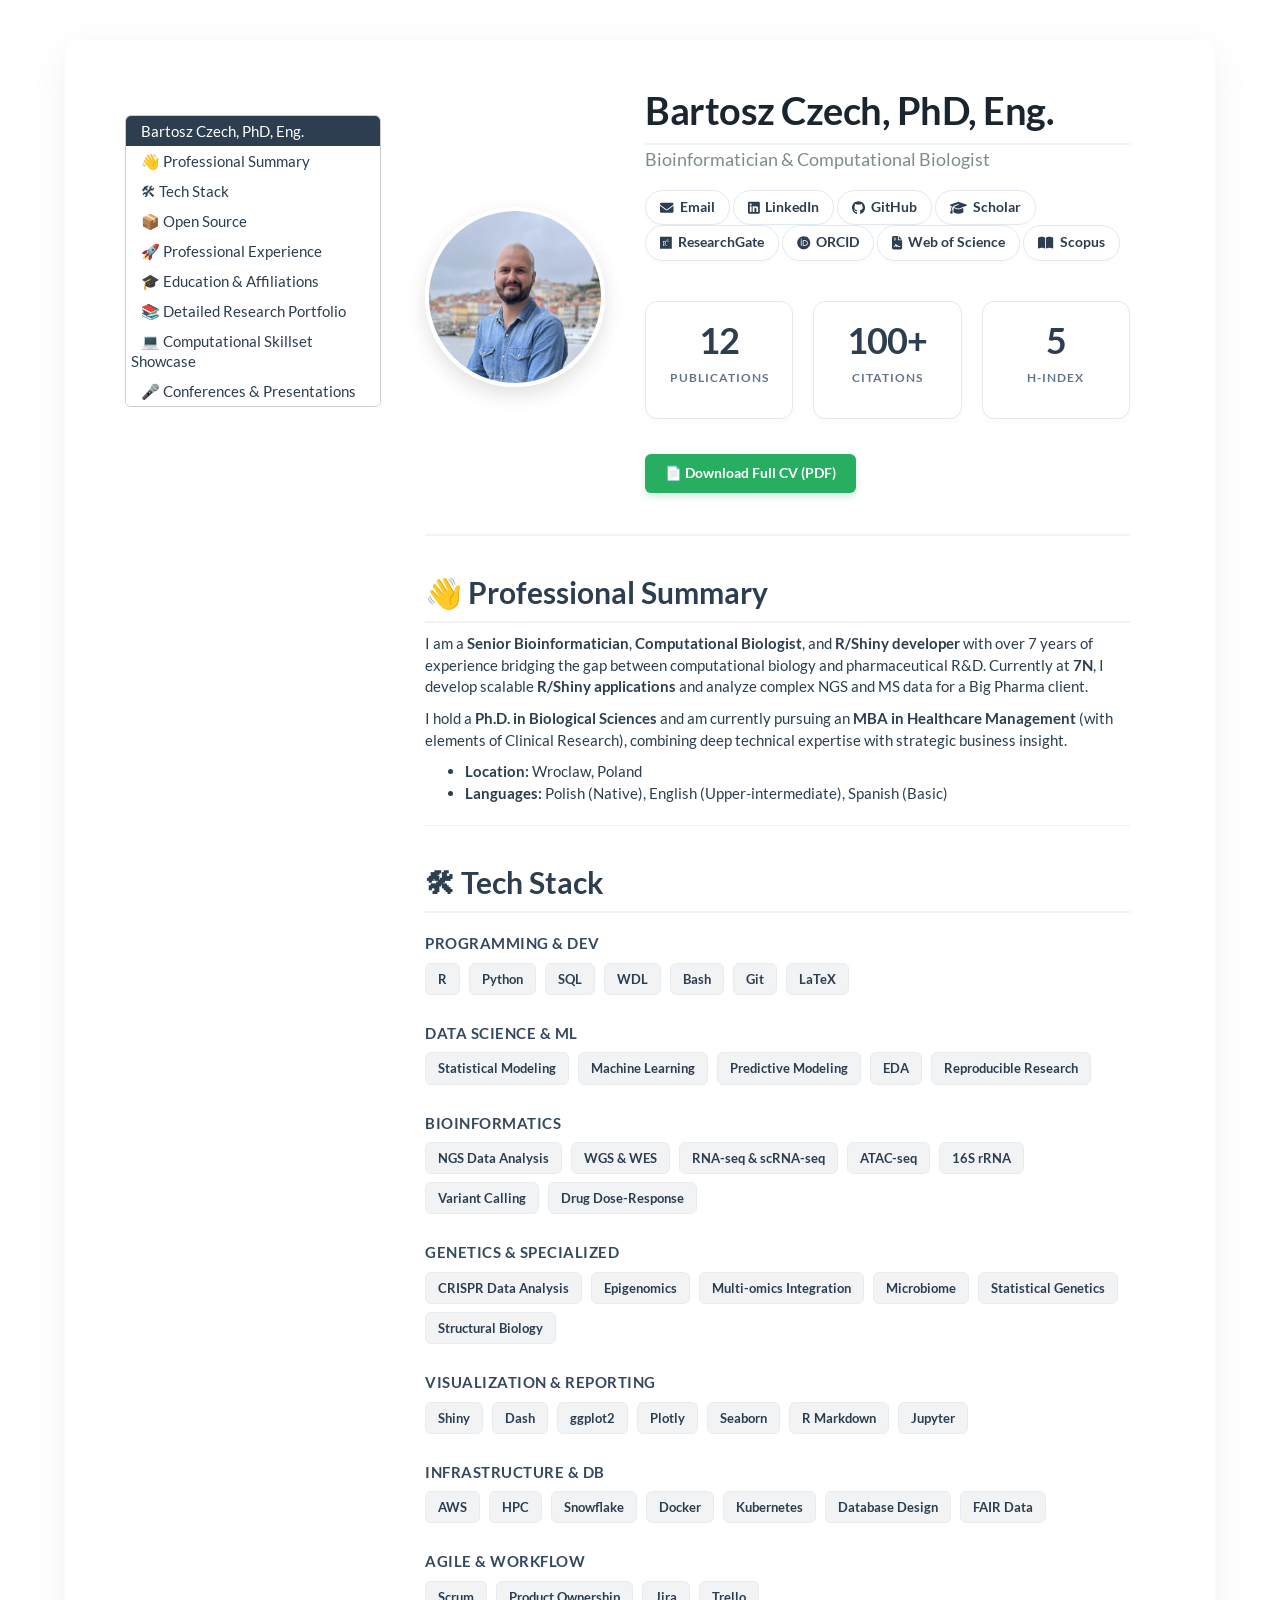
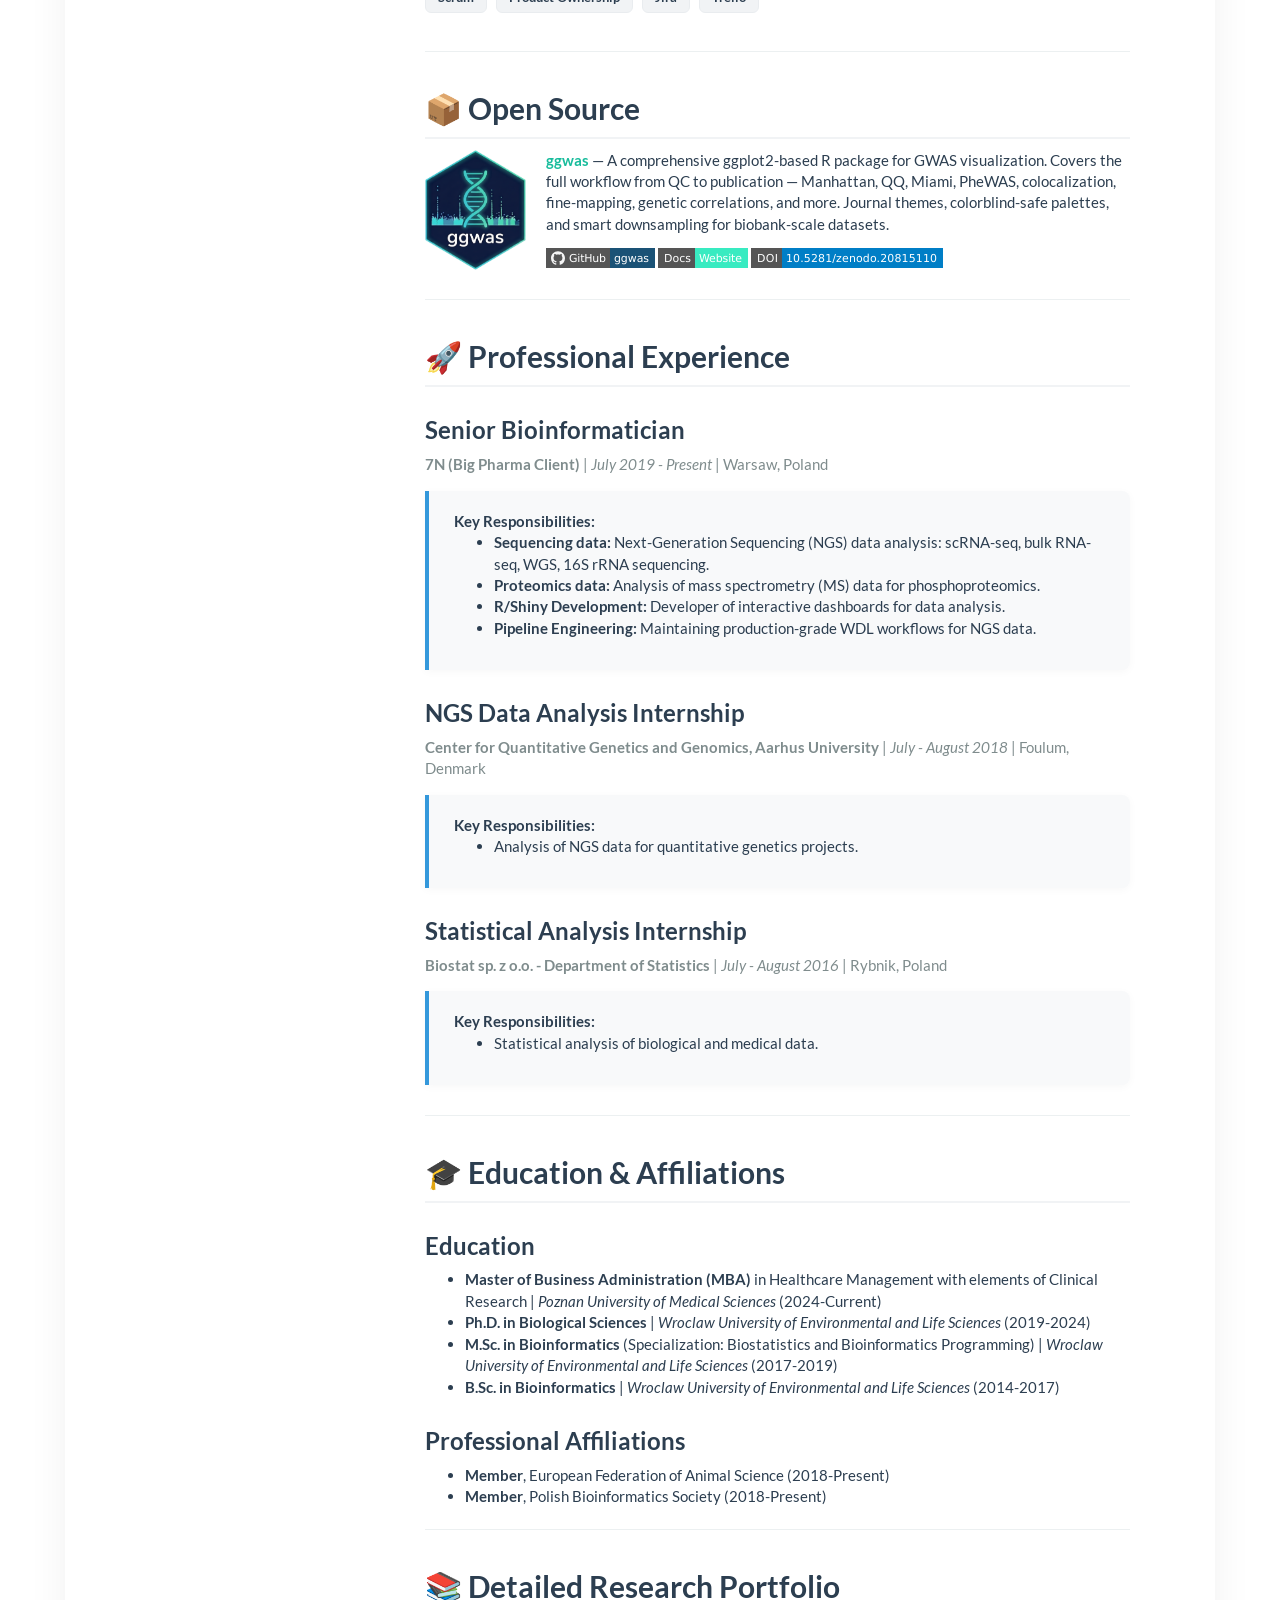
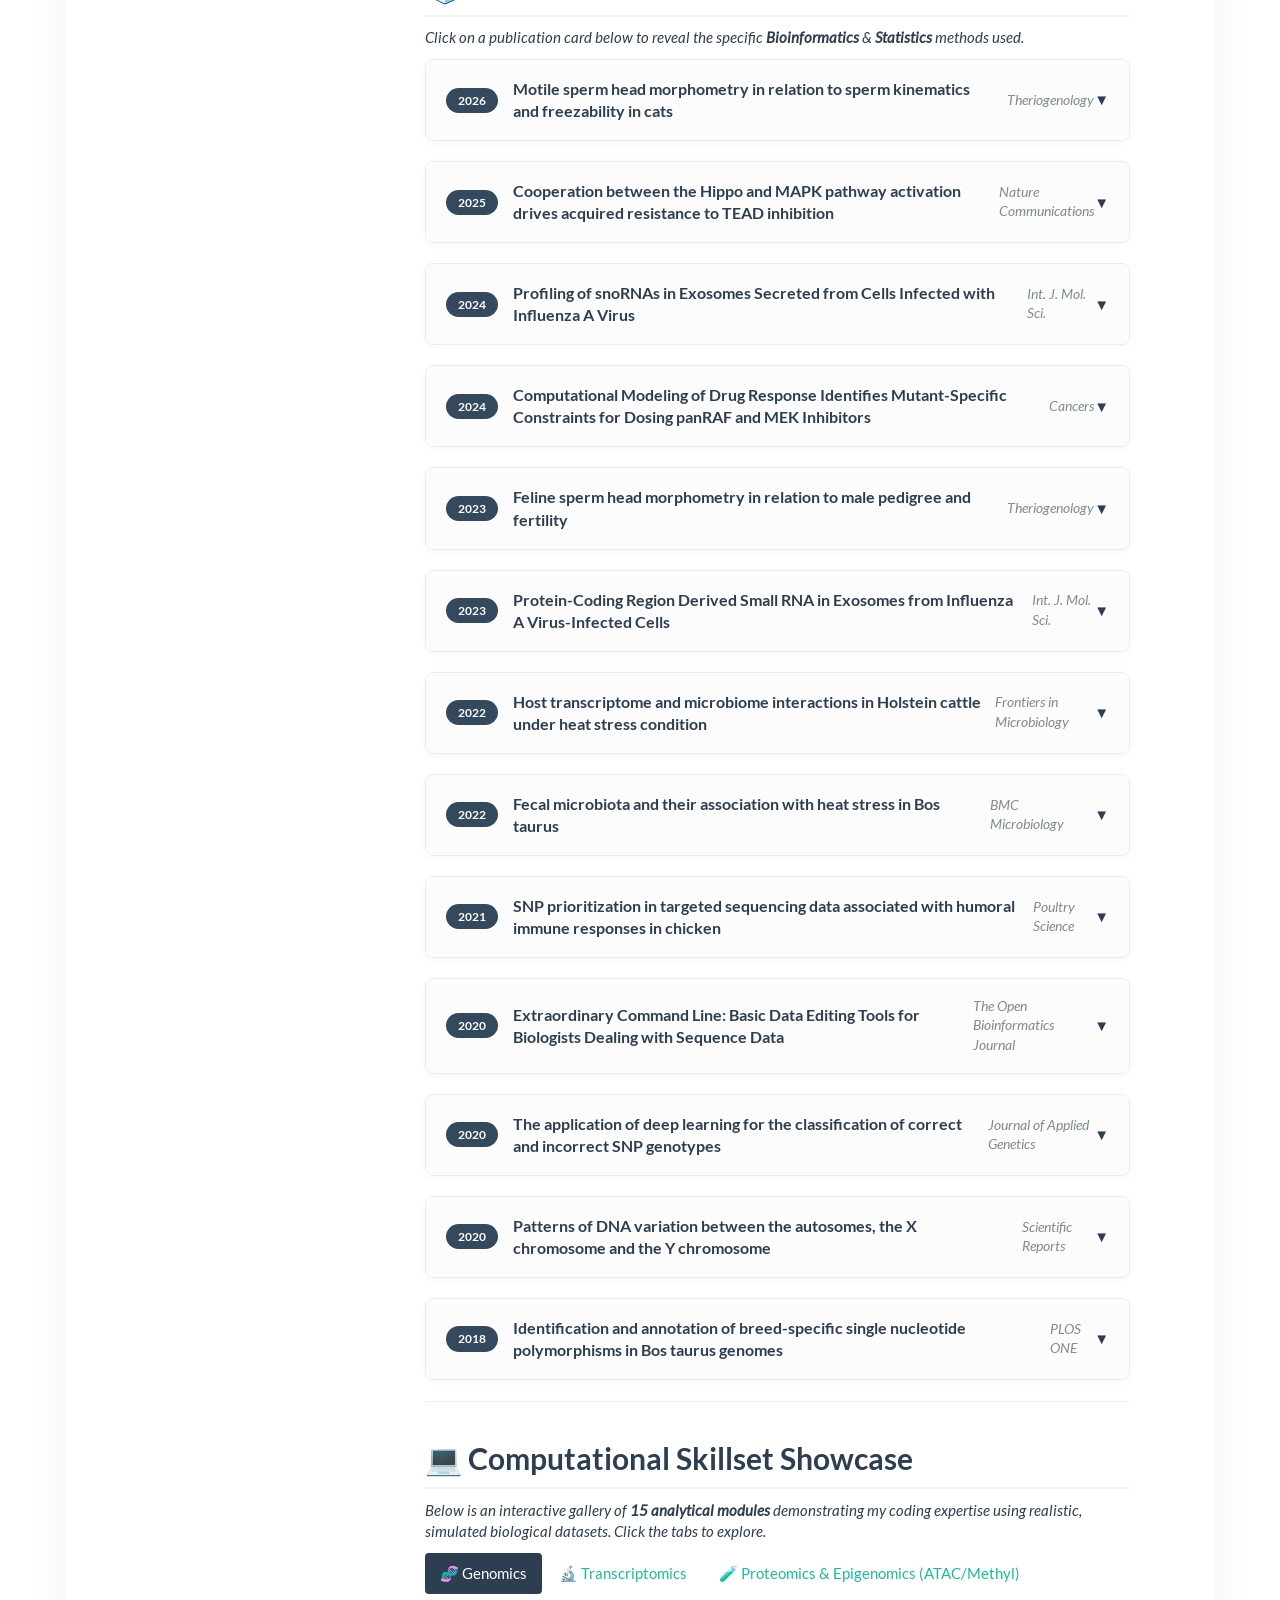
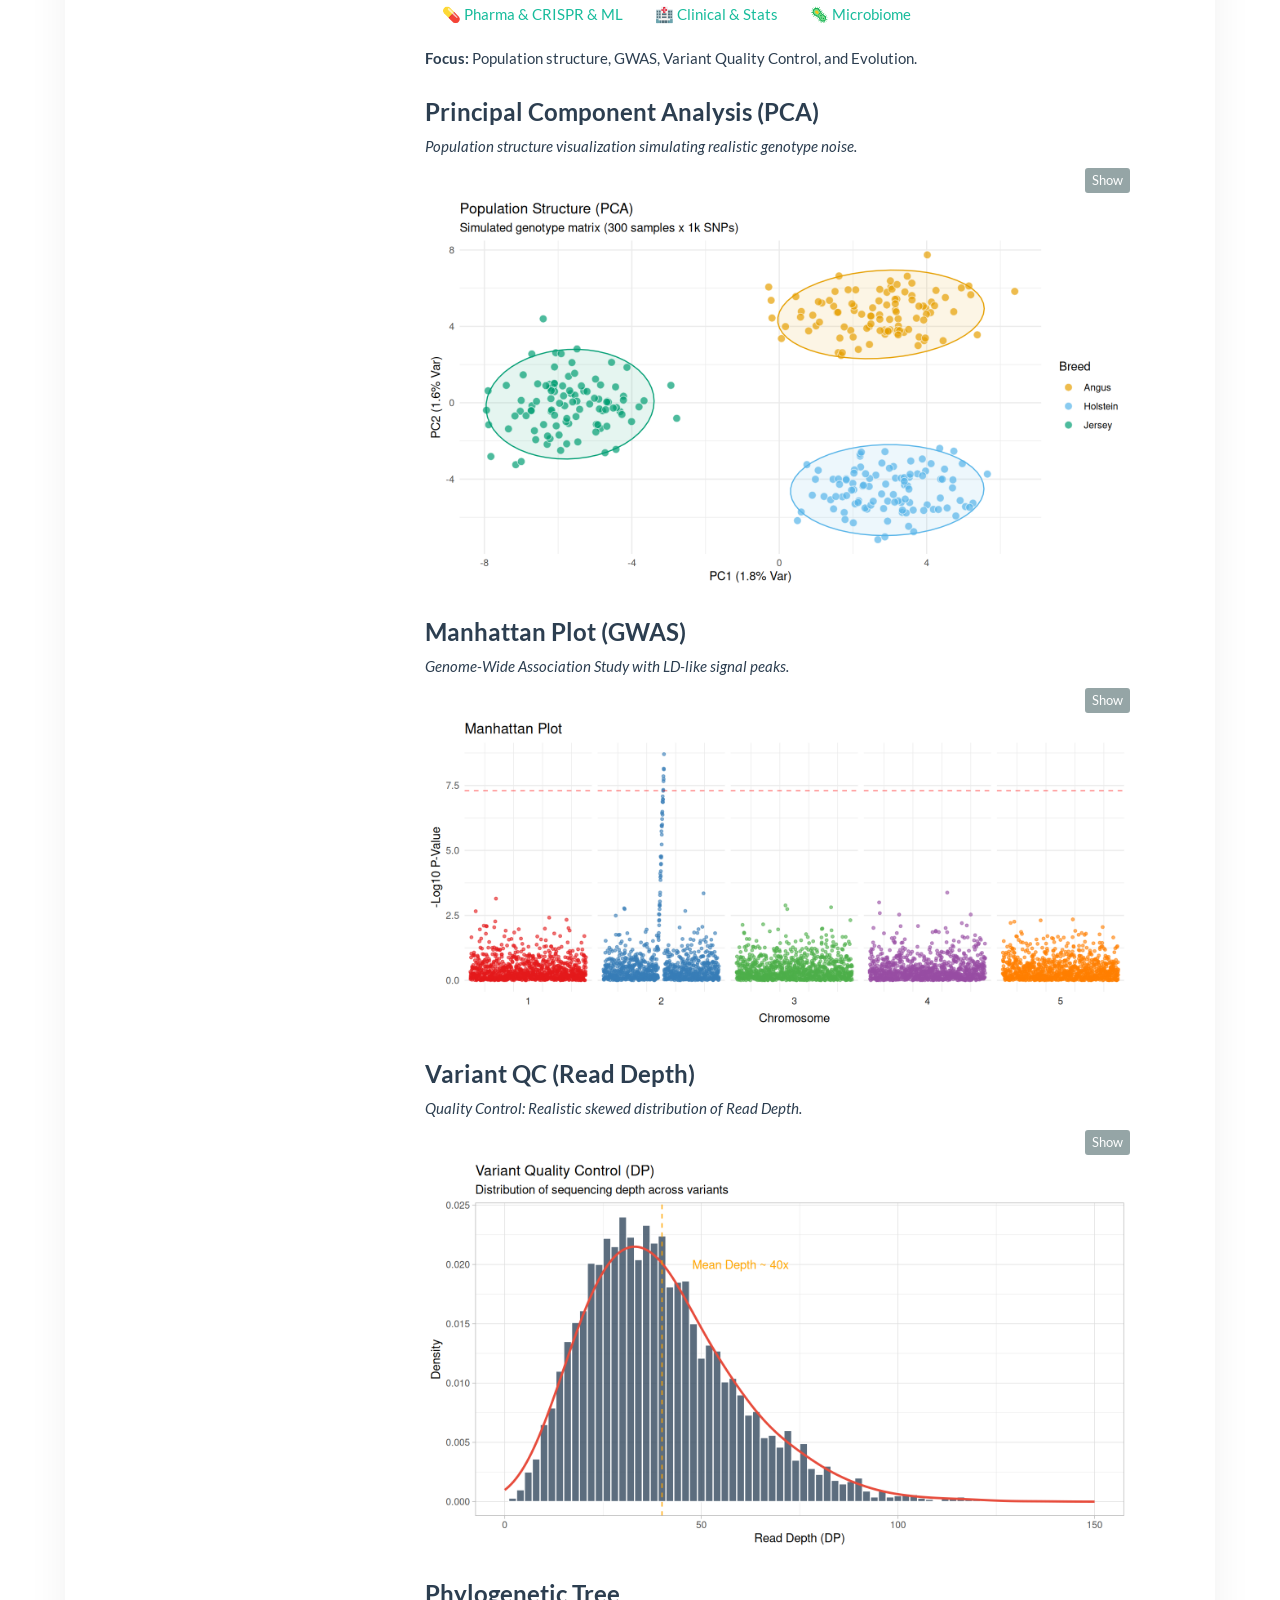
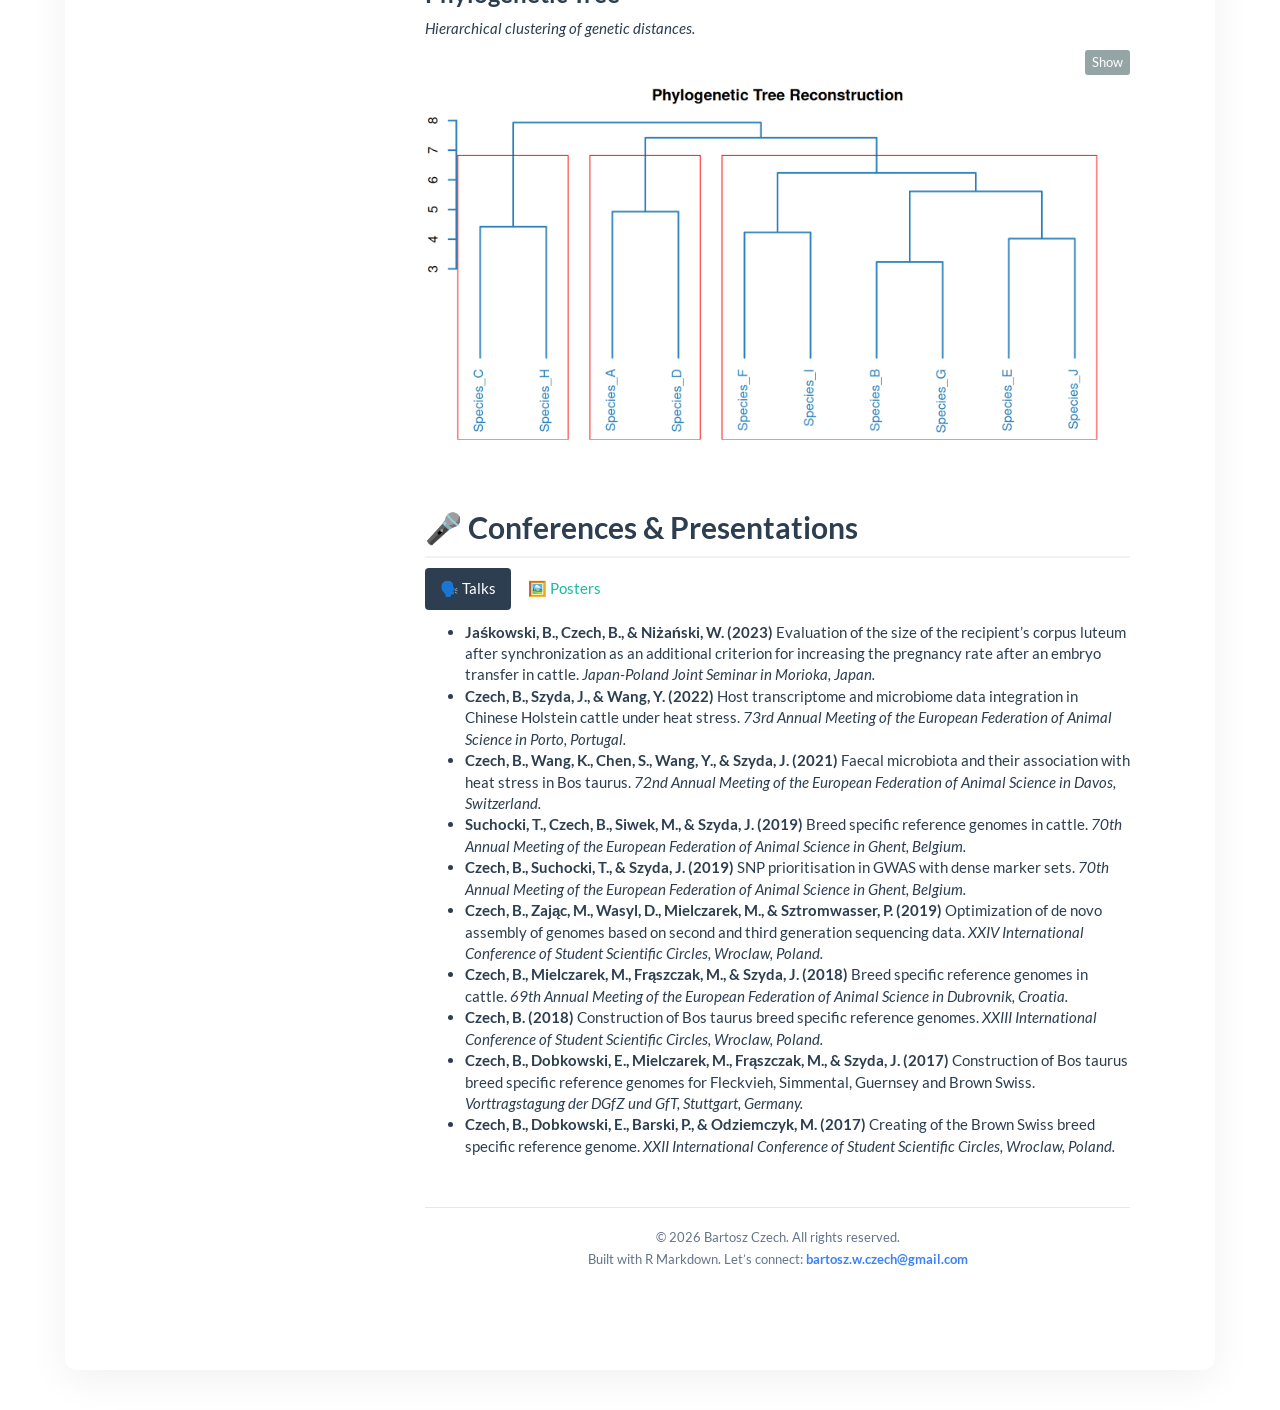
==== index.html @ 52dca624 "auto: render index.html" ====
<!DOCTYPE html>

<html>

<head>

<meta charset="utf-8" />
<meta name="generator" content="pandoc" />
<meta http-equiv="X-UA-Compatible" content="IE=EDGE" />


<meta name="author" content="Bartosz Czech" />

<meta name="date" content="2026-11-03" />

<title>Bartosz Czech - Interactive Portfolio</title>

<script>// Pandoc 2.9 adds attributes on both header and div. We remove the former (to
// be compatible with the behavior of Pandoc < 2.8).
document.addEventListener('DOMContentLoaded', function(e) {
  var hs = document.querySelectorAll("div.section[class*='level'] > :first-child");
  var i, h, a;
  for (i = 0; i < hs.length; i++) {
    h = hs[i];
    if (!/^h[1-6]$/i.test(h.tagName)) continue;  // it should be a header h1-h6
    a = h.attributes;
    while (a.length > 0) h.removeAttribute(a[0].name);
  }
});
</script>
<script>/*! jQuery v3.6.0 | (c) OpenJS Foundation and other contributors | jquery.org/license */
!function(e,t){"use strict";"object"==typeof module&&"object"==typeof module.exports?module.exports=e.document?t(e,!0):function(e){if(!e.document)throw new Error("jQuery requires a window with a document");return t(e)}:t(e)}("undefined"!=typeof window?window:this,function(C,e){"use strict";var t=[],r=Object.getPrototypeOf,s=t.slice,g=t.flat?function(e){return t.flat.call(e)}:function(e){return t.concat.apply([],e)},u=t.push,i=t.indexOf,n={},o=n.toString,v=n.hasOwnProperty,a=v.toString,l=a.call(Object),y={},m=function(e){return"function"==typeof e&&"number"!=typeof e.nodeType&&"function"!=typeof e.item},x=function(e){return null!=e&&e===e.window},E=C.document,c={type:!0,src:!0,nonce:!0,noModule:!0};function b(e,t,n){var r,i,o=(n=n||E).createElement("script");if(o.text=e,t)for(r in c)(i=t[r]||t.getAttribute&&t.getAttribute(r))&&o.setAttribute(r,i);n.head.appendChild(o).parentNode.removeChild(o)}function w(e){return null==e?e+"":"object"==typeof e||"function"==typeof e?n[o.call(e)]||"object":typeof e}var f="3.6.0",S=function(e,t){return new S.fn.init(e,t)};function p(e){var t=!!e&&"length"in e&&e.length,n=w(e);return!m(e)&&!x(e)&&("array"===n||0===t||"number"==typeof t&&0<t&&t-1 in e)}S.fn=S.prototype={jquery:f,constructor:S,length:0,toArray:function(){return s.call(this)},get:function(e){return null==e?s.call(this):e<0?this[e+this.length]:this[e]},pushStack:function(e){var t=S.merge(this.constructor(),e);return t.prevObject=this,t},each:function(e){return S.each(this,e)},map:function(n){return this.pushStack(S.map(this,function(e,t){return n.call(e,t,e)}))},slice:function(){return this.pushStack(s.apply(this,arguments))},first:function(){return this.eq(0)},last:function(){return this.eq(-1)},even:function(){return this.pushStack(S.grep(this,function(e,t){return(t+1)%2}))},odd:function(){return this.pushStack(S.grep(this,function(e,t){return t%2}))},eq:function(e){var t=this.length,n=+e+(e<0?t:0);return this.pushStack(0<=n&&n<t?[this[n]]:[])},end:function(){return this.prevObject||this.constructor()},push:u,sort:t.sort,splice:t.splice},S.extend=S.fn.extend=function(){var e,t,n,r,i,o,a=arguments[0]||{},s=1,u=arguments.length,l=!1;for("boolean"==typeof a&&(l=a,a=arguments[s]||{},s++),"object"==typeof a||m(a)||(a={}),s===u&&(a=this,s--);s<u;s++)if(null!=(e=arguments[s]))for(t in e)r=e[t],"__proto__"!==t&&a!==r&&(l&&r&&(S.isPlainObject(r)||(i=Array.isArray(r)))?(n=a[t],o=i&&!Array.isArray(n)?[]:i||S.isPlainObject(n)?n:{},i=!1,a[t]=S.extend(l,o,r)):void 0!==r&&(a[t]=r));return a},S.extend({expando:"jQuery"+(f+Math.random()).replace(/\D/g,""),isReady:!0,error:function(e){throw new Error(e)},noop:function(){},isPlainObject:function(e){var t,n;return!(!e||"[object Object]"!==o.call(e))&&(!(t=r(e))||"function"==typeof(n=v.call(t,"constructor")&&t.constructor)&&a.call(n)===l)},isEmptyObject:function(e){var t;for(t in e)return!1;return!0},globalEval:function(e,t,n){b(e,{nonce:t&&t.nonce},n)},each:function(e,t){var n,r=0;if(p(e)){for(n=e.length;r<n;r++)if(!1===t.call(e[r],r,e[r]))break}else for(r in e)if(!1===t.call(e[r],r,e[r]))break;return e},makeArray:function(e,t){var n=t||[];return null!=e&&(p(Object(e))?S.merge(n,"string"==typeof e?[e]:e):u.call(n,e)),n},inArray:function(e,t,n){return null==t?-1:i.call(t,e,n)},merge:function(e,t){for(var n=+t.length,r=0,i=e.length;r<n;r++)e[i++]=t[r];return e.length=i,e},grep:function(e,t,n){for(var r=[],i=0,o=e.length,a=!n;i<o;i++)!t(e[i],i)!==a&&r.push(e[i]);return r},map:function(e,t,n){var r,i,o=0,a=[];if(p(e))for(r=e.length;o<r;o++)null!=(i=t(e[o],o,n))&&a.push(i);else for(o in e)null!=(i=t(e[o],o,n))&&a.push(i);return g(a)},guid:1,support:y}),"function"==typeof Symbol&&(S.fn[Symbol.iterator]=t[Symbol.iterator]),S.each("Boolean Number String Function Array Date RegExp Object Error Symbol".split(" "),function(e,t){n["[object "+t+"]"]=t.toLowerCase()});var d=function(n){var e,d,b,o,i,h,f,g,w,u,l,T,C,a,E,v,s,c,y,S="sizzle"+1*new Date,p=n.document,k=0,r=0,m=ue(),x=ue(),A=ue(),N=ue(),j=function(e,t){return e===t&&(l=!0),0},D={}.hasOwnProperty,t=[],q=t.pop,L=t.push,H=t.push,O=t.slice,P=function(e,t){for(var n=0,r=e.length;n<r;n++)if(e[n]===t)return n;return-1},R="checked|selected|async|autofocus|autoplay|controls|defer|disabled|hidden|ismap|loop|multiple|open|readonly|required|scoped",M="[\\x20\\t\\r\\n\\f]",I="(?:\\\\[\\da-fA-F]{1,6}"+M+"?|\\\\[^\\r\\n\\f]|[\\w-]|[^\0-\\x7f])+",W="\\["+M+"*("+I+")(?:"+M+"*([*^$|!~]?=)"+M+"*(?:'((?:\\\\.|[^\\\\'])*)'|\"((?:\\\\.|[^\\\\\"])*)\"|("+I+"))|)"+M+"*\\]",F=":("+I+")(?:\\((('((?:\\\\.|[^\\\\'])*)'|\"((?:\\\\.|[^\\\\\"])*)\")|((?:\\\\.|[^\\\\()[\\]]|"+W+")*)|.*)\\)|)",B=new RegExp(M+"+","g"),$=new RegExp("^"+M+"+|((?:^|[^\\\\])(?:\\\\.)*)"+M+"+$","g"),_=new RegExp("^"+M+"*,"+M+"*"),z=new RegExp("^"+M+"*([>+~]|"+M+")"+M+"*"),U=new RegExp(M+"|>"),X=new RegExp(F),V=new RegExp("^"+I+"$"),G={ID:new RegExp("^#("+I+")"),CLASS:new RegExp("^\\.("+I+")"),TAG:new RegExp("^("+I+"|[*])"),ATTR:new RegExp("^"+W),PSEUDO:new RegExp("^"+F),CHILD:new RegExp("^:(only|first|last|nth|nth-last)-(child|of-type)(?:\\("+M+"*(even|odd|(([+-]|)(\\d*)n|)"+M+"*(?:([+-]|)"+M+"*(\\d+)|))"+M+"*\\)|)","i"),bool:new RegExp("^(?:"+R+")$","i"),needsContext:new RegExp("^"+M+"*[>+~]|:(even|odd|eq|gt|lt|nth|first|last)(?:\\("+M+"*((?:-\\d)?\\d*)"+M+"*\\)|)(?=[^-]|$)","i")},Y=/HTML$/i,Q=/^(?:input|select|textarea|button)$/i,J=/^h\d$/i,K=/^[^{]+\{\s*\[native \w/,Z=/^(?:#([\w-]+)|(\w+)|\.([\w-]+))$/,ee=/[+~]/,te=new RegExp("\\\\[\\da-fA-F]{1,6}"+M+"?|\\\\([^\\r\\n\\f])","g"),ne=function(e,t){var n="0x"+e.slice(1)-65536;return t||(n<0?String.fromCharCode(n+65536):String.fromCharCode(n>>10|55296,1023&n|56320))},re=/([\0-\x1f\x7f]|^-?\d)|^-$|[^\0-\x1f\x7f-\uFFFF\w-]/g,ie=function(e,t){return t?"\0"===e?"\ufffd":e.slice(0,-1)+"\\"+e.charCodeAt(e.length-1).toString(16)+" ":"\\"+e},oe=function(){T()},ae=be(function(e){return!0===e.disabled&&"fieldset"===e.nodeName.toLowerCase()},{dir:"parentNode",next:"legend"});try{H.apply(t=O.call(p.childNodes),p.childNodes),t[p.childNodes.length].nodeType}catch(e){H={apply:t.length?function(e,t){L.apply(e,O.call(t))}:function(e,t){var n=e.length,r=0;while(e[n++]=t[r++]);e.length=n-1}}}function se(t,e,n,r){var i,o,a,s,u,l,c,f=e&&e.ownerDocument,p=e?e.nodeType:9;if(n=n||[],"string"!=typeof t||!t||1!==p&&9!==p&&11!==p)return n;if(!r&&(T(e),e=e||C,E)){if(11!==p&&(u=Z.exec(t)))if(i=u[1]){if(9===p){if(!(a=e.getElementById(i)))return n;if(a.id===i)return n.push(a),n}else if(f&&(a=f.getElementById(i))&&y(e,a)&&a.id===i)return n.push(a),n}else{if(u[2])return H.apply(n,e.getElementsByTagName(t)),n;if((i=u[3])&&d.getElementsByClassName&&e.getElementsByClassName)return H.apply(n,e.getElementsByClassName(i)),n}if(d.qsa&&!N[t+" "]&&(!v||!v.test(t))&&(1!==p||"object"!==e.nodeName.toLowerCase())){if(c=t,f=e,1===p&&(U.test(t)||z.test(t))){(f=ee.test(t)&&ye(e.parentNode)||e)===e&&d.scope||((s=e.getAttribute("id"))?s=s.replace(re,ie):e.setAttribute("id",s=S)),o=(l=h(t)).length;while(o--)l[o]=(s?"#"+s:":scope")+" "+xe(l[o]);c=l.join(",")}try{return H.apply(n,f.querySelectorAll(c)),n}catch(e){N(t,!0)}finally{s===S&&e.removeAttribute("id")}}}return g(t.replace($,"$1"),e,n,r)}function ue(){var r=[];return function e(t,n){return r.push(t+" ")>b.cacheLength&&delete e[r.shift()],e[t+" "]=n}}function le(e){return e[S]=!0,e}function ce(e){var t=C.createElement("fieldset");try{return!!e(t)}catch(e){return!1}finally{t.parentNode&&t.parentNode.removeChild(t),t=null}}function fe(e,t){var n=e.split("|"),r=n.length;while(r--)b.attrHandle[n[r]]=t}function pe(e,t){var n=t&&e,r=n&&1===e.nodeType&&1===t.nodeType&&e.sourceIndex-t.sourceIndex;if(r)return r;if(n)while(n=n.nextSibling)if(n===t)return-1;return e?1:-1}function de(t){return function(e){return"input"===e.nodeName.toLowerCase()&&e.type===t}}function he(n){return function(e){var t=e.nodeName.toLowerCase();return("input"===t||"button"===t)&&e.type===n}}function ge(t){return function(e){return"form"in e?e.parentNode&&!1===e.disabled?"label"in e?"label"in e.parentNode?e.parentNode.disabled===t:e.disabled===t:e.isDisabled===t||e.isDisabled!==!t&&ae(e)===t:e.disabled===t:"label"in e&&e.disabled===t}}function ve(a){return le(function(o){return o=+o,le(function(e,t){var n,r=a([],e.length,o),i=r.length;while(i--)e[n=r[i]]&&(e[n]=!(t[n]=e[n]))})})}function ye(e){return e&&"undefined"!=typeof e.getElementsByTagName&&e}for(e in d=se.support={},i=se.isXML=function(e){var t=e&&e.namespaceURI,n=e&&(e.ownerDocument||e).documentElement;return!Y.test(t||n&&n.nodeName||"HTML")},T=se.setDocument=function(e){var t,n,r=e?e.ownerDocument||e:p;return r!=C&&9===r.nodeType&&r.documentElement&&(a=(C=r).documentElement,E=!i(C),p!=C&&(n=C.defaultView)&&n.top!==n&&(n.addEventListener?n.addEventListener("unload",oe,!1):n.attachEvent&&n.attachEvent("onunload",oe)),d.scope=ce(function(e){return a.appendChild(e).appendChild(C.createElement("div")),"undefined"!=typeof e.querySelectorAll&&!e.querySelectorAll(":scope fieldset div").length}),d.attributes=ce(function(e){return e.className="i",!e.getAttribute("className")}),d.getElementsByTagName=ce(function(e){return e.appendChild(C.createComment("")),!e.getElementsByTagName("*").length}),d.getElementsByClassName=K.test(C.getElementsByClassName),d.getById=ce(function(e){return a.appendChild(e).id=S,!C.getElementsByName||!C.getElementsByName(S).length}),d.getById?(b.filter.ID=function(e){var t=e.replace(te,ne);return function(e){return e.getAttribute("id")===t}},b.find.ID=function(e,t){if("undefined"!=typeof t.getElementById&&E){var n=t.getElementById(e);return n?[n]:[]}}):(b.filter.ID=function(e){var n=e.replace(te,ne);return function(e){var t="undefined"!=typeof e.getAttributeNode&&e.getAttributeNode("id");return t&&t.value===n}},b.find.ID=function(e,t){if("undefined"!=typeof t.getElementById&&E){var n,r,i,o=t.getElementById(e);if(o){if((n=o.getAttributeNode("id"))&&n.value===e)return[o];i=t.getElementsByName(e),r=0;while(o=i[r++])if((n=o.getAttributeNode("id"))&&n.value===e)return[o]}return[]}}),b.find.TAG=d.getElementsByTagName?function(e,t){return"undefined"!=typeof t.getElementsByTagName?t.getElementsByTagName(e):d.qsa?t.querySelectorAll(e):void 0}:function(e,t){var n,r=[],i=0,o=t.getElementsByTagName(e);if("*"===e){while(n=o[i++])1===n.nodeType&&r.push(n);return r}return o},b.find.CLASS=d.getElementsByClassName&&function(e,t){if("undefined"!=typeof t.getElementsByClassName&&E)return t.getElementsByClassName(e)},s=[],v=[],(d.qsa=K.test(C.querySelectorAll))&&(ce(function(e){var t;a.appendChild(e).innerHTML="<a id='"+S+"'></a><select id='"+S+"-\r\\' msallowcapture=''><option selected=''></option></select>",e.querySelectorAll("[msallowcapture^='']").length&&v.push("[*^$]="+M+"*(?:''|\"\")"),e.querySelectorAll("[selected]").length||v.push("\\["+M+"*(?:value|"+R+")"),e.querySelectorAll("[id~="+S+"-]").length||v.push("~="),(t=C.createElement("input")).setAttribute("name",""),e.appendChild(t),e.querySelectorAll("[name='']").length||v.push("\\["+M+"*name"+M+"*="+M+"*(?:''|\"\")"),e.querySelectorAll(":checked").length||v.push(":checked"),e.querySelectorAll("a#"+S+"+*").length||v.push(".#.+[+~]"),e.querySelectorAll("\\\f"),v.push("[\\r\\n\\f]")}),ce(function(e){e.innerHTML="<a href='' disabled='disabled'></a><select disabled='disabled'><option/></select>";var t=C.createElement("input");t.setAttribute("type","hidden"),e.appendChild(t).setAttribute("name","D"),e.querySelectorAll("[name=d]").length&&v.push("name"+M+"*[*^$|!~]?="),2!==e.querySelectorAll(":enabled").length&&v.push(":enabled",":disabled"),a.appendChild(e).disabled=!0,2!==e.querySelectorAll(":disabled").length&&v.push(":enabled",":disabled"),e.querySelectorAll("*,:x"),v.push(",.*:")})),(d.matchesSelector=K.test(c=a.matches||a.webkitMatchesSelector||a.mozMatchesSelector||a.oMatchesSelector||a.msMatchesSelector))&&ce(function(e){d.disconnectedMatch=c.call(e,"*"),c.call(e,"[s!='']:x"),s.push("!=",F)}),v=v.length&&new RegExp(v.join("|")),s=s.length&&new RegExp(s.join("|")),t=K.test(a.compareDocumentPosition),y=t||K.test(a.contains)?function(e,t){var n=9===e.nodeType?e.documentElement:e,r=t&&t.parentNode;return e===r||!(!r||1!==r.nodeType||!(n.contains?n.contains(r):e.compareDocumentPosition&&16&e.compareDocumentPosition(r)))}:function(e,t){if(t)while(t=t.parentNode)if(t===e)return!0;return!1},j=t?function(e,t){if(e===t)return l=!0,0;var n=!e.compareDocumentPosition-!t.compareDocumentPosition;return n||(1&(n=(e.ownerDocument||e)==(t.ownerDocument||t)?e.compareDocumentPosition(t):1)||!d.sortDetached&&t.compareDocumentPosition(e)===n?e==C||e.ownerDocument==p&&y(p,e)?-1:t==C||t.ownerDocument==p&&y(p,t)?1:u?P(u,e)-P(u,t):0:4&n?-1:1)}:function(e,t){if(e===t)return l=!0,0;var n,r=0,i=e.parentNode,o=t.parentNode,a=[e],s=[t];if(!i||!o)return e==C?-1:t==C?1:i?-1:o?1:u?P(u,e)-P(u,t):0;if(i===o)return pe(e,t);n=e;while(n=n.parentNode)a.unshift(n);n=t;while(n=n.parentNode)s.unshift(n);while(a[r]===s[r])r++;return r?pe(a[r],s[r]):a[r]==p?-1:s[r]==p?1:0}),C},se.matches=function(e,t){return se(e,null,null,t)},se.matchesSelector=function(e,t){if(T(e),d.matchesSelector&&E&&!N[t+" "]&&(!s||!s.test(t))&&(!v||!v.test(t)))try{var n=c.call(e,t);if(n||d.disconnectedMatch||e.document&&11!==e.document.nodeType)return n}catch(e){N(t,!0)}return 0<se(t,C,null,[e]).length},se.contains=function(e,t){return(e.ownerDocument||e)!=C&&T(e),y(e,t)},se.attr=function(e,t){(e.ownerDocument||e)!=C&&T(e);var n=b.attrHandle[t.toLowerCase()],r=n&&D.call(b.attrHandle,t.toLowerCase())?n(e,t,!E):void 0;return void 0!==r?r:d.attributes||!E?e.getAttribute(t):(r=e.getAttributeNode(t))&&r.specified?r.value:null},se.escape=function(e){return(e+"").replace(re,ie)},se.error=function(e){throw new Error("Syntax error, unrecognized expression: "+e)},se.uniqueSort=function(e){var t,n=[],r=0,i=0;if(l=!d.detectDuplicates,u=!d.sortStable&&e.slice(0),e.sort(j),l){while(t=e[i++])t===e[i]&&(r=n.push(i));while(r--)e.splice(n[r],1)}return u=null,e},o=se.getText=function(e){var t,n="",r=0,i=e.nodeType;if(i){if(1===i||9===i||11===i){if("string"==typeof e.textContent)return e.textContent;for(e=e.firstChild;e;e=e.nextSibling)n+=o(e)}else if(3===i||4===i)return e.nodeValue}else while(t=e[r++])n+=o(t);return n},(b=se.selectors={cacheLength:50,createPseudo:le,match:G,attrHandle:{},find:{},relative:{">":{dir:"parentNode",first:!0}," ":{dir:"parentNode"},"+":{dir:"previousSibling",first:!0},"~":{dir:"previousSibling"}},preFilter:{ATTR:function(e){return e[1]=e[1].replace(te,ne),e[3]=(e[3]||e[4]||e[5]||"").replace(te,ne),"~="===e[2]&&(e[3]=" "+e[3]+" "),e.slice(0,4)},CHILD:function(e){return e[1]=e[1].toLowerCase(),"nth"===e[1].slice(0,3)?(e[3]||se.error(e[0]),e[4]=+(e[4]?e[5]+(e[6]||1):2*("even"===e[3]||"odd"===e[3])),e[5]=+(e[7]+e[8]||"odd"===e[3])):e[3]&&se.error(e[0]),e},PSEUDO:function(e){var t,n=!e[6]&&e[2];return G.CHILD.test(e[0])?null:(e[3]?e[2]=e[4]||e[5]||"":n&&X.test(n)&&(t=h(n,!0))&&(t=n.indexOf(")",n.length-t)-n.length)&&(e[0]=e[0].slice(0,t),e[2]=n.slice(0,t)),e.slice(0,3))}},filter:{TAG:function(e){var t=e.replace(te,ne).toLowerCase();return"*"===e?function(){return!0}:function(e){return e.nodeName&&e.nodeName.toLowerCase()===t}},CLASS:function(e){var t=m[e+" "];return t||(t=new RegExp("(^|"+M+")"+e+"("+M+"|$)"))&&m(e,function(e){return t.test("string"==typeof e.className&&e.className||"undefined"!=typeof e.getAttribute&&e.getAttribute("class")||"")})},ATTR:function(n,r,i){return function(e){var t=se.attr(e,n);return null==t?"!="===r:!r||(t+="","="===r?t===i:"!="===r?t!==i:"^="===r?i&&0===t.indexOf(i):"*="===r?i&&-1<t.indexOf(i):"$="===r?i&&t.slice(-i.length)===i:"~="===r?-1<(" "+t.replace(B," ")+" ").indexOf(i):"|="===r&&(t===i||t.slice(0,i.length+1)===i+"-"))}},CHILD:function(h,e,t,g,v){var y="nth"!==h.slice(0,3),m="last"!==h.slice(-4),x="of-type"===e;return 1===g&&0===v?function(e){return!!e.parentNode}:function(e,t,n){var r,i,o,a,s,u,l=y!==m?"nextSibling":"previousSibling",c=e.parentNode,f=x&&e.nodeName.toLowerCase(),p=!n&&!x,d=!1;if(c){if(y){while(l){a=e;while(a=a[l])if(x?a.nodeName.toLowerCase()===f:1===a.nodeType)return!1;u=l="only"===h&&!u&&"nextSibling"}return!0}if(u=[m?c.firstChild:c.lastChild],m&&p){d=(s=(r=(i=(o=(a=c)[S]||(a[S]={}))[a.uniqueID]||(o[a.uniqueID]={}))[h]||[])[0]===k&&r[1])&&r[2],a=s&&c.childNodes[s];while(a=++s&&a&&a[l]||(d=s=0)||u.pop())if(1===a.nodeType&&++d&&a===e){i[h]=[k,s,d];break}}else if(p&&(d=s=(r=(i=(o=(a=e)[S]||(a[S]={}))[a.uniqueID]||(o[a.uniqueID]={}))[h]||[])[0]===k&&r[1]),!1===d)while(a=++s&&a&&a[l]||(d=s=0)||u.pop())if((x?a.nodeName.toLowerCase()===f:1===a.nodeType)&&++d&&(p&&((i=(o=a[S]||(a[S]={}))[a.uniqueID]||(o[a.uniqueID]={}))[h]=[k,d]),a===e))break;return(d-=v)===g||d%g==0&&0<=d/g}}},PSEUDO:function(e,o){var t,a=b.pseudos[e]||b.setFilters[e.toLowerCase()]||se.error("unsupported pseudo: "+e);return a[S]?a(o):1<a.length?(t=[e,e,"",o],b.setFilters.hasOwnProperty(e.toLowerCase())?le(function(e,t){var n,r=a(e,o),i=r.length;while(i--)e[n=P(e,r[i])]=!(t[n]=r[i])}):function(e){return a(e,0,t)}):a}},pseudos:{not:le(function(e){var r=[],i=[],s=f(e.replace($,"$1"));return s[S]?le(function(e,t,n,r){var i,o=s(e,null,r,[]),a=e.length;while(a--)(i=o[a])&&(e[a]=!(t[a]=i))}):function(e,t,n){return r[0]=e,s(r,null,n,i),r[0]=null,!i.pop()}}),has:le(function(t){return function(e){return 0<se(t,e).length}}),contains:le(function(t){return t=t.replace(te,ne),function(e){return-1<(e.textContent||o(e)).indexOf(t)}}),lang:le(function(n){return V.test(n||"")||se.error("unsupported lang: "+n),n=n.replace(te,ne).toLowerCase(),function(e){var t;do{if(t=E?e.lang:e.getAttribute("xml:lang")||e.getAttribute("lang"))return(t=t.toLowerCase())===n||0===t.indexOf(n+"-")}while((e=e.parentNode)&&1===e.nodeType);return!1}}),target:function(e){var t=n.location&&n.location.hash;return t&&t.slice(1)===e.id},root:function(e){return e===a},focus:function(e){return e===C.activeElement&&(!C.hasFocus||C.hasFocus())&&!!(e.type||e.href||~e.tabIndex)},enabled:ge(!1),disabled:ge(!0),checked:function(e){var t=e.nodeName.toLowerCase();return"input"===t&&!!e.checked||"option"===t&&!!e.selected},selected:function(e){return e.parentNode&&e.parentNode.selectedIndex,!0===e.selected},empty:function(e){for(e=e.firstChild;e;e=e.nextSibling)if(e.nodeType<6)return!1;return!0},parent:function(e){return!b.pseudos.empty(e)},header:function(e){return J.test(e.nodeName)},input:function(e){return Q.test(e.nodeName)},button:function(e){var t=e.nodeName.toLowerCase();return"input"===t&&"button"===e.type||"button"===t},text:function(e){var t;return"input"===e.nodeName.toLowerCase()&&"text"===e.type&&(null==(t=e.getAttribute("type"))||"text"===t.toLowerCase())},first:ve(function(){return[0]}),last:ve(function(e,t){return[t-1]}),eq:ve(function(e,t,n){return[n<0?n+t:n]}),even:ve(function(e,t){for(var n=0;n<t;n+=2)e.push(n);return e}),odd:ve(function(e,t){for(var n=1;n<t;n+=2)e.push(n);return e}),lt:ve(function(e,t,n){for(var r=n<0?n+t:t<n?t:n;0<=--r;)e.push(r);return e}),gt:ve(function(e,t,n){for(var r=n<0?n+t:n;++r<t;)e.push(r);return e})}}).pseudos.nth=b.pseudos.eq,{radio:!0,checkbox:!0,file:!0,password:!0,image:!0})b.pseudos[e]=de(e);for(e in{submit:!0,reset:!0})b.pseudos[e]=he(e);function me(){}function xe(e){for(var t=0,n=e.length,r="";t<n;t++)r+=e[t].value;return r}function be(s,e,t){var u=e.dir,l=e.next,c=l||u,f=t&&"parentNode"===c,p=r++;return e.first?function(e,t,n){while(e=e[u])if(1===e.nodeType||f)return s(e,t,n);return!1}:function(e,t,n){var r,i,o,a=[k,p];if(n){while(e=e[u])if((1===e.nodeType||f)&&s(e,t,n))return!0}else while(e=e[u])if(1===e.nodeType||f)if(i=(o=e[S]||(e[S]={}))[e.uniqueID]||(o[e.uniqueID]={}),l&&l===e.nodeName.toLowerCase())e=e[u]||e;else{if((r=i[c])&&r[0]===k&&r[1]===p)return a[2]=r[2];if((i[c]=a)[2]=s(e,t,n))return!0}return!1}}function we(i){return 1<i.length?function(e,t,n){var r=i.length;while(r--)if(!i[r](e,t,n))return!1;return!0}:i[0]}function Te(e,t,n,r,i){for(var o,a=[],s=0,u=e.length,l=null!=t;s<u;s++)(o=e[s])&&(n&&!n(o,r,i)||(a.push(o),l&&t.push(s)));return a}function Ce(d,h,g,v,y,e){return v&&!v[S]&&(v=Ce(v)),y&&!y[S]&&(y=Ce(y,e)),le(function(e,t,n,r){var i,o,a,s=[],u=[],l=t.length,c=e||function(e,t,n){for(var r=0,i=t.length;r<i;r++)se(e,t[r],n);return n}(h||"*",n.nodeType?[n]:n,[]),f=!d||!e&&h?c:Te(c,s,d,n,r),p=g?y||(e?d:l||v)?[]:t:f;if(g&&g(f,p,n,r),v){i=Te(p,u),v(i,[],n,r),o=i.length;while(o--)(a=i[o])&&(p[u[o]]=!(f[u[o]]=a))}if(e){if(y||d){if(y){i=[],o=p.length;while(o--)(a=p[o])&&i.push(f[o]=a);y(null,p=[],i,r)}o=p.length;while(o--)(a=p[o])&&-1<(i=y?P(e,a):s[o])&&(e[i]=!(t[i]=a))}}else p=Te(p===t?p.splice(l,p.length):p),y?y(null,t,p,r):H.apply(t,p)})}function Ee(e){for(var i,t,n,r=e.length,o=b.relative[e[0].type],a=o||b.relative[" "],s=o?1:0,u=be(function(e){return e===i},a,!0),l=be(function(e){return-1<P(i,e)},a,!0),c=[function(e,t,n){var r=!o&&(n||t!==w)||((i=t).nodeType?u(e,t,n):l(e,t,n));return i=null,r}];s<r;s++)if(t=b.relative[e[s].type])c=[be(we(c),t)];else{if((t=b.filter[e[s].type].apply(null,e[s].matches))[S]){for(n=++s;n<r;n++)if(b.relative[e[n].type])break;return Ce(1<s&&we(c),1<s&&xe(e.slice(0,s-1).concat({value:" "===e[s-2].type?"*":""})).replace($,"$1"),t,s<n&&Ee(e.slice(s,n)),n<r&&Ee(e=e.slice(n)),n<r&&xe(e))}c.push(t)}return we(c)}return me.prototype=b.filters=b.pseudos,b.setFilters=new me,h=se.tokenize=function(e,t){var n,r,i,o,a,s,u,l=x[e+" "];if(l)return t?0:l.slice(0);a=e,s=[],u=b.preFilter;while(a){for(o in n&&!(r=_.exec(a))||(r&&(a=a.slice(r[0].length)||a),s.push(i=[])),n=!1,(r=z.exec(a))&&(n=r.shift(),i.push({value:n,type:r[0].replace($," ")}),a=a.slice(n.length)),b.filter)!(r=G[o].exec(a))||u[o]&&!(r=u[o](r))||(n=r.shift(),i.push({value:n,type:o,matches:r}),a=a.slice(n.length));if(!n)break}return t?a.length:a?se.error(e):x(e,s).slice(0)},f=se.compile=function(e,t){var n,v,y,m,x,r,i=[],o=[],a=A[e+" "];if(!a){t||(t=h(e)),n=t.length;while(n--)(a=Ee(t[n]))[S]?i.push(a):o.push(a);(a=A(e,(v=o,m=0<(y=i).length,x=0<v.length,r=function(e,t,n,r,i){var o,a,s,u=0,l="0",c=e&&[],f=[],p=w,d=e||x&&b.find.TAG("*",i),h=k+=null==p?1:Math.random()||.1,g=d.length;for(i&&(w=t==C||t||i);l!==g&&null!=(o=d[l]);l++){if(x&&o){a=0,t||o.ownerDocument==C||(T(o),n=!E);while(s=v[a++])if(s(o,t||C,n)){r.push(o);break}i&&(k=h)}m&&((o=!s&&o)&&u--,e&&c.push(o))}if(u+=l,m&&l!==u){a=0;while(s=y[a++])s(c,f,t,n);if(e){if(0<u)while(l--)c[l]||f[l]||(f[l]=q.call(r));f=Te(f)}H.apply(r,f),i&&!e&&0<f.length&&1<u+y.length&&se.uniqueSort(r)}return i&&(k=h,w=p),c},m?le(r):r))).selector=e}return a},g=se.select=function(e,t,n,r){var i,o,a,s,u,l="function"==typeof e&&e,c=!r&&h(e=l.selector||e);if(n=n||[],1===c.length){if(2<(o=c[0]=c[0].slice(0)).length&&"ID"===(a=o[0]).type&&9===t.nodeType&&E&&b.relative[o[1].type]){if(!(t=(b.find.ID(a.matches[0].replace(te,ne),t)||[])[0]))return n;l&&(t=t.parentNode),e=e.slice(o.shift().value.length)}i=G.needsContext.test(e)?0:o.length;while(i--){if(a=o[i],b.relative[s=a.type])break;if((u=b.find[s])&&(r=u(a.matches[0].replace(te,ne),ee.test(o[0].type)&&ye(t.parentNode)||t))){if(o.splice(i,1),!(e=r.length&&xe(o)))return H.apply(n,r),n;break}}}return(l||f(e,c))(r,t,!E,n,!t||ee.test(e)&&ye(t.parentNode)||t),n},d.sortStable=S.split("").sort(j).join("")===S,d.detectDuplicates=!!l,T(),d.sortDetached=ce(function(e){return 1&e.compareDocumentPosition(C.createElement("fieldset"))}),ce(function(e){return e.innerHTML="<a href='#'></a>","#"===e.firstChild.getAttribute("href")})||fe("type|href|height|width",function(e,t,n){if(!n)return e.getAttribute(t,"type"===t.toLowerCase()?1:2)}),d.attributes&&ce(function(e){return e.innerHTML="<input/>",e.firstChild.setAttribute("value",""),""===e.firstChild.getAttribute("value")})||fe("value",function(e,t,n){if(!n&&"input"===e.nodeName.toLowerCase())return e.defaultValue}),ce(function(e){return null==e.getAttribute("disabled")})||fe(R,function(e,t,n){var r;if(!n)return!0===e[t]?t.toLowerCase():(r=e.getAttributeNode(t))&&r.specified?r.value:null}),se}(C);S.find=d,S.expr=d.selectors,S.expr[":"]=S.expr.pseudos,S.uniqueSort=S.unique=d.uniqueSort,S.text=d.getText,S.isXMLDoc=d.isXML,S.contains=d.contains,S.escapeSelector=d.escape;var h=function(e,t,n){var r=[],i=void 0!==n;while((e=e[t])&&9!==e.nodeType)if(1===e.nodeType){if(i&&S(e).is(n))break;r.push(e)}return r},T=function(e,t){for(var n=[];e;e=e.nextSibling)1===e.nodeType&&e!==t&&n.push(e);return n},k=S.expr.match.needsContext;function A(e,t){return e.nodeName&&e.nodeName.toLowerCase()===t.toLowerCase()}var N=/^<([a-z][^\/\0>:\x20\t\r\n\f]*)[\x20\t\r\n\f]*\/?>(?:<\/\1>|)$/i;function j(e,n,r){return m(n)?S.grep(e,function(e,t){return!!n.call(e,t,e)!==r}):n.nodeType?S.grep(e,function(e){return e===n!==r}):"string"!=typeof n?S.grep(e,function(e){return-1<i.call(n,e)!==r}):S.filter(n,e,r)}S.filter=function(e,t,n){var r=t[0];return n&&(e=":not("+e+")"),1===t.length&&1===r.nodeType?S.find.matchesSelector(r,e)?[r]:[]:S.find.matches(e,S.grep(t,function(e){return 1===e.nodeType}))},S.fn.extend({find:function(e){var t,n,r=this.length,i=this;if("string"!=typeof e)return this.pushStack(S(e).filter(function(){for(t=0;t<r;t++)if(S.contains(i[t],this))return!0}));for(n=this.pushStack([]),t=0;t<r;t++)S.find(e,i[t],n);return 1<r?S.uniqueSort(n):n},filter:function(e){return this.pushStack(j(this,e||[],!1))},not:function(e){return this.pushStack(j(this,e||[],!0))},is:function(e){return!!j(this,"string"==typeof e&&k.test(e)?S(e):e||[],!1).length}});var D,q=/^(?:\s*(<[\w\W]+>)[^>]*|#([\w-]+))$/;(S.fn.init=function(e,t,n){var r,i;if(!e)return this;if(n=n||D,"string"==typeof e){if(!(r="<"===e[0]&&">"===e[e.length-1]&&3<=e.length?[null,e,null]:q.exec(e))||!r[1]&&t)return!t||t.jquery?(t||n).find(e):this.constructor(t).find(e);if(r[1]){if(t=t instanceof S?t[0]:t,S.merge(this,S.parseHTML(r[1],t&&t.nodeType?t.ownerDocument||t:E,!0)),N.test(r[1])&&S.isPlainObject(t))for(r in t)m(this[r])?this[r](t[r]):this.attr(r,t[r]);return this}return(i=E.getElementById(r[2]))&&(this[0]=i,this.length=1),this}return e.nodeType?(this[0]=e,this.length=1,this):m(e)?void 0!==n.ready?n.ready(e):e(S):S.makeArray(e,this)}).prototype=S.fn,D=S(E);var L=/^(?:parents|prev(?:Until|All))/,H={children:!0,contents:!0,next:!0,prev:!0};function O(e,t){while((e=e[t])&&1!==e.nodeType);return e}S.fn.extend({has:function(e){var t=S(e,this),n=t.length;return this.filter(function(){for(var e=0;e<n;e++)if(S.contains(this,t[e]))return!0})},closest:function(e,t){var n,r=0,i=this.length,o=[],a="string"!=typeof e&&S(e);if(!k.test(e))for(;r<i;r++)for(n=this[r];n&&n!==t;n=n.parentNode)if(n.nodeType<11&&(a?-1<a.index(n):1===n.nodeType&&S.find.matchesSelector(n,e))){o.push(n);break}return this.pushStack(1<o.length?S.uniqueSort(o):o)},index:function(e){return e?"string"==typeof e?i.call(S(e),this[0]):i.call(this,e.jquery?e[0]:e):this[0]&&this[0].parentNode?this.first().prevAll().length:-1},add:function(e,t){return this.pushStack(S.uniqueSort(S.merge(this.get(),S(e,t))))},addBack:function(e){return this.add(null==e?this.prevObject:this.prevObject.filter(e))}}),S.each({parent:function(e){var t=e.parentNode;return t&&11!==t.nodeType?t:null},parents:function(e){return h(e,"parentNode")},parentsUntil:function(e,t,n){return h(e,"parentNode",n)},next:function(e){return O(e,"nextSibling")},prev:function(e){return O(e,"previousSibling")},nextAll:function(e){return h(e,"nextSibling")},prevAll:function(e){return h(e,"previousSibling")},nextUntil:function(e,t,n){return h(e,"nextSibling",n)},prevUntil:function(e,t,n){return h(e,"previousSibling",n)},siblings:function(e){return T((e.parentNode||{}).firstChild,e)},children:function(e){return T(e.firstChild)},contents:function(e){return null!=e.contentDocument&&r(e.contentDocument)?e.contentDocument:(A(e,"template")&&(e=e.content||e),S.merge([],e.childNodes))}},function(r,i){S.fn[r]=function(e,t){var n=S.map(this,i,e);return"Until"!==r.slice(-5)&&(t=e),t&&"string"==typeof t&&(n=S.filter(t,n)),1<this.length&&(H[r]||S.uniqueSort(n),L.test(r)&&n.reverse()),this.pushStack(n)}});var P=/[^\x20\t\r\n\f]+/g;function R(e){return e}function M(e){throw e}function I(e,t,n,r){var i;try{e&&m(i=e.promise)?i.call(e).done(t).fail(n):e&&m(i=e.then)?i.call(e,t,n):t.apply(void 0,[e].slice(r))}catch(e){n.apply(void 0,[e])}}S.Callbacks=function(r){var e,n;r="string"==typeof r?(e=r,n={},S.each(e.match(P)||[],function(e,t){n[t]=!0}),n):S.extend({},r);var i,t,o,a,s=[],u=[],l=-1,c=function(){for(a=a||r.once,o=i=!0;u.length;l=-1){t=u.shift();while(++l<s.length)!1===s[l].apply(t[0],t[1])&&r.stopOnFalse&&(l=s.length,t=!1)}r.memory||(t=!1),i=!1,a&&(s=t?[]:"")},f={add:function(){return s&&(t&&!i&&(l=s.length-1,u.push(t)),function n(e){S.each(e,function(e,t){m(t)?r.unique&&f.has(t)||s.push(t):t&&t.length&&"string"!==w(t)&&n(t)})}(arguments),t&&!i&&c()),this},remove:function(){return S.each(arguments,function(e,t){var n;while(-1<(n=S.inArray(t,s,n)))s.splice(n,1),n<=l&&l--}),this},has:function(e){return e?-1<S.inArray(e,s):0<s.length},empty:function(){return s&&(s=[]),this},disable:function(){return a=u=[],s=t="",this},disabled:function(){return!s},lock:function(){return a=u=[],t||i||(s=t=""),this},locked:function(){return!!a},fireWith:function(e,t){return a||(t=[e,(t=t||[]).slice?t.slice():t],u.push(t),i||c()),this},fire:function(){return f.fireWith(this,arguments),this},fired:function(){return!!o}};return f},S.extend({Deferred:function(e){var o=[["notify","progress",S.Callbacks("memory"),S.Callbacks("memory"),2],["resolve","done",S.Callbacks("once memory"),S.Callbacks("once memory"),0,"resolved"],["reject","fail",S.Callbacks("once memory"),S.Callbacks("once memory"),1,"rejected"]],i="pending",a={state:function(){return i},always:function(){return s.done(arguments).fail(arguments),this},"catch":function(e){return a.then(null,e)},pipe:function(){var i=arguments;return S.Deferred(function(r){S.each(o,function(e,t){var n=m(i[t[4]])&&i[t[4]];s[t[1]](function(){var e=n&&n.apply(this,arguments);e&&m(e.promise)?e.promise().progress(r.notify).done(r.resolve).fail(r.reject):r[t[0]+"With"](this,n?[e]:arguments)})}),i=null}).promise()},then:function(t,n,r){var u=0;function l(i,o,a,s){return function(){var n=this,r=arguments,e=function(){var e,t;if(!(i<u)){if((e=a.apply(n,r))===o.promise())throw new TypeError("Thenable self-resolution");t=e&&("object"==typeof e||"function"==typeof e)&&e.then,m(t)?s?t.call(e,l(u,o,R,s),l(u,o,M,s)):(u++,t.call(e,l(u,o,R,s),l(u,o,M,s),l(u,o,R,o.notifyWith))):(a!==R&&(n=void 0,r=[e]),(s||o.resolveWith)(n,r))}},t=s?e:function(){try{e()}catch(e){S.Deferred.exceptionHook&&S.Deferred.exceptionHook(e,t.stackTrace),u<=i+1&&(a!==M&&(n=void 0,r=[e]),o.rejectWith(n,r))}};i?t():(S.Deferred.getStackHook&&(t.stackTrace=S.Deferred.getStackHook()),C.setTimeout(t))}}return S.Deferred(function(e){o[0][3].add(l(0,e,m(r)?r:R,e.notifyWith)),o[1][3].add(l(0,e,m(t)?t:R)),o[2][3].add(l(0,e,m(n)?n:M))}).promise()},promise:function(e){return null!=e?S.extend(e,a):a}},s={};return S.each(o,function(e,t){var n=t[2],r=t[5];a[t[1]]=n.add,r&&n.add(function(){i=r},o[3-e][2].disable,o[3-e][3].disable,o[0][2].lock,o[0][3].lock),n.add(t[3].fire),s[t[0]]=function(){return s[t[0]+"With"](this===s?void 0:this,arguments),this},s[t[0]+"With"]=n.fireWith}),a.promise(s),e&&e.call(s,s),s},when:function(e){var n=arguments.length,t=n,r=Array(t),i=s.call(arguments),o=S.Deferred(),a=function(t){return function(e){r[t]=this,i[t]=1<arguments.length?s.call(arguments):e,--n||o.resolveWith(r,i)}};if(n<=1&&(I(e,o.done(a(t)).resolve,o.reject,!n),"pending"===o.state()||m(i[t]&&i[t].then)))return o.then();while(t--)I(i[t],a(t),o.reject);return o.promise()}});var W=/^(Eval|Internal|Range|Reference|Syntax|Type|URI)Error$/;S.Deferred.exceptionHook=function(e,t){C.console&&C.console.warn&&e&&W.test(e.name)&&C.console.warn("jQuery.Deferred exception: "+e.message,e.stack,t)},S.readyException=function(e){C.setTimeout(function(){throw e})};var F=S.Deferred();function B(){E.removeEventListener("DOMContentLoaded",B),C.removeEventListener("load",B),S.ready()}S.fn.ready=function(e){return F.then(e)["catch"](function(e){S.readyException(e)}),this},S.extend({isReady:!1,readyWait:1,ready:function(e){(!0===e?--S.readyWait:S.isReady)||(S.isReady=!0)!==e&&0<--S.readyWait||F.resolveWith(E,[S])}}),S.ready.then=F.then,"complete"===E.readyState||"loading"!==E.readyState&&!E.documentElement.doScroll?C.setTimeout(S.ready):(E.addEventListener("DOMContentLoaded",B),C.addEventListener("load",B));var $=function(e,t,n,r,i,o,a){var s=0,u=e.length,l=null==n;if("object"===w(n))for(s in i=!0,n)$(e,t,s,n[s],!0,o,a);else if(void 0!==r&&(i=!0,m(r)||(a=!0),l&&(a?(t.call(e,r),t=null):(l=t,t=function(e,t,n){return l.call(S(e),n)})),t))for(;s<u;s++)t(e[s],n,a?r:r.call(e[s],s,t(e[s],n)));return i?e:l?t.call(e):u?t(e[0],n):o},_=/^-ms-/,z=/-([a-z])/g;function U(e,t){return t.toUpperCase()}function X(e){return e.replace(_,"ms-").replace(z,U)}var V=function(e){return 1===e.nodeType||9===e.nodeType||!+e.nodeType};function G(){this.expando=S.expando+G.uid++}G.uid=1,G.prototype={cache:function(e){var t=e[this.expando];return t||(t={},V(e)&&(e.nodeType?e[this.expando]=t:Object.defineProperty(e,this.expando,{value:t,configurable:!0}))),t},set:function(e,t,n){var r,i=this.cache(e);if("string"==typeof t)i[X(t)]=n;else for(r in t)i[X(r)]=t[r];return i},get:function(e,t){return void 0===t?this.cache(e):e[this.expando]&&e[this.expando][X(t)]},access:function(e,t,n){return void 0===t||t&&"string"==typeof t&&void 0===n?this.get(e,t):(this.set(e,t,n),void 0!==n?n:t)},remove:function(e,t){var n,r=e[this.expando];if(void 0!==r){if(void 0!==t){n=(t=Array.isArray(t)?t.map(X):(t=X(t))in r?[t]:t.match(P)||[]).length;while(n--)delete r[t[n]]}(void 0===t||S.isEmptyObject(r))&&(e.nodeType?e[this.expando]=void 0:delete e[this.expando])}},hasData:function(e){var t=e[this.expando];return void 0!==t&&!S.isEmptyObject(t)}};var Y=new G,Q=new G,J=/^(?:\{[\w\W]*\}|\[[\w\W]*\])$/,K=/[A-Z]/g;function Z(e,t,n){var r,i;if(void 0===n&&1===e.nodeType)if(r="data-"+t.replace(K,"-$&").toLowerCase(),"string"==typeof(n=e.getAttribute(r))){try{n="true"===(i=n)||"false"!==i&&("null"===i?null:i===+i+""?+i:J.test(i)?JSON.parse(i):i)}catch(e){}Q.set(e,t,n)}else n=void 0;return n}S.extend({hasData:function(e){return Q.hasData(e)||Y.hasData(e)},data:function(e,t,n){return Q.access(e,t,n)},removeData:function(e,t){Q.remove(e,t)},_data:function(e,t,n){return Y.access(e,t,n)},_removeData:function(e,t){Y.remove(e,t)}}),S.fn.extend({data:function(n,e){var t,r,i,o=this[0],a=o&&o.attributes;if(void 0===n){if(this.length&&(i=Q.get(o),1===o.nodeType&&!Y.get(o,"hasDataAttrs"))){t=a.length;while(t--)a[t]&&0===(r=a[t].name).indexOf("data-")&&(r=X(r.slice(5)),Z(o,r,i[r]));Y.set(o,"hasDataAttrs",!0)}return i}return"object"==typeof n?this.each(function(){Q.set(this,n)}):$(this,function(e){var t;if(o&&void 0===e)return void 0!==(t=Q.get(o,n))?t:void 0!==(t=Z(o,n))?t:void 0;this.each(function(){Q.set(this,n,e)})},null,e,1<arguments.length,null,!0)},removeData:function(e){return this.each(function(){Q.remove(this,e)})}}),S.extend({queue:function(e,t,n){var r;if(e)return t=(t||"fx")+"queue",r=Y.get(e,t),n&&(!r||Array.isArray(n)?r=Y.access(e,t,S.makeArray(n)):r.push(n)),r||[]},dequeue:function(e,t){t=t||"fx";var n=S.queue(e,t),r=n.length,i=n.shift(),o=S._queueHooks(e,t);"inprogress"===i&&(i=n.shift(),r--),i&&("fx"===t&&n.unshift("inprogress"),delete o.stop,i.call(e,function(){S.dequeue(e,t)},o)),!r&&o&&o.empty.fire()},_queueHooks:function(e,t){var n=t+"queueHooks";return Y.get(e,n)||Y.access(e,n,{empty:S.Callbacks("once memory").add(function(){Y.remove(e,[t+"queue",n])})})}}),S.fn.extend({queue:function(t,n){var e=2;return"string"!=typeof t&&(n=t,t="fx",e--),arguments.length<e?S.queue(this[0],t):void 0===n?this:this.each(function(){var e=S.queue(this,t,n);S._queueHooks(this,t),"fx"===t&&"inprogress"!==e[0]&&S.dequeue(this,t)})},dequeue:function(e){return this.each(function(){S.dequeue(this,e)})},clearQueue:function(e){return this.queue(e||"fx",[])},promise:function(e,t){var n,r=1,i=S.Deferred(),o=this,a=this.length,s=function(){--r||i.resolveWith(o,[o])};"string"!=typeof e&&(t=e,e=void 0),e=e||"fx";while(a--)(n=Y.get(o[a],e+"queueHooks"))&&n.empty&&(r++,n.empty.add(s));return s(),i.promise(t)}});var ee=/[+-]?(?:\d*\.|)\d+(?:[eE][+-]?\d+|)/.source,te=new RegExp("^(?:([+-])=|)("+ee+")([a-z%]*)$","i"),ne=["Top","Right","Bottom","Left"],re=E.documentElement,ie=function(e){return S.contains(e.ownerDocument,e)},oe={composed:!0};re.getRootNode&&(ie=function(e){return S.contains(e.ownerDocument,e)||e.getRootNode(oe)===e.ownerDocument});var ae=function(e,t){return"none"===(e=t||e).style.display||""===e.style.display&&ie(e)&&"none"===S.css(e,"display")};function se(e,t,n,r){var i,o,a=20,s=r?function(){return r.cur()}:function(){return S.css(e,t,"")},u=s(),l=n&&n[3]||(S.cssNumber[t]?"":"px"),c=e.nodeType&&(S.cssNumber[t]||"px"!==l&&+u)&&te.exec(S.css(e,t));if(c&&c[3]!==l){u/=2,l=l||c[3],c=+u||1;while(a--)S.style(e,t,c+l),(1-o)*(1-(o=s()/u||.5))<=0&&(a=0),c/=o;c*=2,S.style(e,t,c+l),n=n||[]}return n&&(c=+c||+u||0,i=n[1]?c+(n[1]+1)*n[2]:+n[2],r&&(r.unit=l,r.start=c,r.end=i)),i}var ue={};function le(e,t){for(var n,r,i,o,a,s,u,l=[],c=0,f=e.length;c<f;c++)(r=e[c]).style&&(n=r.style.display,t?("none"===n&&(l[c]=Y.get(r,"display")||null,l[c]||(r.style.display="")),""===r.style.display&&ae(r)&&(l[c]=(u=a=o=void 0,a=(i=r).ownerDocument,s=i.nodeName,(u=ue[s])||(o=a.body.appendChild(a.createElement(s)),u=S.css(o,"display"),o.parentNode.removeChild(o),"none"===u&&(u="block"),ue[s]=u)))):"none"!==n&&(l[c]="none",Y.set(r,"display",n)));for(c=0;c<f;c++)null!=l[c]&&(e[c].style.display=l[c]);return e}S.fn.extend({show:function(){return le(this,!0)},hide:function(){return le(this)},toggle:function(e){return"boolean"==typeof e?e?this.show():this.hide():this.each(function(){ae(this)?S(this).show():S(this).hide()})}});var ce,fe,pe=/^(?:checkbox|radio)$/i,de=/<([a-z][^\/\0>\x20\t\r\n\f]*)/i,he=/^$|^module$|\/(?:java|ecma)script/i;ce=E.createDocumentFragment().appendChild(E.createElement("div")),(fe=E.createElement("input")).setAttribute("type","radio"),fe.setAttribute("checked","checked"),fe.setAttribute("name","t"),ce.appendChild(fe),y.checkClone=ce.cloneNode(!0).cloneNode(!0).lastChild.checked,ce.innerHTML="<textarea>x</textarea>",y.noCloneChecked=!!ce.cloneNode(!0).lastChild.defaultValue,ce.innerHTML="<option></option>",y.option=!!ce.lastChild;var ge={thead:[1,"<table>","</table>"],col:[2,"<table><colgroup>","</colgroup></table>"],tr:[2,"<table><tbody>","</tbody></table>"],td:[3,"<table><tbody><tr>","</tr></tbody></table>"],_default:[0,"",""]};function ve(e,t){var n;return n="undefined"!=typeof e.getElementsByTagName?e.getElementsByTagName(t||"*"):"undefined"!=typeof e.querySelectorAll?e.querySelectorAll(t||"*"):[],void 0===t||t&&A(e,t)?S.merge([e],n):n}function ye(e,t){for(var n=0,r=e.length;n<r;n++)Y.set(e[n],"globalEval",!t||Y.get(t[n],"globalEval"))}ge.tbody=ge.tfoot=ge.colgroup=ge.caption=ge.thead,ge.th=ge.td,y.option||(ge.optgroup=ge.option=[1,"<select multiple='multiple'>","</select>"]);var me=/<|&#?\w+;/;function xe(e,t,n,r,i){for(var o,a,s,u,l,c,f=t.createDocumentFragment(),p=[],d=0,h=e.length;d<h;d++)if((o=e[d])||0===o)if("object"===w(o))S.merge(p,o.nodeType?[o]:o);else if(me.test(o)){a=a||f.appendChild(t.createElement("div")),s=(de.exec(o)||["",""])[1].toLowerCase(),u=ge[s]||ge._default,a.innerHTML=u[1]+S.htmlPrefilter(o)+u[2],c=u[0];while(c--)a=a.lastChild;S.merge(p,a.childNodes),(a=f.firstChild).textContent=""}else p.push(t.createTextNode(o));f.textContent="",d=0;while(o=p[d++])if(r&&-1<S.inArray(o,r))i&&i.push(o);else if(l=ie(o),a=ve(f.appendChild(o),"script"),l&&ye(a),n){c=0;while(o=a[c++])he.test(o.type||"")&&n.push(o)}return f}var be=/^([^.]*)(?:\.(.+)|)/;function we(){return!0}function Te(){return!1}function Ce(e,t){return e===function(){try{return E.activeElement}catch(e){}}()==("focus"===t)}function Ee(e,t,n,r,i,o){var a,s;if("object"==typeof t){for(s in"string"!=typeof n&&(r=r||n,n=void 0),t)Ee(e,s,n,r,t[s],o);return e}if(null==r&&null==i?(i=n,r=n=void 0):null==i&&("string"==typeof n?(i=r,r=void 0):(i=r,r=n,n=void 0)),!1===i)i=Te;else if(!i)return e;return 1===o&&(a=i,(i=function(e){return S().off(e),a.apply(this,arguments)}).guid=a.guid||(a.guid=S.guid++)),e.each(function(){S.event.add(this,t,i,r,n)})}function Se(e,i,o){o?(Y.set(e,i,!1),S.event.add(e,i,{namespace:!1,handler:function(e){var t,n,r=Y.get(this,i);if(1&e.isTrigger&&this[i]){if(r.length)(S.event.special[i]||{}).delegateType&&e.stopPropagation();else if(r=s.call(arguments),Y.set(this,i,r),t=o(this,i),this[i](),r!==(n=Y.get(this,i))||t?Y.set(this,i,!1):n={},r!==n)return e.stopImmediatePropagation(),e.preventDefault(),n&&n.value}else r.length&&(Y.set(this,i,{value:S.event.trigger(S.extend(r[0],S.Event.prototype),r.slice(1),this)}),e.stopImmediatePropagation())}})):void 0===Y.get(e,i)&&S.event.add(e,i,we)}S.event={global:{},add:function(t,e,n,r,i){var o,a,s,u,l,c,f,p,d,h,g,v=Y.get(t);if(V(t)){n.handler&&(n=(o=n).handler,i=o.selector),i&&S.find.matchesSelector(re,i),n.guid||(n.guid=S.guid++),(u=v.events)||(u=v.events=Object.create(null)),(a=v.handle)||(a=v.handle=function(e){return"undefined"!=typeof S&&S.event.triggered!==e.type?S.event.dispatch.apply(t,arguments):void 0}),l=(e=(e||"").match(P)||[""]).length;while(l--)d=g=(s=be.exec(e[l])||[])[1],h=(s[2]||"").split(".").sort(),d&&(f=S.event.special[d]||{},d=(i?f.delegateType:f.bindType)||d,f=S.event.special[d]||{},c=S.extend({type:d,origType:g,data:r,handler:n,guid:n.guid,selector:i,needsContext:i&&S.expr.match.needsContext.test(i),namespace:h.join(".")},o),(p=u[d])||((p=u[d]=[]).delegateCount=0,f.setup&&!1!==f.setup.call(t,r,h,a)||t.addEventListener&&t.addEventListener(d,a)),f.add&&(f.add.call(t,c),c.handler.guid||(c.handler.guid=n.guid)),i?p.splice(p.delegateCount++,0,c):p.push(c),S.event.global[d]=!0)}},remove:function(e,t,n,r,i){var o,a,s,u,l,c,f,p,d,h,g,v=Y.hasData(e)&&Y.get(e);if(v&&(u=v.events)){l=(t=(t||"").match(P)||[""]).length;while(l--)if(d=g=(s=be.exec(t[l])||[])[1],h=(s[2]||"").split(".").sort(),d){f=S.event.special[d]||{},p=u[d=(r?f.delegateType:f.bindType)||d]||[],s=s[2]&&new RegExp("(^|\\.)"+h.join("\\.(?:.*\\.|)")+"(\\.|$)"),a=o=p.length;while(o--)c=p[o],!i&&g!==c.origType||n&&n.guid!==c.guid||s&&!s.test(c.namespace)||r&&r!==c.selector&&("**"!==r||!c.selector)||(p.splice(o,1),c.selector&&p.delegateCount--,f.remove&&f.remove.call(e,c));a&&!p.length&&(f.teardown&&!1!==f.teardown.call(e,h,v.handle)||S.removeEvent(e,d,v.handle),delete u[d])}else for(d in u)S.event.remove(e,d+t[l],n,r,!0);S.isEmptyObject(u)&&Y.remove(e,"handle events")}},dispatch:function(e){var t,n,r,i,o,a,s=new Array(arguments.length),u=S.event.fix(e),l=(Y.get(this,"events")||Object.create(null))[u.type]||[],c=S.event.special[u.type]||{};for(s[0]=u,t=1;t<arguments.length;t++)s[t]=arguments[t];if(u.delegateTarget=this,!c.preDispatch||!1!==c.preDispatch.call(this,u)){a=S.event.handlers.call(this,u,l),t=0;while((i=a[t++])&&!u.isPropagationStopped()){u.currentTarget=i.elem,n=0;while((o=i.handlers[n++])&&!u.isImmediatePropagationStopped())u.rnamespace&&!1!==o.namespace&&!u.rnamespace.test(o.namespace)||(u.handleObj=o,u.data=o.data,void 0!==(r=((S.event.special[o.origType]||{}).handle||o.handler).apply(i.elem,s))&&!1===(u.result=r)&&(u.preventDefault(),u.stopPropagation()))}return c.postDispatch&&c.postDispatch.call(this,u),u.result}},handlers:function(e,t){var n,r,i,o,a,s=[],u=t.delegateCount,l=e.target;if(u&&l.nodeType&&!("click"===e.type&&1<=e.button))for(;l!==this;l=l.parentNode||this)if(1===l.nodeType&&("click"!==e.type||!0!==l.disabled)){for(o=[],a={},n=0;n<u;n++)void 0===a[i=(r=t[n]).selector+" "]&&(a[i]=r.needsContext?-1<S(i,this).index(l):S.find(i,this,null,[l]).length),a[i]&&o.push(r);o.length&&s.push({elem:l,handlers:o})}return l=this,u<t.length&&s.push({elem:l,handlers:t.slice(u)}),s},addProp:function(t,e){Object.defineProperty(S.Event.prototype,t,{enumerable:!0,configurable:!0,get:m(e)?function(){if(this.originalEvent)return e(this.originalEvent)}:function(){if(this.originalEvent)return this.originalEvent[t]},set:function(e){Object.defineProperty(this,t,{enumerable:!0,configurable:!0,writable:!0,value:e})}})},fix:function(e){return e[S.expando]?e:new S.Event(e)},special:{load:{noBubble:!0},click:{setup:function(e){var t=this||e;return pe.test(t.type)&&t.click&&A(t,"input")&&Se(t,"click",we),!1},trigger:function(e){var t=this||e;return pe.test(t.type)&&t.click&&A(t,"input")&&Se(t,"click"),!0},_default:function(e){var t=e.target;return pe.test(t.type)&&t.click&&A(t,"input")&&Y.get(t,"click")||A(t,"a")}},beforeunload:{postDispatch:function(e){void 0!==e.result&&e.originalEvent&&(e.originalEvent.returnValue=e.result)}}}},S.removeEvent=function(e,t,n){e.removeEventListener&&e.removeEventListener(t,n)},S.Event=function(e,t){if(!(this instanceof S.Event))return new S.Event(e,t);e&&e.type?(this.originalEvent=e,this.type=e.type,this.isDefaultPrevented=e.defaultPrevented||void 0===e.defaultPrevented&&!1===e.returnValue?we:Te,this.target=e.target&&3===e.target.nodeType?e.target.parentNode:e.target,this.currentTarget=e.currentTarget,this.relatedTarget=e.relatedTarget):this.type=e,t&&S.extend(this,t),this.timeStamp=e&&e.timeStamp||Date.now(),this[S.expando]=!0},S.Event.prototype={constructor:S.Event,isDefaultPrevented:Te,isPropagationStopped:Te,isImmediatePropagationStopped:Te,isSimulated:!1,preventDefault:function(){var e=this.originalEvent;this.isDefaultPrevented=we,e&&!this.isSimulated&&e.preventDefault()},stopPropagation:function(){var e=this.originalEvent;this.isPropagationStopped=we,e&&!this.isSimulated&&e.stopPropagation()},stopImmediatePropagation:function(){var e=this.originalEvent;this.isImmediatePropagationStopped=we,e&&!this.isSimulated&&e.stopImmediatePropagation(),this.stopPropagation()}},S.each({altKey:!0,bubbles:!0,cancelable:!0,changedTouches:!0,ctrlKey:!0,detail:!0,eventPhase:!0,metaKey:!0,pageX:!0,pageY:!0,shiftKey:!0,view:!0,"char":!0,code:!0,charCode:!0,key:!0,keyCode:!0,button:!0,buttons:!0,clientX:!0,clientY:!0,offsetX:!0,offsetY:!0,pointerId:!0,pointerType:!0,screenX:!0,screenY:!0,targetTouches:!0,toElement:!0,touches:!0,which:!0},S.event.addProp),S.each({focus:"focusin",blur:"focusout"},function(e,t){S.event.special[e]={setup:function(){return Se(this,e,Ce),!1},trigger:function(){return Se(this,e),!0},_default:function(){return!0},delegateType:t}}),S.each({mouseenter:"mouseover",mouseleave:"mouseout",pointerenter:"pointerover",pointerleave:"pointerout"},function(e,i){S.event.special[e]={delegateType:i,bindType:i,handle:function(e){var t,n=e.relatedTarget,r=e.handleObj;return n&&(n===this||S.contains(this,n))||(e.type=r.origType,t=r.handler.apply(this,arguments),e.type=i),t}}}),S.fn.extend({on:function(e,t,n,r){return Ee(this,e,t,n,r)},one:function(e,t,n,r){return Ee(this,e,t,n,r,1)},off:function(e,t,n){var r,i;if(e&&e.preventDefault&&e.handleObj)return r=e.handleObj,S(e.delegateTarget).off(r.namespace?r.origType+"."+r.namespace:r.origType,r.selector,r.handler),this;if("object"==typeof e){for(i in e)this.off(i,t,e[i]);return this}return!1!==t&&"function"!=typeof t||(n=t,t=void 0),!1===n&&(n=Te),this.each(function(){S.event.remove(this,e,n,t)})}});var ke=/<script|<style|<link/i,Ae=/checked\s*(?:[^=]|=\s*.checked.)/i,Ne=/^\s*<!(?:\[CDATA\[|--)|(?:\]\]|--)>\s*$/g;function je(e,t){return A(e,"table")&&A(11!==t.nodeType?t:t.firstChild,"tr")&&S(e).children("tbody")[0]||e}function De(e){return e.type=(null!==e.getAttribute("type"))+"/"+e.type,e}function qe(e){return"true/"===(e.type||"").slice(0,5)?e.type=e.type.slice(5):e.removeAttribute("type"),e}function Le(e,t){var n,r,i,o,a,s;if(1===t.nodeType){if(Y.hasData(e)&&(s=Y.get(e).events))for(i in Y.remove(t,"handle events"),s)for(n=0,r=s[i].length;n<r;n++)S.event.add(t,i,s[i][n]);Q.hasData(e)&&(o=Q.access(e),a=S.extend({},o),Q.set(t,a))}}function He(n,r,i,o){r=g(r);var e,t,a,s,u,l,c=0,f=n.length,p=f-1,d=r[0],h=m(d);if(h||1<f&&"string"==typeof d&&!y.checkClone&&Ae.test(d))return n.each(function(e){var t=n.eq(e);h&&(r[0]=d.call(this,e,t.html())),He(t,r,i,o)});if(f&&(t=(e=xe(r,n[0].ownerDocument,!1,n,o)).firstChild,1===e.childNodes.length&&(e=t),t||o)){for(s=(a=S.map(ve(e,"script"),De)).length;c<f;c++)u=e,c!==p&&(u=S.clone(u,!0,!0),s&&S.merge(a,ve(u,"script"))),i.call(n[c],u,c);if(s)for(l=a[a.length-1].ownerDocument,S.map(a,qe),c=0;c<s;c++)u=a[c],he.test(u.type||"")&&!Y.access(u,"globalEval")&&S.contains(l,u)&&(u.src&&"module"!==(u.type||"").toLowerCase()?S._evalUrl&&!u.noModule&&S._evalUrl(u.src,{nonce:u.nonce||u.getAttribute("nonce")},l):b(u.textContent.replace(Ne,""),u,l))}return n}function Oe(e,t,n){for(var r,i=t?S.filter(t,e):e,o=0;null!=(r=i[o]);o++)n||1!==r.nodeType||S.cleanData(ve(r)),r.parentNode&&(n&&ie(r)&&ye(ve(r,"script")),r.parentNode.removeChild(r));return e}S.extend({htmlPrefilter:function(e){return e},clone:function(e,t,n){var r,i,o,a,s,u,l,c=e.cloneNode(!0),f=ie(e);if(!(y.noCloneChecked||1!==e.nodeType&&11!==e.nodeType||S.isXMLDoc(e)))for(a=ve(c),r=0,i=(o=ve(e)).length;r<i;r++)s=o[r],u=a[r],void 0,"input"===(l=u.nodeName.toLowerCase())&&pe.test(s.type)?u.checked=s.checked:"input"!==l&&"textarea"!==l||(u.defaultValue=s.defaultValue);if(t)if(n)for(o=o||ve(e),a=a||ve(c),r=0,i=o.length;r<i;r++)Le(o[r],a[r]);else Le(e,c);return 0<(a=ve(c,"script")).length&&ye(a,!f&&ve(e,"script")),c},cleanData:function(e){for(var t,n,r,i=S.event.special,o=0;void 0!==(n=e[o]);o++)if(V(n)){if(t=n[Y.expando]){if(t.events)for(r in t.events)i[r]?S.event.remove(n,r):S.removeEvent(n,r,t.handle);n[Y.expando]=void 0}n[Q.expando]&&(n[Q.expando]=void 0)}}}),S.fn.extend({detach:function(e){return Oe(this,e,!0)},remove:function(e){return Oe(this,e)},text:function(e){return $(this,function(e){return void 0===e?S.text(this):this.empty().each(function(){1!==this.nodeType&&11!==this.nodeType&&9!==this.nodeType||(this.textContent=e)})},null,e,arguments.length)},append:function(){return He(this,arguments,function(e){1!==this.nodeType&&11!==this.nodeType&&9!==this.nodeType||je(this,e).appendChild(e)})},prepend:function(){return He(this,arguments,function(e){if(1===this.nodeType||11===this.nodeType||9===this.nodeType){var t=je(this,e);t.insertBefore(e,t.firstChild)}})},before:function(){return He(this,arguments,function(e){this.parentNode&&this.parentNode.insertBefore(e,this)})},after:function(){return He(this,arguments,function(e){this.parentNode&&this.parentNode.insertBefore(e,this.nextSibling)})},empty:function(){for(var e,t=0;null!=(e=this[t]);t++)1===e.nodeType&&(S.cleanData(ve(e,!1)),e.textContent="");return this},clone:function(e,t){return e=null!=e&&e,t=null==t?e:t,this.map(function(){return S.clone(this,e,t)})},html:function(e){return $(this,function(e){var t=this[0]||{},n=0,r=this.length;if(void 0===e&&1===t.nodeType)return t.innerHTML;if("string"==typeof e&&!ke.test(e)&&!ge[(de.exec(e)||["",""])[1].toLowerCase()]){e=S.htmlPrefilter(e);try{for(;n<r;n++)1===(t=this[n]||{}).nodeType&&(S.cleanData(ve(t,!1)),t.innerHTML=e);t=0}catch(e){}}t&&this.empty().append(e)},null,e,arguments.length)},replaceWith:function(){var n=[];return He(this,arguments,function(e){var t=this.parentNode;S.inArray(this,n)<0&&(S.cleanData(ve(this)),t&&t.replaceChild(e,this))},n)}}),S.each({appendTo:"append",prependTo:"prepend",insertBefore:"before",insertAfter:"after",replaceAll:"replaceWith"},function(e,a){S.fn[e]=function(e){for(var t,n=[],r=S(e),i=r.length-1,o=0;o<=i;o++)t=o===i?this:this.clone(!0),S(r[o])[a](t),u.apply(n,t.get());return this.pushStack(n)}});var Pe=new RegExp("^("+ee+")(?!px)[a-z%]+$","i"),Re=function(e){var t=e.ownerDocument.defaultView;return t&&t.opener||(t=C),t.getComputedStyle(e)},Me=function(e,t,n){var r,i,o={};for(i in t)o[i]=e.style[i],e.style[i]=t[i];for(i in r=n.call(e),t)e.style[i]=o[i];return r},Ie=new RegExp(ne.join("|"),"i");function We(e,t,n){var r,i,o,a,s=e.style;return(n=n||Re(e))&&(""!==(a=n.getPropertyValue(t)||n[t])||ie(e)||(a=S.style(e,t)),!y.pixelBoxStyles()&&Pe.test(a)&&Ie.test(t)&&(r=s.width,i=s.minWidth,o=s.maxWidth,s.minWidth=s.maxWidth=s.width=a,a=n.width,s.width=r,s.minWidth=i,s.maxWidth=o)),void 0!==a?a+"":a}function Fe(e,t){return{get:function(){if(!e())return(this.get=t).apply(this,arguments);delete this.get}}}!function(){function e(){if(l){u.style.cssText="position:absolute;left:-11111px;width:60px;margin-top:1px;padding:0;border:0",l.style.cssText="position:relative;display:block;box-sizing:border-box;overflow:scroll;margin:auto;border:1px;padding:1px;width:60%;top:1%",re.appendChild(u).appendChild(l);var e=C.getComputedStyle(l);n="1%"!==e.top,s=12===t(e.marginLeft),l.style.right="60%",o=36===t(e.right),r=36===t(e.width),l.style.position="absolute",i=12===t(l.offsetWidth/3),re.removeChild(u),l=null}}function t(e){return Math.round(parseFloat(e))}var n,r,i,o,a,s,u=E.createElement("div"),l=E.createElement("div");l.style&&(l.style.backgroundClip="content-box",l.cloneNode(!0).style.backgroundClip="",y.clearCloneStyle="content-box"===l.style.backgroundClip,S.extend(y,{boxSizingReliable:function(){return e(),r},pixelBoxStyles:function(){return e(),o},pixelPosition:function(){return e(),n},reliableMarginLeft:function(){return e(),s},scrollboxSize:function(){return e(),i},reliableTrDimensions:function(){var e,t,n,r;return null==a&&(e=E.createElement("table"),t=E.createElement("tr"),n=E.createElement("div"),e.style.cssText="position:absolute;left:-11111px;border-collapse:separate",t.style.cssText="border:1px solid",t.style.height="1px",n.style.height="9px",n.style.display="block",re.appendChild(e).appendChild(t).appendChild(n),r=C.getComputedStyle(t),a=parseInt(r.height,10)+parseInt(r.borderTopWidth,10)+parseInt(r.borderBottomWidth,10)===t.offsetHeight,re.removeChild(e)),a}}))}();var Be=["Webkit","Moz","ms"],$e=E.createElement("div").style,_e={};function ze(e){var t=S.cssProps[e]||_e[e];return t||(e in $e?e:_e[e]=function(e){var t=e[0].toUpperCase()+e.slice(1),n=Be.length;while(n--)if((e=Be[n]+t)in $e)return e}(e)||e)}var Ue=/^(none|table(?!-c[ea]).+)/,Xe=/^--/,Ve={position:"absolute",visibility:"hidden",display:"block"},Ge={letterSpacing:"0",fontWeight:"400"};function Ye(e,t,n){var r=te.exec(t);return r?Math.max(0,r[2]-(n||0))+(r[3]||"px"):t}function Qe(e,t,n,r,i,o){var a="width"===t?1:0,s=0,u=0;if(n===(r?"border":"content"))return 0;for(;a<4;a+=2)"margin"===n&&(u+=S.css(e,n+ne[a],!0,i)),r?("content"===n&&(u-=S.css(e,"padding"+ne[a],!0,i)),"margin"!==n&&(u-=S.css(e,"border"+ne[a]+"Width",!0,i))):(u+=S.css(e,"padding"+ne[a],!0,i),"padding"!==n?u+=S.css(e,"border"+ne[a]+"Width",!0,i):s+=S.css(e,"border"+ne[a]+"Width",!0,i));return!r&&0<=o&&(u+=Math.max(0,Math.ceil(e["offset"+t[0].toUpperCase()+t.slice(1)]-o-u-s-.5))||0),u}function Je(e,t,n){var r=Re(e),i=(!y.boxSizingReliable()||n)&&"border-box"===S.css(e,"boxSizing",!1,r),o=i,a=We(e,t,r),s="offset"+t[0].toUpperCase()+t.slice(1);if(Pe.test(a)){if(!n)return a;a="auto"}return(!y.boxSizingReliable()&&i||!y.reliableTrDimensions()&&A(e,"tr")||"auto"===a||!parseFloat(a)&&"inline"===S.css(e,"display",!1,r))&&e.getClientRects().length&&(i="border-box"===S.css(e,"boxSizing",!1,r),(o=s in e)&&(a=e[s])),(a=parseFloat(a)||0)+Qe(e,t,n||(i?"border":"content"),o,r,a)+"px"}function Ke(e,t,n,r,i){return new Ke.prototype.init(e,t,n,r,i)}S.extend({cssHooks:{opacity:{get:function(e,t){if(t){var n=We(e,"opacity");return""===n?"1":n}}}},cssNumber:{animationIterationCount:!0,columnCount:!0,fillOpacity:!0,flexGrow:!0,flexShrink:!0,fontWeight:!0,gridArea:!0,gridColumn:!0,gridColumnEnd:!0,gridColumnStart:!0,gridRow:!0,gridRowEnd:!0,gridRowStart:!0,lineHeight:!0,opacity:!0,order:!0,orphans:!0,widows:!0,zIndex:!0,zoom:!0},cssProps:{},style:function(e,t,n,r){if(e&&3!==e.nodeType&&8!==e.nodeType&&e.style){var i,o,a,s=X(t),u=Xe.test(t),l=e.style;if(u||(t=ze(s)),a=S.cssHooks[t]||S.cssHooks[s],void 0===n)return a&&"get"in a&&void 0!==(i=a.get(e,!1,r))?i:l[t];"string"===(o=typeof n)&&(i=te.exec(n))&&i[1]&&(n=se(e,t,i),o="number"),null!=n&&n==n&&("number"!==o||u||(n+=i&&i[3]||(S.cssNumber[s]?"":"px")),y.clearCloneStyle||""!==n||0!==t.indexOf("background")||(l[t]="inherit"),a&&"set"in a&&void 0===(n=a.set(e,n,r))||(u?l.setProperty(t,n):l[t]=n))}},css:function(e,t,n,r){var i,o,a,s=X(t);return Xe.test(t)||(t=ze(s)),(a=S.cssHooks[t]||S.cssHooks[s])&&"get"in a&&(i=a.get(e,!0,n)),void 0===i&&(i=We(e,t,r)),"normal"===i&&t in Ge&&(i=Ge[t]),""===n||n?(o=parseFloat(i),!0===n||isFinite(o)?o||0:i):i}}),S.each(["height","width"],function(e,u){S.cssHooks[u]={get:function(e,t,n){if(t)return!Ue.test(S.css(e,"display"))||e.getClientRects().length&&e.getBoundingClientRect().width?Je(e,u,n):Me(e,Ve,function(){return Je(e,u,n)})},set:function(e,t,n){var r,i=Re(e),o=!y.scrollboxSize()&&"absolute"===i.position,a=(o||n)&&"border-box"===S.css(e,"boxSizing",!1,i),s=n?Qe(e,u,n,a,i):0;return a&&o&&(s-=Math.ceil(e["offset"+u[0].toUpperCase()+u.slice(1)]-parseFloat(i[u])-Qe(e,u,"border",!1,i)-.5)),s&&(r=te.exec(t))&&"px"!==(r[3]||"px")&&(e.style[u]=t,t=S.css(e,u)),Ye(0,t,s)}}}),S.cssHooks.marginLeft=Fe(y.reliableMarginLeft,function(e,t){if(t)return(parseFloat(We(e,"marginLeft"))||e.getBoundingClientRect().left-Me(e,{marginLeft:0},function(){return e.getBoundingClientRect().left}))+"px"}),S.each({margin:"",padding:"",border:"Width"},function(i,o){S.cssHooks[i+o]={expand:function(e){for(var t=0,n={},r="string"==typeof e?e.split(" "):[e];t<4;t++)n[i+ne[t]+o]=r[t]||r[t-2]||r[0];return n}},"margin"!==i&&(S.cssHooks[i+o].set=Ye)}),S.fn.extend({css:function(e,t){return $(this,function(e,t,n){var r,i,o={},a=0;if(Array.isArray(t)){for(r=Re(e),i=t.length;a<i;a++)o[t[a]]=S.css(e,t[a],!1,r);return o}return void 0!==n?S.style(e,t,n):S.css(e,t)},e,t,1<arguments.length)}}),((S.Tween=Ke).prototype={constructor:Ke,init:function(e,t,n,r,i,o){this.elem=e,this.prop=n,this.easing=i||S.easing._default,this.options=t,this.start=this.now=this.cur(),this.end=r,this.unit=o||(S.cssNumber[n]?"":"px")},cur:function(){var e=Ke.propHooks[this.prop];return e&&e.get?e.get(this):Ke.propHooks._default.get(this)},run:function(e){var t,n=Ke.propHooks[this.prop];return this.options.duration?this.pos=t=S.easing[this.easing](e,this.options.duration*e,0,1,this.options.duration):this.pos=t=e,this.now=(this.end-this.start)*t+this.start,this.options.step&&this.options.step.call(this.elem,this.now,this),n&&n.set?n.set(this):Ke.propHooks._default.set(this),this}}).init.prototype=Ke.prototype,(Ke.propHooks={_default:{get:function(e){var t;return 1!==e.elem.nodeType||null!=e.elem[e.prop]&&null==e.elem.style[e.prop]?e.elem[e.prop]:(t=S.css(e.elem,e.prop,""))&&"auto"!==t?t:0},set:function(e){S.fx.step[e.prop]?S.fx.step[e.prop](e):1!==e.elem.nodeType||!S.cssHooks[e.prop]&&null==e.elem.style[ze(e.prop)]?e.elem[e.prop]=e.now:S.style(e.elem,e.prop,e.now+e.unit)}}}).scrollTop=Ke.propHooks.scrollLeft={set:function(e){e.elem.nodeType&&e.elem.parentNode&&(e.elem[e.prop]=e.now)}},S.easing={linear:function(e){return e},swing:function(e){return.5-Math.cos(e*Math.PI)/2},_default:"swing"},S.fx=Ke.prototype.init,S.fx.step={};var Ze,et,tt,nt,rt=/^(?:toggle|show|hide)$/,it=/queueHooks$/;function ot(){et&&(!1===E.hidden&&C.requestAnimationFrame?C.requestAnimationFrame(ot):C.setTimeout(ot,S.fx.interval),S.fx.tick())}function at(){return C.setTimeout(function(){Ze=void 0}),Ze=Date.now()}function st(e,t){var n,r=0,i={height:e};for(t=t?1:0;r<4;r+=2-t)i["margin"+(n=ne[r])]=i["padding"+n]=e;return t&&(i.opacity=i.width=e),i}function ut(e,t,n){for(var r,i=(lt.tweeners[t]||[]).concat(lt.tweeners["*"]),o=0,a=i.length;o<a;o++)if(r=i[o].call(n,t,e))return r}function lt(o,e,t){var n,a,r=0,i=lt.prefilters.length,s=S.Deferred().always(function(){delete u.elem}),u=function(){if(a)return!1;for(var e=Ze||at(),t=Math.max(0,l.startTime+l.duration-e),n=1-(t/l.duration||0),r=0,i=l.tweens.length;r<i;r++)l.tweens[r].run(n);return s.notifyWith(o,[l,n,t]),n<1&&i?t:(i||s.notifyWith(o,[l,1,0]),s.resolveWith(o,[l]),!1)},l=s.promise({elem:o,props:S.extend({},e),opts:S.extend(!0,{specialEasing:{},easing:S.easing._default},t),originalProperties:e,originalOptions:t,startTime:Ze||at(),duration:t.duration,tweens:[],createTween:function(e,t){var n=S.Tween(o,l.opts,e,t,l.opts.specialEasing[e]||l.opts.easing);return l.tweens.push(n),n},stop:function(e){var t=0,n=e?l.tweens.length:0;if(a)return this;for(a=!0;t<n;t++)l.tweens[t].run(1);return e?(s.notifyWith(o,[l,1,0]),s.resolveWith(o,[l,e])):s.rejectWith(o,[l,e]),this}}),c=l.props;for(!function(e,t){var n,r,i,o,a;for(n in e)if(i=t[r=X(n)],o=e[n],Array.isArray(o)&&(i=o[1],o=e[n]=o[0]),n!==r&&(e[r]=o,delete e[n]),(a=S.cssHooks[r])&&"expand"in a)for(n in o=a.expand(o),delete e[r],o)n in e||(e[n]=o[n],t[n]=i);else t[r]=i}(c,l.opts.specialEasing);r<i;r++)if(n=lt.prefilters[r].call(l,o,c,l.opts))return m(n.stop)&&(S._queueHooks(l.elem,l.opts.queue).stop=n.stop.bind(n)),n;return S.map(c,ut,l),m(l.opts.start)&&l.opts.start.call(o,l),l.progress(l.opts.progress).done(l.opts.done,l.opts.complete).fail(l.opts.fail).always(l.opts.always),S.fx.timer(S.extend(u,{elem:o,anim:l,queue:l.opts.queue})),l}S.Animation=S.extend(lt,{tweeners:{"*":[function(e,t){var n=this.createTween(e,t);return se(n.elem,e,te.exec(t),n),n}]},tweener:function(e,t){m(e)?(t=e,e=["*"]):e=e.match(P);for(var n,r=0,i=e.length;r<i;r++)n=e[r],lt.tweeners[n]=lt.tweeners[n]||[],lt.tweeners[n].unshift(t)},prefilters:[function(e,t,n){var r,i,o,a,s,u,l,c,f="width"in t||"height"in t,p=this,d={},h=e.style,g=e.nodeType&&ae(e),v=Y.get(e,"fxshow");for(r in n.queue||(null==(a=S._queueHooks(e,"fx")).unqueued&&(a.unqueued=0,s=a.empty.fire,a.empty.fire=function(){a.unqueued||s()}),a.unqueued++,p.always(function(){p.always(function(){a.unqueued--,S.queue(e,"fx").length||a.empty.fire()})})),t)if(i=t[r],rt.test(i)){if(delete t[r],o=o||"toggle"===i,i===(g?"hide":"show")){if("show"!==i||!v||void 0===v[r])continue;g=!0}d[r]=v&&v[r]||S.style(e,r)}if((u=!S.isEmptyObject(t))||!S.isEmptyObject(d))for(r in f&&1===e.nodeType&&(n.overflow=[h.overflow,h.overflowX,h.overflowY],null==(l=v&&v.display)&&(l=Y.get(e,"display")),"none"===(c=S.css(e,"display"))&&(l?c=l:(le([e],!0),l=e.style.display||l,c=S.css(e,"display"),le([e]))),("inline"===c||"inline-block"===c&&null!=l)&&"none"===S.css(e,"float")&&(u||(p.done(function(){h.display=l}),null==l&&(c=h.display,l="none"===c?"":c)),h.display="inline-block")),n.overflow&&(h.overflow="hidden",p.always(function(){h.overflow=n.overflow[0],h.overflowX=n.overflow[1],h.overflowY=n.overflow[2]})),u=!1,d)u||(v?"hidden"in v&&(g=v.hidden):v=Y.access(e,"fxshow",{display:l}),o&&(v.hidden=!g),g&&le([e],!0),p.done(function(){for(r in g||le([e]),Y.remove(e,"fxshow"),d)S.style(e,r,d[r])})),u=ut(g?v[r]:0,r,p),r in v||(v[r]=u.start,g&&(u.end=u.start,u.start=0))}],prefilter:function(e,t){t?lt.prefilters.unshift(e):lt.prefilters.push(e)}}),S.speed=function(e,t,n){var r=e&&"object"==typeof e?S.extend({},e):{complete:n||!n&&t||m(e)&&e,duration:e,easing:n&&t||t&&!m(t)&&t};return S.fx.off?r.duration=0:"number"!=typeof r.duration&&(r.duration in S.fx.speeds?r.duration=S.fx.speeds[r.duration]:r.duration=S.fx.speeds._default),null!=r.queue&&!0!==r.queue||(r.queue="fx"),r.old=r.complete,r.complete=function(){m(r.old)&&r.old.call(this),r.queue&&S.dequeue(this,r.queue)},r},S.fn.extend({fadeTo:function(e,t,n,r){return this.filter(ae).css("opacity",0).show().end().animate({opacity:t},e,n,r)},animate:function(t,e,n,r){var i=S.isEmptyObject(t),o=S.speed(e,n,r),a=function(){var e=lt(this,S.extend({},t),o);(i||Y.get(this,"finish"))&&e.stop(!0)};return a.finish=a,i||!1===o.queue?this.each(a):this.queue(o.queue,a)},stop:function(i,e,o){var a=function(e){var t=e.stop;delete e.stop,t(o)};return"string"!=typeof i&&(o=e,e=i,i=void 0),e&&this.queue(i||"fx",[]),this.each(function(){var e=!0,t=null!=i&&i+"queueHooks",n=S.timers,r=Y.get(this);if(t)r[t]&&r[t].stop&&a(r[t]);else for(t in r)r[t]&&r[t].stop&&it.test(t)&&a(r[t]);for(t=n.length;t--;)n[t].elem!==this||null!=i&&n[t].queue!==i||(n[t].anim.stop(o),e=!1,n.splice(t,1));!e&&o||S.dequeue(this,i)})},finish:function(a){return!1!==a&&(a=a||"fx"),this.each(function(){var e,t=Y.get(this),n=t[a+"queue"],r=t[a+"queueHooks"],i=S.timers,o=n?n.length:0;for(t.finish=!0,S.queue(this,a,[]),r&&r.stop&&r.stop.call(this,!0),e=i.length;e--;)i[e].elem===this&&i[e].queue===a&&(i[e].anim.stop(!0),i.splice(e,1));for(e=0;e<o;e++)n[e]&&n[e].finish&&n[e].finish.call(this);delete t.finish})}}),S.each(["toggle","show","hide"],function(e,r){var i=S.fn[r];S.fn[r]=function(e,t,n){return null==e||"boolean"==typeof e?i.apply(this,arguments):this.animate(st(r,!0),e,t,n)}}),S.each({slideDown:st("show"),slideUp:st("hide"),slideToggle:st("toggle"),fadeIn:{opacity:"show"},fadeOut:{opacity:"hide"},fadeToggle:{opacity:"toggle"}},function(e,r){S.fn[e]=function(e,t,n){return this.animate(r,e,t,n)}}),S.timers=[],S.fx.tick=function(){var e,t=0,n=S.timers;for(Ze=Date.now();t<n.length;t++)(e=n[t])()||n[t]!==e||n.splice(t--,1);n.length||S.fx.stop(),Ze=void 0},S.fx.timer=function(e){S.timers.push(e),S.fx.start()},S.fx.interval=13,S.fx.start=function(){et||(et=!0,ot())},S.fx.stop=function(){et=null},S.fx.speeds={slow:600,fast:200,_default:400},S.fn.delay=function(r,e){return r=S.fx&&S.fx.speeds[r]||r,e=e||"fx",this.queue(e,function(e,t){var n=C.setTimeout(e,r);t.stop=function(){C.clearTimeout(n)}})},tt=E.createElement("input"),nt=E.createElement("select").appendChild(E.createElement("option")),tt.type="checkbox",y.checkOn=""!==tt.value,y.optSelected=nt.selected,(tt=E.createElement("input")).value="t",tt.type="radio",y.radioValue="t"===tt.value;var ct,ft=S.expr.attrHandle;S.fn.extend({attr:function(e,t){return $(this,S.attr,e,t,1<arguments.length)},removeAttr:function(e){return this.each(function(){S.removeAttr(this,e)})}}),S.extend({attr:function(e,t,n){var r,i,o=e.nodeType;if(3!==o&&8!==o&&2!==o)return"undefined"==typeof e.getAttribute?S.prop(e,t,n):(1===o&&S.isXMLDoc(e)||(i=S.attrHooks[t.toLowerCase()]||(S.expr.match.bool.test(t)?ct:void 0)),void 0!==n?null===n?void S.removeAttr(e,t):i&&"set"in i&&void 0!==(r=i.set(e,n,t))?r:(e.setAttribute(t,n+""),n):i&&"get"in i&&null!==(r=i.get(e,t))?r:null==(r=S.find.attr(e,t))?void 0:r)},attrHooks:{type:{set:function(e,t){if(!y.radioValue&&"radio"===t&&A(e,"input")){var n=e.value;return e.setAttribute("type",t),n&&(e.value=n),t}}}},removeAttr:function(e,t){var n,r=0,i=t&&t.match(P);if(i&&1===e.nodeType)while(n=i[r++])e.removeAttribute(n)}}),ct={set:function(e,t,n){return!1===t?S.removeAttr(e,n):e.setAttribute(n,n),n}},S.each(S.expr.match.bool.source.match(/\w+/g),function(e,t){var a=ft[t]||S.find.attr;ft[t]=function(e,t,n){var r,i,o=t.toLowerCase();return n||(i=ft[o],ft[o]=r,r=null!=a(e,t,n)?o:null,ft[o]=i),r}});var pt=/^(?:input|select|textarea|button)$/i,dt=/^(?:a|area)$/i;function ht(e){return(e.match(P)||[]).join(" ")}function gt(e){return e.getAttribute&&e.getAttribute("class")||""}function vt(e){return Array.isArray(e)?e:"string"==typeof e&&e.match(P)||[]}S.fn.extend({prop:function(e,t){return $(this,S.prop,e,t,1<arguments.length)},removeProp:function(e){return this.each(function(){delete this[S.propFix[e]||e]})}}),S.extend({prop:function(e,t,n){var r,i,o=e.nodeType;if(3!==o&&8!==o&&2!==o)return 1===o&&S.isXMLDoc(e)||(t=S.propFix[t]||t,i=S.propHooks[t]),void 0!==n?i&&"set"in i&&void 0!==(r=i.set(e,n,t))?r:e[t]=n:i&&"get"in i&&null!==(r=i.get(e,t))?r:e[t]},propHooks:{tabIndex:{get:function(e){var t=S.find.attr(e,"tabindex");return t?parseInt(t,10):pt.test(e.nodeName)||dt.test(e.nodeName)&&e.href?0:-1}}},propFix:{"for":"htmlFor","class":"className"}}),y.optSelected||(S.propHooks.selected={get:function(e){var t=e.parentNode;return t&&t.parentNode&&t.parentNode.selectedIndex,null},set:function(e){var t=e.parentNode;t&&(t.selectedIndex,t.parentNode&&t.parentNode.selectedIndex)}}),S.each(["tabIndex","readOnly","maxLength","cellSpacing","cellPadding","rowSpan","colSpan","useMap","frameBorder","contentEditable"],function(){S.propFix[this.toLowerCase()]=this}),S.fn.extend({addClass:function(t){var e,n,r,i,o,a,s,u=0;if(m(t))return this.each(function(e){S(this).addClass(t.call(this,e,gt(this)))});if((e=vt(t)).length)while(n=this[u++])if(i=gt(n),r=1===n.nodeType&&" "+ht(i)+" "){a=0;while(o=e[a++])r.indexOf(" "+o+" ")<0&&(r+=o+" ");i!==(s=ht(r))&&n.setAttribute("class",s)}return this},removeClass:function(t){var e,n,r,i,o,a,s,u=0;if(m(t))return this.each(function(e){S(this).removeClass(t.call(this,e,gt(this)))});if(!arguments.length)return this.attr("class","");if((e=vt(t)).length)while(n=this[u++])if(i=gt(n),r=1===n.nodeType&&" "+ht(i)+" "){a=0;while(o=e[a++])while(-1<r.indexOf(" "+o+" "))r=r.replace(" "+o+" "," ");i!==(s=ht(r))&&n.setAttribute("class",s)}return this},toggleClass:function(i,t){var o=typeof i,a="string"===o||Array.isArray(i);return"boolean"==typeof t&&a?t?this.addClass(i):this.removeClass(i):m(i)?this.each(function(e){S(this).toggleClass(i.call(this,e,gt(this),t),t)}):this.each(function(){var e,t,n,r;if(a){t=0,n=S(this),r=vt(i);while(e=r[t++])n.hasClass(e)?n.removeClass(e):n.addClass(e)}else void 0!==i&&"boolean"!==o||((e=gt(this))&&Y.set(this,"__className__",e),this.setAttribute&&this.setAttribute("class",e||!1===i?"":Y.get(this,"__className__")||""))})},hasClass:function(e){var t,n,r=0;t=" "+e+" ";while(n=this[r++])if(1===n.nodeType&&-1<(" "+ht(gt(n))+" ").indexOf(t))return!0;return!1}});var yt=/\r/g;S.fn.extend({val:function(n){var r,e,i,t=this[0];return arguments.length?(i=m(n),this.each(function(e){var t;1===this.nodeType&&(null==(t=i?n.call(this,e,S(this).val()):n)?t="":"number"==typeof t?t+="":Array.isArray(t)&&(t=S.map(t,function(e){return null==e?"":e+""})),(r=S.valHooks[this.type]||S.valHooks[this.nodeName.toLowerCase()])&&"set"in r&&void 0!==r.set(this,t,"value")||(this.value=t))})):t?(r=S.valHooks[t.type]||S.valHooks[t.nodeName.toLowerCase()])&&"get"in r&&void 0!==(e=r.get(t,"value"))?e:"string"==typeof(e=t.value)?e.replace(yt,""):null==e?"":e:void 0}}),S.extend({valHooks:{option:{get:function(e){var t=S.find.attr(e,"value");return null!=t?t:ht(S.text(e))}},select:{get:function(e){var t,n,r,i=e.options,o=e.selectedIndex,a="select-one"===e.type,s=a?null:[],u=a?o+1:i.length;for(r=o<0?u:a?o:0;r<u;r++)if(((n=i[r]).selected||r===o)&&!n.disabled&&(!n.parentNode.disabled||!A(n.parentNode,"optgroup"))){if(t=S(n).val(),a)return t;s.push(t)}return s},set:function(e,t){var n,r,i=e.options,o=S.makeArray(t),a=i.length;while(a--)((r=i[a]).selected=-1<S.inArray(S.valHooks.option.get(r),o))&&(n=!0);return n||(e.selectedIndex=-1),o}}}}),S.each(["radio","checkbox"],function(){S.valHooks[this]={set:function(e,t){if(Array.isArray(t))return e.checked=-1<S.inArray(S(e).val(),t)}},y.checkOn||(S.valHooks[this].get=function(e){return null===e.getAttribute("value")?"on":e.value})}),y.focusin="onfocusin"in C;var mt=/^(?:focusinfocus|focusoutblur)$/,xt=function(e){e.stopPropagation()};S.extend(S.event,{trigger:function(e,t,n,r){var i,o,a,s,u,l,c,f,p=[n||E],d=v.call(e,"type")?e.type:e,h=v.call(e,"namespace")?e.namespace.split("."):[];if(o=f=a=n=n||E,3!==n.nodeType&&8!==n.nodeType&&!mt.test(d+S.event.triggered)&&(-1<d.indexOf(".")&&(d=(h=d.split(".")).shift(),h.sort()),u=d.indexOf(":")<0&&"on"+d,(e=e[S.expando]?e:new S.Event(d,"object"==typeof e&&e)).isTrigger=r?2:3,e.namespace=h.join("."),e.rnamespace=e.namespace?new RegExp("(^|\\.)"+h.join("\\.(?:.*\\.|)")+"(\\.|$)"):null,e.result=void 0,e.target||(e.target=n),t=null==t?[e]:S.makeArray(t,[e]),c=S.event.special[d]||{},r||!c.trigger||!1!==c.trigger.apply(n,t))){if(!r&&!c.noBubble&&!x(n)){for(s=c.delegateType||d,mt.test(s+d)||(o=o.parentNode);o;o=o.parentNode)p.push(o),a=o;a===(n.ownerDocument||E)&&p.push(a.defaultView||a.parentWindow||C)}i=0;while((o=p[i++])&&!e.isPropagationStopped())f=o,e.type=1<i?s:c.bindType||d,(l=(Y.get(o,"events")||Object.create(null))[e.type]&&Y.get(o,"handle"))&&l.apply(o,t),(l=u&&o[u])&&l.apply&&V(o)&&(e.result=l.apply(o,t),!1===e.result&&e.preventDefault());return e.type=d,r||e.isDefaultPrevented()||c._default&&!1!==c._default.apply(p.pop(),t)||!V(n)||u&&m(n[d])&&!x(n)&&((a=n[u])&&(n[u]=null),S.event.triggered=d,e.isPropagationStopped()&&f.addEventListener(d,xt),n[d](),e.isPropagationStopped()&&f.removeEventListener(d,xt),S.event.triggered=void 0,a&&(n[u]=a)),e.result}},simulate:function(e,t,n){var r=S.extend(new S.Event,n,{type:e,isSimulated:!0});S.event.trigger(r,null,t)}}),S.fn.extend({trigger:function(e,t){return this.each(function(){S.event.trigger(e,t,this)})},triggerHandler:function(e,t){var n=this[0];if(n)return S.event.trigger(e,t,n,!0)}}),y.focusin||S.each({focus:"focusin",blur:"focusout"},function(n,r){var i=function(e){S.event.simulate(r,e.target,S.event.fix(e))};S.event.special[r]={setup:function(){var e=this.ownerDocument||this.document||this,t=Y.access(e,r);t||e.addEventListener(n,i,!0),Y.access(e,r,(t||0)+1)},teardown:function(){var e=this.ownerDocument||this.document||this,t=Y.access(e,r)-1;t?Y.access(e,r,t):(e.removeEventListener(n,i,!0),Y.remove(e,r))}}});var bt=C.location,wt={guid:Date.now()},Tt=/\?/;S.parseXML=function(e){var t,n;if(!e||"string"!=typeof e)return null;try{t=(new C.DOMParser).parseFromString(e,"text/xml")}catch(e){}return n=t&&t.getElementsByTagName("parsererror")[0],t&&!n||S.error("Invalid XML: "+(n?S.map(n.childNodes,function(e){return e.textContent}).join("\n"):e)),t};var Ct=/\[\]$/,Et=/\r?\n/g,St=/^(?:submit|button|image|reset|file)$/i,kt=/^(?:input|select|textarea|keygen)/i;function At(n,e,r,i){var t;if(Array.isArray(e))S.each(e,function(e,t){r||Ct.test(n)?i(n,t):At(n+"["+("object"==typeof t&&null!=t?e:"")+"]",t,r,i)});else if(r||"object"!==w(e))i(n,e);else for(t in e)At(n+"["+t+"]",e[t],r,i)}S.param=function(e,t){var n,r=[],i=function(e,t){var n=m(t)?t():t;r[r.length]=encodeURIComponent(e)+"="+encodeURIComponent(null==n?"":n)};if(null==e)return"";if(Array.isArray(e)||e.jquery&&!S.isPlainObject(e))S.each(e,function(){i(this.name,this.value)});else for(n in e)At(n,e[n],t,i);return r.join("&")},S.fn.extend({serialize:function(){return S.param(this.serializeArray())},serializeArray:function(){return this.map(function(){var e=S.prop(this,"elements");return e?S.makeArray(e):this}).filter(function(){var e=this.type;return this.name&&!S(this).is(":disabled")&&kt.test(this.nodeName)&&!St.test(e)&&(this.checked||!pe.test(e))}).map(function(e,t){var n=S(this).val();return null==n?null:Array.isArray(n)?S.map(n,function(e){return{name:t.name,value:e.replace(Et,"\r\n")}}):{name:t.name,value:n.replace(Et,"\r\n")}}).get()}});var Nt=/%20/g,jt=/#.*$/,Dt=/([?&])_=[^&]*/,qt=/^(.*?):[ \t]*([^\r\n]*)$/gm,Lt=/^(?:GET|HEAD)$/,Ht=/^\/\//,Ot={},Pt={},Rt="*/".concat("*"),Mt=E.createElement("a");function It(o){return function(e,t){"string"!=typeof e&&(t=e,e="*");var n,r=0,i=e.toLowerCase().match(P)||[];if(m(t))while(n=i[r++])"+"===n[0]?(n=n.slice(1)||"*",(o[n]=o[n]||[]).unshift(t)):(o[n]=o[n]||[]).push(t)}}function Wt(t,i,o,a){var s={},u=t===Pt;function l(e){var r;return s[e]=!0,S.each(t[e]||[],function(e,t){var n=t(i,o,a);return"string"!=typeof n||u||s[n]?u?!(r=n):void 0:(i.dataTypes.unshift(n),l(n),!1)}),r}return l(i.dataTypes[0])||!s["*"]&&l("*")}function Ft(e,t){var n,r,i=S.ajaxSettings.flatOptions||{};for(n in t)void 0!==t[n]&&((i[n]?e:r||(r={}))[n]=t[n]);return r&&S.extend(!0,e,r),e}Mt.href=bt.href,S.extend({active:0,lastModified:{},etag:{},ajaxSettings:{url:bt.href,type:"GET",isLocal:/^(?:about|app|app-storage|.+-extension|file|res|widget):$/.test(bt.protocol),global:!0,processData:!0,async:!0,contentType:"application/x-www-form-urlencoded; charset=UTF-8",accepts:{"*":Rt,text:"text/plain",html:"text/html",xml:"application/xml, text/xml",json:"application/json, text/javascript"},contents:{xml:/\bxml\b/,html:/\bhtml/,json:/\bjson\b/},responseFields:{xml:"responseXML",text:"responseText",json:"responseJSON"},converters:{"* text":String,"text html":!0,"text json":JSON.parse,"text xml":S.parseXML},flatOptions:{url:!0,context:!0}},ajaxSetup:function(e,t){return t?Ft(Ft(e,S.ajaxSettings),t):Ft(S.ajaxSettings,e)},ajaxPrefilter:It(Ot),ajaxTransport:It(Pt),ajax:function(e,t){"object"==typeof e&&(t=e,e=void 0),t=t||{};var c,f,p,n,d,r,h,g,i,o,v=S.ajaxSetup({},t),y=v.context||v,m=v.context&&(y.nodeType||y.jquery)?S(y):S.event,x=S.Deferred(),b=S.Callbacks("once memory"),w=v.statusCode||{},a={},s={},u="canceled",T={readyState:0,getResponseHeader:function(e){var t;if(h){if(!n){n={};while(t=qt.exec(p))n[t[1].toLowerCase()+" "]=(n[t[1].toLowerCase()+" "]||[]).concat(t[2])}t=n[e.toLowerCase()+" "]}return null==t?null:t.join(", ")},getAllResponseHeaders:function(){return h?p:null},setRequestHeader:function(e,t){return null==h&&(e=s[e.toLowerCase()]=s[e.toLowerCase()]||e,a[e]=t),this},overrideMimeType:function(e){return null==h&&(v.mimeType=e),this},statusCode:function(e){var t;if(e)if(h)T.always(e[T.status]);else for(t in e)w[t]=[w[t],e[t]];return this},abort:function(e){var t=e||u;return c&&c.abort(t),l(0,t),this}};if(x.promise(T),v.url=((e||v.url||bt.href)+"").replace(Ht,bt.protocol+"//"),v.type=t.method||t.type||v.method||v.type,v.dataTypes=(v.dataType||"*").toLowerCase().match(P)||[""],null==v.crossDomain){r=E.createElement("a");try{r.href=v.url,r.href=r.href,v.crossDomain=Mt.protocol+"//"+Mt.host!=r.protocol+"//"+r.host}catch(e){v.crossDomain=!0}}if(v.data&&v.processData&&"string"!=typeof v.data&&(v.data=S.param(v.data,v.traditional)),Wt(Ot,v,t,T),h)return T;for(i in(g=S.event&&v.global)&&0==S.active++&&S.event.trigger("ajaxStart"),v.type=v.type.toUpperCase(),v.hasContent=!Lt.test(v.type),f=v.url.replace(jt,""),v.hasContent?v.data&&v.processData&&0===(v.contentType||"").indexOf("application/x-www-form-urlencoded")&&(v.data=v.data.replace(Nt,"+")):(o=v.url.slice(f.length),v.data&&(v.processData||"string"==typeof v.data)&&(f+=(Tt.test(f)?"&":"?")+v.data,delete v.data),!1===v.cache&&(f=f.replace(Dt,"$1"),o=(Tt.test(f)?"&":"?")+"_="+wt.guid+++o),v.url=f+o),v.ifModified&&(S.lastModified[f]&&T.setRequestHeader("If-Modified-Since",S.lastModified[f]),S.etag[f]&&T.setRequestHeader("If-None-Match",S.etag[f])),(v.data&&v.hasContent&&!1!==v.contentType||t.contentType)&&T.setRequestHeader("Content-Type",v.contentType),T.setRequestHeader("Accept",v.dataTypes[0]&&v.accepts[v.dataTypes[0]]?v.accepts[v.dataTypes[0]]+("*"!==v.dataTypes[0]?", "+Rt+"; q=0.01":""):v.accepts["*"]),v.headers)T.setRequestHeader(i,v.headers[i]);if(v.beforeSend&&(!1===v.beforeSend.call(y,T,v)||h))return T.abort();if(u="abort",b.add(v.complete),T.done(v.success),T.fail(v.error),c=Wt(Pt,v,t,T)){if(T.readyState=1,g&&m.trigger("ajaxSend",[T,v]),h)return T;v.async&&0<v.timeout&&(d=C.setTimeout(function(){T.abort("timeout")},v.timeout));try{h=!1,c.send(a,l)}catch(e){if(h)throw e;l(-1,e)}}else l(-1,"No Transport");function l(e,t,n,r){var i,o,a,s,u,l=t;h||(h=!0,d&&C.clearTimeout(d),c=void 0,p=r||"",T.readyState=0<e?4:0,i=200<=e&&e<300||304===e,n&&(s=function(e,t,n){var r,i,o,a,s=e.contents,u=e.dataTypes;while("*"===u[0])u.shift(),void 0===r&&(r=e.mimeType||t.getResponseHeader("Content-Type"));if(r)for(i in s)if(s[i]&&s[i].test(r)){u.unshift(i);break}if(u[0]in n)o=u[0];else{for(i in n){if(!u[0]||e.converters[i+" "+u[0]]){o=i;break}a||(a=i)}o=o||a}if(o)return o!==u[0]&&u.unshift(o),n[o]}(v,T,n)),!i&&-1<S.inArray("script",v.dataTypes)&&S.inArray("json",v.dataTypes)<0&&(v.converters["text script"]=function(){}),s=function(e,t,n,r){var i,o,a,s,u,l={},c=e.dataTypes.slice();if(c[1])for(a in e.converters)l[a.toLowerCase()]=e.converters[a];o=c.shift();while(o)if(e.responseFields[o]&&(n[e.responseFields[o]]=t),!u&&r&&e.dataFilter&&(t=e.dataFilter(t,e.dataType)),u=o,o=c.shift())if("*"===o)o=u;else if("*"!==u&&u!==o){if(!(a=l[u+" "+o]||l["* "+o]))for(i in l)if((s=i.split(" "))[1]===o&&(a=l[u+" "+s[0]]||l["* "+s[0]])){!0===a?a=l[i]:!0!==l[i]&&(o=s[0],c.unshift(s[1]));break}if(!0!==a)if(a&&e["throws"])t=a(t);else try{t=a(t)}catch(e){return{state:"parsererror",error:a?e:"No conversion from "+u+" to "+o}}}return{state:"success",data:t}}(v,s,T,i),i?(v.ifModified&&((u=T.getResponseHeader("Last-Modified"))&&(S.lastModified[f]=u),(u=T.getResponseHeader("etag"))&&(S.etag[f]=u)),204===e||"HEAD"===v.type?l="nocontent":304===e?l="notmodified":(l=s.state,o=s.data,i=!(a=s.error))):(a=l,!e&&l||(l="error",e<0&&(e=0))),T.status=e,T.statusText=(t||l)+"",i?x.resolveWith(y,[o,l,T]):x.rejectWith(y,[T,l,a]),T.statusCode(w),w=void 0,g&&m.trigger(i?"ajaxSuccess":"ajaxError",[T,v,i?o:a]),b.fireWith(y,[T,l]),g&&(m.trigger("ajaxComplete",[T,v]),--S.active||S.event.trigger("ajaxStop")))}return T},getJSON:function(e,t,n){return S.get(e,t,n,"json")},getScript:function(e,t){return S.get(e,void 0,t,"script")}}),S.each(["get","post"],function(e,i){S[i]=function(e,t,n,r){return m(t)&&(r=r||n,n=t,t=void 0),S.ajax(S.extend({url:e,type:i,dataType:r,data:t,success:n},S.isPlainObject(e)&&e))}}),S.ajaxPrefilter(function(e){var t;for(t in e.headers)"content-type"===t.toLowerCase()&&(e.contentType=e.headers[t]||"")}),S._evalUrl=function(e,t,n){return S.ajax({url:e,type:"GET",dataType:"script",cache:!0,async:!1,global:!1,converters:{"text script":function(){}},dataFilter:function(e){S.globalEval(e,t,n)}})},S.fn.extend({wrapAll:function(e){var t;return this[0]&&(m(e)&&(e=e.call(this[0])),t=S(e,this[0].ownerDocument).eq(0).clone(!0),this[0].parentNode&&t.insertBefore(this[0]),t.map(function(){var e=this;while(e.firstElementChild)e=e.firstElementChild;return e}).append(this)),this},wrapInner:function(n){return m(n)?this.each(function(e){S(this).wrapInner(n.call(this,e))}):this.each(function(){var e=S(this),t=e.contents();t.length?t.wrapAll(n):e.append(n)})},wrap:function(t){var n=m(t);return this.each(function(e){S(this).wrapAll(n?t.call(this,e):t)})},unwrap:function(e){return this.parent(e).not("body").each(function(){S(this).replaceWith(this.childNodes)}),this}}),S.expr.pseudos.hidden=function(e){return!S.expr.pseudos.visible(e)},S.expr.pseudos.visible=function(e){return!!(e.offsetWidth||e.offsetHeight||e.getClientRects().length)},S.ajaxSettings.xhr=function(){try{return new C.XMLHttpRequest}catch(e){}};var Bt={0:200,1223:204},$t=S.ajaxSettings.xhr();y.cors=!!$t&&"withCredentials"in $t,y.ajax=$t=!!$t,S.ajaxTransport(function(i){var o,a;if(y.cors||$t&&!i.crossDomain)return{send:function(e,t){var n,r=i.xhr();if(r.open(i.type,i.url,i.async,i.username,i.password),i.xhrFields)for(n in i.xhrFields)r[n]=i.xhrFields[n];for(n in i.mimeType&&r.overrideMimeType&&r.overrideMimeType(i.mimeType),i.crossDomain||e["X-Requested-With"]||(e["X-Requested-With"]="XMLHttpRequest"),e)r.setRequestHeader(n,e[n]);o=function(e){return function(){o&&(o=a=r.onload=r.onerror=r.onabort=r.ontimeout=r.onreadystatechange=null,"abort"===e?r.abort():"error"===e?"number"!=typeof r.status?t(0,"error"):t(r.status,r.statusText):t(Bt[r.status]||r.status,r.statusText,"text"!==(r.responseType||"text")||"string"!=typeof r.responseText?{binary:r.response}:{text:r.responseText},r.getAllResponseHeaders()))}},r.onload=o(),a=r.onerror=r.ontimeout=o("error"),void 0!==r.onabort?r.onabort=a:r.onreadystatechange=function(){4===r.readyState&&C.setTimeout(function(){o&&a()})},o=o("abort");try{r.send(i.hasContent&&i.data||null)}catch(e){if(o)throw e}},abort:function(){o&&o()}}}),S.ajaxPrefilter(function(e){e.crossDomain&&(e.contents.script=!1)}),S.ajaxSetup({accepts:{script:"text/javascript, application/javascript, application/ecmascript, application/x-ecmascript"},contents:{script:/\b(?:java|ecma)script\b/},converters:{"text script":function(e){return S.globalEval(e),e}}}),S.ajaxPrefilter("script",function(e){void 0===e.cache&&(e.cache=!1),e.crossDomain&&(e.type="GET")}),S.ajaxTransport("script",function(n){var r,i;if(n.crossDomain||n.scriptAttrs)return{send:function(e,t){r=S("<script>").attr(n.scriptAttrs||{}).prop({charset:n.scriptCharset,src:n.url}).on("load error",i=function(e){r.remove(),i=null,e&&t("error"===e.type?404:200,e.type)}),E.head.appendChild(r[0])},abort:function(){i&&i()}}});var _t,zt=[],Ut=/(=)\?(?=&|$)|\?\?/;S.ajaxSetup({jsonp:"callback",jsonpCallback:function(){var e=zt.pop()||S.expando+"_"+wt.guid++;return this[e]=!0,e}}),S.ajaxPrefilter("json jsonp",function(e,t,n){var r,i,o,a=!1!==e.jsonp&&(Ut.test(e.url)?"url":"string"==typeof e.data&&0===(e.contentType||"").indexOf("application/x-www-form-urlencoded")&&Ut.test(e.data)&&"data");if(a||"jsonp"===e.dataTypes[0])return r=e.jsonpCallback=m(e.jsonpCallback)?e.jsonpCallback():e.jsonpCallback,a?e[a]=e[a].replace(Ut,"$1"+r):!1!==e.jsonp&&(e.url+=(Tt.test(e.url)?"&":"?")+e.jsonp+"="+r),e.converters["script json"]=function(){return o||S.error(r+" was not called"),o[0]},e.dataTypes[0]="json",i=C[r],C[r]=function(){o=arguments},n.always(function(){void 0===i?S(C).removeProp(r):C[r]=i,e[r]&&(e.jsonpCallback=t.jsonpCallback,zt.push(r)),o&&m(i)&&i(o[0]),o=i=void 0}),"script"}),y.createHTMLDocument=((_t=E.implementation.createHTMLDocument("").body).innerHTML="<form></form><form></form>",2===_t.childNodes.length),S.parseHTML=function(e,t,n){return"string"!=typeof e?[]:("boolean"==typeof t&&(n=t,t=!1),t||(y.createHTMLDocument?((r=(t=E.implementation.createHTMLDocument("")).createElement("base")).href=E.location.href,t.head.appendChild(r)):t=E),o=!n&&[],(i=N.exec(e))?[t.createElement(i[1])]:(i=xe([e],t,o),o&&o.length&&S(o).remove(),S.merge([],i.childNodes)));var r,i,o},S.fn.load=function(e,t,n){var r,i,o,a=this,s=e.indexOf(" ");return-1<s&&(r=ht(e.slice(s)),e=e.slice(0,s)),m(t)?(n=t,t=void 0):t&&"object"==typeof t&&(i="POST"),0<a.length&&S.ajax({url:e,type:i||"GET",dataType:"html",data:t}).done(function(e){o=arguments,a.html(r?S("<div>").append(S.parseHTML(e)).find(r):e)}).always(n&&function(e,t){a.each(function(){n.apply(this,o||[e.responseText,t,e])})}),this},S.expr.pseudos.animated=function(t){return S.grep(S.timers,function(e){return t===e.elem}).length},S.offset={setOffset:function(e,t,n){var r,i,o,a,s,u,l=S.css(e,"position"),c=S(e),f={};"static"===l&&(e.style.position="relative"),s=c.offset(),o=S.css(e,"top"),u=S.css(e,"left"),("absolute"===l||"fixed"===l)&&-1<(o+u).indexOf("auto")?(a=(r=c.position()).top,i=r.left):(a=parseFloat(o)||0,i=parseFloat(u)||0),m(t)&&(t=t.call(e,n,S.extend({},s))),null!=t.top&&(f.top=t.top-s.top+a),null!=t.left&&(f.left=t.left-s.left+i),"using"in t?t.using.call(e,f):c.css(f)}},S.fn.extend({offset:function(t){if(arguments.length)return void 0===t?this:this.each(function(e){S.offset.setOffset(this,t,e)});var e,n,r=this[0];return r?r.getClientRects().length?(e=r.getBoundingClientRect(),n=r.ownerDocument.defaultView,{top:e.top+n.pageYOffset,left:e.left+n.pageXOffset}):{top:0,left:0}:void 0},position:function(){if(this[0]){var e,t,n,r=this[0],i={top:0,left:0};if("fixed"===S.css(r,"position"))t=r.getBoundingClientRect();else{t=this.offset(),n=r.ownerDocument,e=r.offsetParent||n.documentElement;while(e&&(e===n.body||e===n.documentElement)&&"static"===S.css(e,"position"))e=e.parentNode;e&&e!==r&&1===e.nodeType&&((i=S(e).offset()).top+=S.css(e,"borderTopWidth",!0),i.left+=S.css(e,"borderLeftWidth",!0))}return{top:t.top-i.top-S.css(r,"marginTop",!0),left:t.left-i.left-S.css(r,"marginLeft",!0)}}},offsetParent:function(){return this.map(function(){var e=this.offsetParent;while(e&&"static"===S.css(e,"position"))e=e.offsetParent;return e||re})}}),S.each({scrollLeft:"pageXOffset",scrollTop:"pageYOffset"},function(t,i){var o="pageYOffset"===i;S.fn[t]=function(e){return $(this,function(e,t,n){var r;if(x(e)?r=e:9===e.nodeType&&(r=e.defaultView),void 0===n)return r?r[i]:e[t];r?r.scrollTo(o?r.pageXOffset:n,o?n:r.pageYOffset):e[t]=n},t,e,arguments.length)}}),S.each(["top","left"],function(e,n){S.cssHooks[n]=Fe(y.pixelPosition,function(e,t){if(t)return t=We(e,n),Pe.test(t)?S(e).position()[n]+"px":t})}),S.each({Height:"height",Width:"width"},function(a,s){S.each({padding:"inner"+a,content:s,"":"outer"+a},function(r,o){S.fn[o]=function(e,t){var n=arguments.length&&(r||"boolean"!=typeof e),i=r||(!0===e||!0===t?"margin":"border");return $(this,function(e,t,n){var r;return x(e)?0===o.indexOf("outer")?e["inner"+a]:e.document.documentElement["client"+a]:9===e.nodeType?(r=e.documentElement,Math.max(e.body["scroll"+a],r["scroll"+a],e.body["offset"+a],r["offset"+a],r["client"+a])):void 0===n?S.css(e,t,i):S.style(e,t,n,i)},s,n?e:void 0,n)}})}),S.each(["ajaxStart","ajaxStop","ajaxComplete","ajaxError","ajaxSuccess","ajaxSend"],function(e,t){S.fn[t]=function(e){return this.on(t,e)}}),S.fn.extend({bind:function(e,t,n){return this.on(e,null,t,n)},unbind:function(e,t){return this.off(e,null,t)},delegate:function(e,t,n,r){return this.on(t,e,n,r)},undelegate:function(e,t,n){return 1===arguments.length?this.off(e,"**"):this.off(t,e||"**",n)},hover:function(e,t){return this.mouseenter(e).mouseleave(t||e)}}),S.each("blur focus focusin focusout resize scroll click dblclick mousedown mouseup mousemove mouseover mouseout mouseenter mouseleave change select submit keydown keypress keyup contextmenu".split(" "),function(e,n){S.fn[n]=function(e,t){return 0<arguments.length?this.on(n,null,e,t):this.trigger(n)}});var Xt=/^[\s\uFEFF\xA0]+|[\s\uFEFF\xA0]+$/g;S.proxy=function(e,t){var n,r,i;if("string"==typeof t&&(n=e[t],t=e,e=n),m(e))return r=s.call(arguments,2),(i=function(){return e.apply(t||this,r.concat(s.call(arguments)))}).guid=e.guid=e.guid||S.guid++,i},S.holdReady=function(e){e?S.readyWait++:S.ready(!0)},S.isArray=Array.isArray,S.parseJSON=JSON.parse,S.nodeName=A,S.isFunction=m,S.isWindow=x,S.camelCase=X,S.type=w,S.now=Date.now,S.isNumeric=function(e){var t=S.type(e);return("number"===t||"string"===t)&&!isNaN(e-parseFloat(e))},S.trim=function(e){return null==e?"":(e+"").replace(Xt,"")},"function"==typeof define&&define.amd&&define("jquery",[],function(){return S});var Vt=C.jQuery,Gt=C.$;return S.noConflict=function(e){return C.$===S&&(C.$=Gt),e&&C.jQuery===S&&(C.jQuery=Vt),S},"undefined"==typeof e&&(C.jQuery=C.$=S),S});
</script>
<meta name="viewport" content="width=device-width, initial-scale=1" />
<style type="text/css">@font-face {
font-family: 'Lato';
font-style: normal;
font-weight: 400;
src: url([data-uri]) format('truetype');
}
@font-face {
font-family: 'Lato';
font-style: normal;
font-weight: 700;
src: url([data-uri]) format('truetype');
}
@font-face {
font-family: 'Lato';
font-style: italic;
font-weight: 400;
src: url([data-uri]) format('truetype');
}
html{font-family:sans-serif;-ms-text-size-adjust:100%;-webkit-text-size-adjust:100%}body{margin:0}article,aside,details,figcaption,figure,footer,header,hgroup,main,menu,nav,section,summary{display:block}audio,canvas,progress,video{display:inline-block;vertical-align:baseline}audio:not([controls]){display:none;height:0}[hidden],template{display:none}a{background-color:transparent}a:active,a:hover{outline:0}abbr[title]{border-bottom:1px dotted}b,strong{font-weight:bold}dfn{font-style:italic}h1{font-size:2em;margin:0.67em 0}mark{background:#ff0;color:#000}small{font-size:80%}sub,sup{font-size:75%;line-height:0;position:relative;vertical-align:baseline}sup{top:-0.5em}sub{bottom:-0.25em}img{border:0}svg:not(:root){overflow:hidden}figure{margin:1em 40px}hr{-webkit-box-sizing:content-box;-moz-box-sizing:content-box;box-sizing:content-box;height:0}pre{overflow:auto}code,kbd,pre,samp{font-family:monospace, monospace;font-size:1em}button,input,optgroup,select,textarea{color:inherit;font:inherit;margin:0}button{overflow:visible}button,select{text-transform:none}button,html input[type="button"],input[type="reset"],input[type="submit"]{-webkit-appearance:button;cursor:pointer}button[disabled],html input[disabled]{cursor:default}button::-moz-focus-inner,input::-moz-focus-inner{border:0;padding:0}input{line-height:normal}input[type="checkbox"],input[type="radio"]{-webkit-box-sizing:border-box;-moz-box-sizing:border-box;box-sizing:border-box;padding:0}input[type="number"]::-webkit-inner-spin-button,input[type="number"]::-webkit-outer-spin-button{height:auto}input[type="search"]{-webkit-appearance:textfield;-webkit-box-sizing:content-box;-moz-box-sizing:content-box;box-sizing:content-box}input[type="search"]::-webkit-search-cancel-button,input[type="search"]::-webkit-search-decoration{-webkit-appearance:none}fieldset{border:1px solid #c0c0c0;margin:0 2px;padding:0.35em 0.625em 0.75em}legend{border:0;padding:0}textarea{overflow:auto}optgroup{font-weight:bold}table{border-collapse:collapse;border-spacing:0}td,th{padding:0}@media print{*,*:before,*:after{background:transparent !important;color:#000 !important;-webkit-box-shadow:none !important;box-shadow:none !important;text-shadow:none !important}a,a:visited{text-decoration:underline}a[href]:after{content:" (" attr(href) ")"}abbr[title]:after{content:" (" attr(title) ")"}a[href^="#"]:after,a[href^="javascript:"]:after{content:""}pre,blockquote{border:1px solid #999;page-break-inside:avoid}thead{display:table-header-group}tr,img{page-break-inside:avoid}img{max-width:100% !important}p,h2,h3{orphans:3;widows:3}h2,h3{page-break-after:avoid}.navbar{display:none}.btn>.caret,.dropup>.btn>.caret{border-top-color:#000 !important}.label{border:1px solid #000}.table{border-collapse:collapse !important}.table td,.table th{background-color:#fff !important}.table-bordered th,.table-bordered td{border:1px solid #ddd !important}}@font-face{font-family:'Glyphicons Halflings';src:url([data-uri]);src:url([data-uri]) format('embedded-opentype'),url([data-uri]) format('woff'),url([data-uri]) format('truetype'),url([data-uri]) format('svg')}.glyphicon{position:relative;top:1px;display:inline-block;font-family:'Glyphicons Halflings';font-style:normal;font-weight:normal;line-height:1;-webkit-font-smoothing:antialiased;-moz-osx-font-smoothing:grayscale}.glyphicon-asterisk:before{content:"\002a"}.glyphicon-plus:before{content:"\002b"}.glyphicon-euro:before,.glyphicon-eur:before{content:"\20ac"}.glyphicon-minus:before{content:"\2212"}.glyphicon-cloud:before{content:"\2601"}.glyphicon-envelope:before{content:"\2709"}.glyphicon-pencil:before{content:"\270f"}.glyphicon-glass:before{content:"\e001"}.glyphicon-music:before{content:"\e002"}.glyphicon-search:before{content:"\e003"}.glyphicon-heart:before{content:"\e005"}.glyphicon-star:before{content:"\e006"}.glyphicon-star-empty:before{content:"\e007"}.glyphicon-user:before{content:"\e008"}.glyphicon-film:before{content:"\e009"}.glyphicon-th-large:before{content:"\e010"}.glyphicon-th:before{content:"\e011"}.glyphicon-th-list:before{content:"\e012"}.glyphicon-ok:before{content:"\e013"}.glyphicon-remove:before{content:"\e014"}.glyphicon-zoom-in:before{content:"\e015"}.glyphicon-zoom-out:before{content:"\e016"}.glyphicon-off:before{content:"\e017"}.glyphicon-signal:before{content:"\e018"}.glyphicon-cog:before{content:"\e019"}.glyphicon-trash:before{content:"\e020"}.glyphicon-home:before{content:"\e021"}.glyphicon-file:before{content:"\e022"}.glyphicon-time:before{content:"\e023"}.glyphicon-road:before{content:"\e024"}.glyphicon-download-alt:before{content:"\e025"}.glyphicon-download:before{content:"\e026"}.glyphicon-upload:before{content:"\e027"}.glyphicon-inbox:before{content:"\e028"}.glyphicon-play-circle:before{content:"\e029"}.glyphicon-repeat:before{content:"\e030"}.glyphicon-refresh:before{content:"\e031"}.glyphicon-list-alt:before{content:"\e032"}.glyphicon-lock:before{content:"\e033"}.glyphicon-flag:before{content:"\e034"}.glyphicon-headphones:before{content:"\e035"}.glyphicon-volume-off:before{content:"\e036"}.glyphicon-volume-down:before{content:"\e037"}.glyphicon-volume-up:before{content:"\e038"}.glyphicon-qrcode:before{content:"\e039"}.glyphicon-barcode:before{content:"\e040"}.glyphicon-tag:before{content:"\e041"}.glyphicon-tags:before{content:"\e042"}.glyphicon-book:before{content:"\e043"}.glyphicon-bookmark:before{content:"\e044"}.glyphicon-print:before{content:"\e045"}.glyphicon-camera:before{content:"\e046"}.glyphicon-font:before{content:"\e047"}.glyphicon-bold:before{content:"\e048"}.glyphicon-italic:before{content:"\e049"}.glyphicon-text-height:before{content:"\e050"}.glyphicon-text-width:before{content:"\e051"}.glyphicon-align-left:before{content:"\e052"}.glyphicon-align-center:before{content:"\e053"}.glyphicon-align-right:before{content:"\e054"}.glyphicon-align-justify:before{content:"\e055"}.glyphicon-list:before{content:"\e056"}.glyphicon-indent-left:before{content:"\e057"}.glyphicon-indent-right:before{content:"\e058"}.glyphicon-facetime-video:before{content:"\e059"}.glyphicon-picture:before{content:"\e060"}.glyphicon-map-marker:before{content:"\e062"}.glyphicon-adjust:before{content:"\e063"}.glyphicon-tint:before{content:"\e064"}.glyphicon-edit:before{content:"\e065"}.glyphicon-share:before{content:"\e066"}.glyphicon-check:before{content:"\e067"}.glyphicon-move:before{content:"\e068"}.glyphicon-step-backward:before{content:"\e069"}.glyphicon-fast-backward:before{content:"\e070"}.glyphicon-backward:before{content:"\e071"}.glyphicon-play:before{content:"\e072"}.glyphicon-pause:before{content:"\e073"}.glyphicon-stop:before{content:"\e074"}.glyphicon-forward:before{content:"\e075"}.glyphicon-fast-forward:before{content:"\e076"}.glyphicon-step-forward:before{content:"\e077"}.glyphicon-eject:before{content:"\e078"}.glyphicon-chevron-left:before{content:"\e079"}.glyphicon-chevron-right:before{content:"\e080"}.glyphicon-plus-sign:before{content:"\e081"}.glyphicon-minus-sign:before{content:"\e082"}.glyphicon-remove-sign:before{content:"\e083"}.glyphicon-ok-sign:before{content:"\e084"}.glyphicon-question-sign:before{content:"\e085"}.glyphicon-info-sign:before{content:"\e086"}.glyphicon-screenshot:before{content:"\e087"}.glyphicon-remove-circle:before{content:"\e088"}.glyphicon-ok-circle:before{content:"\e089"}.glyphicon-ban-circle:before{content:"\e090"}.glyphicon-arrow-left:before{content:"\e091"}.glyphicon-arrow-right:before{content:"\e092"}.glyphicon-arrow-up:before{content:"\e093"}.glyphicon-arrow-down:before{content:"\e094"}.glyphicon-share-alt:before{content:"\e095"}.glyphicon-resize-full:before{content:"\e096"}.glyphicon-resize-small:before{content:"\e097"}.glyphicon-exclamation-sign:before{content:"\e101"}.glyphicon-gift:before{content:"\e102"}.glyphicon-leaf:before{content:"\e103"}.glyphicon-fire:before{content:"\e104"}.glyphicon-eye-open:before{content:"\e105"}.glyphicon-eye-close:before{content:"\e106"}.glyphicon-warning-sign:before{content:"\e107"}.glyphicon-plane:before{content:"\e108"}.glyphicon-calendar:before{content:"\e109"}.glyphicon-random:before{content:"\e110"}.glyphicon-comment:before{content:"\e111"}.glyphicon-magnet:before{content:"\e112"}.glyphicon-chevron-up:before{content:"\e113"}.glyphicon-chevron-down:before{content:"\e114"}.glyphicon-retweet:before{content:"\e115"}.glyphicon-shopping-cart:before{content:"\e116"}.glyphicon-folder-close:before{content:"\e117"}.glyphicon-folder-open:before{content:"\e118"}.glyphicon-resize-vertical:before{content:"\e119"}.glyphicon-resize-horizontal:before{content:"\e120"}.glyphicon-hdd:before{content:"\e121"}.glyphicon-bullhorn:before{content:"\e122"}.glyphicon-bell:before{content:"\e123"}.glyphicon-certificate:before{content:"\e124"}.glyphicon-thumbs-up:before{content:"\e125"}.glyphicon-thumbs-down:before{content:"\e126"}.glyphicon-hand-right:before{content:"\e127"}.glyphicon-hand-left:before{content:"\e128"}.glyphicon-hand-up:before{content:"\e129"}.glyphicon-hand-down:before{content:"\e130"}.glyphicon-circle-arrow-right:before{content:"\e131"}.glyphicon-circle-arrow-left:before{content:"\e132"}.glyphicon-circle-arrow-up:before{content:"\e133"}.glyphicon-circle-arrow-down:before{content:"\e134"}.glyphicon-globe:before{content:"\e135"}.glyphicon-wrench:before{content:"\e136"}.glyphicon-tasks:before{content:"\e137"}.glyphicon-filter:before{content:"\e138"}.glyphicon-briefcase:before{content:"\e139"}.glyphicon-fullscreen:before{content:"\e140"}.glyphicon-dashboard:before{content:"\e141"}.glyphicon-paperclip:before{content:"\e142"}.glyphicon-heart-empty:before{content:"\e143"}.glyphicon-link:before{content:"\e144"}.glyphicon-phone:before{content:"\e145"}.glyphicon-pushpin:before{content:"\e146"}.glyphicon-usd:before{content:"\e148"}.glyphicon-gbp:before{content:"\e149"}.glyphicon-sort:before{content:"\e150"}.glyphicon-sort-by-alphabet:before{content:"\e151"}.glyphicon-sort-by-alphabet-alt:before{content:"\e152"}.glyphicon-sort-by-order:before{content:"\e153"}.glyphicon-sort-by-order-alt:before{content:"\e154"}.glyphicon-sort-by-attributes:before{content:"\e155"}.glyphicon-sort-by-attributes-alt:before{content:"\e156"}.glyphicon-unchecked:before{content:"\e157"}.glyphicon-expand:before{content:"\e158"}.glyphicon-collapse-down:before{content:"\e159"}.glyphicon-collapse-up:before{content:"\e160"}.glyphicon-log-in:before{content:"\e161"}.glyphicon-flash:before{content:"\e162"}.glyphicon-log-out:before{content:"\e163"}.glyphicon-new-window:before{content:"\e164"}.glyphicon-record:before{content:"\e165"}.glyphicon-save:before{content:"\e166"}.glyphicon-open:before{content:"\e167"}.glyphicon-saved:before{content:"\e168"}.glyphicon-import:before{content:"\e169"}.glyphicon-export:before{content:"\e170"}.glyphicon-send:before{content:"\e171"}.glyphicon-floppy-disk:before{content:"\e172"}.glyphicon-floppy-saved:before{content:"\e173"}.glyphicon-floppy-remove:before{content:"\e174"}.glyphicon-floppy-save:before{content:"\e175"}.glyphicon-floppy-open:before{content:"\e176"}.glyphicon-credit-card:before{content:"\e177"}.glyphicon-transfer:before{content:"\e178"}.glyphicon-cutlery:before{content:"\e179"}.glyphicon-header:before{content:"\e180"}.glyphicon-compressed:before{content:"\e181"}.glyphicon-earphone:before{content:"\e182"}.glyphicon-phone-alt:before{content:"\e183"}.glyphicon-tower:before{content:"\e184"}.glyphicon-stats:before{content:"\e185"}.glyphicon-sd-video:before{content:"\e186"}.glyphicon-hd-video:before{content:"\e187"}.glyphicon-subtitles:before{content:"\e188"}.glyphicon-sound-stereo:before{content:"\e189"}.glyphicon-sound-dolby:before{content:"\e190"}.glyphicon-sound-5-1:before{content:"\e191"}.glyphicon-sound-6-1:before{content:"\e192"}.glyphicon-sound-7-1:before{content:"\e193"}.glyphicon-copyright-mark:before{content:"\e194"}.glyphicon-registration-mark:before{content:"\e195"}.glyphicon-cloud-download:before{content:"\e197"}.glyphicon-cloud-upload:before{content:"\e198"}.glyphicon-tree-conifer:before{content:"\e199"}.glyphicon-tree-deciduous:before{content:"\e200"}.glyphicon-cd:before{content:"\e201"}.glyphicon-save-file:before{content:"\e202"}.glyphicon-open-file:before{content:"\e203"}.glyphicon-level-up:before{content:"\e204"}.glyphicon-copy:before{content:"\e205"}.glyphicon-paste:before{content:"\e206"}.glyphicon-alert:before{content:"\e209"}.glyphicon-equalizer:before{content:"\e210"}.glyphicon-king:before{content:"\e211"}.glyphicon-queen:before{content:"\e212"}.glyphicon-pawn:before{content:"\e213"}.glyphicon-bishop:before{content:"\e214"}.glyphicon-knight:before{content:"\e215"}.glyphicon-baby-formula:before{content:"\e216"}.glyphicon-tent:before{content:"\26fa"}.glyphicon-blackboard:before{content:"\e218"}.glyphicon-bed:before{content:"\e219"}.glyphicon-apple:before{content:"\f8ff"}.glyphicon-erase:before{content:"\e221"}.glyphicon-hourglass:before{content:"\231b"}.glyphicon-lamp:before{content:"\e223"}.glyphicon-duplicate:before{content:"\e224"}.glyphicon-piggy-bank:before{content:"\e225"}.glyphicon-scissors:before{content:"\e226"}.glyphicon-bitcoin:before{content:"\e227"}.glyphicon-btc:before{content:"\e227"}.glyphicon-xbt:before{content:"\e227"}.glyphicon-yen:before{content:"\00a5"}.glyphicon-jpy:before{content:"\00a5"}.glyphicon-ruble:before{content:"\20bd"}.glyphicon-rub:before{content:"\20bd"}.glyphicon-scale:before{content:"\e230"}.glyphicon-ice-lolly:before{content:"\e231"}.glyphicon-ice-lolly-tasted:before{content:"\e232"}.glyphicon-education:before{content:"\e233"}.glyphicon-option-horizontal:before{content:"\e234"}.glyphicon-option-vertical:before{content:"\e235"}.glyphicon-menu-hamburger:before{content:"\e236"}.glyphicon-modal-window:before{content:"\e237"}.glyphicon-oil:before{content:"\e238"}.glyphicon-grain:before{content:"\e239"}.glyphicon-sunglasses:before{content:"\e240"}.glyphicon-text-size:before{content:"\e241"}.glyphicon-text-color:before{content:"\e242"}.glyphicon-text-background:before{content:"\e243"}.glyphicon-object-align-top:before{content:"\e244"}.glyphicon-object-align-bottom:before{content:"\e245"}.glyphicon-object-align-horizontal:before{content:"\e246"}.glyphicon-object-align-left:before{content:"\e247"}.glyphicon-object-align-vertical:before{content:"\e248"}.glyphicon-object-align-right:before{content:"\e249"}.glyphicon-triangle-right:before{content:"\e250"}.glyphicon-triangle-left:before{content:"\e251"}.glyphicon-triangle-bottom:before{content:"\e252"}.glyphicon-triangle-top:before{content:"\e253"}.glyphicon-console:before{content:"\e254"}.glyphicon-superscript:before{content:"\e255"}.glyphicon-subscript:before{content:"\e256"}.glyphicon-menu-left:before{content:"\e257"}.glyphicon-menu-right:before{content:"\e258"}.glyphicon-menu-down:before{content:"\e259"}.glyphicon-menu-up:before{content:"\e260"}*{-webkit-box-sizing:border-box;-moz-box-sizing:border-box;box-sizing:border-box}*:before,*:after{-webkit-box-sizing:border-box;-moz-box-sizing:border-box;box-sizing:border-box}html{font-size:10px;-webkit-tap-highlight-color:rgba(0,0,0,0)}body{font-family:"Lato","Helvetica Neue",Helvetica,Arial,sans-serif;font-size:15px;line-height:1.42857143;color:#2c3e50;background-color:#ffffff}input,button,select,textarea{font-family:inherit;font-size:inherit;line-height:inherit}a{color:#18bc9c;text-decoration:none}a:hover,a:focus{color:#18bc9c;text-decoration:underline}a:focus{outline:thin dotted;outline:5px auto -webkit-focus-ring-color;outline-offset:-2px}figure{margin:0}img{vertical-align:middle}.img-responsive,.thumbnail>img,.thumbnail a>img,.carousel-inner>.item>img,.carousel-inner>.item>a>img{display:block;max-width:100%;height:auto}.img-rounded{border-radius:6px}.img-thumbnail{padding:4px;line-height:1.42857143;background-color:#ffffff;border:1px solid #ecf0f1;border-radius:4px;-webkit-transition:all .2s ease-in-out;-o-transition:all .2s ease-in-out;transition:all .2s ease-in-out;display:inline-block;max-width:100%;height:auto}.img-circle{border-radius:50%}hr{margin-top:21px;margin-bottom:21px;border:0;border-top:1px solid #ecf0f1}.sr-only{position:absolute;width:1px;height:1px;margin:-1px;padding:0;overflow:hidden;clip:rect(0, 0, 0, 0);border:0}.sr-only-focusable:active,.sr-only-focusable:focus{position:static;width:auto;height:auto;margin:0;overflow:visible;clip:auto}[role="button"]{cursor:pointer}h1,h2,h3,h4,h5,h6,.h1,.h2,.h3,.h4,.h5,.h6{font-family:"Lato","Helvetica Neue",Helvetica,Arial,sans-serif;font-weight:400;line-height:1.1;color:inherit}h1 small,h2 small,h3 small,h4 small,h5 small,h6 small,.h1 small,.h2 small,.h3 small,.h4 small,.h5 small,.h6 small,h1 .small,h2 .small,h3 .small,h4 .small,h5 .small,h6 .small,.h1 .small,.h2 .small,.h3 .small,.h4 .small,.h5 .small,.h6 .small{font-weight:normal;line-height:1;color:#b4bcc2}h1,.h1,h2,.h2,h3,.h3{margin-top:21px;margin-bottom:10.5px}h1 small,.h1 small,h2 small,.h2 small,h3 small,.h3 small,h1 .small,.h1 .small,h2 .small,.h2 .small,h3 .small,.h3 .small{font-size:65%}h4,.h4,h5,.h5,h6,.h6{margin-top:10.5px;margin-bottom:10.5px}h4 small,.h4 small,h5 small,.h5 small,h6 small,.h6 small,h4 .small,.h4 .small,h5 .small,.h5 .small,h6 .small,.h6 .small{font-size:75%}h1,.h1{font-size:39px}h2,.h2{font-size:32px}h3,.h3{font-size:26px}h4,.h4{font-size:19px}h5,.h5{font-size:15px}h6,.h6{font-size:13px}p{margin:0 0 10.5px}.lead{margin-bottom:21px;font-size:17px;font-weight:300;line-height:1.4}@media (min-width:768px){.lead{font-size:22.5px}}small,.small{font-size:86%}mark,.mark{background-color:#f39c12;padding:.2em}.text-left{text-align:left}.text-right{text-align:right}.text-center{text-align:center}.text-justify{text-align:justify}.text-nowrap{white-space:nowrap}.text-lowercase{text-transform:lowercase}.text-uppercase{text-transform:uppercase}.text-capitalize{text-transform:capitalize}.text-muted{color:#b4bcc2}.text-primary{color:#2c3e50}a.text-primary:hover,a.text-primary:focus{color:#1a242f}.text-success{color:#ffffff}a.text-success:hover,a.text-success:focus{color:#e6e6e6}.text-info{color:#ffffff}a.text-info:hover,a.text-info:focus{color:#e6e6e6}.text-warning{color:#ffffff}a.text-warning:hover,a.text-warning:focus{color:#e6e6e6}.text-danger{color:#ffffff}a.text-danger:hover,a.text-danger:focus{color:#e6e6e6}.bg-primary{color:#fff;background-color:#2c3e50}a.bg-primary:hover,a.bg-primary:focus{background-color:#1a242f}.bg-success{background-color:#18bc9c}a.bg-success:hover,a.bg-success:focus{background-color:#128f76}.bg-info{background-color:#3498db}a.bg-info:hover,a.bg-info:focus{background-color:#217dbb}.bg-warning{background-color:#f39c12}a.bg-warning:hover,a.bg-warning:focus{background-color:#c87f0a}.bg-danger{background-color:#e74c3c}a.bg-danger:hover,a.bg-danger:focus{background-color:#d62c1a}.page-header{padding-bottom:9.5px;margin:42px 0 21px;border-bottom:1px solid transparent}ul,ol{margin-top:0;margin-bottom:10.5px}ul ul,ol ul,ul ol,ol ol{margin-bottom:0}.list-unstyled{padding-left:0;list-style:none}.list-inline{padding-left:0;list-style:none;margin-left:-5px}.list-inline>li{display:inline-block;padding-left:5px;padding-right:5px}dl{margin-top:0;margin-bottom:21px}dt,dd{line-height:1.42857143}dt{font-weight:bold}dd{margin-left:0}@media (min-width:768px){.dl-horizontal dt{float:left;width:160px;clear:left;text-align:right;overflow:hidden;text-overflow:ellipsis;white-space:nowrap}.dl-horizontal dd{margin-left:180px}}abbr[title],abbr[data-original-title]{cursor:help;border-bottom:1px dotted #b4bcc2}.initialism{font-size:90%;text-transform:uppercase}blockquote{padding:10.5px 21px;margin:0 0 21px;font-size:18.75px;border-left:5px solid #ecf0f1}blockquote p:last-child,blockquote ul:last-child,blockquote ol:last-child{margin-bottom:0}blockquote footer,blockquote small,blockquote .small{display:block;font-size:80%;line-height:1.42857143;color:#b4bcc2}blockquote footer:before,blockquote small:before,blockquote .small:before{content:'\2014 \00A0'}.blockquote-reverse,blockquote.pull-right{padding-right:15px;padding-left:0;border-right:5px solid #ecf0f1;border-left:0;text-align:right}.blockquote-reverse footer:before,blockquote.pull-right footer:before,.blockquote-reverse small:before,blockquote.pull-right small:before,.blockquote-reverse .small:before,blockquote.pull-right .small:before{content:''}.blockquote-reverse footer:after,blockquote.pull-right footer:after,.blockquote-reverse small:after,blockquote.pull-right small:after,.blockquote-reverse .small:after,blockquote.pull-right .small:after{content:'\00A0 \2014'}address{margin-bottom:21px;font-style:normal;line-height:1.42857143}code,kbd,pre,samp{font-family:monospace}code{padding:2px 4px;font-size:90%;color:#c7254e;background-color:#f9f2f4;border-radius:4px}kbd{padding:2px 4px;font-size:90%;color:#ffffff;background-color:#333333;border-radius:3px;-webkit-box-shadow:inset 0 -1px 0 rgba(0,0,0,0.25);box-shadow:inset 0 -1px 0 rgba(0,0,0,0.25)}kbd kbd{padding:0;font-size:100%;font-weight:bold;-webkit-box-shadow:none;box-shadow:none}pre{display:block;padding:10px;margin:0 0 10.5px;font-size:14px;line-height:1.42857143;word-break:break-all;word-wrap:break-word;color:#7b8a8b;background-color:#ecf0f1;border:1px solid #cccccc;border-radius:4px}pre code{padding:0;font-size:inherit;color:inherit;white-space:pre-wrap;background-color:transparent;border-radius:0}.pre-scrollable{max-height:340px;overflow-y:scroll}.container{margin-right:auto;margin-left:auto;padding-left:15px;padding-right:15px}@media (min-width:768px){.container{width:750px}}@media (min-width:992px){.container{width:970px}}@media (min-width:1200px){.container{width:1170px}}.container-fluid{margin-right:auto;margin-left:auto;padding-left:15px;padding-right:15px}.row{margin-left:-15px;margin-right:-15px}.col-xs-1,.col-sm-1,.col-md-1,.col-lg-1,.col-xs-2,.col-sm-2,.col-md-2,.col-lg-2,.col-xs-3,.col-sm-3,.col-md-3,.col-lg-3,.col-xs-4,.col-sm-4,.col-md-4,.col-lg-4,.col-xs-5,.col-sm-5,.col-md-5,.col-lg-5,.col-xs-6,.col-sm-6,.col-md-6,.col-lg-6,.col-xs-7,.col-sm-7,.col-md-7,.col-lg-7,.col-xs-8,.col-sm-8,.col-md-8,.col-lg-8,.col-xs-9,.col-sm-9,.col-md-9,.col-lg-9,.col-xs-10,.col-sm-10,.col-md-10,.col-lg-10,.col-xs-11,.col-sm-11,.col-md-11,.col-lg-11,.col-xs-12,.col-sm-12,.col-md-12,.col-lg-12{position:relative;min-height:1px;padding-left:15px;padding-right:15px}.col-xs-1,.col-xs-2,.col-xs-3,.col-xs-4,.col-xs-5,.col-xs-6,.col-xs-7,.col-xs-8,.col-xs-9,.col-xs-10,.col-xs-11,.col-xs-12{float:left}.col-xs-12{width:100%}.col-xs-11{width:91.66666667%}.col-xs-10{width:83.33333333%}.col-xs-9{width:75%}.col-xs-8{width:66.66666667%}.col-xs-7{width:58.33333333%}.col-xs-6{width:50%}.col-xs-5{width:41.66666667%}.col-xs-4{width:33.33333333%}.col-xs-3{width:25%}.col-xs-2{width:16.66666667%}.col-xs-1{width:8.33333333%}.col-xs-pull-12{right:100%}.col-xs-pull-11{right:91.66666667%}.col-xs-pull-10{right:83.33333333%}.col-xs-pull-9{right:75%}.col-xs-pull-8{right:66.66666667%}.col-xs-pull-7{right:58.33333333%}.col-xs-pull-6{right:50%}.col-xs-pull-5{right:41.66666667%}.col-xs-pull-4{right:33.33333333%}.col-xs-pull-3{right:25%}.col-xs-pull-2{right:16.66666667%}.col-xs-pull-1{right:8.33333333%}.col-xs-pull-0{right:auto}.col-xs-push-12{left:100%}.col-xs-push-11{left:91.66666667%}.col-xs-push-10{left:83.33333333%}.col-xs-push-9{left:75%}.col-xs-push-8{left:66.66666667%}.col-xs-push-7{left:58.33333333%}.col-xs-push-6{left:50%}.col-xs-push-5{left:41.66666667%}.col-xs-push-4{left:33.33333333%}.col-xs-push-3{left:25%}.col-xs-push-2{left:16.66666667%}.col-xs-push-1{left:8.33333333%}.col-xs-push-0{left:auto}.col-xs-offset-12{margin-left:100%}.col-xs-offset-11{margin-left:91.66666667%}.col-xs-offset-10{margin-left:83.33333333%}.col-xs-offset-9{margin-left:75%}.col-xs-offset-8{margin-left:66.66666667%}.col-xs-offset-7{margin-left:58.33333333%}.col-xs-offset-6{margin-left:50%}.col-xs-offset-5{margin-left:41.66666667%}.col-xs-offset-4{margin-left:33.33333333%}.col-xs-offset-3{margin-left:25%}.col-xs-offset-2{margin-left:16.66666667%}.col-xs-offset-1{margin-left:8.33333333%}.col-xs-offset-0{margin-left:0%}@media (min-width:768px){.col-sm-1,.col-sm-2,.col-sm-3,.col-sm-4,.col-sm-5,.col-sm-6,.col-sm-7,.col-sm-8,.col-sm-9,.col-sm-10,.col-sm-11,.col-sm-12{float:left}.col-sm-12{width:100%}.col-sm-11{width:91.66666667%}.col-sm-10{width:83.33333333%}.col-sm-9{width:75%}.col-sm-8{width:66.66666667%}.col-sm-7{width:58.33333333%}.col-sm-6{width:50%}.col-sm-5{width:41.66666667%}.col-sm-4{width:33.33333333%}.col-sm-3{width:25%}.col-sm-2{width:16.66666667%}.col-sm-1{width:8.33333333%}.col-sm-pull-12{right:100%}.col-sm-pull-11{right:91.66666667%}.col-sm-pull-10{right:83.33333333%}.col-sm-pull-9{right:75%}.col-sm-pull-8{right:66.66666667%}.col-sm-pull-7{right:58.33333333%}.col-sm-pull-6{right:50%}.col-sm-pull-5{right:41.66666667%}.col-sm-pull-4{right:33.33333333%}.col-sm-pull-3{right:25%}.col-sm-pull-2{right:16.66666667%}.col-sm-pull-1{right:8.33333333%}.col-sm-pull-0{right:auto}.col-sm-push-12{left:100%}.col-sm-push-11{left:91.66666667%}.col-sm-push-10{left:83.33333333%}.col-sm-push-9{left:75%}.col-sm-push-8{left:66.66666667%}.col-sm-push-7{left:58.33333333%}.col-sm-push-6{left:50%}.col-sm-push-5{left:41.66666667%}.col-sm-push-4{left:33.33333333%}.col-sm-push-3{left:25%}.col-sm-push-2{left:16.66666667%}.col-sm-push-1{left:8.33333333%}.col-sm-push-0{left:auto}.col-sm-offset-12{margin-left:100%}.col-sm-offset-11{margin-left:91.66666667%}.col-sm-offset-10{margin-left:83.33333333%}.col-sm-offset-9{margin-left:75%}.col-sm-offset-8{margin-left:66.66666667%}.col-sm-offset-7{margin-left:58.33333333%}.col-sm-offset-6{margin-left:50%}.col-sm-offset-5{margin-left:41.66666667%}.col-sm-offset-4{margin-left:33.33333333%}.col-sm-offset-3{margin-left:25%}.col-sm-offset-2{margin-left:16.66666667%}.col-sm-offset-1{margin-left:8.33333333%}.col-sm-offset-0{margin-left:0%}}@media (min-width:992px){.col-md-1,.col-md-2,.col-md-3,.col-md-4,.col-md-5,.col-md-6,.col-md-7,.col-md-8,.col-md-9,.col-md-10,.col-md-11,.col-md-12{float:left}.col-md-12{width:100%}.col-md-11{width:91.66666667%}.col-md-10{width:83.33333333%}.col-md-9{width:75%}.col-md-8{width:66.66666667%}.col-md-7{width:58.33333333%}.col-md-6{width:50%}.col-md-5{width:41.66666667%}.col-md-4{width:33.33333333%}.col-md-3{width:25%}.col-md-2{width:16.66666667%}.col-md-1{width:8.33333333%}.col-md-pull-12{right:100%}.col-md-pull-11{right:91.66666667%}.col-md-pull-10{right:83.33333333%}.col-md-pull-9{right:75%}.col-md-pull-8{right:66.66666667%}.col-md-pull-7{right:58.33333333%}.col-md-pull-6{right:50%}.col-md-pull-5{right:41.66666667%}.col-md-pull-4{right:33.33333333%}.col-md-pull-3{right:25%}.col-md-pull-2{right:16.66666667%}.col-md-pull-1{right:8.33333333%}.col-md-pull-0{right:auto}.col-md-push-12{left:100%}.col-md-push-11{left:91.66666667%}.col-md-push-10{left:83.33333333%}.col-md-push-9{left:75%}.col-md-push-8{left:66.66666667%}.col-md-push-7{left:58.33333333%}.col-md-push-6{left:50%}.col-md-push-5{left:41.66666667%}.col-md-push-4{left:33.33333333%}.col-md-push-3{left:25%}.col-md-push-2{left:16.66666667%}.col-md-push-1{left:8.33333333%}.col-md-push-0{left:auto}.col-md-offset-12{margin-left:100%}.col-md-offset-11{margin-left:91.66666667%}.col-md-offset-10{margin-left:83.33333333%}.col-md-offset-9{margin-left:75%}.col-md-offset-8{margin-left:66.66666667%}.col-md-offset-7{margin-left:58.33333333%}.col-md-offset-6{margin-left:50%}.col-md-offset-5{margin-left:41.66666667%}.col-md-offset-4{margin-left:33.33333333%}.col-md-offset-3{margin-left:25%}.col-md-offset-2{margin-left:16.66666667%}.col-md-offset-1{margin-left:8.33333333%}.col-md-offset-0{margin-left:0%}}@media (min-width:1200px){.col-lg-1,.col-lg-2,.col-lg-3,.col-lg-4,.col-lg-5,.col-lg-6,.col-lg-7,.col-lg-8,.col-lg-9,.col-lg-10,.col-lg-11,.col-lg-12{float:left}.col-lg-12{width:100%}.col-lg-11{width:91.66666667%}.col-lg-10{width:83.33333333%}.col-lg-9{width:75%}.col-lg-8{width:66.66666667%}.col-lg-7{width:58.33333333%}.col-lg-6{width:50%}.col-lg-5{width:41.66666667%}.col-lg-4{width:33.33333333%}.col-lg-3{width:25%}.col-lg-2{width:16.66666667%}.col-lg-1{width:8.33333333%}.col-lg-pull-12{right:100%}.col-lg-pull-11{right:91.66666667%}.col-lg-pull-10{right:83.33333333%}.col-lg-pull-9{right:75%}.col-lg-pull-8{right:66.66666667%}.col-lg-pull-7{right:58.33333333%}.col-lg-pull-6{right:50%}.col-lg-pull-5{right:41.66666667%}.col-lg-pull-4{right:33.33333333%}.col-lg-pull-3{right:25%}.col-lg-pull-2{right:16.66666667%}.col-lg-pull-1{right:8.33333333%}.col-lg-pull-0{right:auto}.col-lg-push-12{left:100%}.col-lg-push-11{left:91.66666667%}.col-lg-push-10{left:83.33333333%}.col-lg-push-9{left:75%}.col-lg-push-8{left:66.66666667%}.col-lg-push-7{left:58.33333333%}.col-lg-push-6{left:50%}.col-lg-push-5{left:41.66666667%}.col-lg-push-4{left:33.33333333%}.col-lg-push-3{left:25%}.col-lg-push-2{left:16.66666667%}.col-lg-push-1{left:8.33333333%}.col-lg-push-0{left:auto}.col-lg-offset-12{margin-left:100%}.col-lg-offset-11{margin-left:91.66666667%}.col-lg-offset-10{margin-left:83.33333333%}.col-lg-offset-9{margin-left:75%}.col-lg-offset-8{margin-left:66.66666667%}.col-lg-offset-7{margin-left:58.33333333%}.col-lg-offset-6{margin-left:50%}.col-lg-offset-5{margin-left:41.66666667%}.col-lg-offset-4{margin-left:33.33333333%}.col-lg-offset-3{margin-left:25%}.col-lg-offset-2{margin-left:16.66666667%}.col-lg-offset-1{margin-left:8.33333333%}.col-lg-offset-0{margin-left:0%}}table{background-color:transparent}caption{padding-top:8px;padding-bottom:8px;color:#b4bcc2;text-align:left}th{}.table{width:100%;max-width:100%;margin-bottom:21px}.table>thead>tr>th,.table>tbody>tr>th,.table>tfoot>tr>th,.table>thead>tr>td,.table>tbody>tr>td,.table>tfoot>tr>td{padding:8px;line-height:1.42857143;vertical-align:top;border-top:1px solid #ecf0f1}.table>thead>tr>th{vertical-align:bottom;border-bottom:2px solid #ecf0f1}.table>caption+thead>tr:first-child>th,.table>colgroup+thead>tr:first-child>th,.table>thead:first-child>tr:first-child>th,.table>caption+thead>tr:first-child>td,.table>colgroup+thead>tr:first-child>td,.table>thead:first-child>tr:first-child>td{border-top:0}.table>tbody+tbody{border-top:2px solid #ecf0f1}.table .table{background-color:#ffffff}.table-condensed>thead>tr>th,.table-condensed>tbody>tr>th,.table-condensed>tfoot>tr>th,.table-condensed>thead>tr>td,.table-condensed>tbody>tr>td,.table-condensed>tfoot>tr>td{padding:5px}.table-bordered{border:1px solid #ecf0f1}.table-bordered>thead>tr>th,.table-bordered>tbody>tr>th,.table-bordered>tfoot>tr>th,.table-bordered>thead>tr>td,.table-bordered>tbody>tr>td,.table-bordered>tfoot>tr>td{border:1px solid #ecf0f1}.table-bordered>thead>tr>th,.table-bordered>thead>tr>td{border-bottom-width:2px}.table-striped>tbody>tr:nth-of-type(odd){background-color:#f9f9f9}.table-hover>tbody>tr:hover{background-color:#ecf0f1}table col[class*="col-"]{position:static;float:none;display:table-column}table td[class*="col-"],table th[class*="col-"]{position:static;float:none;display:table-cell}.table>thead>tr>td.active,.table>tbody>tr>td.active,.table>tfoot>tr>td.active,.table>thead>tr>th.active,.table>tbody>tr>th.active,.table>tfoot>tr>th.active,.table>thead>tr.active>td,.table>tbody>tr.active>td,.table>tfoot>tr.active>td,.table>thead>tr.active>th,.table>tbody>tr.active>th,.table>tfoot>tr.active>th{background-color:#ecf0f1}.table-hover>tbody>tr>td.active:hover,.table-hover>tbody>tr>th.active:hover,.table-hover>tbody>tr.active:hover>td,.table-hover>tbody>tr:hover>.active,.table-hover>tbody>tr.active:hover>th{background-color:#dde4e6}.table>thead>tr>td.success,.table>tbody>tr>td.success,.table>tfoot>tr>td.success,.table>thead>tr>th.success,.table>tbody>tr>th.success,.table>tfoot>tr>th.success,.table>thead>tr.success>td,.table>tbody>tr.success>td,.table>tfoot>tr.success>td,.table>thead>tr.success>th,.table>tbody>tr.success>th,.table>tfoot>tr.success>th{background-color:#18bc9c}.table-hover>tbody>tr>td.success:hover,.table-hover>tbody>tr>th.success:hover,.table-hover>tbody>tr.success:hover>td,.table-hover>tbody>tr:hover>.success,.table-hover>tbody>tr.success:hover>th{background-color:#15a589}.table>thead>tr>td.info,.table>tbody>tr>td.info,.table>tfoot>tr>td.info,.table>thead>tr>th.info,.table>tbody>tr>th.info,.table>tfoot>tr>th.info,.table>thead>tr.info>td,.table>tbody>tr.info>td,.table>tfoot>tr.info>td,.table>thead>tr.info>th,.table>tbody>tr.info>th,.table>tfoot>tr.info>th{background-color:#3498db}.table-hover>tbody>tr>td.info:hover,.table-hover>tbody>tr>th.info:hover,.table-hover>tbody>tr.info:hover>td,.table-hover>tbody>tr:hover>.info,.table-hover>tbody>tr.info:hover>th{background-color:#258cd1}.table>thead>tr>td.warning,.table>tbody>tr>td.warning,.table>tfoot>tr>td.warning,.table>thead>tr>th.warning,.table>tbody>tr>th.warning,.table>tfoot>tr>th.warning,.table>thead>tr.warning>td,.table>tbody>tr.warning>td,.table>tfoot>tr.warning>td,.table>thead>tr.warning>th,.table>tbody>tr.warning>th,.table>tfoot>tr.warning>th{background-color:#f39c12}.table-hover>tbody>tr>td.warning:hover,.table-hover>tbody>tr>th.warning:hover,.table-hover>tbody>tr.warning:hover>td,.table-hover>tbody>tr:hover>.warning,.table-hover>tbody>tr.warning:hover>th{background-color:#e08e0b}.table>thead>tr>td.danger,.table>tbody>tr>td.danger,.table>tfoot>tr>td.danger,.table>thead>tr>th.danger,.table>tbody>tr>th.danger,.table>tfoot>tr>th.danger,.table>thead>tr.danger>td,.table>tbody>tr.danger>td,.table>tfoot>tr.danger>td,.table>thead>tr.danger>th,.table>tbody>tr.danger>th,.table>tfoot>tr.danger>th{background-color:#e74c3c}.table-hover>tbody>tr>td.danger:hover,.table-hover>tbody>tr>th.danger:hover,.table-hover>tbody>tr.danger:hover>td,.table-hover>tbody>tr:hover>.danger,.table-hover>tbody>tr.danger:hover>th{background-color:#e43725}.table-responsive{overflow-x:auto;min-height:0.01%}@media screen and (max-width:767px){.table-responsive{width:100%;margin-bottom:15.75px;overflow-y:hidden;-ms-overflow-style:-ms-autohiding-scrollbar;border:1px solid #ecf0f1}.table-responsive>.table{margin-bottom:0}.table-responsive>.table>thead>tr>th,.table-responsive>.table>tbody>tr>th,.table-responsive>.table>tfoot>tr>th,.table-responsive>.table>thead>tr>td,.table-responsive>.table>tbody>tr>td,.table-responsive>.table>tfoot>tr>td{white-space:nowrap}.table-responsive>.table-bordered{border:0}.table-responsive>.table-bordered>thead>tr>th:first-child,.table-responsive>.table-bordered>tbody>tr>th:first-child,.table-responsive>.table-bordered>tfoot>tr>th:first-child,.table-responsive>.table-bordered>thead>tr>td:first-child,.table-responsive>.table-bordered>tbody>tr>td:first-child,.table-responsive>.table-bordered>tfoot>tr>td:first-child{border-left:0}.table-responsive>.table-bordered>thead>tr>th:last-child,.table-responsive>.table-bordered>tbody>tr>th:last-child,.table-responsive>.table-bordered>tfoot>tr>th:last-child,.table-responsive>.table-bordered>thead>tr>td:last-child,.table-responsive>.table-bordered>tbody>tr>td:last-child,.table-responsive>.table-bordered>tfoot>tr>td:last-child{border-right:0}.table-responsive>.table-bordered>tbody>tr:last-child>th,.table-responsive>.table-bordered>tfoot>tr:last-child>th,.table-responsive>.table-bordered>tbody>tr:last-child>td,.table-responsive>.table-bordered>tfoot>tr:last-child>td{border-bottom:0}}fieldset{padding:0;margin:0;border:0;min-width:0}legend{display:block;width:100%;padding:0;margin-bottom:21px;font-size:22.5px;line-height:inherit;color:#2c3e50;border:0;border-bottom:1px solid transparent}label{display:inline-block;max-width:100%;margin-bottom:5px;font-weight:bold}input[type="search"]{-webkit-box-sizing:border-box;-moz-box-sizing:border-box;box-sizing:border-box}input[type="radio"],input[type="checkbox"]{margin:4px 0 0;margin-top:1px \9;line-height:normal}input[type="file"]{display:block}input[type="range"]{display:block;width:100%}select[multiple],select[size]{height:auto}input[type="file"]:focus,input[type="radio"]:focus,input[type="checkbox"]:focus{outline:thin dotted;outline:5px auto -webkit-focus-ring-color;outline-offset:-2px}output{display:block;padding-top:11px;font-size:15px;line-height:1.42857143;color:#2c3e50}.form-control{display:block;width:100%;height:45px;padding:10px 15px;font-size:15px;line-height:1.42857143;color:#2c3e50;background-color:#ffffff;background-image:none;border:1px solid #dce4ec;border-radius:4px;-webkit-box-shadow:inset 0 1px 1px rgba(0,0,0,0.075);box-shadow:inset 0 1px 1px rgba(0,0,0,0.075);-webkit-transition:border-color ease-in-out .15s,-webkit-box-shadow ease-in-out .15s;-o-transition:border-color ease-in-out .15s,box-shadow ease-in-out .15s;transition:border-color ease-in-out .15s,box-shadow ease-in-out .15s}.form-control:focus{border-color:#2c3e50;outline:0;-webkit-box-shadow:inset 0 1px 1px rgba(0,0,0,0.075),0 0 8px rgba(44,62,80,0.6);box-shadow:inset 0 1px 1px rgba(0,0,0,0.075),0 0 8px rgba(44,62,80,0.6)}.form-control::-moz-placeholder{color:#acb6c0;opacity:1}.form-control:-ms-input-placeholder{color:#acb6c0}.form-control::-webkit-input-placeholder{color:#acb6c0}.form-control::-ms-expand{border:0;background-color:transparent}.form-control[disabled],.form-control[readonly],fieldset[disabled] .form-control{background-color:#ecf0f1;opacity:1}.form-control[disabled],fieldset[disabled] .form-control{cursor:not-allowed}textarea.form-control{height:auto}input[type="search"]{-webkit-appearance:none}@media screen and (-webkit-min-device-pixel-ratio:0){input[type="date"].form-control,input[type="time"].form-control,input[type="datetime-local"].form-control,input[type="month"].form-control{line-height:45px}input[type="date"].input-sm,input[type="time"].input-sm,input[type="datetime-local"].input-sm,input[type="month"].input-sm,.input-group-sm input[type="date"],.input-group-sm input[type="time"],.input-group-sm input[type="datetime-local"],.input-group-sm input[type="month"]{line-height:35px}input[type="date"].input-lg,input[type="time"].input-lg,input[type="datetime-local"].input-lg,input[type="month"].input-lg,.input-group-lg input[type="date"],.input-group-lg input[type="time"],.input-group-lg input[type="datetime-local"],.input-group-lg input[type="month"]{line-height:66px}}.form-group{margin-bottom:15px}.radio,.checkbox{position:relative;display:block;margin-top:10px;margin-bottom:10px}.radio label,.checkbox label{min-height:21px;padding-left:20px;margin-bottom:0;font-weight:normal;cursor:pointer}.radio input[type="radio"],.radio-inline input[type="radio"],.checkbox input[type="checkbox"],.checkbox-inline input[type="checkbox"]{position:absolute;margin-left:-20px;margin-top:4px \9}.radio+.radio,.checkbox+.checkbox{margin-top:-5px}.radio-inline,.checkbox-inline{position:relative;display:inline-block;padding-left:20px;margin-bottom:0;vertical-align:middle;font-weight:normal;cursor:pointer}.radio-inline+.radio-inline,.checkbox-inline+.checkbox-inline{margin-top:0;margin-left:10px}input[type="radio"][disabled],input[type="checkbox"][disabled],input[type="radio"].disabled,input[type="checkbox"].disabled,fieldset[disabled] input[type="radio"],fieldset[disabled] input[type="checkbox"]{cursor:not-allowed}.radio-inline.disabled,.checkbox-inline.disabled,fieldset[disabled] .radio-inline,fieldset[disabled] .checkbox-inline{cursor:not-allowed}.radio.disabled label,.checkbox.disabled label,fieldset[disabled] .radio label,fieldset[disabled] .checkbox label{cursor:not-allowed}.form-control-static{padding-top:11px;padding-bottom:11px;margin-bottom:0;min-height:36px}.form-control-static.input-lg,.form-control-static.input-sm{padding-left:0;padding-right:0}.input-sm{height:35px;padding:6px 9px;font-size:13px;line-height:1.5;border-radius:3px}select.input-sm{height:35px;line-height:35px}textarea.input-sm,select[multiple].input-sm{height:auto}.form-group-sm .form-control{height:35px;padding:6px 9px;font-size:13px;line-height:1.5;border-radius:3px}.form-group-sm select.form-control{height:35px;line-height:35px}.form-group-sm textarea.form-control,.form-group-sm select[multiple].form-control{height:auto}.form-group-sm .form-control-static{height:35px;min-height:34px;padding:7px 9px;font-size:13px;line-height:1.5}.input-lg{height:66px;padding:18px 27px;font-size:19px;line-height:1.3333333;border-radius:6px}select.input-lg{height:66px;line-height:66px}textarea.input-lg,select[multiple].input-lg{height:auto}.form-group-lg .form-control{height:66px;padding:18px 27px;font-size:19px;line-height:1.3333333;border-radius:6px}.form-group-lg select.form-control{height:66px;line-height:66px}.form-group-lg textarea.form-control,.form-group-lg select[multiple].form-control{height:auto}.form-group-lg .form-control-static{height:66px;min-height:40px;padding:19px 27px;font-size:19px;line-height:1.3333333}.has-feedback{position:relative}.has-feedback .form-control{padding-right:56.25px}.form-control-feedback{position:absolute;top:0;right:0;z-index:2;display:block;width:45px;height:45px;line-height:45px;text-align:center;pointer-events:none}.input-lg+.form-control-feedback,.input-group-lg+.form-control-feedback,.form-group-lg .form-control+.form-control-feedback{width:66px;height:66px;line-height:66px}.input-sm+.form-control-feedback,.input-group-sm+.form-control-feedback,.form-group-sm .form-control+.form-control-feedback{width:35px;height:35px;line-height:35px}.has-success .help-block,.has-success .control-label,.has-success .radio,.has-success .checkbox,.has-success .radio-inline,.has-success .checkbox-inline,.has-success.radio label,.has-success.checkbox label,.has-success.radio-inline label,.has-success.checkbox-inline label{color:#ffffff}.has-success .form-control{border-color:#ffffff;-webkit-box-shadow:inset 0 1px 1px rgba(0,0,0,0.075);box-shadow:inset 0 1px 1px rgba(0,0,0,0.075)}.has-success .form-control:focus{border-color:#e6e6e6;-webkit-box-shadow:inset 0 1px 1px rgba(0,0,0,0.075),0 0 6px #fff;box-shadow:inset 0 1px 1px rgba(0,0,0,0.075),0 0 6px #fff}.has-success .input-group-addon{color:#ffffff;border-color:#ffffff;background-color:#18bc9c}.has-success .form-control-feedback{color:#ffffff}.has-warning .help-block,.has-warning .control-label,.has-warning .radio,.has-warning .checkbox,.has-warning .radio-inline,.has-warning .checkbox-inline,.has-warning.radio label,.has-warning.checkbox label,.has-warning.radio-inline label,.has-warning.checkbox-inline label{color:#ffffff}.has-warning .form-control{border-color:#ffffff;-webkit-box-shadow:inset 0 1px 1px rgba(0,0,0,0.075);box-shadow:inset 0 1px 1px rgba(0,0,0,0.075)}.has-warning .form-control:focus{border-color:#e6e6e6;-webkit-box-shadow:inset 0 1px 1px rgba(0,0,0,0.075),0 0 6px #fff;box-shadow:inset 0 1px 1px rgba(0,0,0,0.075),0 0 6px #fff}.has-warning .input-group-addon{color:#ffffff;border-color:#ffffff;background-color:#f39c12}.has-warning .form-control-feedback{color:#ffffff}.has-error .help-block,.has-error .control-label,.has-error .radio,.has-error .checkbox,.has-error .radio-inline,.has-error .checkbox-inline,.has-error.radio label,.has-error.checkbox label,.has-error.radio-inline label,.has-error.checkbox-inline label{color:#ffffff}.has-error .form-control{border-color:#ffffff;-webkit-box-shadow:inset 0 1px 1px rgba(0,0,0,0.075);box-shadow:inset 0 1px 1px rgba(0,0,0,0.075)}.has-error .form-control:focus{border-color:#e6e6e6;-webkit-box-shadow:inset 0 1px 1px rgba(0,0,0,0.075),0 0 6px #fff;box-shadow:inset 0 1px 1px rgba(0,0,0,0.075),0 0 6px #fff}.has-error .input-group-addon{color:#ffffff;border-color:#ffffff;background-color:#e74c3c}.has-error .form-control-feedback{color:#ffffff}.has-feedback label~.form-control-feedback{top:26px}.has-feedback label.sr-only~.form-control-feedback{top:0}.help-block{display:block;margin-top:5px;margin-bottom:10px;color:#597ea2}@media (min-width:768px){.form-inline .form-group{display:inline-block;margin-bottom:0;vertical-align:middle}.form-inline .form-control{display:inline-block;width:auto;vertical-align:middle}.form-inline .form-control-static{display:inline-block}.form-inline .input-group{display:inline-table;vertical-align:middle}.form-inline .input-group .input-group-addon,.form-inline .input-group .input-group-btn,.form-inline .input-group .form-control{width:auto}.form-inline .input-group>.form-control{width:100%}.form-inline .control-label{margin-bottom:0;vertical-align:middle}.form-inline .radio,.form-inline .checkbox{display:inline-block;margin-top:0;margin-bottom:0;vertical-align:middle}.form-inline .radio label,.form-inline .checkbox label{padding-left:0}.form-inline .radio input[type="radio"],.form-inline .checkbox input[type="checkbox"]{position:relative;margin-left:0}.form-inline .has-feedback .form-control-feedback{top:0}}.form-horizontal .radio,.form-horizontal .checkbox,.form-horizontal .radio-inline,.form-horizontal .checkbox-inline{margin-top:0;margin-bottom:0;padding-top:11px}.form-horizontal .radio,.form-horizontal .checkbox{min-height:32px}.form-horizontal .form-group{margin-left:-15px;margin-right:-15px}@media (min-width:768px){.form-horizontal .control-label{text-align:right;margin-bottom:0;padding-top:11px}}.form-horizontal .has-feedback .form-control-feedback{right:15px}@media (min-width:768px){.form-horizontal .form-group-lg .control-label{padding-top:19px;font-size:19px}}@media (min-width:768px){.form-horizontal .form-group-sm .control-label{padding-top:7px;font-size:13px}}.btn{display:inline-block;margin-bottom:0;font-weight:normal;text-align:center;vertical-align:middle;-ms-touch-action:manipulation;touch-action:manipulation;cursor:pointer;background-image:none;border:1px solid transparent;white-space:nowrap;padding:10px 15px;font-size:15px;line-height:1.42857143;border-radius:4px;-webkit-user-select:none;-moz-user-select:none;-ms-user-select:none;user-select:none}.btn:focus,.btn:active:focus,.btn.active:focus,.btn.focus,.btn:active.focus,.btn.active.focus{outline:thin dotted;outline:5px auto -webkit-focus-ring-color;outline-offset:-2px}.btn:hover,.btn:focus,.btn.focus{color:#ffffff;text-decoration:none}.btn:active,.btn.active{outline:0;background-image:none;-webkit-box-shadow:inset 0 3px 5px rgba(0,0,0,0.125);box-shadow:inset 0 3px 5px rgba(0,0,0,0.125)}.btn.disabled,.btn[disabled],fieldset[disabled] .btn{cursor:not-allowed;opacity:0.65;filter:alpha(opacity=65);-webkit-box-shadow:none;box-shadow:none}a.btn.disabled,fieldset[disabled] a.btn{pointer-events:none}.btn-default{color:#ffffff;background-color:#95a5a6;border-color:#95a5a6}.btn-default:focus,.btn-default.focus{color:#ffffff;background-color:#798d8f;border-color:#566566}.btn-default:hover{color:#ffffff;background-color:#798d8f;border-color:#74898a}.btn-default:active,.btn-default.active,.open>.dropdown-toggle.btn-default{color:#ffffff;background-color:#798d8f;border-color:#74898a}.btn-default:active:hover,.btn-default.active:hover,.open>.dropdown-toggle.btn-default:hover,.btn-default:active:focus,.btn-default.active:focus,.open>.dropdown-toggle.btn-default:focus,.btn-default:active.focus,.btn-default.active.focus,.open>.dropdown-toggle.btn-default.focus{color:#ffffff;background-color:#687b7c;border-color:#566566}.btn-default:active,.btn-default.active,.open>.dropdown-toggle.btn-default{background-image:none}.btn-default.disabled:hover,.btn-default[disabled]:hover,fieldset[disabled] .btn-default:hover,.btn-default.disabled:focus,.btn-default[disabled]:focus,fieldset[disabled] .btn-default:focus,.btn-default.disabled.focus,.btn-default[disabled].focus,fieldset[disabled] .btn-default.focus{background-color:#95a5a6;border-color:#95a5a6}.btn-default .badge{color:#95a5a6;background-color:#ffffff}.btn-primary{color:#ffffff;background-color:#2c3e50;border-color:#2c3e50}.btn-primary:focus,.btn-primary.focus{color:#ffffff;background-color:#1a242f;border-color:#000000}.btn-primary:hover{color:#ffffff;background-color:#1a242f;border-color:#161f29}.btn-primary:active,.btn-primary.active,.open>.dropdown-toggle.btn-primary{color:#ffffff;background-color:#1a242f;border-color:#161f29}.btn-primary:active:hover,.btn-primary.active:hover,.open>.dropdown-toggle.btn-primary:hover,.btn-primary:active:focus,.btn-primary.active:focus,.open>.dropdown-toggle.btn-primary:focus,.btn-primary:active.focus,.btn-primary.active.focus,.open>.dropdown-toggle.btn-primary.focus{color:#ffffff;background-color:#0d1318;border-color:#000000}.btn-primary:active,.btn-primary.active,.open>.dropdown-toggle.btn-primary{background-image:none}.btn-primary.disabled:hover,.btn-primary[disabled]:hover,fieldset[disabled] .btn-primary:hover,.btn-primary.disabled:focus,.btn-primary[disabled]:focus,fieldset[disabled] .btn-primary:focus,.btn-primary.disabled.focus,.btn-primary[disabled].focus,fieldset[disabled] .btn-primary.focus{background-color:#2c3e50;border-color:#2c3e50}.btn-primary .badge{color:#2c3e50;background-color:#ffffff}.btn-success{color:#ffffff;background-color:#18bc9c;border-color:#18bc9c}.btn-success:focus,.btn-success.focus{color:#ffffff;background-color:#128f76;border-color:#0a4b3e}.btn-success:hover{color:#ffffff;background-color:#128f76;border-color:#11866f}.btn-success:active,.btn-success.active,.open>.dropdown-toggle.btn-success{color:#ffffff;background-color:#128f76;border-color:#11866f}.btn-success:active:hover,.btn-success.active:hover,.open>.dropdown-toggle.btn-success:hover,.btn-success:active:focus,.btn-success.active:focus,.open>.dropdown-toggle.btn-success:focus,.btn-success:active.focus,.btn-success.active.focus,.open>.dropdown-toggle.btn-success.focus{color:#ffffff;background-color:#0e6f5c;border-color:#0a4b3e}.btn-success:active,.btn-success.active,.open>.dropdown-toggle.btn-success{background-image:none}.btn-success.disabled:hover,.btn-success[disabled]:hover,fieldset[disabled] .btn-success:hover,.btn-success.disabled:focus,.btn-success[disabled]:focus,fieldset[disabled] .btn-success:focus,.btn-success.disabled.focus,.btn-success[disabled].focus,fieldset[disabled] .btn-success.focus{background-color:#18bc9c;border-color:#18bc9c}.btn-success .badge{color:#18bc9c;background-color:#ffffff}.btn-info{color:#ffffff;background-color:#3498db;border-color:#3498db}.btn-info:focus,.btn-info.focus{color:#ffffff;background-color:#217dbb;border-color:#16527a}.btn-info:hover{color:#ffffff;background-color:#217dbb;border-color:#2077b2}.btn-info:active,.btn-info.active,.open>.dropdown-toggle.btn-info{color:#ffffff;background-color:#217dbb;border-color:#2077b2}.btn-info:active:hover,.btn-info.active:hover,.open>.dropdown-toggle.btn-info:hover,.btn-info:active:focus,.btn-info.active:focus,.open>.dropdown-toggle.btn-info:focus,.btn-info:active.focus,.btn-info.active.focus,.open>.dropdown-toggle.btn-info.focus{color:#ffffff;background-color:#1c699d;border-color:#16527a}.btn-info:active,.btn-info.active,.open>.dropdown-toggle.btn-info{background-image:none}.btn-info.disabled:hover,.btn-info[disabled]:hover,fieldset[disabled] .btn-info:hover,.btn-info.disabled:focus,.btn-info[disabled]:focus,fieldset[disabled] .btn-info:focus,.btn-info.disabled.focus,.btn-info[disabled].focus,fieldset[disabled] .btn-info.focus{background-color:#3498db;border-color:#3498db}.btn-info .badge{color:#3498db;background-color:#ffffff}.btn-warning{color:#ffffff;background-color:#f39c12;border-color:#f39c12}.btn-warning:focus,.btn-warning.focus{color:#ffffff;background-color:#c87f0a;border-color:#7f5006}.btn-warning:hover{color:#ffffff;background-color:#c87f0a;border-color:#be780a}.btn-warning:active,.btn-warning.active,.open>.dropdown-toggle.btn-warning{color:#ffffff;background-color:#c87f0a;border-color:#be780a}.btn-warning:active:hover,.btn-warning.active:hover,.open>.dropdown-toggle.btn-warning:hover,.btn-warning:active:focus,.btn-warning.active:focus,.open>.dropdown-toggle.btn-warning:focus,.btn-warning:active.focus,.btn-warning.active.focus,.open>.dropdown-toggle.btn-warning.focus{color:#ffffff;background-color:#a66908;border-color:#7f5006}.btn-warning:active,.btn-warning.active,.open>.dropdown-toggle.btn-warning{background-image:none}.btn-warning.disabled:hover,.btn-warning[disabled]:hover,fieldset[disabled] .btn-warning:hover,.btn-warning.disabled:focus,.btn-warning[disabled]:focus,fieldset[disabled] .btn-warning:focus,.btn-warning.disabled.focus,.btn-warning[disabled].focus,fieldset[disabled] .btn-warning.focus{background-color:#f39c12;border-color:#f39c12}.btn-warning .badge{color:#f39c12;background-color:#ffffff}.btn-danger{color:#ffffff;background-color:#e74c3c;border-color:#e74c3c}.btn-danger:focus,.btn-danger.focus{color:#ffffff;background-color:#d62c1a;border-color:#921e12}.btn-danger:hover{color:#ffffff;background-color:#d62c1a;border-color:#cd2a19}.btn-danger:active,.btn-danger.active,.open>.dropdown-toggle.btn-danger{color:#ffffff;background-color:#d62c1a;border-color:#cd2a19}.btn-danger:active:hover,.btn-danger.active:hover,.open>.dropdown-toggle.btn-danger:hover,.btn-danger:active:focus,.btn-danger.active:focus,.open>.dropdown-toggle.btn-danger:focus,.btn-danger:active.focus,.btn-danger.active.focus,.open>.dropdown-toggle.btn-danger.focus{color:#ffffff;background-color:#b62516;border-color:#921e12}.btn-danger:active,.btn-danger.active,.open>.dropdown-toggle.btn-danger{background-image:none}.btn-danger.disabled:hover,.btn-danger[disabled]:hover,fieldset[disabled] .btn-danger:hover,.btn-danger.disabled:focus,.btn-danger[disabled]:focus,fieldset[disabled] .btn-danger:focus,.btn-danger.disabled.focus,.btn-danger[disabled].focus,fieldset[disabled] .btn-danger.focus{background-color:#e74c3c;border-color:#e74c3c}.btn-danger .badge{color:#e74c3c;background-color:#ffffff}.btn-link{color:#18bc9c;font-weight:normal;border-radius:0}.btn-link,.btn-link:active,.btn-link.active,.btn-link[disabled],fieldset[disabled] .btn-link{background-color:transparent;-webkit-box-shadow:none;box-shadow:none}.btn-link,.btn-link:hover,.btn-link:focus,.btn-link:active{border-color:transparent}.btn-link:hover,.btn-link:focus{color:#18bc9c;text-decoration:underline;background-color:transparent}.btn-link[disabled]:hover,fieldset[disabled] .btn-link:hover,.btn-link[disabled]:focus,fieldset[disabled] .btn-link:focus{color:#b4bcc2;text-decoration:none}.btn-lg,.btn-group-lg>.btn{padding:18px 27px;font-size:19px;line-height:1.3333333;border-radius:6px}.btn-sm,.btn-group-sm>.btn{padding:6px 9px;font-size:13px;line-height:1.5;border-radius:3px}.btn-xs,.btn-group-xs>.btn{padding:1px 5px;font-size:13px;line-height:1.5;border-radius:3px}.btn-block{display:block;width:100%}.btn-block+.btn-block{margin-top:5px}input[type="submit"].btn-block,input[type="reset"].btn-block,input[type="button"].btn-block{width:100%}.fade{opacity:0;-webkit-transition:opacity 0.15s linear;-o-transition:opacity 0.15s linear;transition:opacity 0.15s linear}.fade.in{opacity:1}.collapse{display:none}.collapse.in{display:block}tr.collapse.in{display:table-row}tbody.collapse.in{display:table-row-group}.collapsing{position:relative;height:0;overflow:hidden;-webkit-transition-property:height, visibility;-o-transition-property:height, visibility;transition-property:height, visibility;-webkit-transition-duration:0.35s;-o-transition-duration:0.35s;transition-duration:0.35s;-webkit-transition-timing-function:ease;-o-transition-timing-function:ease;transition-timing-function:ease}.caret{display:inline-block;width:0;height:0;margin-left:2px;vertical-align:middle;border-top:4px dashed;border-top:4px solid \9;border-right:4px solid transparent;border-left:4px solid transparent}.dropup,.dropdown{position:relative}.dropdown-toggle:focus{outline:0}.dropdown-menu{position:absolute;top:100%;left:0;z-index:1000;display:none;float:left;min-width:160px;padding:5px 0;margin:2px 0 0;list-style:none;font-size:15px;text-align:left;background-color:#ffffff;border:1px solid #cccccc;border:1px solid rgba(0,0,0,0.15);border-radius:4px;-webkit-box-shadow:0 6px 12px rgba(0,0,0,0.175);box-shadow:0 6px 12px rgba(0,0,0,0.175);-webkit-background-clip:padding-box;background-clip:padding-box}.dropdown-menu.pull-right{right:0;left:auto}.dropdown-menu .divider{height:1px;margin:9.5px 0;overflow:hidden;background-color:#e5e5e5}.dropdown-menu>li>a{display:block;padding:3px 20px;clear:both;font-weight:normal;line-height:1.42857143;color:#7b8a8b;white-space:nowrap}.dropdown-menu>li>a:hover,.dropdown-menu>li>a:focus{text-decoration:none;color:#ffffff;background-color:#2c3e50}.dropdown-menu>.active>a,.dropdown-menu>.active>a:hover,.dropdown-menu>.active>a:focus{color:#ffffff;text-decoration:none;outline:0;background-color:#2c3e50}.dropdown-menu>.disabled>a,.dropdown-menu>.disabled>a:hover,.dropdown-menu>.disabled>a:focus{color:#b4bcc2}.dropdown-menu>.disabled>a:hover,.dropdown-menu>.disabled>a:focus{text-decoration:none;background-color:transparent;background-image:none;filter:progid:DXImageTransform.Microsoft.gradient(enabled=false);cursor:not-allowed}.open>.dropdown-menu{display:block}.open>a{outline:0}.dropdown-menu-right{left:auto;right:0}.dropdown-menu-left{left:0;right:auto}.dropdown-header{display:block;padding:3px 20px;font-size:13px;line-height:1.42857143;color:#b4bcc2;white-space:nowrap}.dropdown-backdrop{position:fixed;left:0;right:0;bottom:0;top:0;z-index:990}.pull-right>.dropdown-menu{right:0;left:auto}.dropup .caret,.navbar-fixed-bottom .dropdown .caret{border-top:0;border-bottom:4px dashed;border-bottom:4px solid \9;content:""}.dropup .dropdown-menu,.navbar-fixed-bottom .dropdown .dropdown-menu{top:auto;bottom:100%;margin-bottom:2px}@media (min-width:768px){.navbar-right .dropdown-menu{left:auto;right:0}.navbar-right .dropdown-menu-left{left:0;right:auto}}.btn-group,.btn-group-vertical{position:relative;display:inline-block;vertical-align:middle}.btn-group>.btn,.btn-group-vertical>.btn{position:relative;float:left}.btn-group>.btn:hover,.btn-group-vertical>.btn:hover,.btn-group>.btn:focus,.btn-group-vertical>.btn:focus,.btn-group>.btn:active,.btn-group-vertical>.btn:active,.btn-group>.btn.active,.btn-group-vertical>.btn.active{z-index:2}.btn-group .btn+.btn,.btn-group .btn+.btn-group,.btn-group .btn-group+.btn,.btn-group .btn-group+.btn-group{margin-left:-1px}.btn-toolbar{margin-left:-5px}.btn-toolbar .btn,.btn-toolbar .btn-group,.btn-toolbar .input-group{float:left}.btn-toolbar>.btn,.btn-toolbar>.btn-group,.btn-toolbar>.input-group{margin-left:5px}.btn-group>.btn:not(:first-child):not(:last-child):not(.dropdown-toggle){border-radius:0}.btn-group>.btn:first-child{margin-left:0}.btn-group>.btn:first-child:not(:last-child):not(.dropdown-toggle){border-bottom-right-radius:0;border-top-right-radius:0}.btn-group>.btn:last-child:not(:first-child),.btn-group>.dropdown-toggle:not(:first-child){border-bottom-left-radius:0;border-top-left-radius:0}.btn-group>.btn-group{float:left}.btn-group>.btn-group:not(:first-child):not(:last-child)>.btn{border-radius:0}.btn-group>.btn-group:first-child:not(:last-child)>.btn:last-child,.btn-group>.btn-group:first-child:not(:last-child)>.dropdown-toggle{border-bottom-right-radius:0;border-top-right-radius:0}.btn-group>.btn-group:last-child:not(:first-child)>.btn:first-child{border-bottom-left-radius:0;border-top-left-radius:0}.btn-group .dropdown-toggle:active,.btn-group.open .dropdown-toggle{outline:0}.btn-group>.btn+.dropdown-toggle{padding-left:8px;padding-right:8px}.btn-group>.btn-lg+.dropdown-toggle{padding-left:12px;padding-right:12px}.btn-group.open .dropdown-toggle{-webkit-box-shadow:inset 0 3px 5px rgba(0,0,0,0.125);box-shadow:inset 0 3px 5px rgba(0,0,0,0.125)}.btn-group.open .dropdown-toggle.btn-link{-webkit-box-shadow:none;box-shadow:none}.btn .caret{margin-left:0}.btn-lg .caret{border-width:5px 5px 0;border-bottom-width:0}.dropup .btn-lg .caret{border-width:0 5px 5px}.btn-group-vertical>.btn,.btn-group-vertical>.btn-group,.btn-group-vertical>.btn-group>.btn{display:block;float:none;width:100%;max-width:100%}.btn-group-vertical>.btn-group>.btn{float:none}.btn-group-vertical>.btn+.btn,.btn-group-vertical>.btn+.btn-group,.btn-group-vertical>.btn-group+.btn,.btn-group-vertical>.btn-group+.btn-group{margin-top:-1px;margin-left:0}.btn-group-vertical>.btn:not(:first-child):not(:last-child){border-radius:0}.btn-group-vertical>.btn:first-child:not(:last-child){border-top-right-radius:4px;border-top-left-radius:4px;border-bottom-right-radius:0;border-bottom-left-radius:0}.btn-group-vertical>.btn:last-child:not(:first-child){border-top-right-radius:0;border-top-left-radius:0;border-bottom-right-radius:4px;border-bottom-left-radius:4px}.btn-group-vertical>.btn-group:not(:first-child):not(:last-child)>.btn{border-radius:0}.btn-group-vertical>.btn-group:first-child:not(:last-child)>.btn:last-child,.btn-group-vertical>.btn-group:first-child:not(:last-child)>.dropdown-toggle{border-bottom-right-radius:0;border-bottom-left-radius:0}.btn-group-vertical>.btn-group:last-child:not(:first-child)>.btn:first-child{border-top-right-radius:0;border-top-left-radius:0}.btn-group-justified{display:table;width:100%;table-layout:fixed;border-collapse:separate}.btn-group-justified>.btn,.btn-group-justified>.btn-group{float:none;display:table-cell;width:1%}.btn-group-justified>.btn-group .btn{width:100%}.btn-group-justified>.btn-group .dropdown-menu{left:auto}[data-toggle="buttons"]>.btn input[type="radio"],[data-toggle="buttons"]>.btn-group>.btn input[type="radio"],[data-toggle="buttons"]>.btn input[type="checkbox"],[data-toggle="buttons"]>.btn-group>.btn input[type="checkbox"]{position:absolute;clip:rect(0, 0, 0, 0);pointer-events:none}.input-group{position:relative;display:table;border-collapse:separate}.input-group[class*="col-"]{float:none;padding-left:0;padding-right:0}.input-group .form-control{position:relative;z-index:2;float:left;width:100%;margin-bottom:0}.input-group .form-control:focus{z-index:3}.input-group-lg>.form-control,.input-group-lg>.input-group-addon,.input-group-lg>.input-group-btn>.btn{height:66px;padding:18px 27px;font-size:19px;line-height:1.3333333;border-radius:6px}select.input-group-lg>.form-control,select.input-group-lg>.input-group-addon,select.input-group-lg>.input-group-btn>.btn{height:66px;line-height:66px}textarea.input-group-lg>.form-control,textarea.input-group-lg>.input-group-addon,textarea.input-group-lg>.input-group-btn>.btn,select[multiple].input-group-lg>.form-control,select[multiple].input-group-lg>.input-group-addon,select[multiple].input-group-lg>.input-group-btn>.btn{height:auto}.input-group-sm>.form-control,.input-group-sm>.input-group-addon,.input-group-sm>.input-group-btn>.btn{height:35px;padding:6px 9px;font-size:13px;line-height:1.5;border-radius:3px}select.input-group-sm>.form-control,select.input-group-sm>.input-group-addon,select.input-group-sm>.input-group-btn>.btn{height:35px;line-height:35px}textarea.input-group-sm>.form-control,textarea.input-group-sm>.input-group-addon,textarea.input-group-sm>.input-group-btn>.btn,select[multiple].input-group-sm>.form-control,select[multiple].input-group-sm>.input-group-addon,select[multiple].input-group-sm>.input-group-btn>.btn{height:auto}.input-group-addon,.input-group-btn,.input-group .form-control{display:table-cell}.input-group-addon:not(:first-child):not(:last-child),.input-group-btn:not(:first-child):not(:last-child),.input-group .form-control:not(:first-child):not(:last-child){border-radius:0}.input-group-addon,.input-group-btn{width:1%;white-space:nowrap;vertical-align:middle}.input-group-addon{padding:10px 15px;font-size:15px;font-weight:normal;line-height:1;color:#2c3e50;text-align:center;background-color:#ecf0f1;border:1px solid #dce4ec;border-radius:4px}.input-group-addon.input-sm{padding:6px 9px;font-size:13px;border-radius:3px}.input-group-addon.input-lg{padding:18px 27px;font-size:19px;border-radius:6px}.input-group-addon input[type="radio"],.input-group-addon input[type="checkbox"]{margin-top:0}.input-group .form-control:first-child,.input-group-addon:first-child,.input-group-btn:first-child>.btn,.input-group-btn:first-child>.btn-group>.btn,.input-group-btn:first-child>.dropdown-toggle,.input-group-btn:last-child>.btn:not(:last-child):not(.dropdown-toggle),.input-group-btn:last-child>.btn-group:not(:last-child)>.btn{border-bottom-right-radius:0;border-top-right-radius:0}.input-group-addon:first-child{border-right:0}.input-group .form-control:last-child,.input-group-addon:last-child,.input-group-btn:last-child>.btn,.input-group-btn:last-child>.btn-group>.btn,.input-group-btn:last-child>.dropdown-toggle,.input-group-btn:first-child>.btn:not(:first-child),.input-group-btn:first-child>.btn-group:not(:first-child)>.btn{border-bottom-left-radius:0;border-top-left-radius:0}.input-group-addon:last-child{border-left:0}.input-group-btn{position:relative;font-size:0;white-space:nowrap}.input-group-btn>.btn{position:relative}.input-group-btn>.btn+.btn{margin-left:-1px}.input-group-btn>.btn:hover,.input-group-btn>.btn:focus,.input-group-btn>.btn:active{z-index:2}.input-group-btn:first-child>.btn,.input-group-btn:first-child>.btn-group{margin-right:-1px}.input-group-btn:last-child>.btn,.input-group-btn:last-child>.btn-group{z-index:2;margin-left:-1px}.nav{margin-bottom:0;padding-left:0;list-style:none}.nav>li{position:relative;display:block}.nav>li>a{position:relative;display:block;padding:10px 15px}.nav>li>a:hover,.nav>li>a:focus{text-decoration:none;background-color:#ecf0f1}.nav>li.disabled>a{color:#b4bcc2}.nav>li.disabled>a:hover,.nav>li.disabled>a:focus{color:#b4bcc2;text-decoration:none;background-color:transparent;cursor:not-allowed}.nav .open>a,.nav .open>a:hover,.nav .open>a:focus{background-color:#ecf0f1;border-color:#18bc9c}.nav .nav-divider{height:1px;margin:9.5px 0;overflow:hidden;background-color:#e5e5e5}.nav>li>a>img{max-width:none}.nav-tabs{border-bottom:1px solid #ecf0f1}.nav-tabs>li{float:left;margin-bottom:-1px}.nav-tabs>li>a{margin-right:2px;line-height:1.42857143;border:1px solid transparent;border-radius:4px 4px 0 0}.nav-tabs>li>a:hover{border-color:#ecf0f1 #ecf0f1 #ecf0f1}.nav-tabs>li.active>a,.nav-tabs>li.active>a:hover,.nav-tabs>li.active>a:focus{color:#2c3e50;background-color:#ffffff;border:1px solid #ecf0f1;border-bottom-color:transparent;cursor:default}.nav-tabs.nav-justified{width:100%;border-bottom:0}.nav-tabs.nav-justified>li{float:none}.nav-tabs.nav-justified>li>a{text-align:center;margin-bottom:5px}.nav-tabs.nav-justified>.dropdown .dropdown-menu{top:auto;left:auto}@media (min-width:768px){.nav-tabs.nav-justified>li{display:table-cell;width:1%}.nav-tabs.nav-justified>li>a{margin-bottom:0}}.nav-tabs.nav-justified>li>a{margin-right:0;border-radius:4px}.nav-tabs.nav-justified>.active>a,.nav-tabs.nav-justified>.active>a:hover,.nav-tabs.nav-justified>.active>a:focus{border:1px solid #ecf0f1}@media (min-width:768px){.nav-tabs.nav-justified>li>a{border-bottom:1px solid #ecf0f1;border-radius:4px 4px 0 0}.nav-tabs.nav-justified>.active>a,.nav-tabs.nav-justified>.active>a:hover,.nav-tabs.nav-justified>.active>a:focus{border-bottom-color:#ffffff}}.nav-pills>li{float:left}.nav-pills>li>a{border-radius:4px}.nav-pills>li+li{margin-left:2px}.nav-pills>li.active>a,.nav-pills>li.active>a:hover,.nav-pills>li.active>a:focus{color:#ffffff;background-color:#2c3e50}.nav-stacked>li{float:none}.nav-stacked>li+li{margin-top:2px;margin-left:0}.nav-justified{width:100%}.nav-justified>li{float:none}.nav-justified>li>a{text-align:center;margin-bottom:5px}.nav-justified>.dropdown .dropdown-menu{top:auto;left:auto}@media (min-width:768px){.nav-justified>li{display:table-cell;width:1%}.nav-justified>li>a{margin-bottom:0}}.nav-tabs-justified{border-bottom:0}.nav-tabs-justified>li>a{margin-right:0;border-radius:4px}.nav-tabs-justified>.active>a,.nav-tabs-justified>.active>a:hover,.nav-tabs-justified>.active>a:focus{border:1px solid #ecf0f1}@media (min-width:768px){.nav-tabs-justified>li>a{border-bottom:1px solid #ecf0f1;border-radius:4px 4px 0 0}.nav-tabs-justified>.active>a,.nav-tabs-justified>.active>a:hover,.nav-tabs-justified>.active>a:focus{border-bottom-color:#ffffff}}.tab-content>.tab-pane{display:none}.tab-content>.active{display:block}.nav-tabs .dropdown-menu{margin-top:-1px;border-top-right-radius:0;border-top-left-radius:0}.navbar{position:relative;min-height:60px;margin-bottom:21px;border:1px solid transparent}@media (min-width:768px){.navbar{border-radius:4px}}@media (min-width:768px){.navbar-header{float:left}}.navbar-collapse{overflow-x:visible;padding-right:15px;padding-left:15px;border-top:1px solid transparent;-webkit-box-shadow:inset 0 1px 0 rgba(255,255,255,0.1);box-shadow:inset 0 1px 0 rgba(255,255,255,0.1);-webkit-overflow-scrolling:touch}.navbar-collapse.in{overflow-y:auto}@media (min-width:768px){.navbar-collapse{width:auto;border-top:0;-webkit-box-shadow:none;box-shadow:none}.navbar-collapse.collapse{display:block !important;height:auto !important;padding-bottom:0;overflow:visible !important}.navbar-collapse.in{overflow-y:visible}.navbar-fixed-top .navbar-collapse,.navbar-static-top .navbar-collapse,.navbar-fixed-bottom .navbar-collapse{padding-left:0;padding-right:0}}.navbar-fixed-top .navbar-collapse,.navbar-fixed-bottom .navbar-collapse{max-height:340px}@media (max-device-width:480px) and (orientation:landscape){.navbar-fixed-top .navbar-collapse,.navbar-fixed-bottom .navbar-collapse{max-height:200px}}.container>.navbar-header,.container-fluid>.navbar-header,.container>.navbar-collapse,.container-fluid>.navbar-collapse{margin-right:-15px;margin-left:-15px}@media (min-width:768px){.container>.navbar-header,.container-fluid>.navbar-header,.container>.navbar-collapse,.container-fluid>.navbar-collapse{margin-right:0;margin-left:0}}.navbar-static-top{z-index:1000;border-width:0 0 1px}@media (min-width:768px){.navbar-static-top{border-radius:0}}.navbar-fixed-top,.navbar-fixed-bottom{position:fixed;right:0;left:0;z-index:1030}@media (min-width:768px){.navbar-fixed-top,.navbar-fixed-bottom{border-radius:0}}.navbar-fixed-top{top:0;border-width:0 0 1px}.navbar-fixed-bottom{bottom:0;margin-bottom:0;border-width:1px 0 0}.navbar-brand{float:left;padding:19.5px 15px;font-size:19px;line-height:21px;height:60px}.navbar-brand:hover,.navbar-brand:focus{text-decoration:none}.navbar-brand>img{display:block}@media (min-width:768px){.navbar>.container .navbar-brand,.navbar>.container-fluid .navbar-brand{margin-left:-15px}}.navbar-toggle{position:relative;float:right;margin-right:15px;padding:9px 10px;margin-top:13px;margin-bottom:13px;background-color:transparent;background-image:none;border:1px solid transparent;border-radius:4px}.navbar-toggle:focus{outline:0}.navbar-toggle .icon-bar{display:block;width:22px;height:2px;border-radius:1px}.navbar-toggle .icon-bar+.icon-bar{margin-top:4px}@media (min-width:768px){.navbar-toggle{display:none}}.navbar-nav{margin:9.75px -15px}.navbar-nav>li>a{padding-top:10px;padding-bottom:10px;line-height:21px}@media (max-width:767px){.navbar-nav .open .dropdown-menu{position:static;float:none;width:auto;margin-top:0;background-color:transparent;border:0;-webkit-box-shadow:none;box-shadow:none}.navbar-nav .open .dropdown-menu>li>a,.navbar-nav .open .dropdown-menu .dropdown-header{padding:5px 15px 5px 25px}.navbar-nav .open .dropdown-menu>li>a{line-height:21px}.navbar-nav .open .dropdown-menu>li>a:hover,.navbar-nav .open .dropdown-menu>li>a:focus{background-image:none}}@media (min-width:768px){.navbar-nav{float:left;margin:0}.navbar-nav>li{float:left}.navbar-nav>li>a{padding-top:19.5px;padding-bottom:19.5px}}.navbar-form{margin-left:-15px;margin-right:-15px;padding:10px 15px;border-top:1px solid transparent;border-bottom:1px solid transparent;-webkit-box-shadow:inset 0 1px 0 rgba(255,255,255,0.1),0 1px 0 rgba(255,255,255,0.1);box-shadow:inset 0 1px 0 rgba(255,255,255,0.1),0 1px 0 rgba(255,255,255,0.1);margin-top:7.5px;margin-bottom:7.5px}@media (min-width:768px){.navbar-form .form-group{display:inline-block;margin-bottom:0;vertical-align:middle}.navbar-form .form-control{display:inline-block;width:auto;vertical-align:middle}.navbar-form .form-control-static{display:inline-block}.navbar-form .input-group{display:inline-table;vertical-align:middle}.navbar-form .input-group .input-group-addon,.navbar-form .input-group .input-group-btn,.navbar-form .input-group .form-control{width:auto}.navbar-form .input-group>.form-control{width:100%}.navbar-form .control-label{margin-bottom:0;vertical-align:middle}.navbar-form .radio,.navbar-form .checkbox{display:inline-block;margin-top:0;margin-bottom:0;vertical-align:middle}.navbar-form .radio label,.navbar-form .checkbox label{padding-left:0}.navbar-form .radio input[type="radio"],.navbar-form .checkbox input[type="checkbox"]{position:relative;margin-left:0}.navbar-form .has-feedback .form-control-feedback{top:0}}@media (max-width:767px){.navbar-form .form-group{margin-bottom:5px}.navbar-form .form-group:last-child{margin-bottom:0}}@media (min-width:768px){.navbar-form{width:auto;border:0;margin-left:0;margin-right:0;padding-top:0;padding-bottom:0;-webkit-box-shadow:none;box-shadow:none}}.navbar-nav>li>.dropdown-menu{margin-top:0;border-top-right-radius:0;border-top-left-radius:0}.navbar-fixed-bottom .navbar-nav>li>.dropdown-menu{margin-bottom:0;border-top-right-radius:4px;border-top-left-radius:4px;border-bottom-right-radius:0;border-bottom-left-radius:0}.navbar-btn{margin-top:7.5px;margin-bottom:7.5px}.navbar-btn.btn-sm{margin-top:12.5px;margin-bottom:12.5px}.navbar-btn.btn-xs{margin-top:19px;margin-bottom:19px}.navbar-text{margin-top:19.5px;margin-bottom:19.5px}@media (min-width:768px){.navbar-text{float:left;margin-left:15px;margin-right:15px}}@media (min-width:768px){.navbar-left{float:left !important}.navbar-right{float:right !important;margin-right:-15px}.navbar-right~.navbar-right{margin-right:0}}.navbar-default{background-color:#2c3e50;border-color:transparent}.navbar-default .navbar-brand{color:#ffffff}.navbar-default .navbar-brand:hover,.navbar-default .navbar-brand:focus{color:#18bc9c;background-color:transparent}.navbar-default .navbar-text{color:#777777}.navbar-default .navbar-nav>li>a{color:#ffffff}.navbar-default .navbar-nav>li>a:hover,.navbar-default .navbar-nav>li>a:focus{color:#18bc9c;background-color:transparent}.navbar-default .navbar-nav>.active>a,.navbar-default .navbar-nav>.active>a:hover,.navbar-default .navbar-nav>.active>a:focus{color:#ffffff;background-color:#1a242f}.navbar-default .navbar-nav>.disabled>a,.navbar-default .navbar-nav>.disabled>a:hover,.navbar-default .navbar-nav>.disabled>a:focus{color:#cccccc;background-color:transparent}.navbar-default .navbar-toggle{border-color:#1a242f}.navbar-default .navbar-toggle:hover,.navbar-default .navbar-toggle:focus{background-color:#1a242f}.navbar-default .navbar-toggle .icon-bar{background-color:#ffffff}.navbar-default .navbar-collapse,.navbar-default .navbar-form{border-color:transparent}.navbar-default .navbar-nav>.open>a,.navbar-default .navbar-nav>.open>a:hover,.navbar-default .navbar-nav>.open>a:focus{background-color:#1a242f;color:#ffffff}@media (max-width:767px){.navbar-default .navbar-nav .open .dropdown-menu>li>a{color:#ffffff}.navbar-default .navbar-nav .open .dropdown-menu>li>a:hover,.navbar-default .navbar-nav .open .dropdown-menu>li>a:focus{color:#18bc9c;background-color:transparent}.navbar-default .navbar-nav .open .dropdown-menu>.active>a,.navbar-default .navbar-nav .open .dropdown-menu>.active>a:hover,.navbar-default .navbar-nav .open .dropdown-menu>.active>a:focus{color:#ffffff;background-color:#1a242f}.navbar-default .navbar-nav .open .dropdown-menu>.disabled>a,.navbar-default .navbar-nav .open .dropdown-menu>.disabled>a:hover,.navbar-default .navbar-nav .open .dropdown-menu>.disabled>a:focus{color:#cccccc;background-color:transparent}}.navbar-default .navbar-link{color:#ffffff}.navbar-default .navbar-link:hover{color:#18bc9c}.navbar-default .btn-link{color:#ffffff}.navbar-default .btn-link:hover,.navbar-default .btn-link:focus{color:#18bc9c}.navbar-default .btn-link[disabled]:hover,fieldset[disabled] .navbar-default .btn-link:hover,.navbar-default .btn-link[disabled]:focus,fieldset[disabled] .navbar-default .btn-link:focus{color:#cccccc}.navbar-inverse{background-color:#18bc9c;border-color:transparent}.navbar-inverse .navbar-brand{color:#ffffff}.navbar-inverse .navbar-brand:hover,.navbar-inverse .navbar-brand:focus{color:#2c3e50;background-color:transparent}.navbar-inverse .navbar-text{color:#ffffff}.navbar-inverse .navbar-nav>li>a{color:#ffffff}.navbar-inverse .navbar-nav>li>a:hover,.navbar-inverse .navbar-nav>li>a:focus{color:#2c3e50;background-color:transparent}.navbar-inverse .navbar-nav>.active>a,.navbar-inverse .navbar-nav>.active>a:hover,.navbar-inverse .navbar-nav>.active>a:focus{color:#ffffff;background-color:#15a589}.navbar-inverse .navbar-nav>.disabled>a,.navbar-inverse .navbar-nav>.disabled>a:hover,.navbar-inverse .navbar-nav>.disabled>a:focus{color:#cccccc;background-color:transparent}.navbar-inverse .navbar-toggle{border-color:#128f76}.navbar-inverse .navbar-toggle:hover,.navbar-inverse .navbar-toggle:focus{background-color:#128f76}.navbar-inverse .navbar-toggle .icon-bar{background-color:#ffffff}.navbar-inverse .navbar-collapse,.navbar-inverse .navbar-form{border-color:#149c82}.navbar-inverse .navbar-nav>.open>a,.navbar-inverse .navbar-nav>.open>a:hover,.navbar-inverse .navbar-nav>.open>a:focus{background-color:#15a589;color:#ffffff}@media (max-width:767px){.navbar-inverse .navbar-nav .open .dropdown-menu>.dropdown-header{border-color:transparent}.navbar-inverse .navbar-nav .open .dropdown-menu .divider{background-color:transparent}.navbar-inverse .navbar-nav .open .dropdown-menu>li>a{color:#ffffff}.navbar-inverse .navbar-nav .open .dropdown-menu>li>a:hover,.navbar-inverse .navbar-nav .open .dropdown-menu>li>a:focus{color:#2c3e50;background-color:transparent}.navbar-inverse .navbar-nav .open .dropdown-menu>.active>a,.navbar-inverse .navbar-nav .open .dropdown-menu>.active>a:hover,.navbar-inverse .navbar-nav .open .dropdown-menu>.active>a:focus{color:#ffffff;background-color:#15a589}.navbar-inverse .navbar-nav .open .dropdown-menu>.disabled>a,.navbar-inverse .navbar-nav .open .dropdown-menu>.disabled>a:hover,.navbar-inverse .navbar-nav .open .dropdown-menu>.disabled>a:focus{color:#cccccc;background-color:transparent}}.navbar-inverse .navbar-link{color:#ffffff}.navbar-inverse .navbar-link:hover{color:#2c3e50}.navbar-inverse .btn-link{color:#ffffff}.navbar-inverse .btn-link:hover,.navbar-inverse .btn-link:focus{color:#2c3e50}.navbar-inverse .btn-link[disabled]:hover,fieldset[disabled] .navbar-inverse .btn-link:hover,.navbar-inverse .btn-link[disabled]:focus,fieldset[disabled] .navbar-inverse .btn-link:focus{color:#cccccc}.breadcrumb{padding:8px 15px;margin-bottom:21px;list-style:none;background-color:#ecf0f1;border-radius:4px}.breadcrumb>li{display:inline-block}.breadcrumb>li+li:before{content:"/\00a0";padding:0 5px;color:#cccccc}.breadcrumb>.active{color:#95a5a6}.pagination{display:inline-block;padding-left:0;margin:21px 0;border-radius:4px}.pagination>li{display:inline}.pagination>li>a,.pagination>li>span{position:relative;float:left;padding:10px 15px;line-height:1.42857143;text-decoration:none;color:#ffffff;background-color:#18bc9c;border:1px solid transparent;margin-left:-1px}.pagination>li:first-child>a,.pagination>li:first-child>span{margin-left:0;border-bottom-left-radius:4px;border-top-left-radius:4px}.pagination>li:last-child>a,.pagination>li:last-child>span{border-bottom-right-radius:4px;border-top-right-radius:4px}.pagination>li>a:hover,.pagination>li>span:hover,.pagination>li>a:focus,.pagination>li>span:focus{z-index:2;color:#ffffff;background-color:#0f7864;border-color:transparent}.pagination>.active>a,.pagination>.active>span,.pagination>.active>a:hover,.pagination>.active>span:hover,.pagination>.active>a:focus,.pagination>.active>span:focus{z-index:3;color:#ffffff;background-color:#0f7864;border-color:transparent;cursor:default}.pagination>.disabled>span,.pagination>.disabled>span:hover,.pagination>.disabled>span:focus,.pagination>.disabled>a,.pagination>.disabled>a:hover,.pagination>.disabled>a:focus{color:#ecf0f1;background-color:#3be6c4;border-color:transparent;cursor:not-allowed}.pagination-lg>li>a,.pagination-lg>li>span{padding:18px 27px;font-size:19px;line-height:1.3333333}.pagination-lg>li:first-child>a,.pagination-lg>li:first-child>span{border-bottom-left-radius:6px;border-top-left-radius:6px}.pagination-lg>li:last-child>a,.pagination-lg>li:last-child>span{border-bottom-right-radius:6px;border-top-right-radius:6px}.pagination-sm>li>a,.pagination-sm>li>span{padding:6px 9px;font-size:13px;line-height:1.5}.pagination-sm>li:first-child>a,.pagination-sm>li:first-child>span{border-bottom-left-radius:3px;border-top-left-radius:3px}.pagination-sm>li:last-child>a,.pagination-sm>li:last-child>span{border-bottom-right-radius:3px;border-top-right-radius:3px}.pager{padding-left:0;margin:21px 0;list-style:none;text-align:center}.pager li{display:inline}.pager li>a,.pager li>span{display:inline-block;padding:5px 14px;background-color:#18bc9c;border:1px solid transparent;border-radius:15px}.pager li>a:hover,.pager li>a:focus{text-decoration:none;background-color:#0f7864}.pager .next>a,.pager .next>span{float:right}.pager .previous>a,.pager .previous>span{float:left}.pager .disabled>a,.pager .disabled>a:hover,.pager .disabled>a:focus,.pager .disabled>span{color:#ffffff;background-color:#18bc9c;cursor:not-allowed}.label{display:inline;padding:.2em .6em .3em;font-size:75%;font-weight:bold;line-height:1;color:#ffffff;text-align:center;white-space:nowrap;vertical-align:baseline;border-radius:.25em}a.label:hover,a.label:focus{color:#ffffff;text-decoration:none;cursor:pointer}.label:empty{display:none}.btn .label{position:relative;top:-1px}.label-default{background-color:#95a5a6}.label-default[href]:hover,.label-default[href]:focus{background-color:#798d8f}.label-primary{background-color:#2c3e50}.label-primary[href]:hover,.label-primary[href]:focus{background-color:#1a242f}.label-success{background-color:#18bc9c}.label-success[href]:hover,.label-success[href]:focus{background-color:#128f76}.label-info{background-color:#3498db}.label-info[href]:hover,.label-info[href]:focus{background-color:#217dbb}.label-warning{background-color:#f39c12}.label-warning[href]:hover,.label-warning[href]:focus{background-color:#c87f0a}.label-danger{background-color:#e74c3c}.label-danger[href]:hover,.label-danger[href]:focus{background-color:#d62c1a}.badge{display:inline-block;min-width:10px;padding:3px 7px;font-size:13px;font-weight:bold;color:#ffffff;line-height:1;vertical-align:middle;white-space:nowrap;text-align:center;background-color:#2c3e50;border-radius:10px}.badge:empty{display:none}.btn .badge{position:relative;top:-1px}.btn-xs .badge,.btn-group-xs>.btn .badge{top:0;padding:1px 5px}a.badge:hover,a.badge:focus{color:#ffffff;text-decoration:none;cursor:pointer}.list-group-item.active>.badge,.nav-pills>.active>a>.badge{color:#2c3e50;background-color:#ffffff}.list-group-item>.badge{float:right}.list-group-item>.badge+.badge{margin-right:5px}.nav-pills>li>a>.badge{margin-left:3px}.jumbotron{padding-top:30px;padding-bottom:30px;margin-bottom:30px;color:inherit;background-color:#ecf0f1}.jumbotron h1,.jumbotron .h1{color:inherit}.jumbotron p{margin-bottom:15px;font-size:23px;font-weight:200}.jumbotron>hr{border-top-color:#cfd9db}.container .jumbotron,.container-fluid .jumbotron{border-radius:6px;padding-left:15px;padding-right:15px}.jumbotron .container{max-width:100%}@media screen and (min-width:768px){.jumbotron{padding-top:48px;padding-bottom:48px}.container .jumbotron,.container-fluid .jumbotron{padding-left:60px;padding-right:60px}.jumbotron h1,.jumbotron .h1{font-size:68px}}.thumbnail{display:block;padding:4px;margin-bottom:21px;line-height:1.42857143;background-color:#ffffff;border:1px solid #ecf0f1;border-radius:4px;-webkit-transition:border .2s ease-in-out;-o-transition:border .2s ease-in-out;transition:border .2s ease-in-out}.thumbnail>img,.thumbnail a>img{margin-left:auto;margin-right:auto}a.thumbnail:hover,a.thumbnail:focus,a.thumbnail.active{border-color:#18bc9c}.thumbnail .caption{padding:9px;color:#2c3e50}.alert{padding:15px;margin-bottom:21px;border:1px solid transparent;border-radius:4px}.alert h4{margin-top:0;color:inherit}.alert .alert-link{font-weight:bold}.alert>p,.alert>ul{margin-bottom:0}.alert>p+p{margin-top:5px}.alert-dismissable,.alert-dismissible{padding-right:35px}.alert-dismissable .close,.alert-dismissible .close{position:relative;top:-2px;right:-21px;color:inherit}.alert-success{background-color:#18bc9c;border-color:#18bc9c;color:#ffffff}.alert-success hr{border-top-color:#15a589}.alert-success .alert-link{color:#e6e6e6}.alert-info{background-color:#3498db;border-color:#3498db;color:#ffffff}.alert-info hr{border-top-color:#258cd1}.alert-info .alert-link{color:#e6e6e6}.alert-warning{background-color:#f39c12;border-color:#f39c12;color:#ffffff}.alert-warning hr{border-top-color:#e08e0b}.alert-warning .alert-link{color:#e6e6e6}.alert-danger{background-color:#e74c3c;border-color:#e74c3c;color:#ffffff}.alert-danger hr{border-top-color:#e43725}.alert-danger .alert-link{color:#e6e6e6}@-webkit-keyframes progress-bar-stripes{from{background-position:40px 0}to{background-position:0 0}}@-o-keyframes progress-bar-stripes{from{background-position:40px 0}to{background-position:0 0}}@keyframes progress-bar-stripes{from{background-position:40px 0}to{background-position:0 0}}.progress{overflow:hidden;height:21px;margin-bottom:21px;background-color:#ecf0f1;border-radius:4px;-webkit-box-shadow:inset 0 1px 2px rgba(0,0,0,0.1);box-shadow:inset 0 1px 2px rgba(0,0,0,0.1)}.progress-bar{float:left;width:0%;height:100%;font-size:13px;line-height:21px;color:#ffffff;text-align:center;background-color:#2c3e50;-webkit-box-shadow:inset 0 -1px 0 rgba(0,0,0,0.15);box-shadow:inset 0 -1px 0 rgba(0,0,0,0.15);-webkit-transition:width 0.6s ease;-o-transition:width 0.6s ease;transition:width 0.6s ease}.progress-striped .progress-bar,.progress-bar-striped{background-image:-webkit-linear-gradient(45deg, rgba(255,255,255,0.15) 25%, transparent 25%, transparent 50%, rgba(255,255,255,0.15) 50%, rgba(255,255,255,0.15) 75%, transparent 75%, transparent);background-image:-o-linear-gradient(45deg, rgba(255,255,255,0.15) 25%, transparent 25%, transparent 50%, rgba(255,255,255,0.15) 50%, rgba(255,255,255,0.15) 75%, transparent 75%, transparent);background-image:linear-gradient(45deg, rgba(255,255,255,0.15) 25%, transparent 25%, transparent 50%, rgba(255,255,255,0.15) 50%, rgba(255,255,255,0.15) 75%, transparent 75%, transparent);-webkit-background-size:40px 40px;background-size:40px 40px}.progress.active .progress-bar,.progress-bar.active{-webkit-animation:progress-bar-stripes 2s linear infinite;-o-animation:progress-bar-stripes 2s linear infinite;animation:progress-bar-stripes 2s linear infinite}.progress-bar-success{background-color:#18bc9c}.progress-striped .progress-bar-success{background-image:-webkit-linear-gradient(45deg, rgba(255,255,255,0.15) 25%, transparent 25%, transparent 50%, rgba(255,255,255,0.15) 50%, rgba(255,255,255,0.15) 75%, transparent 75%, transparent);background-image:-o-linear-gradient(45deg, rgba(255,255,255,0.15) 25%, transparent 25%, transparent 50%, rgba(255,255,255,0.15) 50%, rgba(255,255,255,0.15) 75%, transparent 75%, transparent);background-image:linear-gradient(45deg, rgba(255,255,255,0.15) 25%, transparent 25%, transparent 50%, rgba(255,255,255,0.15) 50%, rgba(255,255,255,0.15) 75%, transparent 75%, transparent)}.progress-bar-info{background-color:#3498db}.progress-striped .progress-bar-info{background-image:-webkit-linear-gradient(45deg, rgba(255,255,255,0.15) 25%, transparent 25%, transparent 50%, rgba(255,255,255,0.15) 50%, rgba(255,255,255,0.15) 75%, transparent 75%, transparent);background-image:-o-linear-gradient(45deg, rgba(255,255,255,0.15) 25%, transparent 25%, transparent 50%, rgba(255,255,255,0.15) 50%, rgba(255,255,255,0.15) 75%, transparent 75%, transparent);background-image:linear-gradient(45deg, rgba(255,255,255,0.15) 25%, transparent 25%, transparent 50%, rgba(255,255,255,0.15) 50%, rgba(255,255,255,0.15) 75%, transparent 75%, transparent)}.progress-bar-warning{background-color:#f39c12}.progress-striped .progress-bar-warning{background-image:-webkit-linear-gradient(45deg, rgba(255,255,255,0.15) 25%, transparent 25%, transparent 50%, rgba(255,255,255,0.15) 50%, rgba(255,255,255,0.15) 75%, transparent 75%, transparent);background-image:-o-linear-gradient(45deg, rgba(255,255,255,0.15) 25%, transparent 25%, transparent 50%, rgba(255,255,255,0.15) 50%, rgba(255,255,255,0.15) 75%, transparent 75%, transparent);background-image:linear-gradient(45deg, rgba(255,255,255,0.15) 25%, transparent 25%, transparent 50%, rgba(255,255,255,0.15) 50%, rgba(255,255,255,0.15) 75%, transparent 75%, transparent)}.progress-bar-danger{background-color:#e74c3c}.progress-striped .progress-bar-danger{background-image:-webkit-linear-gradient(45deg, rgba(255,255,255,0.15) 25%, transparent 25%, transparent 50%, rgba(255,255,255,0.15) 50%, rgba(255,255,255,0.15) 75%, transparent 75%, transparent);background-image:-o-linear-gradient(45deg, rgba(255,255,255,0.15) 25%, transparent 25%, transparent 50%, rgba(255,255,255,0.15) 50%, rgba(255,255,255,0.15) 75%, transparent 75%, transparent);background-image:linear-gradient(45deg, rgba(255,255,255,0.15) 25%, transparent 25%, transparent 50%, rgba(255,255,255,0.15) 50%, rgba(255,255,255,0.15) 75%, transparent 75%, transparent)}.media{margin-top:15px}.media:first-child{margin-top:0}.media,.media-body{zoom:1;overflow:hidden}.media-body{width:10000px}.media-object{display:block}.media-object.img-thumbnail{max-width:none}.media-right,.media>.pull-right{padding-left:10px}.media-left,.media>.pull-left{padding-right:10px}.media-left,.media-right,.media-body{display:table-cell;vertical-align:top}.media-middle{vertical-align:middle}.media-bottom{vertical-align:bottom}.media-heading{margin-top:0;margin-bottom:5px}.media-list{padding-left:0;list-style:none}.list-group{margin-bottom:20px;padding-left:0}.list-group-item{position:relative;display:block;padding:10px 15px;margin-bottom:-1px;background-color:#ffffff;border:1px solid #ecf0f1}.list-group-item:first-child{border-top-right-radius:4px;border-top-left-radius:4px}.list-group-item:last-child{margin-bottom:0;border-bottom-right-radius:4px;border-bottom-left-radius:4px}a.list-group-item,button.list-group-item{color:#555555}a.list-group-item .list-group-item-heading,button.list-group-item .list-group-item-heading{color:#333333}a.list-group-item:hover,button.list-group-item:hover,a.list-group-item:focus,button.list-group-item:focus{text-decoration:none;color:#555555;background-color:#ecf0f1}button.list-group-item{width:100%;text-align:left}.list-group-item.disabled,.list-group-item.disabled:hover,.list-group-item.disabled:focus{background-color:#ecf0f1;color:#b4bcc2;cursor:not-allowed}.list-group-item.disabled .list-group-item-heading,.list-group-item.disabled:hover .list-group-item-heading,.list-group-item.disabled:focus .list-group-item-heading{color:inherit}.list-group-item.disabled .list-group-item-text,.list-group-item.disabled:hover .list-group-item-text,.list-group-item.disabled:focus .list-group-item-text{color:#b4bcc2}.list-group-item.active,.list-group-item.active:hover,.list-group-item.active:focus{z-index:2;color:#ffffff;background-color:#2c3e50;border-color:#2c3e50}.list-group-item.active .list-group-item-heading,.list-group-item.active:hover .list-group-item-heading,.list-group-item.active:focus .list-group-item-heading,.list-group-item.active .list-group-item-heading>small,.list-group-item.active:hover .list-group-item-heading>small,.list-group-item.active:focus .list-group-item-heading>small,.list-group-item.active .list-group-item-heading>.small,.list-group-item.active:hover .list-group-item-heading>.small,.list-group-item.active:focus .list-group-item-heading>.small{color:inherit}.list-group-item.active .list-group-item-text,.list-group-item.active:hover .list-group-item-text,.list-group-item.active:focus .list-group-item-text{color:#8aa4be}.list-group-item-success{color:#ffffff;background-color:#18bc9c}a.list-group-item-success,button.list-group-item-success{color:#ffffff}a.list-group-item-success .list-group-item-heading,button.list-group-item-success .list-group-item-heading{color:inherit}a.list-group-item-success:hover,button.list-group-item-success:hover,a.list-group-item-success:focus,button.list-group-item-success:focus{color:#ffffff;background-color:#15a589}a.list-group-item-success.active,button.list-group-item-success.active,a.list-group-item-success.active:hover,button.list-group-item-success.active:hover,a.list-group-item-success.active:focus,button.list-group-item-success.active:focus{color:#fff;background-color:#ffffff;border-color:#ffffff}.list-group-item-info{color:#ffffff;background-color:#3498db}a.list-group-item-info,button.list-group-item-info{color:#ffffff}a.list-group-item-info .list-group-item-heading,button.list-group-item-info .list-group-item-heading{color:inherit}a.list-group-item-info:hover,button.list-group-item-info:hover,a.list-group-item-info:focus,button.list-group-item-info:focus{color:#ffffff;background-color:#258cd1}a.list-group-item-info.active,button.list-group-item-info.active,a.list-group-item-info.active:hover,button.list-group-item-info.active:hover,a.list-group-item-info.active:focus,button.list-group-item-info.active:focus{color:#fff;background-color:#ffffff;border-color:#ffffff}.list-group-item-warning{color:#ffffff;background-color:#f39c12}a.list-group-item-warning,button.list-group-item-warning{color:#ffffff}a.list-group-item-warning .list-group-item-heading,button.list-group-item-warning .list-group-item-heading{color:inherit}a.list-group-item-warning:hover,button.list-group-item-warning:hover,a.list-group-item-warning:focus,button.list-group-item-warning:focus{color:#ffffff;background-color:#e08e0b}a.list-group-item-warning.active,button.list-group-item-warning.active,a.list-group-item-warning.active:hover,button.list-group-item-warning.active:hover,a.list-group-item-warning.active:focus,button.list-group-item-warning.active:focus{color:#fff;background-color:#ffffff;border-color:#ffffff}.list-group-item-danger{color:#ffffff;background-color:#e74c3c}a.list-group-item-danger,button.list-group-item-danger{color:#ffffff}a.list-group-item-danger .list-group-item-heading,button.list-group-item-danger .list-group-item-heading{color:inherit}a.list-group-item-danger:hover,button.list-group-item-danger:hover,a.list-group-item-danger:focus,button.list-group-item-danger:focus{color:#ffffff;background-color:#e43725}a.list-group-item-danger.active,button.list-group-item-danger.active,a.list-group-item-danger.active:hover,button.list-group-item-danger.active:hover,a.list-group-item-danger.active:focus,button.list-group-item-danger.active:focus{color:#fff;background-color:#ffffff;border-color:#ffffff}.list-group-item-heading{margin-top:0;margin-bottom:5px}.list-group-item-text{margin-bottom:0;line-height:1.3}.panel{margin-bottom:21px;background-color:#ffffff;border:1px solid transparent;border-radius:4px;-webkit-box-shadow:0 1px 1px rgba(0,0,0,0.05);box-shadow:0 1px 1px rgba(0,0,0,0.05)}.panel-body{padding:15px}.panel-heading{padding:10px 15px;border-bottom:1px solid transparent;border-top-right-radius:3px;border-top-left-radius:3px}.panel-heading>.dropdown .dropdown-toggle{color:inherit}.panel-title{margin-top:0;margin-bottom:0;font-size:17px;color:inherit}.panel-title>a,.panel-title>small,.panel-title>.small,.panel-title>small>a,.panel-title>.small>a{color:inherit}.panel-footer{padding:10px 15px;background-color:#ecf0f1;border-top:1px solid #ecf0f1;border-bottom-right-radius:3px;border-bottom-left-radius:3px}.panel>.list-group,.panel>.panel-collapse>.list-group{margin-bottom:0}.panel>.list-group .list-group-item,.panel>.panel-collapse>.list-group .list-group-item{border-width:1px 0;border-radius:0}.panel>.list-group:first-child .list-group-item:first-child,.panel>.panel-collapse>.list-group:first-child .list-group-item:first-child{border-top:0;border-top-right-radius:3px;border-top-left-radius:3px}.panel>.list-group:last-child .list-group-item:last-child,.panel>.panel-collapse>.list-group:last-child .list-group-item:last-child{border-bottom:0;border-bottom-right-radius:3px;border-bottom-left-radius:3px}.panel>.panel-heading+.panel-collapse>.list-group .list-group-item:first-child{border-top-right-radius:0;border-top-left-radius:0}.panel-heading+.list-group .list-group-item:first-child{border-top-width:0}.list-group+.panel-footer{border-top-width:0}.panel>.table,.panel>.table-responsive>.table,.panel>.panel-collapse>.table{margin-bottom:0}.panel>.table caption,.panel>.table-responsive>.table caption,.panel>.panel-collapse>.table caption{padding-left:15px;padding-right:15px}.panel>.table:first-child,.panel>.table-responsive:first-child>.table:first-child{border-top-right-radius:3px;border-top-left-radius:3px}.panel>.table:first-child>thead:first-child>tr:first-child,.panel>.table-responsive:first-child>.table:first-child>thead:first-child>tr:first-child,.panel>.table:first-child>tbody:first-child>tr:first-child,.panel>.table-responsive:first-child>.table:first-child>tbody:first-child>tr:first-child{border-top-left-radius:3px;border-top-right-radius:3px}.panel>.table:first-child>thead:first-child>tr:first-child td:first-child,.panel>.table-responsive:first-child>.table:first-child>thead:first-child>tr:first-child td:first-child,.panel>.table:first-child>tbody:first-child>tr:first-child td:first-child,.panel>.table-responsive:first-child>.table:first-child>tbody:first-child>tr:first-child td:first-child,.panel>.table:first-child>thead:first-child>tr:first-child th:first-child,.panel>.table-responsive:first-child>.table:first-child>thead:first-child>tr:first-child th:first-child,.panel>.table:first-child>tbody:first-child>tr:first-child th:first-child,.panel>.table-responsive:first-child>.table:first-child>tbody:first-child>tr:first-child th:first-child{border-top-left-radius:3px}.panel>.table:first-child>thead:first-child>tr:first-child td:last-child,.panel>.table-responsive:first-child>.table:first-child>thead:first-child>tr:first-child td:last-child,.panel>.table:first-child>tbody:first-child>tr:first-child td:last-child,.panel>.table-responsive:first-child>.table:first-child>tbody:first-child>tr:first-child td:last-child,.panel>.table:first-child>thead:first-child>tr:first-child th:last-child,.panel>.table-responsive:first-child>.table:first-child>thead:first-child>tr:first-child th:last-child,.panel>.table:first-child>tbody:first-child>tr:first-child th:last-child,.panel>.table-responsive:first-child>.table:first-child>tbody:first-child>tr:first-child th:last-child{border-top-right-radius:3px}.panel>.table:last-child,.panel>.table-responsive:last-child>.table:last-child{border-bottom-right-radius:3px;border-bottom-left-radius:3px}.panel>.table:last-child>tbody:last-child>tr:last-child,.panel>.table-responsive:last-child>.table:last-child>tbody:last-child>tr:last-child,.panel>.table:last-child>tfoot:last-child>tr:last-child,.panel>.table-responsive:last-child>.table:last-child>tfoot:last-child>tr:last-child{border-bottom-left-radius:3px;border-bottom-right-radius:3px}.panel>.table:last-child>tbody:last-child>tr:last-child td:first-child,.panel>.table-responsive:last-child>.table:last-child>tbody:last-child>tr:last-child td:first-child,.panel>.table:last-child>tfoot:last-child>tr:last-child td:first-child,.panel>.table-responsive:last-child>.table:last-child>tfoot:last-child>tr:last-child td:first-child,.panel>.table:last-child>tbody:last-child>tr:last-child th:first-child,.panel>.table-responsive:last-child>.table:last-child>tbody:last-child>tr:last-child th:first-child,.panel>.table:last-child>tfoot:last-child>tr:last-child th:first-child,.panel>.table-responsive:last-child>.table:last-child>tfoot:last-child>tr:last-child th:first-child{border-bottom-left-radius:3px}.panel>.table:last-child>tbody:last-child>tr:last-child td:last-child,.panel>.table-responsive:last-child>.table:last-child>tbody:last-child>tr:last-child td:last-child,.panel>.table:last-child>tfoot:last-child>tr:last-child td:last-child,.panel>.table-responsive:last-child>.table:last-child>tfoot:last-child>tr:last-child td:last-child,.panel>.table:last-child>tbody:last-child>tr:last-child th:last-child,.panel>.table-responsive:last-child>.table:last-child>tbody:last-child>tr:last-child th:last-child,.panel>.table:last-child>tfoot:last-child>tr:last-child th:last-child,.panel>.table-responsive:last-child>.table:last-child>tfoot:last-child>tr:last-child th:last-child{border-bottom-right-radius:3px}.panel>.panel-body+.table,.panel>.panel-body+.table-responsive,.panel>.table+.panel-body,.panel>.table-responsive+.panel-body{border-top:1px solid #ecf0f1}.panel>.table>tbody:first-child>tr:first-child th,.panel>.table>tbody:first-child>tr:first-child td{border-top:0}.panel>.table-bordered,.panel>.table-responsive>.table-bordered{border:0}.panel>.table-bordered>thead>tr>th:first-child,.panel>.table-responsive>.table-bordered>thead>tr>th:first-child,.panel>.table-bordered>tbody>tr>th:first-child,.panel>.table-responsive>.table-bordered>tbody>tr>th:first-child,.panel>.table-bordered>tfoot>tr>th:first-child,.panel>.table-responsive>.table-bordered>tfoot>tr>th:first-child,.panel>.table-bordered>thead>tr>td:first-child,.panel>.table-responsive>.table-bordered>thead>tr>td:first-child,.panel>.table-bordered>tbody>tr>td:first-child,.panel>.table-responsive>.table-bordered>tbody>tr>td:first-child,.panel>.table-bordered>tfoot>tr>td:first-child,.panel>.table-responsive>.table-bordered>tfoot>tr>td:first-child{border-left:0}.panel>.table-bordered>thead>tr>th:last-child,.panel>.table-responsive>.table-bordered>thead>tr>th:last-child,.panel>.table-bordered>tbody>tr>th:last-child,.panel>.table-responsive>.table-bordered>tbody>tr>th:last-child,.panel>.table-bordered>tfoot>tr>th:last-child,.panel>.table-responsive>.table-bordered>tfoot>tr>th:last-child,.panel>.table-bordered>thead>tr>td:last-child,.panel>.table-responsive>.table-bordered>thead>tr>td:last-child,.panel>.table-bordered>tbody>tr>td:last-child,.panel>.table-responsive>.table-bordered>tbody>tr>td:last-child,.panel>.table-bordered>tfoot>tr>td:last-child,.panel>.table-responsive>.table-bordered>tfoot>tr>td:last-child{border-right:0}.panel>.table-bordered>thead>tr:first-child>td,.panel>.table-responsive>.table-bordered>thead>tr:first-child>td,.panel>.table-bordered>tbody>tr:first-child>td,.panel>.table-responsive>.table-bordered>tbody>tr:first-child>td,.panel>.table-bordered>thead>tr:first-child>th,.panel>.table-responsive>.table-bordered>thead>tr:first-child>th,.panel>.table-bordered>tbody>tr:first-child>th,.panel>.table-responsive>.table-bordered>tbody>tr:first-child>th{border-bottom:0}.panel>.table-bordered>tbody>tr:last-child>td,.panel>.table-responsive>.table-bordered>tbody>tr:last-child>td,.panel>.table-bordered>tfoot>tr:last-child>td,.panel>.table-responsive>.table-bordered>tfoot>tr:last-child>td,.panel>.table-bordered>tbody>tr:last-child>th,.panel>.table-responsive>.table-bordered>tbody>tr:last-child>th,.panel>.table-bordered>tfoot>tr:last-child>th,.panel>.table-responsive>.table-bordered>tfoot>tr:last-child>th{border-bottom:0}.panel>.table-responsive{border:0;margin-bottom:0}.panel-group{margin-bottom:21px}.panel-group .panel{margin-bottom:0;border-radius:4px}.panel-group .panel+.panel{margin-top:5px}.panel-group .panel-heading{border-bottom:0}.panel-group .panel-heading+.panel-collapse>.panel-body,.panel-group .panel-heading+.panel-collapse>.list-group{border-top:1px solid #ecf0f1}.panel-group .panel-footer{border-top:0}.panel-group .panel-footer+.panel-collapse .panel-body{border-bottom:1px solid #ecf0f1}.panel-default{border-color:#ecf0f1}.panel-default>.panel-heading{color:#2c3e50;background-color:#ecf0f1;border-color:#ecf0f1}.panel-default>.panel-heading+.panel-collapse>.panel-body{border-top-color:#ecf0f1}.panel-default>.panel-heading .badge{color:#ecf0f1;background-color:#2c3e50}.panel-default>.panel-footer+.panel-collapse>.panel-body{border-bottom-color:#ecf0f1}.panel-primary{border-color:#2c3e50}.panel-primary>.panel-heading{color:#ffffff;background-color:#2c3e50;border-color:#2c3e50}.panel-primary>.panel-heading+.panel-collapse>.panel-body{border-top-color:#2c3e50}.panel-primary>.panel-heading .badge{color:#2c3e50;background-color:#ffffff}.panel-primary>.panel-footer+.panel-collapse>.panel-body{border-bottom-color:#2c3e50}.panel-success{border-color:#18bc9c}.panel-success>.panel-heading{color:#ffffff;background-color:#18bc9c;border-color:#18bc9c}.panel-success>.panel-heading+.panel-collapse>.panel-body{border-top-color:#18bc9c}.panel-success>.panel-heading .badge{color:#18bc9c;background-color:#ffffff}.panel-success>.panel-footer+.panel-collapse>.panel-body{border-bottom-color:#18bc9c}.panel-info{border-color:#3498db}.panel-info>.panel-heading{color:#ffffff;background-color:#3498db;border-color:#3498db}.panel-info>.panel-heading+.panel-collapse>.panel-body{border-top-color:#3498db}.panel-info>.panel-heading .badge{color:#3498db;background-color:#ffffff}.panel-info>.panel-footer+.panel-collapse>.panel-body{border-bottom-color:#3498db}.panel-warning{border-color:#f39c12}.panel-warning>.panel-heading{color:#ffffff;background-color:#f39c12;border-color:#f39c12}.panel-warning>.panel-heading+.panel-collapse>.panel-body{border-top-color:#f39c12}.panel-warning>.panel-heading .badge{color:#f39c12;background-color:#ffffff}.panel-warning>.panel-footer+.panel-collapse>.panel-body{border-bottom-color:#f39c12}.panel-danger{border-color:#e74c3c}.panel-danger>.panel-heading{color:#ffffff;background-color:#e74c3c;border-color:#e74c3c}.panel-danger>.panel-heading+.panel-collapse>.panel-body{border-top-color:#e74c3c}.panel-danger>.panel-heading .badge{color:#e74c3c;background-color:#ffffff}.panel-danger>.panel-footer+.panel-collapse>.panel-body{border-bottom-color:#e74c3c}.embed-responsive{position:relative;display:block;height:0;padding:0;overflow:hidden}.embed-responsive .embed-responsive-item,.embed-responsive iframe,.embed-responsive embed,.embed-responsive object,.embed-responsive video{position:absolute;top:0;left:0;bottom:0;height:100%;width:100%;border:0}.embed-responsive-16by9{padding-bottom:56.25%}.embed-responsive-4by3{padding-bottom:75%}.well{min-height:20px;padding:19px;margin-bottom:20px;background-color:#ecf0f1;border:1px solid transparent;border-radius:4px;-webkit-box-shadow:inset 0 1px 1px rgba(0,0,0,0.05);box-shadow:inset 0 1px 1px rgba(0,0,0,0.05)}.well blockquote{border-color:#ddd;border-color:rgba(0,0,0,0.15)}.well-lg{padding:24px;border-radius:6px}.well-sm{padding:9px;border-radius:3px}.close{float:right;font-size:22.5px;font-weight:bold;line-height:1;color:#000000;text-shadow:none;opacity:0.2;filter:alpha(opacity=20)}.close:hover,.close:focus{color:#000000;text-decoration:none;cursor:pointer;opacity:0.5;filter:alpha(opacity=50)}button.close{padding:0;cursor:pointer;background:transparent;border:0;-webkit-appearance:none}.modal-open{overflow:hidden}.modal{display:none;overflow:hidden;position:fixed;top:0;right:0;bottom:0;left:0;z-index:1050;-webkit-overflow-scrolling:touch;outline:0}.modal.fade .modal-dialog{-webkit-transform:translate(0, -25%);-ms-transform:translate(0, -25%);-o-transform:translate(0, -25%);transform:translate(0, -25%);-webkit-transition:-webkit-transform .3s ease-out;-o-transition:-o-transform .3s ease-out;transition:transform .3s ease-out}.modal.in .modal-dialog{-webkit-transform:translate(0, 0);-ms-transform:translate(0, 0);-o-transform:translate(0, 0);transform:translate(0, 0)}.modal-open .modal{overflow-x:hidden;overflow-y:auto}.modal-dialog{position:relative;width:auto;margin:10px}.modal-content{position:relative;background-color:#ffffff;border:1px solid #999999;border:1px solid rgba(0,0,0,0.2);border-radius:6px;-webkit-box-shadow:0 3px 9px rgba(0,0,0,0.5);box-shadow:0 3px 9px rgba(0,0,0,0.5);-webkit-background-clip:padding-box;background-clip:padding-box;outline:0}.modal-backdrop{position:fixed;top:0;right:0;bottom:0;left:0;z-index:1040;background-color:#000000}.modal-backdrop.fade{opacity:0;filter:alpha(opacity=0)}.modal-backdrop.in{opacity:0.5;filter:alpha(opacity=50)}.modal-header{padding:15px;border-bottom:1px solid #e5e5e5}.modal-header .close{margin-top:-2px}.modal-title{margin:0;line-height:1.42857143}.modal-body{position:relative;padding:20px}.modal-footer{padding:20px;text-align:right;border-top:1px solid #e5e5e5}.modal-footer .btn+.btn{margin-left:5px;margin-bottom:0}.modal-footer .btn-group .btn+.btn{margin-left:-1px}.modal-footer .btn-block+.btn-block{margin-left:0}.modal-scrollbar-measure{position:absolute;top:-9999px;width:50px;height:50px;overflow:scroll}@media (min-width:768px){.modal-dialog{width:600px;margin:30px auto}.modal-content{-webkit-box-shadow:0 5px 15px rgba(0,0,0,0.5);box-shadow:0 5px 15px rgba(0,0,0,0.5)}.modal-sm{width:300px}}@media (min-width:992px){.modal-lg{width:900px}}.tooltip{position:absolute;z-index:1070;display:block;font-family:"Lato","Helvetica Neue",Helvetica,Arial,sans-serif;font-style:normal;font-weight:normal;letter-spacing:normal;line-break:auto;line-height:1.42857143;text-align:left;text-align:start;text-decoration:none;text-shadow:none;text-transform:none;white-space:normal;word-break:normal;word-spacing:normal;word-wrap:normal;font-size:13px;opacity:0;filter:alpha(opacity=0)}.tooltip.in{opacity:0.9;filter:alpha(opacity=90)}.tooltip.top{margin-top:-3px;padding:5px 0}.tooltip.right{margin-left:3px;padding:0 5px}.tooltip.bottom{margin-top:3px;padding:5px 0}.tooltip.left{margin-left:-3px;padding:0 5px}.tooltip-inner{max-width:200px;padding:3px 8px;color:#ffffff;text-align:center;background-color:#000000;border-radius:4px}.tooltip-arrow{position:absolute;width:0;height:0;border-color:transparent;border-style:solid}.tooltip.top .tooltip-arrow{bottom:0;left:50%;margin-left:-5px;border-width:5px 5px 0;border-top-color:#000000}.tooltip.top-left .tooltip-arrow{bottom:0;right:5px;margin-bottom:-5px;border-width:5px 5px 0;border-top-color:#000000}.tooltip.top-right .tooltip-arrow{bottom:0;left:5px;margin-bottom:-5px;border-width:5px 5px 0;border-top-color:#000000}.tooltip.right .tooltip-arrow{top:50%;left:0;margin-top:-5px;border-width:5px 5px 5px 0;border-right-color:#000000}.tooltip.left .tooltip-arrow{top:50%;right:0;margin-top:-5px;border-width:5px 0 5px 5px;border-left-color:#000000}.tooltip.bottom .tooltip-arrow{top:0;left:50%;margin-left:-5px;border-width:0 5px 5px;border-bottom-color:#000000}.tooltip.bottom-left .tooltip-arrow{top:0;right:5px;margin-top:-5px;border-width:0 5px 5px;border-bottom-color:#000000}.tooltip.bottom-right .tooltip-arrow{top:0;left:5px;margin-top:-5px;border-width:0 5px 5px;border-bottom-color:#000000}.popover{position:absolute;top:0;left:0;z-index:1060;display:none;max-width:276px;padding:1px;font-family:"Lato","Helvetica Neue",Helvetica,Arial,sans-serif;font-style:normal;font-weight:normal;letter-spacing:normal;line-break:auto;line-height:1.42857143;text-align:left;text-align:start;text-decoration:none;text-shadow:none;text-transform:none;white-space:normal;word-break:normal;word-spacing:normal;word-wrap:normal;font-size:15px;background-color:#ffffff;-webkit-background-clip:padding-box;background-clip:padding-box;border:1px solid #cccccc;border:1px solid rgba(0,0,0,0.2);border-radius:6px;-webkit-box-shadow:0 5px 10px rgba(0,0,0,0.2);box-shadow:0 5px 10px rgba(0,0,0,0.2)}.popover.top{margin-top:-10px}.popover.right{margin-left:10px}.popover.bottom{margin-top:10px}.popover.left{margin-left:-10px}.popover-title{margin:0;padding:8px 14px;font-size:15px;background-color:#f7f7f7;border-bottom:1px solid #ebebeb;border-radius:5px 5px 0 0}.popover-content{padding:9px 14px}.popover>.arrow,.popover>.arrow:after{position:absolute;display:block;width:0;height:0;border-color:transparent;border-style:solid}.popover>.arrow{border-width:11px}.popover>.arrow:after{border-width:10px;content:""}.popover.top>.arrow{left:50%;margin-left:-11px;border-bottom-width:0;border-top-color:#999999;border-top-color:rgba(0,0,0,0.25);bottom:-11px}.popover.top>.arrow:after{content:" ";bottom:1px;margin-left:-10px;border-bottom-width:0;border-top-color:#ffffff}.popover.right>.arrow{top:50%;left:-11px;margin-top:-11px;border-left-width:0;border-right-color:#999999;border-right-color:rgba(0,0,0,0.25)}.popover.right>.arrow:after{content:" ";left:1px;bottom:-10px;border-left-width:0;border-right-color:#ffffff}.popover.bottom>.arrow{left:50%;margin-left:-11px;border-top-width:0;border-bottom-color:#999999;border-bottom-color:rgba(0,0,0,0.25);top:-11px}.popover.bottom>.arrow:after{content:" ";top:1px;margin-left:-10px;border-top-width:0;border-bottom-color:#ffffff}.popover.left>.arrow{top:50%;right:-11px;margin-top:-11px;border-right-width:0;border-left-color:#999999;border-left-color:rgba(0,0,0,0.25)}.popover.left>.arrow:after{content:" ";right:1px;border-right-width:0;border-left-color:#ffffff;bottom:-10px}.carousel{position:relative}.carousel-inner{position:relative;overflow:hidden;width:100%}.carousel-inner>.item{display:none;position:relative;-webkit-transition:.6s ease-in-out left;-o-transition:.6s ease-in-out left;transition:.6s ease-in-out left}.carousel-inner>.item>img,.carousel-inner>.item>a>img{line-height:1}@media all and (transform-3d),(-webkit-transform-3d){.carousel-inner>.item{-webkit-transition:-webkit-transform .6s ease-in-out;-o-transition:-o-transform .6s ease-in-out;transition:transform .6s ease-in-out;-webkit-backface-visibility:hidden;backface-visibility:hidden;-webkit-perspective:1000px;perspective:1000px}.carousel-inner>.item.next,.carousel-inner>.item.active.right{-webkit-transform:translate3d(100%, 0, 0);transform:translate3d(100%, 0, 0);left:0}.carousel-inner>.item.prev,.carousel-inner>.item.active.left{-webkit-transform:translate3d(-100%, 0, 0);transform:translate3d(-100%, 0, 0);left:0}.carousel-inner>.item.next.left,.carousel-inner>.item.prev.right,.carousel-inner>.item.active{-webkit-transform:translate3d(0, 0, 0);transform:translate3d(0, 0, 0);left:0}}.carousel-inner>.active,.carousel-inner>.next,.carousel-inner>.prev{display:block}.carousel-inner>.active{left:0}.carousel-inner>.next,.carousel-inner>.prev{position:absolute;top:0;width:100%}.carousel-inner>.next{left:100%}.carousel-inner>.prev{left:-100%}.carousel-inner>.next.left,.carousel-inner>.prev.right{left:0}.carousel-inner>.active.left{left:-100%}.carousel-inner>.active.right{left:100%}.carousel-control{position:absolute;top:0;left:0;bottom:0;width:15%;opacity:0.5;filter:alpha(opacity=50);font-size:20px;color:#ffffff;text-align:center;text-shadow:0 1px 2px rgba(0,0,0,0.6);background-color:rgba(0,0,0,0)}.carousel-control.left{background-image:-webkit-linear-gradient(left, rgba(0,0,0,0.5) 0, rgba(0,0,0,0.0001) 100%);background-image:-o-linear-gradient(left, rgba(0,0,0,0.5) 0, rgba(0,0,0,0.0001) 100%);background-image:-webkit-gradient(linear, left top, right top, from(rgba(0,0,0,0.5)), to(rgba(0,0,0,0.0001)));background-image:linear-gradient(to right, rgba(0,0,0,0.5) 0, rgba(0,0,0,0.0001) 100%);background-repeat:repeat-x;filter:progid:DXImageTransform.Microsoft.gradient(startColorstr='#80000000', endColorstr='#00000000', GradientType=1)}.carousel-control.right{left:auto;right:0;background-image:-webkit-linear-gradient(left, rgba(0,0,0,0.0001) 0, rgba(0,0,0,0.5) 100%);background-image:-o-linear-gradient(left, rgba(0,0,0,0.0001) 0, rgba(0,0,0,0.5) 100%);background-image:-webkit-gradient(linear, left top, right top, from(rgba(0,0,0,0.0001)), to(rgba(0,0,0,0.5)));background-image:linear-gradient(to right, rgba(0,0,0,0.0001) 0, rgba(0,0,0,0.5) 100%);background-repeat:repeat-x;filter:progid:DXImageTransform.Microsoft.gradient(startColorstr='#00000000', endColorstr='#80000000', GradientType=1)}.carousel-control:hover,.carousel-control:focus{outline:0;color:#ffffff;text-decoration:none;opacity:0.9;filter:alpha(opacity=90)}.carousel-control .icon-prev,.carousel-control .icon-next,.carousel-control .glyphicon-chevron-left,.carousel-control .glyphicon-chevron-right{position:absolute;top:50%;margin-top:-10px;z-index:5;display:inline-block}.carousel-control .icon-prev,.carousel-control .glyphicon-chevron-left{left:50%;margin-left:-10px}.carousel-control .icon-next,.carousel-control .glyphicon-chevron-right{right:50%;margin-right:-10px}.carousel-control .icon-prev,.carousel-control .icon-next{width:20px;height:20px;line-height:1;font-family:serif}.carousel-control .icon-prev:before{content:'\2039'}.carousel-control .icon-next:before{content:'\203a'}.carousel-indicators{position:absolute;bottom:10px;left:50%;z-index:15;width:60%;margin-left:-30%;padding-left:0;list-style:none;text-align:center}.carousel-indicators li{display:inline-block;width:10px;height:10px;margin:1px;text-indent:-999px;border:1px solid #ffffff;border-radius:10px;cursor:pointer;background-color:#000 \9;background-color:rgba(0,0,0,0)}.carousel-indicators .active{margin:0;width:12px;height:12px;background-color:#ffffff}.carousel-caption{position:absolute;left:15%;right:15%;bottom:20px;z-index:10;padding-top:20px;padding-bottom:20px;color:#ffffff;text-align:center;text-shadow:0 1px 2px rgba(0,0,0,0.6)}.carousel-caption .btn{text-shadow:none}@media screen and (min-width:768px){.carousel-control .glyphicon-chevron-left,.carousel-control .glyphicon-chevron-right,.carousel-control .icon-prev,.carousel-control .icon-next{width:30px;height:30px;margin-top:-10px;font-size:30px}.carousel-control .glyphicon-chevron-left,.carousel-control .icon-prev{margin-left:-10px}.carousel-control .glyphicon-chevron-right,.carousel-control .icon-next{margin-right:-10px}.carousel-caption{left:20%;right:20%;padding-bottom:30px}.carousel-indicators{bottom:20px}}.clearfix:before,.clearfix:after,.dl-horizontal dd:before,.dl-horizontal dd:after,.container:before,.container:after,.container-fluid:before,.container-fluid:after,.row:before,.row:after,.form-horizontal .form-group:before,.form-horizontal .form-group:after,.btn-toolbar:before,.btn-toolbar:after,.btn-group-vertical>.btn-group:before,.btn-group-vertical>.btn-group:after,.nav:before,.nav:after,.navbar:before,.navbar:after,.navbar-header:before,.navbar-header:after,.navbar-collapse:before,.navbar-collapse:after,.pager:before,.pager:after,.panel-body:before,.panel-body:after,.modal-header:before,.modal-header:after,.modal-footer:before,.modal-footer:after{content:" ";display:table}.clearfix:after,.dl-horizontal dd:after,.container:after,.container-fluid:after,.row:after,.form-horizontal .form-group:after,.btn-toolbar:after,.btn-group-vertical>.btn-group:after,.nav:after,.navbar:after,.navbar-header:after,.navbar-collapse:after,.pager:after,.panel-body:after,.modal-header:after,.modal-footer:after{clear:both}.center-block{display:block;margin-left:auto;margin-right:auto}.pull-right{float:right !important}.pull-left{float:left !important}.hide{display:none !important}.show{display:block !important}.invisible{visibility:hidden}.text-hide{font:0/0 a;color:transparent;text-shadow:none;background-color:transparent;border:0}.hidden{display:none !important}.affix{position:fixed}@-ms-viewport{width:device-width}.visible-xs,.visible-sm,.visible-md,.visible-lg{display:none !important}.visible-xs-block,.visible-xs-inline,.visible-xs-inline-block,.visible-sm-block,.visible-sm-inline,.visible-sm-inline-block,.visible-md-block,.visible-md-inline,.visible-md-inline-block,.visible-lg-block,.visible-lg-inline,.visible-lg-inline-block{display:none !important}@media (max-width:767px){.visible-xs{display:block !important}table.visible-xs{display:table !important}tr.visible-xs{display:table-row !important}th.visible-xs,td.visible-xs{display:table-cell !important}}@media (max-width:767px){.visible-xs-block{display:block !important}}@media (max-width:767px){.visible-xs-inline{display:inline !important}}@media (max-width:767px){.visible-xs-inline-block{display:inline-block !important}}@media (min-width:768px) and (max-width:991px){.visible-sm{display:block !important}table.visible-sm{display:table !important}tr.visible-sm{display:table-row !important}th.visible-sm,td.visible-sm{display:table-cell !important}}@media (min-width:768px) and (max-width:991px){.visible-sm-block{display:block !important}}@media (min-width:768px) and (max-width:991px){.visible-sm-inline{display:inline !important}}@media (min-width:768px) and (max-width:991px){.visible-sm-inline-block{display:inline-block !important}}@media (min-width:992px) and (max-width:1199px){.visible-md{display:block !important}table.visible-md{display:table !important}tr.visible-md{display:table-row !important}th.visible-md,td.visible-md{display:table-cell !important}}@media (min-width:992px) and (max-width:1199px){.visible-md-block{display:block !important}}@media (min-width:992px) and (max-width:1199px){.visible-md-inline{display:inline !important}}@media (min-width:992px) and (max-width:1199px){.visible-md-inline-block{display:inline-block !important}}@media (min-width:1200px){.visible-lg{display:block !important}table.visible-lg{display:table !important}tr.visible-lg{display:table-row !important}th.visible-lg,td.visible-lg{display:table-cell !important}}@media (min-width:1200px){.visible-lg-block{display:block !important}}@media (min-width:1200px){.visible-lg-inline{display:inline !important}}@media (min-width:1200px){.visible-lg-inline-block{display:inline-block !important}}@media (max-width:767px){.hidden-xs{display:none !important}}@media (min-width:768px) and (max-width:991px){.hidden-sm{display:none !important}}@media (min-width:992px) and (max-width:1199px){.hidden-md{display:none !important}}@media (min-width:1200px){.hidden-lg{display:none !important}}.visible-print{display:none !important}@media print{.visible-print{display:block !important}table.visible-print{display:table !important}tr.visible-print{display:table-row !important}th.visible-print,td.visible-print{display:table-cell !important}}.visible-print-block{display:none !important}@media print{.visible-print-block{display:block !important}}.visible-print-inline{display:none !important}@media print{.visible-print-inline{display:inline !important}}.visible-print-inline-block{display:none !important}@media print{.visible-print-inline-block{display:inline-block !important}}@media print{.hidden-print{display:none !important}}.navbar{border-width:0}.navbar-default .badge{background-color:#fff;color:#2c3e50}.navbar-inverse .badge{background-color:#fff;color:#18bc9c}.navbar-brand{line-height:1}.btn{border-width:2px}.btn:active{-webkit-box-shadow:none;box-shadow:none}.btn-group.open .dropdown-toggle{-webkit-box-shadow:none;box-shadow:none}.text-primary,.text-primary:hover{color:#2c3e50}.text-success,.text-success:hover{color:#18bc9c}.text-danger,.text-danger:hover{color:#e74c3c}.text-warning,.text-warning:hover{color:#f39c12}.text-info,.text-info:hover{color:#3498db}table a:not(.btn),.table a:not(.btn){text-decoration:underline}table .dropdown-menu a,.table .dropdown-menu a{text-decoration:none}table .success,.table .success,table .warning,.table .warning,table .danger,.table .danger,table .info,.table .info{color:#fff}table .success>th>a,.table .success>th>a,table .warning>th>a,.table .warning>th>a,table .danger>th>a,.table .danger>th>a,table .info>th>a,.table .info>th>a,table .success>td>a,.table .success>td>a,table .warning>td>a,.table .warning>td>a,table .danger>td>a,.table .danger>td>a,table .info>td>a,.table .info>td>a,table .success>a,.table .success>a,table .warning>a,.table .warning>a,table .danger>a,.table .danger>a,table .info>a,.table .info>a{color:#fff}table>thead>tr>th,.table>thead>tr>th,table>tbody>tr>th,.table>tbody>tr>th,table>tfoot>tr>th,.table>tfoot>tr>th,table>thead>tr>td,.table>thead>tr>td,table>tbody>tr>td,.table>tbody>tr>td,table>tfoot>tr>td,.table>tfoot>tr>td{border:none}table-bordered>thead>tr>th,.table-bordered>thead>tr>th,table-bordered>tbody>tr>th,.table-bordered>tbody>tr>th,table-bordered>tfoot>tr>th,.table-bordered>tfoot>tr>th,table-bordered>thead>tr>td,.table-bordered>thead>tr>td,table-bordered>tbody>tr>td,.table-bordered>tbody>tr>td,table-bordered>tfoot>tr>td,.table-bordered>tfoot>tr>td{border:1px solid #ecf0f1}.form-control,input{border-width:2px;-webkit-box-shadow:none;box-shadow:none}.form-control:focus,input:focus{-webkit-box-shadow:none;box-shadow:none}.has-warning .help-block,.has-warning .control-label,.has-warning .radio,.has-warning .checkbox,.has-warning .radio-inline,.has-warning .checkbox-inline,.has-warning.radio label,.has-warning.checkbox label,.has-warning.radio-inline label,.has-warning.checkbox-inline label,.has-warning .form-control-feedback{color:#f39c12}.has-warning .form-control,.has-warning .form-control:focus{border:2px solid #f39c12}.has-warning .input-group-addon{border-color:#f39c12}.has-error .help-block,.has-error .control-label,.has-error .radio,.has-error .checkbox,.has-error .radio-inline,.has-error .checkbox-inline,.has-error.radio label,.has-error.checkbox label,.has-error.radio-inline label,.has-error.checkbox-inline label,.has-error .form-control-feedback{color:#e74c3c}.has-error .form-control,.has-error .form-control:focus{border:2px solid #e74c3c}.has-error .input-group-addon{border-color:#e74c3c}.has-success .help-block,.has-success .control-label,.has-success .radio,.has-success .checkbox,.has-success .radio-inline,.has-success .checkbox-inline,.has-success.radio label,.has-success.checkbox label,.has-success.radio-inline label,.has-success.checkbox-inline label,.has-success .form-control-feedback{color:#18bc9c}.has-success .form-control,.has-success .form-control:focus{border:2px solid #18bc9c}.has-success .input-group-addon{border-color:#18bc9c}.nav .open>a,.nav .open>a:hover,.nav .open>a:focus{border-color:transparent}.pager a,.pager a:hover{color:#fff}.pager .disabled>a,.pager .disabled>a:hover,.pager .disabled>a:focus,.pager .disabled>span{background-color:#3be6c4}.close{color:#fff;text-decoration:none;opacity:0.4}.close:hover,.close:focus{color:#fff;opacity:1}.alert .alert-link{color:#fff;text-decoration:underline}.progress{height:10px;-webkit-box-shadow:none;box-shadow:none}.progress .progress-bar{font-size:10px;line-height:10px}.well{-webkit-box-shadow:none;box-shadow:none}a.list-group-item.active,a.list-group-item.active:hover,a.list-group-item.active:focus{border-color:#ecf0f1}a.list-group-item-success.active{background-color:#18bc9c}a.list-group-item-success.active:hover,a.list-group-item-success.active:focus{background-color:#15a589}a.list-group-item-warning.active{background-color:#f39c12}a.list-group-item-warning.active:hover,a.list-group-item-warning.active:focus{background-color:#e08e0b}a.list-group-item-danger.active{background-color:#e74c3c}a.list-group-item-danger.active:hover,a.list-group-item-danger.active:focus{background-color:#e43725}.panel-default .close{color:#2c3e50}.modal .close{color:#2c3e50}.popover{color:#2c3e50}
</style>
<script>/*!
 * Bootstrap v3.3.5 (http://getbootstrap.com)
 * Copyright 2011-2015 Twitter, Inc.
 * Licensed under the MIT license
 */
if("undefined"==typeof jQuery)throw new Error("Bootstrap's JavaScript requires jQuery");+function(a){"use strict";var b=a.fn.jquery.split(" ")[0].split(".");if(b[0]<2&&b[1]<9||1==b[0]&&9==b[1]&&b[2]<1)throw new Error("Bootstrap's JavaScript requires jQuery version 1.9.1 or higher")}(jQuery),+function(a){"use strict";function b(){var a=document.createElement("bootstrap"),b={WebkitTransition:"webkitTransitionEnd",MozTransition:"transitionend",OTransition:"oTransitionEnd otransitionend",transition:"transitionend"};for(var c in b)if(void 0!==a.style[c])return{end:b[c]};return!1}a.fn.emulateTransitionEnd=function(b){var c=!1,d=this;a(this).one("bsTransitionEnd",function(){c=!0});var e=function(){c||a(d).trigger(a.support.transition.end)};return setTimeout(e,b),this},a(function(){a.support.transition=b(),a.support.transition&&(a.event.special.bsTransitionEnd={bindType:a.support.transition.end,delegateType:a.support.transition.end,handle:function(b){return a(b.target).is(this)?b.handleObj.handler.apply(this,arguments):void 0}})})}(jQuery),+function(a){"use strict";function b(b){return this.each(function(){var c=a(this),e=c.data("bs.alert");e||c.data("bs.alert",e=new d(this)),"string"==typeof b&&e[b].call(c)})}var c='[data-dismiss="alert"]',d=function(b){a(b).on("click",c,this.close)};d.VERSION="3.3.5",d.TRANSITION_DURATION=150,d.prototype.close=function(b){function c(){g.detach().trigger("closed.bs.alert").remove()}var e=a(this),f=e.attr("data-target");f||(f=e.attr("href"),f=f&&f.replace(/.*(?=#[^\s]*$)/,""));var g=a(f);b&&b.preventDefault(),g.length||(g=e.closest(".alert")),g.trigger(b=a.Event("close.bs.alert")),b.isDefaultPrevented()||(g.removeClass("in"),a.support.transition&&g.hasClass("fade")?g.one("bsTransitionEnd",c).emulateTransitionEnd(d.TRANSITION_DURATION):c())};var e=a.fn.alert;a.fn.alert=b,a.fn.alert.Constructor=d,a.fn.alert.noConflict=function(){return a.fn.alert=e,this},a(document).on("click.bs.alert.data-api",c,d.prototype.close)}(jQuery),+function(a){"use strict";function b(b){return this.each(function(){var d=a(this),e=d.data("bs.button"),f="object"==typeof b&&b;e||d.data("bs.button",e=new c(this,f)),"toggle"==b?e.toggle():b&&e.setState(b)})}var c=function(b,d){this.$element=a(b),this.options=a.extend({},c.DEFAULTS,d),this.isLoading=!1};c.VERSION="3.3.5",c.DEFAULTS={loadingText:"loading..."},c.prototype.setState=function(b){var c="disabled",d=this.$element,e=d.is("input")?"val":"html",f=d.data();b+="Text",null==f.resetText&&d.data("resetText",d[e]()),setTimeout(a.proxy(function(){d[e](null==f[b]?this.options[b]:f[b]),"loadingText"==b?(this.isLoading=!0,d.addClass(c).attr(c,c)):this.isLoading&&(this.isLoading=!1,d.removeClass(c).removeAttr(c))},this),0)},c.prototype.toggle=function(){var a=!0,b=this.$element.closest('[data-toggle="buttons"]');if(b.length){var c=this.$element.find("input");"radio"==c.prop("type")?(c.prop("checked")&&(a=!1),b.find(".active").removeClass("active"),this.$element.addClass("active")):"checkbox"==c.prop("type")&&(c.prop("checked")!==this.$element.hasClass("active")&&(a=!1),this.$element.toggleClass("active")),c.prop("checked",this.$element.hasClass("active")),a&&c.trigger("change")}else this.$element.attr("aria-pressed",!this.$element.hasClass("active")),this.$element.toggleClass("active")};var d=a.fn.button;a.fn.button=b,a.fn.button.Constructor=c,a.fn.button.noConflict=function(){return a.fn.button=d,this},a(document).on("click.bs.button.data-api",'[data-toggle^="button"]',function(c){var d=a(c.target);d.hasClass("btn")||(d=d.closest(".btn")),b.call(d,"toggle"),a(c.target).is('input[type="radio"]')||a(c.target).is('input[type="checkbox"]')||c.preventDefault()}).on("focus.bs.button.data-api blur.bs.button.data-api",'[data-toggle^="button"]',function(b){a(b.target).closest(".btn").toggleClass("focus",/^focus(in)?$/.test(b.type))})}(jQuery),+function(a){"use strict";function b(b){return this.each(function(){var d=a(this),e=d.data("bs.carousel"),f=a.extend({},c.DEFAULTS,d.data(),"object"==typeof b&&b),g="string"==typeof b?b:f.slide;e||d.data("bs.carousel",e=new c(this,f)),"number"==typeof b?e.to(b):g?e[g]():f.interval&&e.pause().cycle()})}var c=function(b,c){this.$element=a(b),this.$indicators=this.$element.find(".carousel-indicators"),this.options=c,this.paused=null,this.sliding=null,this.interval=null,this.$active=null,this.$items=null,this.options.keyboard&&this.$element.on("keydown.bs.carousel",a.proxy(this.keydown,this)),"hover"==this.options.pause&&!("ontouchstart"in document.documentElement)&&this.$element.on("mouseenter.bs.carousel",a.proxy(this.pause,this)).on("mouseleave.bs.carousel",a.proxy(this.cycle,this))};c.VERSION="3.3.5",c.TRANSITION_DURATION=600,c.DEFAULTS={interval:5e3,pause:"hover",wrap:!0,keyboard:!0},c.prototype.keydown=function(a){if(!/input|textarea/i.test(a.target.tagName)){switch(a.which){case 37:this.prev();break;case 39:this.next();break;default:return}a.preventDefault()}},c.prototype.cycle=function(b){return b||(this.paused=!1),this.interval&&clearInterval(this.interval),this.options.interval&&!this.paused&&(this.interval=setInterval(a.proxy(this.next,this),this.options.interval)),this},c.prototype.getItemIndex=function(a){return this.$items=a.parent().children(".item"),this.$items.index(a||this.$active)},c.prototype.getItemForDirection=function(a,b){var c=this.getItemIndex(b),d="prev"==a&&0===c||"next"==a&&c==this.$items.length-1;if(d&&!this.options.wrap)return b;var e="prev"==a?-1:1,f=(c+e)%this.$items.length;return this.$items.eq(f)},c.prototype.to=function(a){var b=this,c=this.getItemIndex(this.$active=this.$element.find(".item.active"));return a>this.$items.length-1||0>a?void 0:this.sliding?this.$element.one("slid.bs.carousel",function(){b.to(a)}):c==a?this.pause().cycle():this.slide(a>c?"next":"prev",this.$items.eq(a))},c.prototype.pause=function(b){return b||(this.paused=!0),this.$element.find(".next, .prev").length&&a.support.transition&&(this.$element.trigger(a.support.transition.end),this.cycle(!0)),this.interval=clearInterval(this.interval),this},c.prototype.next=function(){return this.sliding?void 0:this.slide("next")},c.prototype.prev=function(){return this.sliding?void 0:this.slide("prev")},c.prototype.slide=function(b,d){var e=this.$element.find(".item.active"),f=d||this.getItemForDirection(b,e),g=this.interval,h="next"==b?"left":"right",i=this;if(f.hasClass("active"))return this.sliding=!1;var j=f[0],k=a.Event("slide.bs.carousel",{relatedTarget:j,direction:h});if(this.$element.trigger(k),!k.isDefaultPrevented()){if(this.sliding=!0,g&&this.pause(),this.$indicators.length){this.$indicators.find(".active").removeClass("active");var l=a(this.$indicators.children()[this.getItemIndex(f)]);l&&l.addClass("active")}var m=a.Event("slid.bs.carousel",{relatedTarget:j,direction:h});return a.support.transition&&this.$element.hasClass("slide")?(f.addClass(b),f[0].offsetWidth,e.addClass(h),f.addClass(h),e.one("bsTransitionEnd",function(){f.removeClass([b,h].join(" ")).addClass("active"),e.removeClass(["active",h].join(" ")),i.sliding=!1,setTimeout(function(){i.$element.trigger(m)},0)}).emulateTransitionEnd(c.TRANSITION_DURATION)):(e.removeClass("active"),f.addClass("active"),this.sliding=!1,this.$element.trigger(m)),g&&this.cycle(),this}};var d=a.fn.carousel;a.fn.carousel=b,a.fn.carousel.Constructor=c,a.fn.carousel.noConflict=function(){return a.fn.carousel=d,this};var e=function(c){var d,e=a(this),f=a(e.attr("data-target")||(d=e.attr("href"))&&d.replace(/.*(?=#[^\s]+$)/,""));if(f.hasClass("carousel")){var g=a.extend({},f.data(),e.data()),h=e.attr("data-slide-to");h&&(g.interval=!1),b.call(f,g),h&&f.data("bs.carousel").to(h),c.preventDefault()}};a(document).on("click.bs.carousel.data-api","[data-slide]",e).on("click.bs.carousel.data-api","[data-slide-to]",e),a(window).on("load",function(){a('[data-ride="carousel"]').each(function(){var c=a(this);b.call(c,c.data())})})}(jQuery),+function(a){"use strict";function b(b){var c,d=b.attr("data-target")||(c=b.attr("href"))&&c.replace(/.*(?=#[^\s]+$)/,"");return a(d)}function c(b){return this.each(function(){var c=a(this),e=c.data("bs.collapse"),f=a.extend({},d.DEFAULTS,c.data(),"object"==typeof b&&b);!e&&f.toggle&&/show|hide/.test(b)&&(f.toggle=!1),e||c.data("bs.collapse",e=new d(this,f)),"string"==typeof b&&e[b]()})}var d=function(b,c){this.$element=a(b),this.options=a.extend({},d.DEFAULTS,c),this.$trigger=a('[data-toggle="collapse"][href="#'+b.id+'"],[data-toggle="collapse"][data-target="#'+b.id+'"]'),this.transitioning=null,this.options.parent?this.$parent=this.getParent():this.addAriaAndCollapsedClass(this.$element,this.$trigger),this.options.toggle&&this.toggle()};d.VERSION="3.3.5",d.TRANSITION_DURATION=350,d.DEFAULTS={toggle:!0},d.prototype.dimension=function(){var a=this.$element.hasClass("width");return a?"width":"height"},d.prototype.show=function(){if(!this.transitioning&&!this.$element.hasClass("in")){var b,e=this.$parent&&this.$parent.children(".panel").children(".in, .collapsing");if(!(e&&e.length&&(b=e.data("bs.collapse"),b&&b.transitioning))){var f=a.Event("show.bs.collapse");if(this.$element.trigger(f),!f.isDefaultPrevented()){e&&e.length&&(c.call(e,"hide"),b||e.data("bs.collapse",null));var g=this.dimension();this.$element.removeClass("collapse").addClass("collapsing")[g](0).attr("aria-expanded",!0),this.$trigger.removeClass("collapsed").attr("aria-expanded",!0),this.transitioning=1;var h=function(){this.$element.removeClass("collapsing").addClass("collapse in")[g](""),this.transitioning=0,this.$element.trigger("shown.bs.collapse")};if(!a.support.transition)return h.call(this);var i=a.camelCase(["scroll",g].join("-"));this.$element.one("bsTransitionEnd",a.proxy(h,this)).emulateTransitionEnd(d.TRANSITION_DURATION)[g](this.$element[0][i])}}}},d.prototype.hide=function(){if(!this.transitioning&&this.$element.hasClass("in")){var b=a.Event("hide.bs.collapse");if(this.$element.trigger(b),!b.isDefaultPrevented()){var c=this.dimension();this.$element[c](this.$element[c]())[0].offsetHeight,this.$element.addClass("collapsing").removeClass("collapse in").attr("aria-expanded",!1),this.$trigger.addClass("collapsed").attr("aria-expanded",!1),this.transitioning=1;var e=function(){this.transitioning=0,this.$element.removeClass("collapsing").addClass("collapse").trigger("hidden.bs.collapse")};return a.support.transition?void this.$element[c](0).one("bsTransitionEnd",a.proxy(e,this)).emulateTransitionEnd(d.TRANSITION_DURATION):e.call(this)}}},d.prototype.toggle=function(){this[this.$element.hasClass("in")?"hide":"show"]()},d.prototype.getParent=function(){return a(this.options.parent).find('[data-toggle="collapse"][data-parent="'+this.options.parent+'"]').each(a.proxy(function(c,d){var e=a(d);this.addAriaAndCollapsedClass(b(e),e)},this)).end()},d.prototype.addAriaAndCollapsedClass=function(a,b){var c=a.hasClass("in");a.attr("aria-expanded",c),b.toggleClass("collapsed",!c).attr("aria-expanded",c)};var e=a.fn.collapse;a.fn.collapse=c,a.fn.collapse.Constructor=d,a.fn.collapse.noConflict=function(){return a.fn.collapse=e,this},a(document).on("click.bs.collapse.data-api",'[data-toggle="collapse"]',function(d){var e=a(this);e.attr("data-target")||d.preventDefault();var f=b(e),g=f.data("bs.collapse"),h=g?"toggle":e.data();c.call(f,h)})}(jQuery),+function(a){"use strict";function b(b){var c=b.attr("data-target");c||(c=b.attr("href"),c=c&&/#[A-Za-z]/.test(c)&&c.replace(/.*(?=#[^\s]*$)/,""));var d=c&&a(c);return d&&d.length?d:b.parent()}function c(c){c&&3===c.which||(a(e).remove(),a(f).each(function(){var d=a(this),e=b(d),f={relatedTarget:this};e.hasClass("open")&&(c&&"click"==c.type&&/input|textarea/i.test(c.target.tagName)&&a.contains(e[0],c.target)||(e.trigger(c=a.Event("hide.bs.dropdown",f)),c.isDefaultPrevented()||(d.attr("aria-expanded","false"),e.removeClass("open").trigger("hidden.bs.dropdown",f))))}))}function d(b){return this.each(function(){var c=a(this),d=c.data("bs.dropdown");d||c.data("bs.dropdown",d=new g(this)),"string"==typeof b&&d[b].call(c)})}var e=".dropdown-backdrop",f='[data-toggle="dropdown"]',g=function(b){a(b).on("click.bs.dropdown",this.toggle)};g.VERSION="3.3.5",g.prototype.toggle=function(d){var e=a(this);if(!e.is(".disabled, :disabled")){var f=b(e),g=f.hasClass("open");if(c(),!g){"ontouchstart"in document.documentElement&&!f.closest(".navbar-nav").length&&a(document.createElement("div")).addClass("dropdown-backdrop").insertAfter(a(this)).on("click",c);var h={relatedTarget:this};if(f.trigger(d=a.Event("show.bs.dropdown",h)),d.isDefaultPrevented())return;e.trigger("focus").attr("aria-expanded","true"),f.toggleClass("open").trigger("shown.bs.dropdown",h)}return!1}},g.prototype.keydown=function(c){if(/(38|40|27|32)/.test(c.which)&&!/input|textarea/i.test(c.target.tagName)){var d=a(this);if(c.preventDefault(),c.stopPropagation(),!d.is(".disabled, :disabled")){var e=b(d),g=e.hasClass("open");if(!g&&27!=c.which||g&&27==c.which)return 27==c.which&&e.find(f).trigger("focus"),d.trigger("click");var h=" li:not(.disabled):visible a",i=e.find(".dropdown-menu"+h);if(i.length){var j=i.index(c.target);38==c.which&&j>0&&j--,40==c.which&&j<i.length-1&&j++,~j||(j=0),i.eq(j).trigger("focus")}}}};var h=a.fn.dropdown;a.fn.dropdown=d,a.fn.dropdown.Constructor=g,a.fn.dropdown.noConflict=function(){return a.fn.dropdown=h,this},a(document).on("click.bs.dropdown.data-api",c).on("click.bs.dropdown.data-api",".dropdown form",function(a){a.stopPropagation()}).on("click.bs.dropdown.data-api",f,g.prototype.toggle).on("keydown.bs.dropdown.data-api",f,g.prototype.keydown).on("keydown.bs.dropdown.data-api",".dropdown-menu",g.prototype.keydown)}(jQuery),+function(a){"use strict";function b(b,d){return this.each(function(){var e=a(this),f=e.data("bs.modal"),g=a.extend({},c.DEFAULTS,e.data(),"object"==typeof b&&b);f||e.data("bs.modal",f=new c(this,g)),"string"==typeof b?f[b](d):g.show&&f.show(d)})}var c=function(b,c){this.options=c,this.$body=a(document.body),this.$element=a(b),this.$dialog=this.$element.find(".modal-dialog"),this.$backdrop=null,this.isShown=null,this.originalBodyPad=null,this.scrollbarWidth=0,this.ignoreBackdropClick=!1,this.options.remote&&this.$element.find(".modal-content").load(this.options.remote,a.proxy(function(){this.$element.trigger("loaded.bs.modal")},this))};c.VERSION="3.3.5",c.TRANSITION_DURATION=300,c.BACKDROP_TRANSITION_DURATION=150,c.DEFAULTS={backdrop:!0,keyboard:!0,show:!0},c.prototype.toggle=function(a){return this.isShown?this.hide():this.show(a)},c.prototype.show=function(b){var d=this,e=a.Event("show.bs.modal",{relatedTarget:b});this.$element.trigger(e),this.isShown||e.isDefaultPrevented()||(this.isShown=!0,this.checkScrollbar(),this.setScrollbar(),this.$body.addClass("modal-open"),this.escape(),this.resize(),this.$element.on("click.dismiss.bs.modal",'[data-dismiss="modal"]',a.proxy(this.hide,this)),this.$dialog.on("mousedown.dismiss.bs.modal",function(){d.$element.one("mouseup.dismiss.bs.modal",function(b){a(b.target).is(d.$element)&&(d.ignoreBackdropClick=!0)})}),this.backdrop(function(){var e=a.support.transition&&d.$element.hasClass("fade");d.$element.parent().length||d.$element.appendTo(d.$body),d.$element.show().scrollTop(0),d.adjustDialog(),e&&d.$element[0].offsetWidth,d.$element.addClass("in"),d.enforceFocus();var f=a.Event("shown.bs.modal",{relatedTarget:b});e?d.$dialog.one("bsTransitionEnd",function(){d.$element.trigger("focus").trigger(f)}).emulateTransitionEnd(c.TRANSITION_DURATION):d.$element.trigger("focus").trigger(f)}))},c.prototype.hide=function(b){b&&b.preventDefault(),b=a.Event("hide.bs.modal"),this.$element.trigger(b),this.isShown&&!b.isDefaultPrevented()&&(this.isShown=!1,this.escape(),this.resize(),a(document).off("focusin.bs.modal"),this.$element.removeClass("in").off("click.dismiss.bs.modal").off("mouseup.dismiss.bs.modal"),this.$dialog.off("mousedown.dismiss.bs.modal"),a.support.transition&&this.$element.hasClass("fade")?this.$element.one("bsTransitionEnd",a.proxy(this.hideModal,this)).emulateTransitionEnd(c.TRANSITION_DURATION):this.hideModal())},c.prototype.enforceFocus=function(){a(document).off("focusin.bs.modal").on("focusin.bs.modal",a.proxy(function(a){this.$element[0]===a.target||this.$element.has(a.target).length||this.$element.trigger("focus")},this))},c.prototype.escape=function(){this.isShown&&this.options.keyboard?this.$element.on("keydown.dismiss.bs.modal",a.proxy(function(a){27==a.which&&this.hide()},this)):this.isShown||this.$element.off("keydown.dismiss.bs.modal")},c.prototype.resize=function(){this.isShown?a(window).on("resize.bs.modal",a.proxy(this.handleUpdate,this)):a(window).off("resize.bs.modal")},c.prototype.hideModal=function(){var a=this;this.$element.hide(),this.backdrop(function(){a.$body.removeClass("modal-open"),a.resetAdjustments(),a.resetScrollbar(),a.$element.trigger("hidden.bs.modal")})},c.prototype.removeBackdrop=function(){this.$backdrop&&this.$backdrop.remove(),this.$backdrop=null},c.prototype.backdrop=function(b){var d=this,e=this.$element.hasClass("fade")?"fade":"";if(this.isShown&&this.options.backdrop){var f=a.support.transition&&e;if(this.$backdrop=a(document.createElement("div")).addClass("modal-backdrop "+e).appendTo(this.$body),this.$element.on("click.dismiss.bs.modal",a.proxy(function(a){return this.ignoreBackdropClick?void(this.ignoreBackdropClick=!1):void(a.target===a.currentTarget&&("static"==this.options.backdrop?this.$element[0].focus():this.hide()))},this)),f&&this.$backdrop[0].offsetWidth,this.$backdrop.addClass("in"),!b)return;f?this.$backdrop.one("bsTransitionEnd",b).emulateTransitionEnd(c.BACKDROP_TRANSITION_DURATION):b()}else if(!this.isShown&&this.$backdrop){this.$backdrop.removeClass("in");var g=function(){d.removeBackdrop(),b&&b()};a.support.transition&&this.$element.hasClass("fade")?this.$backdrop.one("bsTransitionEnd",g).emulateTransitionEnd(c.BACKDROP_TRANSITION_DURATION):g()}else b&&b()},c.prototype.handleUpdate=function(){this.adjustDialog()},c.prototype.adjustDialog=function(){var a=this.$element[0].scrollHeight>document.documentElement.clientHeight;this.$element.css({paddingLeft:!this.bodyIsOverflowing&&a?this.scrollbarWidth:"",paddingRight:this.bodyIsOverflowing&&!a?this.scrollbarWidth:""})},c.prototype.resetAdjustments=function(){this.$element.css({paddingLeft:"",paddingRight:""})},c.prototype.checkScrollbar=function(){var a=window.innerWidth;if(!a){var b=document.documentElement.getBoundingClientRect();a=b.right-Math.abs(b.left)}this.bodyIsOverflowing=document.body.clientWidth<a,this.scrollbarWidth=this.measureScrollbar()},c.prototype.setScrollbar=function(){var a=parseInt(this.$body.css("padding-right")||0,10);this.originalBodyPad=document.body.style.paddingRight||"",this.bodyIsOverflowing&&this.$body.css("padding-right",a+this.scrollbarWidth)},c.prototype.resetScrollbar=function(){this.$body.css("padding-right",this.originalBodyPad)},c.prototype.measureScrollbar=function(){var a=document.createElement("div");a.className="modal-scrollbar-measure",this.$body.append(a);var b=a.offsetWidth-a.clientWidth;return this.$body[0].removeChild(a),b};var d=a.fn.modal;a.fn.modal=b,a.fn.modal.Constructor=c,a.fn.modal.noConflict=function(){return a.fn.modal=d,this},a(document).on("click.bs.modal.data-api",'[data-toggle="modal"]',function(c){var d=a(this),e=d.attr("href"),f=a(d.attr("data-target")||e&&e.replace(/.*(?=#[^\s]+$)/,"")),g=f.data("bs.modal")?"toggle":a.extend({remote:!/#/.test(e)&&e},f.data(),d.data());d.is("a")&&c.preventDefault(),f.one("show.bs.modal",function(a){a.isDefaultPrevented()||f.one("hidden.bs.modal",function(){d.is(":visible")&&d.trigger("focus")})}),b.call(f,g,this)})}(jQuery),+function(a){"use strict";function b(b){return this.each(function(){var d=a(this),e=d.data("bs.tooltip"),f="object"==typeof b&&b;(e||!/destroy|hide/.test(b))&&(e||d.data("bs.tooltip",e=new c(this,f)),"string"==typeof b&&e[b]())})}var c=function(a,b){this.type=null,this.options=null,this.enabled=null,this.timeout=null,this.hoverState=null,this.$element=null,this.inState=null,this.init("tooltip",a,b)};c.VERSION="3.3.5",c.TRANSITION_DURATION=150,c.DEFAULTS={animation:!0,placement:"top",selector:!1,template:'<div class="tooltip" role="tooltip"><div class="tooltip-arrow"></div><div class="tooltip-inner"></div></div>',trigger:"hover focus",title:"",delay:0,html:!1,container:!1,viewport:{selector:"body",padding:0}},c.prototype.init=function(b,c,d){if(this.enabled=!0,this.type=b,this.$element=a(c),this.options=this.getOptions(d),this.$viewport=this.options.viewport&&a(a.isFunction(this.options.viewport)?this.options.viewport.call(this,this.$element):this.options.viewport.selector||this.options.viewport),this.inState={click:!1,hover:!1,focus:!1},this.$element[0]instanceof document.constructor&&!this.options.selector)throw new Error("`selector` option must be specified when initializing "+this.type+" on the window.document object!");for(var e=this.options.trigger.split(" "),f=e.length;f--;){var g=e[f];if("click"==g)this.$element.on("click."+this.type,this.options.selector,a.proxy(this.toggle,this));else if("manual"!=g){var h="hover"==g?"mouseenter":"focusin",i="hover"==g?"mouseleave":"focusout";this.$element.on(h+"."+this.type,this.options.selector,a.proxy(this.enter,this)),this.$element.on(i+"."+this.type,this.options.selector,a.proxy(this.leave,this))}}this.options.selector?this._options=a.extend({},this.options,{trigger:"manual",selector:""}):this.fixTitle()},c.prototype.getDefaults=function(){return c.DEFAULTS},c.prototype.getOptions=function(b){return b=a.extend({},this.getDefaults(),this.$element.data(),b),b.delay&&"number"==typeof b.delay&&(b.delay={show:b.delay,hide:b.delay}),b},c.prototype.getDelegateOptions=function(){var b={},c=this.getDefaults();return this._options&&a.each(this._options,function(a,d){c[a]!=d&&(b[a]=d)}),b},c.prototype.enter=function(b){var c=b instanceof this.constructor?b:a(b.currentTarget).data("bs."+this.type);return c||(c=new this.constructor(b.currentTarget,this.getDelegateOptions()),a(b.currentTarget).data("bs."+this.type,c)),b instanceof a.Event&&(c.inState["focusin"==b.type?"focus":"hover"]=!0),c.tip().hasClass("in")||"in"==c.hoverState?void(c.hoverState="in"):(clearTimeout(c.timeout),c.hoverState="in",c.options.delay&&c.options.delay.show?void(c.timeout=setTimeout(function(){"in"==c.hoverState&&c.show()},c.options.delay.show)):c.show())},c.prototype.isInStateTrue=function(){for(var a in this.inState)if(this.inState[a])return!0;return!1},c.prototype.leave=function(b){var c=b instanceof this.constructor?b:a(b.currentTarget).data("bs."+this.type);return c||(c=new this.constructor(b.currentTarget,this.getDelegateOptions()),a(b.currentTarget).data("bs."+this.type,c)),b instanceof a.Event&&(c.inState["focusout"==b.type?"focus":"hover"]=!1),c.isInStateTrue()?void 0:(clearTimeout(c.timeout),c.hoverState="out",c.options.delay&&c.options.delay.hide?void(c.timeout=setTimeout(function(){"out"==c.hoverState&&c.hide()},c.options.delay.hide)):c.hide())},c.prototype.show=function(){var b=a.Event("show.bs."+this.type);if(this.hasContent()&&this.enabled){this.$element.trigger(b);var d=a.contains(this.$element[0].ownerDocument.documentElement,this.$element[0]);if(b.isDefaultPrevented()||!d)return;var e=this,f=this.tip(),g=this.getUID(this.type);this.setContent(),f.attr("id",g),this.$element.attr("aria-describedby",g),this.options.animation&&f.addClass("fade");var h="function"==typeof this.options.placement?this.options.placement.call(this,f[0],this.$element[0]):this.options.placement,i=/\s?auto?\s?/i,j=i.test(h);j&&(h=h.replace(i,"")||"top"),f.detach().css({top:0,left:0,display:"block"}).addClass(h).data("bs."+this.type,this),this.options.container?f.appendTo(this.options.container):f.insertAfter(this.$element),this.$element.trigger("inserted.bs."+this.type);var k=this.getPosition(),l=f[0].offsetWidth,m=f[0].offsetHeight;if(j){var n=h,o=this.getPosition(this.$viewport);h="bottom"==h&&k.bottom+m>o.bottom?"top":"top"==h&&k.top-m<o.top?"bottom":"right"==h&&k.right+l>o.width?"left":"left"==h&&k.left-l<o.left?"right":h,f.removeClass(n).addClass(h)}var p=this.getCalculatedOffset(h,k,l,m);this.applyPlacement(p,h);var q=function(){var a=e.hoverState;e.$element.trigger("shown.bs."+e.type),e.hoverState=null,"out"==a&&e.leave(e)};a.support.transition&&this.$tip.hasClass("fade")?f.one("bsTransitionEnd",q).emulateTransitionEnd(c.TRANSITION_DURATION):q()}},c.prototype.applyPlacement=function(b,c){var d=this.tip(),e=d[0].offsetWidth,f=d[0].offsetHeight,g=parseInt(d.css("margin-top"),10),h=parseInt(d.css("margin-left"),10);isNaN(g)&&(g=0),isNaN(h)&&(h=0),b.top+=g,b.left+=h,a.offset.setOffset(d[0],a.extend({using:function(a){d.css({top:Math.round(a.top),left:Math.round(a.left)})}},b),0),d.addClass("in");var i=d[0].offsetWidth,j=d[0].offsetHeight;"top"==c&&j!=f&&(b.top=b.top+f-j);var k=this.getViewportAdjustedDelta(c,b,i,j);k.left?b.left+=k.left:b.top+=k.top;var l=/top|bottom/.test(c),m=l?2*k.left-e+i:2*k.top-f+j,n=l?"offsetWidth":"offsetHeight";d.offset(b),this.replaceArrow(m,d[0][n],l)},c.prototype.replaceArrow=function(a,b,c){this.arrow().css(c?"left":"top",50*(1-a/b)+"%").css(c?"top":"left","")},c.prototype.setContent=function(){var a=this.tip(),b=this.getTitle();a.find(".tooltip-inner")[this.options.html?"html":"text"](b),a.removeClass("fade in top bottom left right")},c.prototype.hide=function(b){function d(){"in"!=e.hoverState&&f.detach(),e.$element.removeAttr("aria-describedby").trigger("hidden.bs."+e.type),b&&b()}var e=this,f=a(this.$tip),g=a.Event("hide.bs."+this.type);return this.$element.trigger(g),g.isDefaultPrevented()?void 0:(f.removeClass("in"),a.support.transition&&f.hasClass("fade")?f.one("bsTransitionEnd",d).emulateTransitionEnd(c.TRANSITION_DURATION):d(),this.hoverState=null,this)},c.prototype.fixTitle=function(){var a=this.$element;(a.attr("title")||"string"!=typeof a.attr("data-original-title"))&&a.attr("data-original-title",a.attr("title")||"").attr("title","")},c.prototype.hasContent=function(){return this.getTitle()},c.prototype.getPosition=function(b){b=b||this.$element;var c=b[0],d="BODY"==c.tagName,e=c.getBoundingClientRect();null==e.width&&(e=a.extend({},e,{width:e.right-e.left,height:e.bottom-e.top}));var f=d?{top:0,left:0}:b.offset(),g={scroll:d?document.documentElement.scrollTop||document.body.scrollTop:b.scrollTop()},h=d?{width:a(window).width(),height:a(window).height()}:null;return a.extend({},e,g,h,f)},c.prototype.getCalculatedOffset=function(a,b,c,d){return"bottom"==a?{top:b.top+b.height,left:b.left+b.width/2-c/2}:"top"==a?{top:b.top-d,left:b.left+b.width/2-c/2}:"left"==a?{top:b.top+b.height/2-d/2,left:b.left-c}:{top:b.top+b.height/2-d/2,left:b.left+b.width}},c.prototype.getViewportAdjustedDelta=function(a,b,c,d){var e={top:0,left:0};if(!this.$viewport)return e;var f=this.options.viewport&&this.options.viewport.padding||0,g=this.getPosition(this.$viewport);if(/right|left/.test(a)){var h=b.top-f-g.scroll,i=b.top+f-g.scroll+d;h<g.top?e.top=g.top-h:i>g.top+g.height&&(e.top=g.top+g.height-i)}else{var j=b.left-f,k=b.left+f+c;j<g.left?e.left=g.left-j:k>g.right&&(e.left=g.left+g.width-k)}return e},c.prototype.getTitle=function(){var a,b=this.$element,c=this.options;return a=b.attr("data-original-title")||("function"==typeof c.title?c.title.call(b[0]):c.title)},c.prototype.getUID=function(a){do a+=~~(1e6*Math.random());while(document.getElementById(a));return a},c.prototype.tip=function(){if(!this.$tip&&(this.$tip=a(this.options.template),1!=this.$tip.length))throw new Error(this.type+" `template` option must consist of exactly 1 top-level element!");return this.$tip},c.prototype.arrow=function(){return this.$arrow=this.$arrow||this.tip().find(".tooltip-arrow")},c.prototype.enable=function(){this.enabled=!0},c.prototype.disable=function(){this.enabled=!1},c.prototype.toggleEnabled=function(){this.enabled=!this.enabled},c.prototype.toggle=function(b){var c=this;b&&(c=a(b.currentTarget).data("bs."+this.type),c||(c=new this.constructor(b.currentTarget,this.getDelegateOptions()),a(b.currentTarget).data("bs."+this.type,c))),b?(c.inState.click=!c.inState.click,c.isInStateTrue()?c.enter(c):c.leave(c)):c.tip().hasClass("in")?c.leave(c):c.enter(c)},c.prototype.destroy=function(){var a=this;clearTimeout(this.timeout),this.hide(function(){a.$element.off("."+a.type).removeData("bs."+a.type),a.$tip&&a.$tip.detach(),a.$tip=null,a.$arrow=null,a.$viewport=null})};var d=a.fn.tooltip;a.fn.tooltip=b,a.fn.tooltip.Constructor=c,a.fn.tooltip.noConflict=function(){return a.fn.tooltip=d,this}}(jQuery),+function(a){"use strict";function b(b){return this.each(function(){var d=a(this),e=d.data("bs.popover"),f="object"==typeof b&&b;(e||!/destroy|hide/.test(b))&&(e||d.data("bs.popover",e=new c(this,f)),"string"==typeof b&&e[b]())})}var c=function(a,b){this.init("popover",a,b)};if(!a.fn.tooltip)throw new Error("Popover requires tooltip.js");c.VERSION="3.3.5",c.DEFAULTS=a.extend({},a.fn.tooltip.Constructor.DEFAULTS,{placement:"right",trigger:"click",content:"",template:'<div class="popover" role="tooltip"><div class="arrow"></div><h3 class="popover-title"></h3><div class="popover-content"></div></div>'}),c.prototype=a.extend({},a.fn.tooltip.Constructor.prototype),c.prototype.constructor=c,c.prototype.getDefaults=function(){return c.DEFAULTS},c.prototype.setContent=function(){var a=this.tip(),b=this.getTitle(),c=this.getContent();a.find(".popover-title")[this.options.html?"html":"text"](b),a.find(".popover-content").children().detach().end()[this.options.html?"string"==typeof c?"html":"append":"text"](c),a.removeClass("fade top bottom left right in"),a.find(".popover-title").html()||a.find(".popover-title").hide()},c.prototype.hasContent=function(){return this.getTitle()||this.getContent()},c.prototype.getContent=function(){var a=this.$element,b=this.options;return a.attr("data-content")||("function"==typeof b.content?b.content.call(a[0]):b.content)},c.prototype.arrow=function(){return this.$arrow=this.$arrow||this.tip().find(".arrow")};var d=a.fn.popover;a.fn.popover=b,a.fn.popover.Constructor=c,a.fn.popover.noConflict=function(){return a.fn.popover=d,this}}(jQuery),+function(a){"use strict";function b(c,d){this.$body=a(document.body),this.$scrollElement=a(a(c).is(document.body)?window:c),this.options=a.extend({},b.DEFAULTS,d),this.selector=(this.options.target||"")+" .nav li > a",this.offsets=[],this.targets=[],this.activeTarget=null,this.scrollHeight=0,this.$scrollElement.on("scroll.bs.scrollspy",a.proxy(this.process,this)),this.refresh(),this.process()}function c(c){return this.each(function(){var d=a(this),e=d.data("bs.scrollspy"),f="object"==typeof c&&c;e||d.data("bs.scrollspy",e=new b(this,f)),"string"==typeof c&&e[c]()})}b.VERSION="3.3.5",b.DEFAULTS={offset:10},b.prototype.getScrollHeight=function(){return this.$scrollElement[0].scrollHeight||Math.max(this.$body[0].scrollHeight,document.documentElement.scrollHeight)},b.prototype.refresh=function(){var b=this,c="offset",d=0;this.offsets=[],this.targets=[],this.scrollHeight=this.getScrollHeight(),a.isWindow(this.$scrollElement[0])||(c="position",d=this.$scrollElement.scrollTop()),this.$body.find(this.selector).map(function(){var b=a(this),e=b.data("target")||b.attr("href"),f=/^#./.test(e)&&a(e);return f&&f.length&&f.is(":visible")&&[[f[c]().top+d,e]]||null}).sort(function(a,b){return a[0]-b[0]}).each(function(){b.offsets.push(this[0]),b.targets.push(this[1])})},b.prototype.process=function(){var a,b=this.$scrollElement.scrollTop()+this.options.offset,c=this.getScrollHeight(),d=this.options.offset+c-this.$scrollElement.height(),e=this.offsets,f=this.targets,g=this.activeTarget;if(this.scrollHeight!=c&&this.refresh(),b>=d)return g!=(a=f[f.length-1])&&this.activate(a);if(g&&b<e[0])return this.activeTarget=null,this.clear();for(a=e.length;a--;)g!=f[a]&&b>=e[a]&&(void 0===e[a+1]||b<e[a+1])&&this.activate(f[a])},b.prototype.activate=function(b){this.activeTarget=b,this.clear();var c=this.selector+'[data-target="'+b+'"],'+this.selector+'[href="'+b+'"]',d=a(c).parents("li").addClass("active");d.parent(".dropdown-menu").length&&(d=d.closest("li.dropdown").addClass("active")),
d.trigger("activate.bs.scrollspy")},b.prototype.clear=function(){a(this.selector).parentsUntil(this.options.target,".active").removeClass("active")};var d=a.fn.scrollspy;a.fn.scrollspy=c,a.fn.scrollspy.Constructor=b,a.fn.scrollspy.noConflict=function(){return a.fn.scrollspy=d,this},a(window).on("load.bs.scrollspy.data-api",function(){a('[data-spy="scroll"]').each(function(){var b=a(this);c.call(b,b.data())})})}(jQuery),+function(a){"use strict";function b(b){return this.each(function(){var d=a(this),e=d.data("bs.tab");e||d.data("bs.tab",e=new c(this)),"string"==typeof b&&e[b]()})}var c=function(b){this.element=a(b)};c.VERSION="3.3.5",c.TRANSITION_DURATION=150,c.prototype.show=function(){var b=this.element,c=b.closest("ul:not(.dropdown-menu)"),d=b.data("target");if(d||(d=b.attr("href"),d=d&&d.replace(/.*(?=#[^\s]*$)/,"")),!b.parent("li").hasClass("active")){var e=c.find(".active:last a"),f=a.Event("hide.bs.tab",{relatedTarget:b[0]}),g=a.Event("show.bs.tab",{relatedTarget:e[0]});if(e.trigger(f),b.trigger(g),!g.isDefaultPrevented()&&!f.isDefaultPrevented()){var h=a(d);this.activate(b.closest("li"),c),this.activate(h,h.parent(),function(){e.trigger({type:"hidden.bs.tab",relatedTarget:b[0]}),b.trigger({type:"shown.bs.tab",relatedTarget:e[0]})})}}},c.prototype.activate=function(b,d,e){function f(){g.removeClass("active").find("> .dropdown-menu > .active").removeClass("active").end().find('[data-toggle="tab"]').attr("aria-expanded",!1),b.addClass("active").find('[data-toggle="tab"]').attr("aria-expanded",!0),h?(b[0].offsetWidth,b.addClass("in")):b.removeClass("fade"),b.parent(".dropdown-menu").length&&b.closest("li.dropdown").addClass("active").end().find('[data-toggle="tab"]').attr("aria-expanded",!0),e&&e()}var g=d.find("> .active"),h=e&&a.support.transition&&(g.length&&g.hasClass("fade")||!!d.find("> .fade").length);g.length&&h?g.one("bsTransitionEnd",f).emulateTransitionEnd(c.TRANSITION_DURATION):f(),g.removeClass("in")};var d=a.fn.tab;a.fn.tab=b,a.fn.tab.Constructor=c,a.fn.tab.noConflict=function(){return a.fn.tab=d,this};var e=function(c){c.preventDefault(),b.call(a(this),"show")};a(document).on("click.bs.tab.data-api",'[data-toggle="tab"]',e).on("click.bs.tab.data-api",'[data-toggle="pill"]',e)}(jQuery),+function(a){"use strict";function b(b){return this.each(function(){var d=a(this),e=d.data("bs.affix"),f="object"==typeof b&&b;e||d.data("bs.affix",e=new c(this,f)),"string"==typeof b&&e[b]()})}var c=function(b,d){this.options=a.extend({},c.DEFAULTS,d),this.$target=a(this.options.target).on("scroll.bs.affix.data-api",a.proxy(this.checkPosition,this)).on("click.bs.affix.data-api",a.proxy(this.checkPositionWithEventLoop,this)),this.$element=a(b),this.affixed=null,this.unpin=null,this.pinnedOffset=null,this.checkPosition()};c.VERSION="3.3.5",c.RESET="affix affix-top affix-bottom",c.DEFAULTS={offset:0,target:window},c.prototype.getState=function(a,b,c,d){var e=this.$target.scrollTop(),f=this.$element.offset(),g=this.$target.height();if(null!=c&&"top"==this.affixed)return c>e?"top":!1;if("bottom"==this.affixed)return null!=c?e+this.unpin<=f.top?!1:"bottom":a-d>=e+g?!1:"bottom";var h=null==this.affixed,i=h?e:f.top,j=h?g:b;return null!=c&&c>=e?"top":null!=d&&i+j>=a-d?"bottom":!1},c.prototype.getPinnedOffset=function(){if(this.pinnedOffset)return this.pinnedOffset;this.$element.removeClass(c.RESET).addClass("affix");var a=this.$target.scrollTop(),b=this.$element.offset();return this.pinnedOffset=b.top-a},c.prototype.checkPositionWithEventLoop=function(){setTimeout(a.proxy(this.checkPosition,this),1)},c.prototype.checkPosition=function(){if(this.$element.is(":visible")){var b=this.$element.height(),d=this.options.offset,e=d.top,f=d.bottom,g=Math.max(a(document).height(),a(document.body).height());"object"!=typeof d&&(f=e=d),"function"==typeof e&&(e=d.top(this.$element)),"function"==typeof f&&(f=d.bottom(this.$element));var h=this.getState(g,b,e,f);if(this.affixed!=h){null!=this.unpin&&this.$element.css("top","");var i="affix"+(h?"-"+h:""),j=a.Event(i+".bs.affix");if(this.$element.trigger(j),j.isDefaultPrevented())return;this.affixed=h,this.unpin="bottom"==h?this.getPinnedOffset():null,this.$element.removeClass(c.RESET).addClass(i).trigger(i.replace("affix","affixed")+".bs.affix")}"bottom"==h&&this.$element.offset({top:g-b-f})}};var d=a.fn.affix;a.fn.affix=b,a.fn.affix.Constructor=c,a.fn.affix.noConflict=function(){return a.fn.affix=d,this},a(window).on("load",function(){a('[data-spy="affix"]').each(function(){var c=a(this),d=c.data();d.offset=d.offset||{},null!=d.offsetBottom&&(d.offset.bottom=d.offsetBottom),null!=d.offsetTop&&(d.offset.top=d.offsetTop),b.call(c,d)})})}(jQuery);</script>
<script>/**
* @preserve HTML5 Shiv 3.7.2 | @afarkas @jdalton @jon_neal @rem | MIT/GPL2 Licensed
*/
// Only run this code in IE 8
if (!!window.navigator.userAgent.match("MSIE 8")) {
!function(a,b){function c(a,b){var c=a.createElement("p"),d=a.getElementsByTagName("head")[0]||a.documentElement;return c.innerHTML="x<style>"+b+"</style>",d.insertBefore(c.lastChild,d.firstChild)}function d(){var a=t.elements;return"string"==typeof a?a.split(" "):a}function e(a,b){var c=t.elements;"string"!=typeof c&&(c=c.join(" ")),"string"!=typeof a&&(a=a.join(" ")),t.elements=c+" "+a,j(b)}function f(a){var b=s[a[q]];return b||(b={},r++,a[q]=r,s[r]=b),b}function g(a,c,d){if(c||(c=b),l)return c.createElement(a);d||(d=f(c));var e;return e=d.cache[a]?d.cache[a].cloneNode():p.test(a)?(d.cache[a]=d.createElem(a)).cloneNode():d.createElem(a),!e.canHaveChildren||o.test(a)||e.tagUrn?e:d.frag.appendChild(e)}function h(a,c){if(a||(a=b),l)return a.createDocumentFragment();c=c||f(a);for(var e=c.frag.cloneNode(),g=0,h=d(),i=h.length;i>g;g++)e.createElement(h[g]);return e}function i(a,b){b.cache||(b.cache={},b.createElem=a.createElement,b.createFrag=a.createDocumentFragment,b.frag=b.createFrag()),a.createElement=function(c){return t.shivMethods?g(c,a,b):b.createElem(c)},a.createDocumentFragment=Function("h,f","return function(){var n=f.cloneNode(),c=n.createElement;h.shivMethods&&("+d().join().replace(/[\w\-:]+/g,function(a){return b.createElem(a),b.frag.createElement(a),'c("'+a+'")'})+");return n}")(t,b.frag)}function j(a){a||(a=b);var d=f(a);return!t.shivCSS||k||d.hasCSS||(d.hasCSS=!!c(a,"article,aside,dialog,figcaption,figure,footer,header,hgroup,main,nav,section{display:block}mark{background:#FF0;color:#000}template{display:none}")),l||i(a,d),a}var k,l,m="3.7.2",n=a.html5||{},o=/^<|^(?:button|map|select|textarea|object|iframe|option|optgroup)$/i,p=/^(?:a|b|code|div|fieldset|h1|h2|h3|h4|h5|h6|i|label|li|ol|p|q|span|strong|style|table|tbody|td|th|tr|ul)$/i,q="_html5shiv",r=0,s={};!function(){try{var a=b.createElement("a");a.innerHTML="<xyz></xyz>",k="hidden"in a,l=1==a.childNodes.length||function(){b.createElement("a");var a=b.createDocumentFragment();return"undefined"==typeof a.cloneNode||"undefined"==typeof a.createDocumentFragment||"undefined"==typeof a.createElement}()}catch(c){k=!0,l=!0}}();var t={elements:n.elements||"abbr article aside audio bdi canvas data datalist details dialog figcaption figure footer header hgroup main mark meter nav output picture progress section summary template time video",version:m,shivCSS:n.shivCSS!==!1,supportsUnknownElements:l,shivMethods:n.shivMethods!==!1,type:"default",shivDocument:j,createElement:g,createDocumentFragment:h,addElements:e};a.html5=t,j(b)}(this,document);
};
</script>
<script>/*! Respond.js v1.4.2: min/max-width media query polyfill * Copyright 2013 Scott Jehl
 * Licensed under https://github.com/scottjehl/Respond/blob/master/LICENSE-MIT
 *  */

// Only run this code in IE 8
if (!!window.navigator.userAgent.match("MSIE 8")) {
!function(a){"use strict";a.matchMedia=a.matchMedia||function(a){var b,c=a.documentElement,d=c.firstElementChild||c.firstChild,e=a.createElement("body"),f=a.createElement("div");return f.id="mq-test-1",f.style.cssText="position:absolute;top:-100em",e.style.background="none",e.appendChild(f),function(a){return f.innerHTML='&shy;<style media="'+a+'"> #mq-test-1 { width: 42px; }</style>',c.insertBefore(e,d),b=42===f.offsetWidth,c.removeChild(e),{matches:b,media:a}}}(a.document)}(this),function(a){"use strict";function b(){u(!0)}var c={};a.respond=c,c.update=function(){};var d=[],e=function(){var b=!1;try{b=new a.XMLHttpRequest}catch(c){b=new a.ActiveXObject("Microsoft.XMLHTTP")}return function(){return b}}(),f=function(a,b){var c=e();c&&(c.open("GET",a,!0),c.onreadystatechange=function(){4!==c.readyState||200!==c.status&&304!==c.status||b(c.responseText)},4!==c.readyState&&c.send(null))};if(c.ajax=f,c.queue=d,c.regex={media:/@media[^\{]+\{([^\{\}]*\{[^\}\{]*\})+/gi,keyframes:/@(?:\-(?:o|moz|webkit)\-)?keyframes[^\{]+\{(?:[^\{\}]*\{[^\}\{]*\})+[^\}]*\}/gi,urls:/(url\()['"]?([^\/\)'"][^:\)'"]+)['"]?(\))/g,findStyles:/@media *([^\{]+)\{([\S\s]+?)$/,only:/(only\s+)?([a-zA-Z]+)\s?/,minw:/\([\s]*min\-width\s*:[\s]*([\s]*[0-9\.]+)(px|em)[\s]*\)/,maxw:/\([\s]*max\-width\s*:[\s]*([\s]*[0-9\.]+)(px|em)[\s]*\)/},c.mediaQueriesSupported=a.matchMedia&&null!==a.matchMedia("only all")&&a.matchMedia("only all").matches,!c.mediaQueriesSupported){var g,h,i,j=a.document,k=j.documentElement,l=[],m=[],n=[],o={},p=30,q=j.getElementsByTagName("head")[0]||k,r=j.getElementsByTagName("base")[0],s=q.getElementsByTagName("link"),t=function(){var a,b=j.createElement("div"),c=j.body,d=k.style.fontSize,e=c&&c.style.fontSize,f=!1;return b.style.cssText="position:absolute;font-size:1em;width:1em",c||(c=f=j.createElement("body"),c.style.background="none"),k.style.fontSize="100%",c.style.fontSize="100%",c.appendChild(b),f&&k.insertBefore(c,k.firstChild),a=b.offsetWidth,f?k.removeChild(c):c.removeChild(b),k.style.fontSize=d,e&&(c.style.fontSize=e),a=i=parseFloat(a)},u=function(b){var c="clientWidth",d=k[c],e="CSS1Compat"===j.compatMode&&d||j.body[c]||d,f={},o=s[s.length-1],r=(new Date).getTime();if(b&&g&&p>r-g)return a.clearTimeout(h),h=a.setTimeout(u,p),void 0;g=r;for(var v in l)if(l.hasOwnProperty(v)){var w=l[v],x=w.minw,y=w.maxw,z=null===x,A=null===y,B="em";x&&(x=parseFloat(x)*(x.indexOf(B)>-1?i||t():1)),y&&(y=parseFloat(y)*(y.indexOf(B)>-1?i||t():1)),w.hasquery&&(z&&A||!(z||e>=x)||!(A||y>=e))||(f[w.media]||(f[w.media]=[]),f[w.media].push(m[w.rules]))}for(var C in n)n.hasOwnProperty(C)&&n[C]&&n[C].parentNode===q&&q.removeChild(n[C]);n.length=0;for(var D in f)if(f.hasOwnProperty(D)){var E=j.createElement("style"),F=f[D].join("\n");E.type="text/css",E.media=D,q.insertBefore(E,o.nextSibling),E.styleSheet?E.styleSheet.cssText=F:E.appendChild(j.createTextNode(F)),n.push(E)}},v=function(a,b,d){var e=a.replace(c.regex.keyframes,"").match(c.regex.media),f=e&&e.length||0;b=b.substring(0,b.lastIndexOf("/"));var g=function(a){return a.replace(c.regex.urls,"$1"+b+"$2$3")},h=!f&&d;b.length&&(b+="/"),h&&(f=1);for(var i=0;f>i;i++){var j,k,n,o;h?(j=d,m.push(g(a))):(j=e[i].match(c.regex.findStyles)&&RegExp.$1,m.push(RegExp.$2&&g(RegExp.$2))),n=j.split(","),o=n.length;for(var p=0;o>p;p++)k=n[p],l.push({media:k.split("(")[0].match(c.regex.only)&&RegExp.$2||"all",rules:m.length-1,hasquery:k.indexOf("(")>-1,minw:k.match(c.regex.minw)&&parseFloat(RegExp.$1)+(RegExp.$2||""),maxw:k.match(c.regex.maxw)&&parseFloat(RegExp.$1)+(RegExp.$2||"")})}u()},w=function(){if(d.length){var b=d.shift();f(b.href,function(c){v(c,b.href,b.media),o[b.href]=!0,a.setTimeout(function(){w()},0)})}},x=function(){for(var b=0;b<s.length;b++){var c=s[b],e=c.href,f=c.media,g=c.rel&&"stylesheet"===c.rel.toLowerCase();e&&g&&!o[e]&&(c.styleSheet&&c.styleSheet.rawCssText?(v(c.styleSheet.rawCssText,e,f),o[e]=!0):(!/^([a-zA-Z:]*\/\/)/.test(e)&&!r||e.replace(RegExp.$1,"").split("/")[0]===a.location.host)&&("//"===e.substring(0,2)&&(e=a.location.protocol+e),d.push({href:e,media:f})))}w()};x(),c.update=x,c.getEmValue=t,a.addEventListener?a.addEventListener("resize",b,!1):a.attachEvent&&a.attachEvent("onresize",b)}}(this);
};
</script>
<style>h1 {font-size: 34px;}
h1.title {font-size: 38px;}
h2 {font-size: 30px;}
h3 {font-size: 24px;}
h4 {font-size: 18px;}
h5 {font-size: 16px;}
h6 {font-size: 12px;}
code {color: inherit; background-color: rgba(0, 0, 0, 0.04);}
pre:not([class]) { background-color: white }</style>
<script>/*! jQuery UI - v1.13.2 - 2022-07-14
* http://jqueryui.com
* Includes: widget.js, position.js, data.js, disable-selection.js, effect.js, effects/effect-blind.js, effects/effect-bounce.js, effects/effect-clip.js, effects/effect-drop.js, effects/effect-explode.js, effects/effect-fade.js, effects/effect-fold.js, effects/effect-highlight.js, effects/effect-puff.js, effects/effect-pulsate.js, effects/effect-scale.js, effects/effect-shake.js, effects/effect-size.js, effects/effect-slide.js, effects/effect-transfer.js, focusable.js, form-reset-mixin.js, jquery-patch.js, keycode.js, labels.js, scroll-parent.js, tabbable.js, unique-id.js, widgets/accordion.js, widgets/autocomplete.js, widgets/button.js, widgets/checkboxradio.js, widgets/controlgroup.js, widgets/datepicker.js, widgets/dialog.js, widgets/draggable.js, widgets/droppable.js, widgets/menu.js, widgets/mouse.js, widgets/progressbar.js, widgets/resizable.js, widgets/selectable.js, widgets/selectmenu.js, widgets/slider.js, widgets/sortable.js, widgets/spinner.js, widgets/tabs.js, widgets/tooltip.js
* Copyright jQuery Foundation and other contributors; Licensed MIT */

!function(t){"use strict";"function"==typeof define&&define.amd?define(["jquery"],t):t(jQuery)}(function(V){"use strict";V.ui=V.ui||{};V.ui.version="1.13.2";var n,i=0,a=Array.prototype.hasOwnProperty,r=Array.prototype.slice;V.cleanData=(n=V.cleanData,function(t){for(var e,i,s=0;null!=(i=t[s]);s++)(e=V._data(i,"events"))&&e.remove&&V(i).triggerHandler("remove");n(t)}),V.widget=function(t,i,e){var s,n,o,a={},r=t.split(".")[0],l=r+"-"+(t=t.split(".")[1]);return e||(e=i,i=V.Widget),Array.isArray(e)&&(e=V.extend.apply(null,[{}].concat(e))),V.expr.pseudos[l.toLowerCase()]=function(t){return!!V.data(t,l)},V[r]=V[r]||{},s=V[r][t],n=V[r][t]=function(t,e){if(!this||!this._createWidget)return new n(t,e);arguments.length&&this._createWidget(t,e)},V.extend(n,s,{version:e.version,_proto:V.extend({},e),_childConstructors:[]}),(o=new i).options=V.widget.extend({},o.options),V.each(e,function(e,s){function n(){return i.prototype[e].apply(this,arguments)}function o(t){return i.prototype[e].apply(this,t)}a[e]="function"==typeof s?function(){var t,e=this._super,i=this._superApply;return this._super=n,this._superApply=o,t=s.apply(this,arguments),this._super=e,this._superApply=i,t}:s}),n.prototype=V.widget.extend(o,{widgetEventPrefix:s&&o.widgetEventPrefix||t},a,{constructor:n,namespace:r,widgetName:t,widgetFullName:l}),s?(V.each(s._childConstructors,function(t,e){var i=e.prototype;V.widget(i.namespace+"."+i.widgetName,n,e._proto)}),delete s._childConstructors):i._childConstructors.push(n),V.widget.bridge(t,n),n},V.widget.extend=function(t){for(var e,i,s=r.call(arguments,1),n=0,o=s.length;n<o;n++)for(e in s[n])i=s[n][e],a.call(s[n],e)&&void 0!==i&&(V.isPlainObject(i)?t[e]=V.isPlainObject(t[e])?V.widget.extend({},t[e],i):V.widget.extend({},i):t[e]=i);return t},V.widget.bridge=function(o,e){var a=e.prototype.widgetFullName||o;V.fn[o]=function(i){var t="string"==typeof i,s=r.call(arguments,1),n=this;return t?this.length||"instance"!==i?this.each(function(){var t,e=V.data(this,a);return"instance"===i?(n=e,!1):e?"function"!=typeof e[i]||"_"===i.charAt(0)?V.error("no such method '"+i+"' for "+o+" widget instance"):(t=e[i].apply(e,s))!==e&&void 0!==t?(n=t&&t.jquery?n.pushStack(t.get()):t,!1):void 0:V.error("cannot call methods on "+o+" prior to initialization; attempted to call method '"+i+"'")}):n=void 0:(s.length&&(i=V.widget.extend.apply(null,[i].concat(s))),this.each(function(){var t=V.data(this,a);t?(t.option(i||{}),t._init&&t._init()):V.data(this,a,new e(i,this))})),n}},V.Widget=function(){},V.Widget._childConstructors=[],V.Widget.prototype={widgetName:"widget",widgetEventPrefix:"",defaultElement:"<div>",options:{classes:{},disabled:!1,create:null},_createWidget:function(t,e){e=V(e||this.defaultElement||this)[0],this.element=V(e),this.uuid=i++,this.eventNamespace="."+this.widgetName+this.uuid,this.bindings=V(),this.hoverable=V(),this.focusable=V(),this.classesElementLookup={},e!==this&&(V.data(e,this.widgetFullName,this),this._on(!0,this.element,{remove:function(t){t.target===e&&this.destroy()}}),this.document=V(e.style?e.ownerDocument:e.document||e),this.window=V(this.document[0].defaultView||this.document[0].parentWindow)),this.options=V.widget.extend({},this.options,this._getCreateOptions(),t),this._create(),this.options.disabled&&this._setOptionDisabled(this.options.disabled),this._trigger("create",null,this._getCreateEventData()),this._init()},_getCreateOptions:function(){return{}},_getCreateEventData:V.noop,_create:V.noop,_init:V.noop,destroy:function(){var i=this;this._destroy(),V.each(this.classesElementLookup,function(t,e){i._removeClass(e,t)}),this.element.off(this.eventNamespace).removeData(this.widgetFullName),this.widget().off(this.eventNamespace).removeAttr("aria-disabled"),this.bindings.off(this.eventNamespace)},_destroy:V.noop,widget:function(){return this.element},option:function(t,e){var i,s,n,o=t;if(0===arguments.length)return V.widget.extend({},this.options);if("string"==typeof t)if(o={},t=(i=t.split(".")).shift(),i.length){for(s=o[t]=V.widget.extend({},this.options[t]),n=0;n<i.length-1;n++)s[i[n]]=s[i[n]]||{},s=s[i[n]];if(t=i.pop(),1===arguments.length)return void 0===s[t]?null:s[t];s[t]=e}else{if(1===arguments.length)return void 0===this.options[t]?null:this.options[t];o[t]=e}return this._setOptions(o),this},_setOptions:function(t){for(var e in t)this._setOption(e,t[e]);return this},_setOption:function(t,e){return"classes"===t&&this._setOptionClasses(e),this.options[t]=e,"disabled"===t&&this._setOptionDisabled(e),this},_setOptionClasses:function(t){var e,i,s;for(e in t)s=this.classesElementLookup[e],t[e]!==this.options.classes[e]&&s&&s.length&&(i=V(s.get()),this._removeClass(s,e),i.addClass(this._classes({element:i,keys:e,classes:t,add:!0})))},_setOptionDisabled:function(t){this._toggleClass(this.widget(),this.widgetFullName+"-disabled",null,!!t),t&&(this._removeClass(this.hoverable,null,"ui-state-hover"),this._removeClass(this.focusable,null,"ui-state-focus"))},enable:function(){return this._setOptions({disabled:!1})},disable:function(){return this._setOptions({disabled:!0})},_classes:function(n){var o=[],a=this;function t(t,e){for(var i,s=0;s<t.length;s++)i=a.classesElementLookup[t[s]]||V(),i=n.add?(function(){var i=[];n.element.each(function(t,e){V.map(a.classesElementLookup,function(t){return t}).some(function(t){return t.is(e)})||i.push(e)}),a._on(V(i),{remove:"_untrackClassesElement"})}(),V(V.uniqueSort(i.get().concat(n.element.get())))):V(i.not(n.element).get()),a.classesElementLookup[t[s]]=i,o.push(t[s]),e&&n.classes[t[s]]&&o.push(n.classes[t[s]])}return(n=V.extend({element:this.element,classes:this.options.classes||{}},n)).keys&&t(n.keys.match(/\S+/g)||[],!0),n.extra&&t(n.extra.match(/\S+/g)||[]),o.join(" ")},_untrackClassesElement:function(i){var s=this;V.each(s.classesElementLookup,function(t,e){-1!==V.inArray(i.target,e)&&(s.classesElementLookup[t]=V(e.not(i.target).get()))}),this._off(V(i.target))},_removeClass:function(t,e,i){return this._toggleClass(t,e,i,!1)},_addClass:function(t,e,i){return this._toggleClass(t,e,i,!0)},_toggleClass:function(t,e,i,s){var n="string"==typeof t||null===t,i={extra:n?e:i,keys:n?t:e,element:n?this.element:t,add:s="boolean"==typeof s?s:i};return i.element.toggleClass(this._classes(i),s),this},_on:function(n,o,t){var a,r=this;"boolean"!=typeof n&&(t=o,o=n,n=!1),t?(o=a=V(o),this.bindings=this.bindings.add(o)):(t=o,o=this.element,a=this.widget()),V.each(t,function(t,e){function i(){if(n||!0!==r.options.disabled&&!V(this).hasClass("ui-state-disabled"))return("string"==typeof e?r[e]:e).apply(r,arguments)}"string"!=typeof e&&(i.guid=e.guid=e.guid||i.guid||V.guid++);var s=t.match(/^([\w:-]*)\s*(.*)$/),t=s[1]+r.eventNamespace,s=s[2];s?a.on(t,s,i):o.on(t,i)})},_off:function(t,e){e=(e||"").split(" ").join(this.eventNamespace+" ")+this.eventNamespace,t.off(e),this.bindings=V(this.bindings.not(t).get()),this.focusable=V(this.focusable.not(t).get()),this.hoverable=V(this.hoverable.not(t).get())},_delay:function(t,e){var i=this;return setTimeout(function(){return("string"==typeof t?i[t]:t).apply(i,arguments)},e||0)},_hoverable:function(t){this.hoverable=this.hoverable.add(t),this._on(t,{mouseenter:function(t){this._addClass(V(t.currentTarget),null,"ui-state-hover")},mouseleave:function(t){this._removeClass(V(t.currentTarget),null,"ui-state-hover")}})},_focusable:function(t){this.focusable=this.focusable.add(t),this._on(t,{focusin:function(t){this._addClass(V(t.currentTarget),null,"ui-state-focus")},focusout:function(t){this._removeClass(V(t.currentTarget),null,"ui-state-focus")}})},_trigger:function(t,e,i){var s,n,o=this.options[t];if(i=i||{},(e=V.Event(e)).type=(t===this.widgetEventPrefix?t:this.widgetEventPrefix+t).toLowerCase(),e.target=this.element[0],n=e.originalEvent)for(s in n)s in e||(e[s]=n[s]);return this.element.trigger(e,i),!("function"==typeof o&&!1===o.apply(this.element[0],[e].concat(i))||e.isDefaultPrevented())}},V.each({show:"fadeIn",hide:"fadeOut"},function(o,a){V.Widget.prototype["_"+o]=function(e,t,i){var s,n=(t="string"==typeof t?{effect:t}:t)?!0!==t&&"number"!=typeof t&&t.effect||a:o;"number"==typeof(t=t||{})?t={duration:t}:!0===t&&(t={}),s=!V.isEmptyObject(t),t.complete=i,t.delay&&e.delay(t.delay),s&&V.effects&&V.effects.effect[n]?e[o](t):n!==o&&e[n]?e[n](t.duration,t.easing,i):e.queue(function(t){V(this)[o](),i&&i.call(e[0]),t()})}});var s,x,k,o,l,h,c,u,C;V.widget;function D(t,e,i){return[parseFloat(t[0])*(u.test(t[0])?e/100:1),parseFloat(t[1])*(u.test(t[1])?i/100:1)]}function I(t,e){return parseInt(V.css(t,e),10)||0}function T(t){return null!=t&&t===t.window}x=Math.max,k=Math.abs,o=/left|center|right/,l=/top|center|bottom/,h=/[\+\-]\d+(\.[\d]+)?%?/,c=/^\w+/,u=/%$/,C=V.fn.position,V.position={scrollbarWidth:function(){if(void 0!==s)return s;var t,e=V("<div style='display:block;position:absolute;width:200px;height:200px;overflow:hidden;'><div style='height:300px;width:auto;'></div></div>"),i=e.children()[0];return V("body").append(e),t=i.offsetWidth,e.css("overflow","scroll"),t===(i=i.offsetWidth)&&(i=e[0].clientWidth),e.remove(),s=t-i},getScrollInfo:function(t){var e=t.isWindow||t.isDocument?"":t.element.css("overflow-x"),i=t.isWindow||t.isDocument?"":t.element.css("overflow-y"),e="scroll"===e||"auto"===e&&t.width<t.element[0].scrollWidth;return{width:"scroll"===i||"auto"===i&&t.height<t.element[0].scrollHeight?V.position.scrollbarWidth():0,height:e?V.position.scrollbarWidth():0}},getWithinInfo:function(t){var e=V(t||window),i=T(e[0]),s=!!e[0]&&9===e[0].nodeType;return{element:e,isWindow:i,isDocument:s,offset:!i&&!s?V(t).offset():{left:0,top:0},scrollLeft:e.scrollLeft(),scrollTop:e.scrollTop(),width:e.outerWidth(),height:e.outerHeight()}}},V.fn.position=function(u){if(!u||!u.of)return C.apply(this,arguments);var d,p,f,g,m,t,_="string"==typeof(u=V.extend({},u)).of?V(document).find(u.of):V(u.of),v=V.position.getWithinInfo(u.within),b=V.position.getScrollInfo(v),y=(u.collision||"flip").split(" "),w={},e=9===(t=(e=_)[0]).nodeType?{width:e.width(),height:e.height(),offset:{top:0,left:0}}:T(t)?{width:e.width(),height:e.height(),offset:{top:e.scrollTop(),left:e.scrollLeft()}}:t.preventDefault?{width:0,height:0,offset:{top:t.pageY,left:t.pageX}}:{width:e.outerWidth(),height:e.outerHeight(),offset:e.offset()};return _[0].preventDefault&&(u.at="left top"),p=e.width,f=e.height,m=V.extend({},g=e.offset),V.each(["my","at"],function(){var t,e,i=(u[this]||"").split(" ");(i=1===i.length?o.test(i[0])?i.concat(["center"]):l.test(i[0])?["center"].concat(i):["center","center"]:i)[0]=o.test(i[0])?i[0]:"center",i[1]=l.test(i[1])?i[1]:"center",t=h.exec(i[0]),e=h.exec(i[1]),w[this]=[t?t[0]:0,e?e[0]:0],u[this]=[c.exec(i[0])[0],c.exec(i[1])[0]]}),1===y.length&&(y[1]=y[0]),"right"===u.at[0]?m.left+=p:"center"===u.at[0]&&(m.left+=p/2),"bottom"===u.at[1]?m.top+=f:"center"===u.at[1]&&(m.top+=f/2),d=D(w.at,p,f),m.left+=d[0],m.top+=d[1],this.each(function(){var i,t,a=V(this),r=a.outerWidth(),l=a.outerHeight(),e=I(this,"marginLeft"),s=I(this,"marginTop"),n=r+e+I(this,"marginRight")+b.width,o=l+s+I(this,"marginBottom")+b.height,h=V.extend({},m),c=D(w.my,a.outerWidth(),a.outerHeight());"right"===u.my[0]?h.left-=r:"center"===u.my[0]&&(h.left-=r/2),"bottom"===u.my[1]?h.top-=l:"center"===u.my[1]&&(h.top-=l/2),h.left+=c[0],h.top+=c[1],i={marginLeft:e,marginTop:s},V.each(["left","top"],function(t,e){V.ui.position[y[t]]&&V.ui.position[y[t]][e](h,{targetWidth:p,targetHeight:f,elemWidth:r,elemHeight:l,collisionPosition:i,collisionWidth:n,collisionHeight:o,offset:[d[0]+c[0],d[1]+c[1]],my:u.my,at:u.at,within:v,elem:a})}),u.using&&(t=function(t){var e=g.left-h.left,i=e+p-r,s=g.top-h.top,n=s+f-l,o={target:{element:_,left:g.left,top:g.top,width:p,height:f},element:{element:a,left:h.left,top:h.top,width:r,height:l},horizontal:i<0?"left":0<e?"right":"center",vertical:n<0?"top":0<s?"bottom":"middle"};p<r&&k(e+i)<p&&(o.horizontal="center"),f<l&&k(s+n)<f&&(o.vertical="middle"),x(k(e),k(i))>x(k(s),k(n))?o.important="horizontal":o.important="vertical",u.using.call(this,t,o)}),a.offset(V.extend(h,{using:t}))})},V.ui.position={fit:{left:function(t,e){var i=e.within,s=i.isWindow?i.scrollLeft:i.offset.left,n=i.width,o=t.left-e.collisionPosition.marginLeft,a=s-o,r=o+e.collisionWidth-n-s;e.collisionWidth>n?0<a&&r<=0?(i=t.left+a+e.collisionWidth-n-s,t.left+=a-i):t.left=!(0<r&&a<=0)&&r<a?s+n-e.collisionWidth:s:0<a?t.left+=a:0<r?t.left-=r:t.left=x(t.left-o,t.left)},top:function(t,e){var i=e.within,s=i.isWindow?i.scrollTop:i.offset.top,n=e.within.height,o=t.top-e.collisionPosition.marginTop,a=s-o,r=o+e.collisionHeight-n-s;e.collisionHeight>n?0<a&&r<=0?(i=t.top+a+e.collisionHeight-n-s,t.top+=a-i):t.top=!(0<r&&a<=0)&&r<a?s+n-e.collisionHeight:s:0<a?t.top+=a:0<r?t.top-=r:t.top=x(t.top-o,t.top)}},flip:{left:function(t,e){var i=e.within,s=i.offset.left+i.scrollLeft,n=i.width,o=i.isWindow?i.scrollLeft:i.offset.left,a=t.left-e.collisionPosition.marginLeft,r=a-o,l=a+e.collisionWidth-n-o,h="left"===e.my[0]?-e.elemWidth:"right"===e.my[0]?e.elemWidth:0,i="left"===e.at[0]?e.targetWidth:"right"===e.at[0]?-e.targetWidth:0,a=-2*e.offset[0];r<0?((s=t.left+h+i+a+e.collisionWidth-n-s)<0||s<k(r))&&(t.left+=h+i+a):0<l&&(0<(o=t.left-e.collisionPosition.marginLeft+h+i+a-o)||k(o)<l)&&(t.left+=h+i+a)},top:function(t,e){var i=e.within,s=i.offset.top+i.scrollTop,n=i.height,o=i.isWindow?i.scrollTop:i.offset.top,a=t.top-e.collisionPosition.marginTop,r=a-o,l=a+e.collisionHeight-n-o,h="top"===e.my[1]?-e.elemHeight:"bottom"===e.my[1]?e.elemHeight:0,i="top"===e.at[1]?e.targetHeight:"bottom"===e.at[1]?-e.targetHeight:0,a=-2*e.offset[1];r<0?((s=t.top+h+i+a+e.collisionHeight-n-s)<0||s<k(r))&&(t.top+=h+i+a):0<l&&(0<(o=t.top-e.collisionPosition.marginTop+h+i+a-o)||k(o)<l)&&(t.top+=h+i+a)}},flipfit:{left:function(){V.ui.position.flip.left.apply(this,arguments),V.ui.position.fit.left.apply(this,arguments)},top:function(){V.ui.position.flip.top.apply(this,arguments),V.ui.position.fit.top.apply(this,arguments)}}};V.ui.position,V.extend(V.expr.pseudos,{data:V.expr.createPseudo?V.expr.createPseudo(function(e){return function(t){return!!V.data(t,e)}}):function(t,e,i){return!!V.data(t,i[3])}}),V.fn.extend({disableSelection:(t="onselectstart"in document.createElement("div")?"selectstart":"mousedown",function(){return this.on(t+".ui-disableSelection",function(t){t.preventDefault()})}),enableSelection:function(){return this.off(".ui-disableSelection")}});var t,d=V,p={},e=p.toString,f=/^([\-+])=\s*(\d+\.?\d*)/,g=[{re:/rgba?\(\s*(\d{1,3})\s*,\s*(\d{1,3})\s*,\s*(\d{1,3})\s*(?:,\s*(\d?(?:\.\d+)?)\s*)?\)/,parse:function(t){return[t[1],t[2],t[3],t[4]]}},{re:/rgba?\(\s*(\d+(?:\.\d+)?)\%\s*,\s*(\d+(?:\.\d+)?)\%\s*,\s*(\d+(?:\.\d+)?)\%\s*(?:,\s*(\d?(?:\.\d+)?)\s*)?\)/,parse:function(t){return[2.55*t[1],2.55*t[2],2.55*t[3],t[4]]}},{re:/#([a-f0-9]{2})([a-f0-9]{2})([a-f0-9]{2})([a-f0-9]{2})?/,parse:function(t){return[parseInt(t[1],16),parseInt(t[2],16),parseInt(t[3],16),t[4]?(parseInt(t[4],16)/255).toFixed(2):1]}},{re:/#([a-f0-9])([a-f0-9])([a-f0-9])([a-f0-9])?/,parse:function(t){return[parseInt(t[1]+t[1],16),parseInt(t[2]+t[2],16),parseInt(t[3]+t[3],16),t[4]?(parseInt(t[4]+t[4],16)/255).toFixed(2):1]}},{re:/hsla?\(\s*(\d+(?:\.\d+)?)\s*,\s*(\d+(?:\.\d+)?)\%\s*,\s*(\d+(?:\.\d+)?)\%\s*(?:,\s*(\d?(?:\.\d+)?)\s*)?\)/,space:"hsla",parse:function(t){return[t[1],t[2]/100,t[3]/100,t[4]]}}],m=d.Color=function(t,e,i,s){return new d.Color.fn.parse(t,e,i,s)},_={rgba:{props:{red:{idx:0,type:"byte"},green:{idx:1,type:"byte"},blue:{idx:2,type:"byte"}}},hsla:{props:{hue:{idx:0,type:"degrees"},saturation:{idx:1,type:"percent"},lightness:{idx:2,type:"percent"}}}},v={byte:{floor:!0,max:255},percent:{max:1},degrees:{mod:360,floor:!0}},b=m.support={},y=d("<p>")[0],w=d.each;function P(t){return null==t?t+"":"object"==typeof t?p[e.call(t)]||"object":typeof t}function M(t,e,i){var s=v[e.type]||{};return null==t?i||!e.def?null:e.def:(t=s.floor?~~t:parseFloat(t),isNaN(t)?e.def:s.mod?(t+s.mod)%s.mod:Math.min(s.max,Math.max(0,t)))}function S(s){var n=m(),o=n._rgba=[];return s=s.toLowerCase(),w(g,function(t,e){var i=e.re.exec(s),i=i&&e.parse(i),e=e.space||"rgba";if(i)return i=n[e](i),n[_[e].cache]=i[_[e].cache],o=n._rgba=i._rgba,!1}),o.length?("0,0,0,0"===o.join()&&d.extend(o,B.transparent),n):B[s]}function H(t,e,i){return 6*(i=(i+1)%1)<1?t+(e-t)*i*6:2*i<1?e:3*i<2?t+(e-t)*(2/3-i)*6:t}y.style.cssText="background-color:rgba(1,1,1,.5)",b.rgba=-1<y.style.backgroundColor.indexOf("rgba"),w(_,function(t,e){e.cache="_"+t,e.props.alpha={idx:3,type:"percent",def:1}}),d.each("Boolean Number String Function Array Date RegExp Object Error Symbol".split(" "),function(t,e){p["[object "+e+"]"]=e.toLowerCase()}),(m.fn=d.extend(m.prototype,{parse:function(n,t,e,i){if(void 0===n)return this._rgba=[null,null,null,null],this;(n.jquery||n.nodeType)&&(n=d(n).css(t),t=void 0);var o=this,s=P(n),a=this._rgba=[];return void 0!==t&&(n=[n,t,e,i],s="array"),"string"===s?this.parse(S(n)||B._default):"array"===s?(w(_.rgba.props,function(t,e){a[e.idx]=M(n[e.idx],e)}),this):"object"===s?(w(_,n instanceof m?function(t,e){n[e.cache]&&(o[e.cache]=n[e.cache].slice())}:function(t,i){var s=i.cache;w(i.props,function(t,e){if(!o[s]&&i.to){if("alpha"===t||null==n[t])return;o[s]=i.to(o._rgba)}o[s][e.idx]=M(n[t],e,!0)}),o[s]&&d.inArray(null,o[s].slice(0,3))<0&&(null==o[s][3]&&(o[s][3]=1),i.from&&(o._rgba=i.from(o[s])))}),this):void 0},is:function(t){var n=m(t),o=!0,a=this;return w(_,function(t,e){var i,s=n[e.cache];return s&&(i=a[e.cache]||e.to&&e.to(a._rgba)||[],w(e.props,function(t,e){if(null!=s[e.idx])return o=s[e.idx]===i[e.idx]})),o}),o},_space:function(){var i=[],s=this;return w(_,function(t,e){s[e.cache]&&i.push(t)}),i.pop()},transition:function(t,a){var e=(h=m(t))._space(),i=_[e],t=0===this.alpha()?m("transparent"):this,r=t[i.cache]||i.to(t._rgba),l=r.slice(),h=h[i.cache];return w(i.props,function(t,e){var i=e.idx,s=r[i],n=h[i],o=v[e.type]||{};null!==n&&(null===s?l[i]=n:(o.mod&&(n-s>o.mod/2?s+=o.mod:s-n>o.mod/2&&(s-=o.mod)),l[i]=M((n-s)*a+s,e)))}),this[e](l)},blend:function(t){if(1===this._rgba[3])return this;var e=this._rgba.slice(),i=e.pop(),s=m(t)._rgba;return m(d.map(e,function(t,e){return(1-i)*s[e]+i*t}))},toRgbaString:function(){var t="rgba(",e=d.map(this._rgba,function(t,e){return null!=t?t:2<e?1:0});return 1===e[3]&&(e.pop(),t="rgb("),t+e.join()+")"},toHslaString:function(){var t="hsla(",e=d.map(this.hsla(),function(t,e){return null==t&&(t=2<e?1:0),t=e&&e<3?Math.round(100*t)+"%":t});return 1===e[3]&&(e.pop(),t="hsl("),t+e.join()+")"},toHexString:function(t){var e=this._rgba.slice(),i=e.pop();return t&&e.push(~~(255*i)),"#"+d.map(e,function(t){return 1===(t=(t||0).toString(16)).length?"0"+t:t}).join("")},toString:function(){return 0===this._rgba[3]?"transparent":this.toRgbaString()}})).parse.prototype=m.fn,_.hsla.to=function(t){if(null==t[0]||null==t[1]||null==t[2])return[null,null,null,t[3]];var e=t[0]/255,i=t[1]/255,s=t[2]/255,n=t[3],o=Math.max(e,i,s),a=Math.min(e,i,s),r=o-a,l=o+a,t=.5*l,i=a===o?0:e===o?60*(i-s)/r+360:i===o?60*(s-e)/r+120:60*(e-i)/r+240,l=0==r?0:t<=.5?r/l:r/(2-l);return[Math.round(i)%360,l,t,null==n?1:n]},_.hsla.from=function(t){if(null==t[0]||null==t[1]||null==t[2])return[null,null,null,t[3]];var e=t[0]/360,i=t[1],s=t[2],t=t[3],i=s<=.5?s*(1+i):s+i-s*i,s=2*s-i;return[Math.round(255*H(s,i,e+1/3)),Math.round(255*H(s,i,e)),Math.round(255*H(s,i,e-1/3)),t]},w(_,function(l,t){var e=t.props,o=t.cache,a=t.to,r=t.from;m.fn[l]=function(t){if(a&&!this[o]&&(this[o]=a(this._rgba)),void 0===t)return this[o].slice();var i=P(t),s="array"===i||"object"===i?t:arguments,n=this[o].slice();return w(e,function(t,e){t=s["object"===i?t:e.idx];null==t&&(t=n[e.idx]),n[e.idx]=M(t,e)}),r?((t=m(r(n)))[o]=n,t):m(n)},w(e,function(a,r){m.fn[a]||(m.fn[a]=function(t){var e,i=P(t),s="alpha"===a?this._hsla?"hsla":"rgba":l,n=this[s](),o=n[r.idx];return"undefined"===i?o:("function"===i&&(i=P(t=t.call(this,o))),null==t&&r.empty?this:("string"===i&&(e=f.exec(t))&&(t=o+parseFloat(e[2])*("+"===e[1]?1:-1)),n[r.idx]=t,this[s](n)))})})}),(m.hook=function(t){t=t.split(" ");w(t,function(t,o){d.cssHooks[o]={set:function(t,e){var i,s,n="";if("transparent"!==e&&("string"!==P(e)||(i=S(e)))){if(e=m(i||e),!b.rgba&&1!==e._rgba[3]){for(s="backgroundColor"===o?t.parentNode:t;(""===n||"transparent"===n)&&s&&s.style;)try{n=d.css(s,"backgroundColor"),s=s.parentNode}catch(t){}e=e.blend(n&&"transparent"!==n?n:"_default")}e=e.toRgbaString()}try{t.style[o]=e}catch(t){}}},d.fx.step[o]=function(t){t.colorInit||(t.start=m(t.elem,o),t.end=m(t.end),t.colorInit=!0),d.cssHooks[o].set(t.elem,t.start.transition(t.end,t.pos))}})})("backgroundColor borderBottomColor borderLeftColor borderRightColor borderTopColor color columnRuleColor outlineColor textDecorationColor textEmphasisColor"),d.cssHooks.borderColor={expand:function(i){var s={};return w(["Top","Right","Bottom","Left"],function(t,e){s["border"+e+"Color"]=i}),s}};var z,A,O,N,E,W,F,L,R,Y,B=d.Color.names={aqua:"#00ffff",black:"#000000",blue:"#0000ff",fuchsia:"#ff00ff",gray:"#808080",green:"#008000",lime:"#00ff00",maroon:"#800000",navy:"#000080",olive:"#808000",purple:"#800080",red:"#ff0000",silver:"#c0c0c0",teal:"#008080",white:"#ffffff",yellow:"#ffff00",transparent:[null,null,null,0],_default:"#ffffff"},j="ui-effects-",q="ui-effects-style",K="ui-effects-animated";function U(t){var e,i,s=t.ownerDocument.defaultView?t.ownerDocument.defaultView.getComputedStyle(t,null):t.currentStyle,n={};if(s&&s.length&&s[0]&&s[s[0]])for(i=s.length;i--;)"string"==typeof s[e=s[i]]&&(n[e.replace(/-([\da-z])/gi,function(t,e){return e.toUpperCase()})]=s[e]);else for(e in s)"string"==typeof s[e]&&(n[e]=s[e]);return n}function X(t,e,i,s){return t={effect:t=V.isPlainObject(t)?(e=t).effect:t},"function"==typeof(e=null==e?{}:e)&&(s=e,i=null,e={}),"number"!=typeof e&&!V.fx.speeds[e]||(s=i,i=e,e={}),"function"==typeof i&&(s=i,i=null),e&&V.extend(t,e),i=i||e.duration,t.duration=V.fx.off?0:"number"==typeof i?i:i in V.fx.speeds?V.fx.speeds[i]:V.fx.speeds._default,t.complete=s||e.complete,t}function $(t){return!t||"number"==typeof t||V.fx.speeds[t]||("string"==typeof t&&!V.effects.effect[t]||("function"==typeof t||"object"==typeof t&&!t.effect))}function G(t,e){var i=e.outerWidth(),e=e.outerHeight(),t=/^rect\((-?\d*\.?\d*px|-?\d+%|auto),?\s*(-?\d*\.?\d*px|-?\d+%|auto),?\s*(-?\d*\.?\d*px|-?\d+%|auto),?\s*(-?\d*\.?\d*px|-?\d+%|auto)\)$/.exec(t)||["",0,i,e,0];return{top:parseFloat(t[1])||0,right:"auto"===t[2]?i:parseFloat(t[2]),bottom:"auto"===t[3]?e:parseFloat(t[3]),left:parseFloat(t[4])||0}}V.effects={effect:{}},N=["add","remove","toggle"],E={border:1,borderBottom:1,borderColor:1,borderLeft:1,borderRight:1,borderTop:1,borderWidth:1,margin:1,padding:1},V.each(["borderLeftStyle","borderRightStyle","borderBottomStyle","borderTopStyle"],function(t,e){V.fx.step[e]=function(t){("none"!==t.end&&!t.setAttr||1===t.pos&&!t.setAttr)&&(d.style(t.elem,e,t.end),t.setAttr=!0)}}),V.fn.addBack||(V.fn.addBack=function(t){return this.add(null==t?this.prevObject:this.prevObject.filter(t))}),V.effects.animateClass=function(n,t,e,i){var o=V.speed(t,e,i);return this.queue(function(){var i=V(this),t=i.attr("class")||"",e=(e=o.children?i.find("*").addBack():i).map(function(){return{el:V(this),start:U(this)}}),s=function(){V.each(N,function(t,e){n[e]&&i[e+"Class"](n[e])})};s(),e=e.map(function(){return this.end=U(this.el[0]),this.diff=function(t,e){var i,s,n={};for(i in e)s=e[i],t[i]!==s&&(E[i]||!V.fx.step[i]&&isNaN(parseFloat(s))||(n[i]=s));return n}(this.start,this.end),this}),i.attr("class",t),e=e.map(function(){var t=this,e=V.Deferred(),i=V.extend({},o,{queue:!1,complete:function(){e.resolve(t)}});return this.el.animate(this.diff,i),e.promise()}),V.when.apply(V,e.get()).done(function(){s(),V.each(arguments,function(){var e=this.el;V.each(this.diff,function(t){e.css(t,"")})}),o.complete.call(i[0])})})},V.fn.extend({addClass:(O=V.fn.addClass,function(t,e,i,s){return e?V.effects.animateClass.call(this,{add:t},e,i,s):O.apply(this,arguments)}),removeClass:(A=V.fn.removeClass,function(t,e,i,s){return 1<arguments.length?V.effects.animateClass.call(this,{remove:t},e,i,s):A.apply(this,arguments)}),toggleClass:(z=V.fn.toggleClass,function(t,e,i,s,n){return"boolean"==typeof e||void 0===e?i?V.effects.animateClass.call(this,e?{add:t}:{remove:t},i,s,n):z.apply(this,arguments):V.effects.animateClass.call(this,{toggle:t},e,i,s)}),switchClass:function(t,e,i,s,n){return V.effects.animateClass.call(this,{add:e,remove:t},i,s,n)}}),V.expr&&V.expr.pseudos&&V.expr.pseudos.animated&&(V.expr.pseudos.animated=(W=V.expr.pseudos.animated,function(t){return!!V(t).data(K)||W(t)})),!1!==V.uiBackCompat&&V.extend(V.effects,{save:function(t,e){for(var i=0,s=e.length;i<s;i++)null!==e[i]&&t.data(j+e[i],t[0].style[e[i]])},restore:function(t,e){for(var i,s=0,n=e.length;s<n;s++)null!==e[s]&&(i=t.data(j+e[s]),t.css(e[s],i))},setMode:function(t,e){return e="toggle"===e?t.is(":hidden")?"show":"hide":e},createWrapper:function(i){if(i.parent().is(".ui-effects-wrapper"))return i.parent();var s={width:i.outerWidth(!0),height:i.outerHeight(!0),float:i.css("float")},t=V("<div></div>").addClass("ui-effects-wrapper").css({fontSize:"100%",background:"transparent",border:"none",margin:0,padding:0}),e={width:i.width(),height:i.height()},n=document.activeElement;try{n.id}catch(t){n=document.body}return i.wrap(t),i[0]!==n&&!V.contains(i[0],n)||V(n).trigger("focus"),t=i.parent(),"static"===i.css("position")?(t.css({position:"relative"}),i.css({position:"relative"})):(V.extend(s,{position:i.css("position"),zIndex:i.css("z-index")}),V.each(["top","left","bottom","right"],function(t,e){s[e]=i.css(e),isNaN(parseInt(s[e],10))&&(s[e]="auto")}),i.css({position:"relative",top:0,left:0,right:"auto",bottom:"auto"})),i.css(e),t.css(s).show()},removeWrapper:function(t){var e=document.activeElement;return t.parent().is(".ui-effects-wrapper")&&(t.parent().replaceWith(t),t[0]!==e&&!V.contains(t[0],e)||V(e).trigger("focus")),t}}),V.extend(V.effects,{version:"1.13.2",define:function(t,e,i){return i||(i=e,e="effect"),V.effects.effect[t]=i,V.effects.effect[t].mode=e,i},scaledDimensions:function(t,e,i){if(0===e)return{height:0,width:0,outerHeight:0,outerWidth:0};var s="horizontal"!==i?(e||100)/100:1,e="vertical"!==i?(e||100)/100:1;return{height:t.height()*e,width:t.width()*s,outerHeight:t.outerHeight()*e,outerWidth:t.outerWidth()*s}},clipToBox:function(t){return{width:t.clip.right-t.clip.left,height:t.clip.bottom-t.clip.top,left:t.clip.left,top:t.clip.top}},unshift:function(t,e,i){var s=t.queue();1<e&&s.splice.apply(s,[1,0].concat(s.splice(e,i))),t.dequeue()},saveStyle:function(t){t.data(q,t[0].style.cssText)},restoreStyle:function(t){t[0].style.cssText=t.data(q)||"",t.removeData(q)},mode:function(t,e){t=t.is(":hidden");return"toggle"===e&&(e=t?"show":"hide"),e=(t?"hide"===e:"show"===e)?"none":e},getBaseline:function(t,e){var i,s;switch(t[0]){case"top":i=0;break;case"middle":i=.5;break;case"bottom":i=1;break;default:i=t[0]/e.height}switch(t[1]){case"left":s=0;break;case"center":s=.5;break;case"right":s=1;break;default:s=t[1]/e.width}return{x:s,y:i}},createPlaceholder:function(t){var e,i=t.css("position"),s=t.position();return t.css({marginTop:t.css("marginTop"),marginBottom:t.css("marginBottom"),marginLeft:t.css("marginLeft"),marginRight:t.css("marginRight")}).outerWidth(t.outerWidth()).outerHeight(t.outerHeight()),/^(static|relative)/.test(i)&&(i="absolute",e=V("<"+t[0].nodeName+">").insertAfter(t).css({display:/^(inline|ruby)/.test(t.css("display"))?"inline-block":"block",visibility:"hidden",marginTop:t.css("marginTop"),marginBottom:t.css("marginBottom"),marginLeft:t.css("marginLeft"),marginRight:t.css("marginRight"),float:t.css("float")}).outerWidth(t.outerWidth()).outerHeight(t.outerHeight()).addClass("ui-effects-placeholder"),t.data(j+"placeholder",e)),t.css({position:i,left:s.left,top:s.top}),e},removePlaceholder:function(t){var e=j+"placeholder",i=t.data(e);i&&(i.remove(),t.removeData(e))},cleanUp:function(t){V.effects.restoreStyle(t),V.effects.removePlaceholder(t)},setTransition:function(s,t,n,o){return o=o||{},V.each(t,function(t,e){var i=s.cssUnit(e);0<i[0]&&(o[e]=i[0]*n+i[1])}),o}}),V.fn.extend({effect:function(){function t(t){var e=V(this),i=V.effects.mode(e,r)||o;e.data(K,!0),l.push(i),o&&("show"===i||i===o&&"hide"===i)&&e.show(),o&&"none"===i||V.effects.saveStyle(e),"function"==typeof t&&t()}var s=X.apply(this,arguments),n=V.effects.effect[s.effect],o=n.mode,e=s.queue,i=e||"fx",a=s.complete,r=s.mode,l=[];return V.fx.off||!n?r?this[r](s.duration,a):this.each(function(){a&&a.call(this)}):!1===e?this.each(t).each(h):this.queue(i,t).queue(i,h);function h(t){var e=V(this);function i(){"function"==typeof a&&a.call(e[0]),"function"==typeof t&&t()}s.mode=l.shift(),!1===V.uiBackCompat||o?"none"===s.mode?(e[r](),i()):n.call(e[0],s,function(){e.removeData(K),V.effects.cleanUp(e),"hide"===s.mode&&e.hide(),i()}):(e.is(":hidden")?"hide"===r:"show"===r)?(e[r](),i()):n.call(e[0],s,i)}},show:(R=V.fn.show,function(t){if($(t))return R.apply(this,arguments);t=X.apply(this,arguments);return t.mode="show",this.effect.call(this,t)}),hide:(L=V.fn.hide,function(t){if($(t))return L.apply(this,arguments);t=X.apply(this,arguments);return t.mode="hide",this.effect.call(this,t)}),toggle:(F=V.fn.toggle,function(t){if($(t)||"boolean"==typeof t)return F.apply(this,arguments);t=X.apply(this,arguments);return t.mode="toggle",this.effect.call(this,t)}),cssUnit:function(t){var i=this.css(t),s=[];return V.each(["em","px","%","pt"],function(t,e){0<i.indexOf(e)&&(s=[parseFloat(i),e])}),s},cssClip:function(t){return t?this.css("clip","rect("+t.top+"px "+t.right+"px "+t.bottom+"px "+t.left+"px)"):G(this.css("clip"),this)},transfer:function(t,e){var i=V(this),s=V(t.to),n="fixed"===s.css("position"),o=V("body"),a=n?o.scrollTop():0,r=n?o.scrollLeft():0,o=s.offset(),o={top:o.top-a,left:o.left-r,height:s.innerHeight(),width:s.innerWidth()},s=i.offset(),l=V("<div class='ui-effects-transfer'></div>");l.appendTo("body").addClass(t.className).css({top:s.top-a,left:s.left-r,height:i.innerHeight(),width:i.innerWidth(),position:n?"fixed":"absolute"}).animate(o,t.duration,t.easing,function(){l.remove(),"function"==typeof e&&e()})}}),V.fx.step.clip=function(t){t.clipInit||(t.start=V(t.elem).cssClip(),"string"==typeof t.end&&(t.end=G(t.end,t.elem)),t.clipInit=!0),V(t.elem).cssClip({top:t.pos*(t.end.top-t.start.top)+t.start.top,right:t.pos*(t.end.right-t.start.right)+t.start.right,bottom:t.pos*(t.end.bottom-t.start.bottom)+t.start.bottom,left:t.pos*(t.end.left-t.start.left)+t.start.left})},Y={},V.each(["Quad","Cubic","Quart","Quint","Expo"],function(e,t){Y[t]=function(t){return Math.pow(t,e+2)}}),V.extend(Y,{Sine:function(t){return 1-Math.cos(t*Math.PI/2)},Circ:function(t){return 1-Math.sqrt(1-t*t)},Elastic:function(t){return 0===t||1===t?t:-Math.pow(2,8*(t-1))*Math.sin((80*(t-1)-7.5)*Math.PI/15)},Back:function(t){return t*t*(3*t-2)},Bounce:function(t){for(var e,i=4;t<((e=Math.pow(2,--i))-1)/11;);return 1/Math.pow(4,3-i)-7.5625*Math.pow((3*e-2)/22-t,2)}}),V.each(Y,function(t,e){V.easing["easeIn"+t]=e,V.easing["easeOut"+t]=function(t){return 1-e(1-t)},V.easing["easeInOut"+t]=function(t){return t<.5?e(2*t)/2:1-e(-2*t+2)/2}});y=V.effects,V.effects.define("blind","hide",function(t,e){var i={up:["bottom","top"],vertical:["bottom","top"],down:["top","bottom"],left:["right","left"],horizontal:["right","left"],right:["left","right"]},s=V(this),n=t.direction||"up",o=s.cssClip(),a={clip:V.extend({},o)},r=V.effects.createPlaceholder(s);a.clip[i[n][0]]=a.clip[i[n][1]],"show"===t.mode&&(s.cssClip(a.clip),r&&r.css(V.effects.clipToBox(a)),a.clip=o),r&&r.animate(V.effects.clipToBox(a),t.duration,t.easing),s.animate(a,{queue:!1,duration:t.duration,easing:t.easing,complete:e})}),V.effects.define("bounce",function(t,e){var i,s,n=V(this),o=t.mode,a="hide"===o,r="show"===o,l=t.direction||"up",h=t.distance,c=t.times||5,o=2*c+(r||a?1:0),u=t.duration/o,d=t.easing,p="up"===l||"down"===l?"top":"left",f="up"===l||"left"===l,g=0,t=n.queue().length;for(V.effects.createPlaceholder(n),l=n.css(p),h=h||n["top"==p?"outerHeight":"outerWidth"]()/3,r&&((s={opacity:1})[p]=l,n.css("opacity",0).css(p,f?2*-h:2*h).animate(s,u,d)),a&&(h/=Math.pow(2,c-1)),(s={})[p]=l;g<c;g++)(i={})[p]=(f?"-=":"+=")+h,n.animate(i,u,d).animate(s,u,d),h=a?2*h:h/2;a&&((i={opacity:0})[p]=(f?"-=":"+=")+h,n.animate(i,u,d)),n.queue(e),V.effects.unshift(n,t,1+o)}),V.effects.define("clip","hide",function(t,e){var i={},s=V(this),n=t.direction||"vertical",o="both"===n,a=o||"horizontal"===n,o=o||"vertical"===n,n=s.cssClip();i.clip={top:o?(n.bottom-n.top)/2:n.top,right:a?(n.right-n.left)/2:n.right,bottom:o?(n.bottom-n.top)/2:n.bottom,left:a?(n.right-n.left)/2:n.left},V.effects.createPlaceholder(s),"show"===t.mode&&(s.cssClip(i.clip),i.clip=n),s.animate(i,{queue:!1,duration:t.duration,easing:t.easing,complete:e})}),V.effects.define("drop","hide",function(t,e){var i=V(this),s="show"===t.mode,n=t.direction||"left",o="up"===n||"down"===n?"top":"left",a="up"===n||"left"===n?"-=":"+=",r="+="==a?"-=":"+=",l={opacity:0};V.effects.createPlaceholder(i),n=t.distance||i["top"==o?"outerHeight":"outerWidth"](!0)/2,l[o]=a+n,s&&(i.css(l),l[o]=r+n,l.opacity=1),i.animate(l,{queue:!1,duration:t.duration,easing:t.easing,complete:e})}),V.effects.define("explode","hide",function(t,e){var i,s,n,o,a,r,l=t.pieces?Math.round(Math.sqrt(t.pieces)):3,h=l,c=V(this),u="show"===t.mode,d=c.show().css("visibility","hidden").offset(),p=Math.ceil(c.outerWidth()/h),f=Math.ceil(c.outerHeight()/l),g=[];function m(){g.push(this),g.length===l*h&&(c.css({visibility:"visible"}),V(g).remove(),e())}for(i=0;i<l;i++)for(o=d.top+i*f,r=i-(l-1)/2,s=0;s<h;s++)n=d.left+s*p,a=s-(h-1)/2,c.clone().appendTo("body").wrap("<div></div>").css({position:"absolute",visibility:"visible",left:-s*p,top:-i*f}).parent().addClass("ui-effects-explode").css({position:"absolute",overflow:"hidden",width:p,height:f,left:n+(u?a*p:0),top:o+(u?r*f:0),opacity:u?0:1}).animate({left:n+(u?0:a*p),top:o+(u?0:r*f),opacity:u?1:0},t.duration||500,t.easing,m)}),V.effects.define("fade","toggle",function(t,e){var i="show"===t.mode;V(this).css("opacity",i?0:1).animate({opacity:i?1:0},{queue:!1,duration:t.duration,easing:t.easing,complete:e})}),V.effects.define("fold","hide",function(e,t){var i=V(this),s=e.mode,n="show"===s,o="hide"===s,a=e.size||15,r=/([0-9]+)%/.exec(a),l=!!e.horizFirst?["right","bottom"]:["bottom","right"],h=e.duration/2,c=V.effects.createPlaceholder(i),u=i.cssClip(),d={clip:V.extend({},u)},p={clip:V.extend({},u)},f=[u[l[0]],u[l[1]]],s=i.queue().length;r&&(a=parseInt(r[1],10)/100*f[o?0:1]),d.clip[l[0]]=a,p.clip[l[0]]=a,p.clip[l[1]]=0,n&&(i.cssClip(p.clip),c&&c.css(V.effects.clipToBox(p)),p.clip=u),i.queue(function(t){c&&c.animate(V.effects.clipToBox(d),h,e.easing).animate(V.effects.clipToBox(p),h,e.easing),t()}).animate(d,h,e.easing).animate(p,h,e.easing).queue(t),V.effects.unshift(i,s,4)}),V.effects.define("highlight","show",function(t,e){var i=V(this),s={backgroundColor:i.css("backgroundColor")};"hide"===t.mode&&(s.opacity=0),V.effects.saveStyle(i),i.css({backgroundImage:"none",backgroundColor:t.color||"#ffff99"}).animate(s,{queue:!1,duration:t.duration,easing:t.easing,complete:e})}),V.effects.define("size",function(s,e){var n,i=V(this),t=["fontSize"],o=["borderTopWidth","borderBottomWidth","paddingTop","paddingBottom"],a=["borderLeftWidth","borderRightWidth","paddingLeft","paddingRight"],r=s.mode,l="effect"!==r,h=s.scale||"both",c=s.origin||["middle","center"],u=i.css("position"),d=i.position(),p=V.effects.scaledDimensions(i),f=s.from||p,g=s.to||V.effects.scaledDimensions(i,0);V.effects.createPlaceholder(i),"show"===r&&(r=f,f=g,g=r),n={from:{y:f.height/p.height,x:f.width/p.width},to:{y:g.height/p.height,x:g.width/p.width}},"box"!==h&&"both"!==h||(n.from.y!==n.to.y&&(f=V.effects.setTransition(i,o,n.from.y,f),g=V.effects.setTransition(i,o,n.to.y,g)),n.from.x!==n.to.x&&(f=V.effects.setTransition(i,a,n.from.x,f),g=V.effects.setTransition(i,a,n.to.x,g))),"content"!==h&&"both"!==h||n.from.y!==n.to.y&&(f=V.effects.setTransition(i,t,n.from.y,f),g=V.effects.setTransition(i,t,n.to.y,g)),c&&(c=V.effects.getBaseline(c,p),f.top=(p.outerHeight-f.outerHeight)*c.y+d.top,f.left=(p.outerWidth-f.outerWidth)*c.x+d.left,g.top=(p.outerHeight-g.outerHeight)*c.y+d.top,g.left=(p.outerWidth-g.outerWidth)*c.x+d.left),delete f.outerHeight,delete f.outerWidth,i.css(f),"content"!==h&&"both"!==h||(o=o.concat(["marginTop","marginBottom"]).concat(t),a=a.concat(["marginLeft","marginRight"]),i.find("*[width]").each(function(){var t=V(this),e=V.effects.scaledDimensions(t),i={height:e.height*n.from.y,width:e.width*n.from.x,outerHeight:e.outerHeight*n.from.y,outerWidth:e.outerWidth*n.from.x},e={height:e.height*n.to.y,width:e.width*n.to.x,outerHeight:e.height*n.to.y,outerWidth:e.width*n.to.x};n.from.y!==n.to.y&&(i=V.effects.setTransition(t,o,n.from.y,i),e=V.effects.setTransition(t,o,n.to.y,e)),n.from.x!==n.to.x&&(i=V.effects.setTransition(t,a,n.from.x,i),e=V.effects.setTransition(t,a,n.to.x,e)),l&&V.effects.saveStyle(t),t.css(i),t.animate(e,s.duration,s.easing,function(){l&&V.effects.restoreStyle(t)})})),i.animate(g,{queue:!1,duration:s.duration,easing:s.easing,complete:function(){var t=i.offset();0===g.opacity&&i.css("opacity",f.opacity),l||(i.css("position","static"===u?"relative":u).offset(t),V.effects.saveStyle(i)),e()}})}),V.effects.define("scale",function(t,e){var i=V(this),s=t.mode,s=parseInt(t.percent,10)||(0===parseInt(t.percent,10)||"effect"!==s?0:100),s=V.extend(!0,{from:V.effects.scaledDimensions(i),to:V.effects.scaledDimensions(i,s,t.direction||"both"),origin:t.origin||["middle","center"]},t);t.fade&&(s.from.opacity=1,s.to.opacity=0),V.effects.effect.size.call(this,s,e)}),V.effects.define("puff","hide",function(t,e){t=V.extend(!0,{},t,{fade:!0,percent:parseInt(t.percent,10)||150});V.effects.effect.scale.call(this,t,e)}),V.effects.define("pulsate","show",function(t,e){var i=V(this),s=t.mode,n="show"===s,o=2*(t.times||5)+(n||"hide"===s?1:0),a=t.duration/o,r=0,l=1,s=i.queue().length;for(!n&&i.is(":visible")||(i.css("opacity",0).show(),r=1);l<o;l++)i.animate({opacity:r},a,t.easing),r=1-r;i.animate({opacity:r},a,t.easing),i.queue(e),V.effects.unshift(i,s,1+o)}),V.effects.define("shake",function(t,e){var i=1,s=V(this),n=t.direction||"left",o=t.distance||20,a=t.times||3,r=2*a+1,l=Math.round(t.duration/r),h="up"===n||"down"===n?"top":"left",c="up"===n||"left"===n,u={},d={},p={},n=s.queue().length;for(V.effects.createPlaceholder(s),u[h]=(c?"-=":"+=")+o,d[h]=(c?"+=":"-=")+2*o,p[h]=(c?"-=":"+=")+2*o,s.animate(u,l,t.easing);i<a;i++)s.animate(d,l,t.easing).animate(p,l,t.easing);s.animate(d,l,t.easing).animate(u,l/2,t.easing).queue(e),V.effects.unshift(s,n,1+r)}),V.effects.define("slide","show",function(t,e){var i,s,n=V(this),o={up:["bottom","top"],down:["top","bottom"],left:["right","left"],right:["left","right"]},a=t.mode,r=t.direction||"left",l="up"===r||"down"===r?"top":"left",h="up"===r||"left"===r,c=t.distance||n["top"==l?"outerHeight":"outerWidth"](!0),u={};V.effects.createPlaceholder(n),i=n.cssClip(),s=n.position()[l],u[l]=(h?-1:1)*c+s,u.clip=n.cssClip(),u.clip[o[r][1]]=u.clip[o[r][0]],"show"===a&&(n.cssClip(u.clip),n.css(l,u[l]),u.clip=i,u[l]=s),n.animate(u,{queue:!1,duration:t.duration,easing:t.easing,complete:e})}),y=!1!==V.uiBackCompat?V.effects.define("transfer",function(t,e){V(this).transfer(t,e)}):y;V.ui.focusable=function(t,e){var i,s,n,o,a=t.nodeName.toLowerCase();return"area"===a?(s=(i=t.parentNode).name,!(!t.href||!s||"map"!==i.nodeName.toLowerCase())&&(0<(s=V("img[usemap='#"+s+"']")).length&&s.is(":visible"))):(/^(input|select|textarea|button|object)$/.test(a)?(n=!t.disabled)&&(o=V(t).closest("fieldset")[0])&&(n=!o.disabled):n="a"===a&&t.href||e,n&&V(t).is(":visible")&&function(t){var e=t.css("visibility");for(;"inherit"===e;)t=t.parent(),e=t.css("visibility");return"visible"===e}(V(t)))},V.extend(V.expr.pseudos,{focusable:function(t){return V.ui.focusable(t,null!=V.attr(t,"tabindex"))}});var Q,J;V.ui.focusable,V.fn._form=function(){return"string"==typeof this[0].form?this.closest("form"):V(this[0].form)},V.ui.formResetMixin={_formResetHandler:function(){var e=V(this);setTimeout(function(){var t=e.data("ui-form-reset-instances");V.each(t,function(){this.refresh()})})},_bindFormResetHandler:function(){var t;this.form=this.element._form(),this.form.length&&((t=this.form.data("ui-form-reset-instances")||[]).length||this.form.on("reset.ui-form-reset",this._formResetHandler),t.push(this),this.form.data("ui-form-reset-instances",t))},_unbindFormResetHandler:function(){var t;this.form.length&&((t=this.form.data("ui-form-reset-instances")).splice(V.inArray(this,t),1),t.length?this.form.data("ui-form-reset-instances",t):this.form.removeData("ui-form-reset-instances").off("reset.ui-form-reset"))}};V.expr.pseudos||(V.expr.pseudos=V.expr[":"]),V.uniqueSort||(V.uniqueSort=V.unique),V.escapeSelector||(Q=/([\0-\x1f\x7f]|^-?\d)|^-$|[^\x80-\uFFFF\w-]/g,J=function(t,e){return e?"\0"===t?"�":t.slice(0,-1)+"\\"+t.charCodeAt(t.length-1).toString(16)+" ":"\\"+t},V.escapeSelector=function(t){return(t+"").replace(Q,J)}),V.fn.even&&V.fn.odd||V.fn.extend({even:function(){return this.filter(function(t){return t%2==0})},odd:function(){return this.filter(function(t){return t%2==1})}});var Z;V.ui.keyCode={BACKSPACE:8,COMMA:188,DELETE:46,DOWN:40,END:35,ENTER:13,ESCAPE:27,HOME:36,LEFT:37,PAGE_DOWN:34,PAGE_UP:33,PERIOD:190,RIGHT:39,SPACE:32,TAB:9,UP:38},V.fn.labels=function(){var t,e,i;return this.length?this[0].labels&&this[0].labels.length?this.pushStack(this[0].labels):(e=this.eq(0).parents("label"),(t=this.attr("id"))&&(i=(i=this.eq(0).parents().last()).add((i.length?i:this).siblings()),t="label[for='"+V.escapeSelector(t)+"']",e=e.add(i.find(t).addBack(t))),this.pushStack(e)):this.pushStack([])},V.fn.scrollParent=function(t){var e=this.css("position"),i="absolute"===e,s=t?/(auto|scroll|hidden)/:/(auto|scroll)/,t=this.parents().filter(function(){var t=V(this);return(!i||"static"!==t.css("position"))&&s.test(t.css("overflow")+t.css("overflow-y")+t.css("overflow-x"))}).eq(0);return"fixed"!==e&&t.length?t:V(this[0].ownerDocument||document)},V.extend(V.expr.pseudos,{tabbable:function(t){var e=V.attr(t,"tabindex"),i=null!=e;return(!i||0<=e)&&V.ui.focusable(t,i)}}),V.fn.extend({uniqueId:(Z=0,function(){return this.each(function(){this.id||(this.id="ui-id-"+ ++Z)})}),removeUniqueId:function(){return this.each(function(){/^ui-id-\d+$/.test(this.id)&&V(this).removeAttr("id")})}}),V.widget("ui.accordion",{version:"1.13.2",options:{active:0,animate:{},classes:{"ui-accordion-header":"ui-corner-top","ui-accordion-header-collapsed":"ui-corner-all","ui-accordion-content":"ui-corner-bottom"},collapsible:!1,event:"click",header:function(t){return t.find("> li > :first-child").add(t.find("> :not(li)").even())},heightStyle:"auto",icons:{activeHeader:"ui-icon-triangle-1-s",header:"ui-icon-triangle-1-e"},activate:null,beforeActivate:null},hideProps:{borderTopWidth:"hide",borderBottomWidth:"hide",paddingTop:"hide",paddingBottom:"hide",height:"hide"},showProps:{borderTopWidth:"show",borderBottomWidth:"show",paddingTop:"show",paddingBottom:"show",height:"show"},_create:function(){var t=this.options;this.prevShow=this.prevHide=V(),this._addClass("ui-accordion","ui-widget ui-helper-reset"),this.element.attr("role","tablist"),t.collapsible||!1!==t.active&&null!=t.active||(t.active=0),this._processPanels(),t.active<0&&(t.active+=this.headers.length),this._refresh()},_getCreateEventData:function(){return{header:this.active,panel:this.active.length?this.active.next():V()}},_createIcons:function(){var t,e=this.options.icons;e&&(t=V("<span>"),this._addClass(t,"ui-accordion-header-icon","ui-icon "+e.header),t.prependTo(this.headers),t=this.active.children(".ui-accordion-header-icon"),this._removeClass(t,e.header)._addClass(t,null,e.activeHeader)._addClass(this.headers,"ui-accordion-icons"))},_destroyIcons:function(){this._removeClass(this.headers,"ui-accordion-icons"),this.headers.children(".ui-accordion-header-icon").remove()},_destroy:function(){var t;this.element.removeAttr("role"),this.headers.removeAttr("role aria-expanded aria-selected aria-controls tabIndex").removeUniqueId(),this._destroyIcons(),t=this.headers.next().css("display","").removeAttr("role aria-hidden aria-labelledby").removeUniqueId(),"content"!==this.options.heightStyle&&t.css("height","")},_setOption:function(t,e){"active"!==t?("event"===t&&(this.options.event&&this._off(this.headers,this.options.event),this._setupEvents(e)),this._super(t,e),"collapsible"!==t||e||!1!==this.options.active||this._activate(0),"icons"===t&&(this._destroyIcons(),e&&this._createIcons())):this._activate(e)},_setOptionDisabled:function(t){this._super(t),this.element.attr("aria-disabled",t),this._toggleClass(null,"ui-state-disabled",!!t),this._toggleClass(this.headers.add(this.headers.next()),null,"ui-state-disabled",!!t)},_keydown:function(t){if(!t.altKey&&!t.ctrlKey){var e=V.ui.keyCode,i=this.headers.length,s=this.headers.index(t.target),n=!1;switch(t.keyCode){case e.RIGHT:case e.DOWN:n=this.headers[(s+1)%i];break;case e.LEFT:case e.UP:n=this.headers[(s-1+i)%i];break;case e.SPACE:case e.ENTER:this._eventHandler(t);break;case e.HOME:n=this.headers[0];break;case e.END:n=this.headers[i-1]}n&&(V(t.target).attr("tabIndex",-1),V(n).attr("tabIndex",0),V(n).trigger("focus"),t.preventDefault())}},_panelKeyDown:function(t){t.keyCode===V.ui.keyCode.UP&&t.ctrlKey&&V(t.currentTarget).prev().trigger("focus")},refresh:function(){var t=this.options;this._processPanels(),!1===t.active&&!0===t.collapsible||!this.headers.length?(t.active=!1,this.active=V()):!1===t.active?this._activate(0):this.active.length&&!V.contains(this.element[0],this.active[0])?this.headers.length===this.headers.find(".ui-state-disabled").length?(t.active=!1,this.active=V()):this._activate(Math.max(0,t.active-1)):t.active=this.headers.index(this.active),this._destroyIcons(),this._refresh()},_processPanels:function(){var t=this.headers,e=this.panels;"function"==typeof this.options.header?this.headers=this.options.header(this.element):this.headers=this.element.find(this.options.header),this._addClass(this.headers,"ui-accordion-header ui-accordion-header-collapsed","ui-state-default"),this.panels=this.headers.next().filter(":not(.ui-accordion-content-active)").hide(),this._addClass(this.panels,"ui-accordion-content","ui-helper-reset ui-widget-content"),e&&(this._off(t.not(this.headers)),this._off(e.not(this.panels)))},_refresh:function(){var i,t=this.options,e=t.heightStyle,s=this.element.parent();this.active=this._findActive(t.active),this._addClass(this.active,"ui-accordion-header-active","ui-state-active")._removeClass(this.active,"ui-accordion-header-collapsed"),this._addClass(this.active.next(),"ui-accordion-content-active"),this.active.next().show(),this.headers.attr("role","tab").each(function(){var t=V(this),e=t.uniqueId().attr("id"),i=t.next(),s=i.uniqueId().attr("id");t.attr("aria-controls",s),i.attr("aria-labelledby",e)}).next().attr("role","tabpanel"),this.headers.not(this.active).attr({"aria-selected":"false","aria-expanded":"false",tabIndex:-1}).next().attr({"aria-hidden":"true"}).hide(),this.active.length?this.active.attr({"aria-selected":"true","aria-expanded":"true",tabIndex:0}).next().attr({"aria-hidden":"false"}):this.headers.eq(0).attr("tabIndex",0),this._createIcons(),this._setupEvents(t.event),"fill"===e?(i=s.height(),this.element.siblings(":visible").each(function(){var t=V(this),e=t.css("position");"absolute"!==e&&"fixed"!==e&&(i-=t.outerHeight(!0))}),this.headers.each(function(){i-=V(this).outerHeight(!0)}),this.headers.next().each(function(){V(this).height(Math.max(0,i-V(this).innerHeight()+V(this).height()))}).css("overflow","auto")):"auto"===e&&(i=0,this.headers.next().each(function(){var t=V(this).is(":visible");t||V(this).show(),i=Math.max(i,V(this).css("height","").height()),t||V(this).hide()}).height(i))},_activate:function(t){t=this._findActive(t)[0];t!==this.active[0]&&(t=t||this.active[0],this._eventHandler({target:t,currentTarget:t,preventDefault:V.noop}))},_findActive:function(t){return"number"==typeof t?this.headers.eq(t):V()},_setupEvents:function(t){var i={keydown:"_keydown"};t&&V.each(t.split(" "),function(t,e){i[e]="_eventHandler"}),this._off(this.headers.add(this.headers.next())),this._on(this.headers,i),this._on(this.headers.next(),{keydown:"_panelKeyDown"}),this._hoverable(this.headers),this._focusable(this.headers)},_eventHandler:function(t){var e=this.options,i=this.active,s=V(t.currentTarget),n=s[0]===i[0],o=n&&e.collapsible,a=o?V():s.next(),r=i.next(),a={oldHeader:i,oldPanel:r,newHeader:o?V():s,newPanel:a};t.preventDefault(),n&&!e.collapsible||!1===this._trigger("beforeActivate",t,a)||(e.active=!o&&this.headers.index(s),this.active=n?V():s,this._toggle(a),this._removeClass(i,"ui-accordion-header-active","ui-state-active"),e.icons&&(i=i.children(".ui-accordion-header-icon"),this._removeClass(i,null,e.icons.activeHeader)._addClass(i,null,e.icons.header)),n||(this._removeClass(s,"ui-accordion-header-collapsed")._addClass(s,"ui-accordion-header-active","ui-state-active"),e.icons&&(n=s.children(".ui-accordion-header-icon"),this._removeClass(n,null,e.icons.header)._addClass(n,null,e.icons.activeHeader)),this._addClass(s.next(),"ui-accordion-content-active")))},_toggle:function(t){var e=t.newPanel,i=this.prevShow.length?this.prevShow:t.oldPanel;this.prevShow.add(this.prevHide).stop(!0,!0),this.prevShow=e,this.prevHide=i,this.options.animate?this._animate(e,i,t):(i.hide(),e.show(),this._toggleComplete(t)),i.attr({"aria-hidden":"true"}),i.prev().attr({"aria-selected":"false","aria-expanded":"false"}),e.length&&i.length?i.prev().attr({tabIndex:-1,"aria-expanded":"false"}):e.length&&this.headers.filter(function(){return 0===parseInt(V(this).attr("tabIndex"),10)}).attr("tabIndex",-1),e.attr("aria-hidden","false").prev().attr({"aria-selected":"true","aria-expanded":"true",tabIndex:0})},_animate:function(t,i,e){var s,n,o,a=this,r=0,l=t.css("box-sizing"),h=t.length&&(!i.length||t.index()<i.index()),c=this.options.animate||{},u=h&&c.down||c,h=function(){a._toggleComplete(e)};return n=(n="string"==typeof u?u:n)||u.easing||c.easing,o=(o="number"==typeof u?u:o)||u.duration||c.duration,i.length?t.length?(s=t.show().outerHeight(),i.animate(this.hideProps,{duration:o,easing:n,step:function(t,e){e.now=Math.round(t)}}),void t.hide().animate(this.showProps,{duration:o,easing:n,complete:h,step:function(t,e){e.now=Math.round(t),"height"!==e.prop?"content-box"===l&&(r+=e.now):"content"!==a.options.heightStyle&&(e.now=Math.round(s-i.outerHeight()-r),r=0)}})):i.animate(this.hideProps,o,n,h):t.animate(this.showProps,o,n,h)},_toggleComplete:function(t){var e=t.oldPanel,i=e.prev();this._removeClass(e,"ui-accordion-content-active"),this._removeClass(i,"ui-accordion-header-active")._addClass(i,"ui-accordion-header-collapsed"),e.length&&(e.parent()[0].className=e.parent()[0].className),this._trigger("activate",null,t)}}),V.ui.safeActiveElement=function(e){var i;try{i=e.activeElement}catch(t){i=e.body}return i=!(i=i||e.body).nodeName?e.body:i},V.widget("ui.menu",{version:"1.13.2",defaultElement:"<ul>",delay:300,options:{icons:{submenu:"ui-icon-caret-1-e"},items:"> *",menus:"ul",position:{my:"left top",at:"right top"},role:"menu",blur:null,focus:null,select:null},_create:function(){this.activeMenu=this.element,this.mouseHandled=!1,this.lastMousePosition={x:null,y:null},this.element.uniqueId().attr({role:this.options.role,tabIndex:0}),this._addClass("ui-menu","ui-widget ui-widget-content"),this._on({"mousedown .ui-menu-item":function(t){t.preventDefault(),this._activateItem(t)},"click .ui-menu-item":function(t){var e=V(t.target),i=V(V.ui.safeActiveElement(this.document[0]));!this.mouseHandled&&e.not(".ui-state-disabled").length&&(this.select(t),t.isPropagationStopped()||(this.mouseHandled=!0),e.has(".ui-menu").length?this.expand(t):!this.element.is(":focus")&&i.closest(".ui-menu").length&&(this.element.trigger("focus",[!0]),this.active&&1===this.active.parents(".ui-menu").length&&clearTimeout(this.timer)))},"mouseenter .ui-menu-item":"_activateItem","mousemove .ui-menu-item":"_activateItem",mouseleave:"collapseAll","mouseleave .ui-menu":"collapseAll",focus:function(t,e){var i=this.active||this._menuItems().first();e||this.focus(t,i)},blur:function(t){this._delay(function(){V.contains(this.element[0],V.ui.safeActiveElement(this.document[0]))||this.collapseAll(t)})},keydown:"_keydown"}),this.refresh(),this._on(this.document,{click:function(t){this._closeOnDocumentClick(t)&&this.collapseAll(t,!0),this.mouseHandled=!1}})},_activateItem:function(t){var e,i;this.previousFilter||t.clientX===this.lastMousePosition.x&&t.clientY===this.lastMousePosition.y||(this.lastMousePosition={x:t.clientX,y:t.clientY},e=V(t.target).closest(".ui-menu-item"),i=V(t.currentTarget),e[0]===i[0]&&(i.is(".ui-state-active")||(this._removeClass(i.siblings().children(".ui-state-active"),null,"ui-state-active"),this.focus(t,i))))},_destroy:function(){var t=this.element.find(".ui-menu-item").removeAttr("role aria-disabled").children(".ui-menu-item-wrapper").removeUniqueId().removeAttr("tabIndex role aria-haspopup");this.element.removeAttr("aria-activedescendant").find(".ui-menu").addBack().removeAttr("role aria-labelledby aria-expanded aria-hidden aria-disabled tabIndex").removeUniqueId().show(),t.children().each(function(){var t=V(this);t.data("ui-menu-submenu-caret")&&t.remove()})},_keydown:function(t){var e,i,s,n=!0;switch(t.keyCode){case V.ui.keyCode.PAGE_UP:this.previousPage(t);break;case V.ui.keyCode.PAGE_DOWN:this.nextPage(t);break;case V.ui.keyCode.HOME:this._move("first","first",t);break;case V.ui.keyCode.END:this._move("last","last",t);break;case V.ui.keyCode.UP:this.previous(t);break;case V.ui.keyCode.DOWN:this.next(t);break;case V.ui.keyCode.LEFT:this.collapse(t);break;case V.ui.keyCode.RIGHT:this.active&&!this.active.is(".ui-state-disabled")&&this.expand(t);break;case V.ui.keyCode.ENTER:case V.ui.keyCode.SPACE:this._activate(t);break;case V.ui.keyCode.ESCAPE:this.collapse(t);break;default:e=this.previousFilter||"",s=n=!1,i=96<=t.keyCode&&t.keyCode<=105?(t.keyCode-96).toString():String.fromCharCode(t.keyCode),clearTimeout(this.filterTimer),i===e?s=!0:i=e+i,e=this._filterMenuItems(i),(e=s&&-1!==e.index(this.active.next())?this.active.nextAll(".ui-menu-item"):e).length||(i=String.fromCharCode(t.keyCode),e=this._filterMenuItems(i)),e.length?(this.focus(t,e),this.previousFilter=i,this.filterTimer=this._delay(function(){delete this.previousFilter},1e3)):delete this.previousFilter}n&&t.preventDefault()},_activate:function(t){this.active&&!this.active.is(".ui-state-disabled")&&(this.active.children("[aria-haspopup='true']").length?this.expand(t):this.select(t))},refresh:function(){var t,e,s=this,n=this.options.icons.submenu,i=this.element.find(this.options.menus);this._toggleClass("ui-menu-icons",null,!!this.element.find(".ui-icon").length),e=i.filter(":not(.ui-menu)").hide().attr({role:this.options.role,"aria-hidden":"true","aria-expanded":"false"}).each(function(){var t=V(this),e=t.prev(),i=V("<span>").data("ui-menu-submenu-caret",!0);s._addClass(i,"ui-menu-icon","ui-icon "+n),e.attr("aria-haspopup","true").prepend(i),t.attr("aria-labelledby",e.attr("id"))}),this._addClass(e,"ui-menu","ui-widget ui-widget-content ui-front"),(t=i.add(this.element).find(this.options.items)).not(".ui-menu-item").each(function(){var t=V(this);s._isDivider(t)&&s._addClass(t,"ui-menu-divider","ui-widget-content")}),i=(e=t.not(".ui-menu-item, .ui-menu-divider")).children().not(".ui-menu").uniqueId().attr({tabIndex:-1,role:this._itemRole()}),this._addClass(e,"ui-menu-item")._addClass(i,"ui-menu-item-wrapper"),t.filter(".ui-state-disabled").attr("aria-disabled","true"),this.active&&!V.contains(this.element[0],this.active[0])&&this.blur()},_itemRole:function(){return{menu:"menuitem",listbox:"option"}[this.options.role]},_setOption:function(t,e){var i;"icons"===t&&(i=this.element.find(".ui-menu-icon"),this._removeClass(i,null,this.options.icons.submenu)._addClass(i,null,e.submenu)),this._super(t,e)},_setOptionDisabled:function(t){this._super(t),this.element.attr("aria-disabled",String(t)),this._toggleClass(null,"ui-state-disabled",!!t)},focus:function(t,e){var i;this.blur(t,t&&"focus"===t.type),this._scrollIntoView(e),this.active=e.first(),i=this.active.children(".ui-menu-item-wrapper"),this._addClass(i,null,"ui-state-active"),this.options.role&&this.element.attr("aria-activedescendant",i.attr("id")),i=this.active.parent().closest(".ui-menu-item").children(".ui-menu-item-wrapper"),this._addClass(i,null,"ui-state-active"),t&&"keydown"===t.type?this._close():this.timer=this._delay(function(){this._close()},this.delay),(i=e.children(".ui-menu")).length&&t&&/^mouse/.test(t.type)&&this._startOpening(i),this.activeMenu=e.parent(),this._trigger("focus",t,{item:e})},_scrollIntoView:function(t){var e,i,s;this._hasScroll()&&(i=parseFloat(V.css(this.activeMenu[0],"borderTopWidth"))||0,s=parseFloat(V.css(this.activeMenu[0],"paddingTop"))||0,e=t.offset().top-this.activeMenu.offset().top-i-s,i=this.activeMenu.scrollTop(),s=this.activeMenu.height(),t=t.outerHeight(),e<0?this.activeMenu.scrollTop(i+e):s<e+t&&this.activeMenu.scrollTop(i+e-s+t))},blur:function(t,e){e||clearTimeout(this.timer),this.active&&(this._removeClass(this.active.children(".ui-menu-item-wrapper"),null,"ui-state-active"),this._trigger("blur",t,{item:this.active}),this.active=null)},_startOpening:function(t){clearTimeout(this.timer),"true"===t.attr("aria-hidden")&&(this.timer=this._delay(function(){this._close(),this._open(t)},this.delay))},_open:function(t){var e=V.extend({of:this.active},this.options.position);clearTimeout(this.timer),this.element.find(".ui-menu").not(t.parents(".ui-menu")).hide().attr("aria-hidden","true"),t.show().removeAttr("aria-hidden").attr("aria-expanded","true").position(e)},collapseAll:function(e,i){clearTimeout(this.timer),this.timer=this._delay(function(){var t=i?this.element:V(e&&e.target).closest(this.element.find(".ui-menu"));t.length||(t=this.element),this._close(t),this.blur(e),this._removeClass(t.find(".ui-state-active"),null,"ui-state-active"),this.activeMenu=t},i?0:this.delay)},_close:function(t){(t=t||(this.active?this.active.parent():this.element)).find(".ui-menu").hide().attr("aria-hidden","true").attr("aria-expanded","false")},_closeOnDocumentClick:function(t){return!V(t.target).closest(".ui-menu").length},_isDivider:function(t){return!/[^\-\u2014\u2013\s]/.test(t.text())},collapse:function(t){var e=this.active&&this.active.parent().closest(".ui-menu-item",this.element);e&&e.length&&(this._close(),this.focus(t,e))},expand:function(t){var e=this.active&&this._menuItems(this.active.children(".ui-menu")).first();e&&e.length&&(this._open(e.parent()),this._delay(function(){this.focus(t,e)}))},next:function(t){this._move("next","first",t)},previous:function(t){this._move("prev","last",t)},isFirstItem:function(){return this.active&&!this.active.prevAll(".ui-menu-item").length},isLastItem:function(){return this.active&&!this.active.nextAll(".ui-menu-item").length},_menuItems:function(t){return(t||this.element).find(this.options.items).filter(".ui-menu-item")},_move:function(t,e,i){var s;(s=this.active?"first"===t||"last"===t?this.active["first"===t?"prevAll":"nextAll"](".ui-menu-item").last():this.active[t+"All"](".ui-menu-item").first():s)&&s.length&&this.active||(s=this._menuItems(this.activeMenu)[e]()),this.focus(i,s)},nextPage:function(t){var e,i,s;this.active?this.isLastItem()||(this._hasScroll()?(i=this.active.offset().top,s=this.element.innerHeight(),0===V.fn.jquery.indexOf("3.2.")&&(s+=this.element[0].offsetHeight-this.element.outerHeight()),this.active.nextAll(".ui-menu-item").each(function(){return(e=V(this)).offset().top-i-s<0}),this.focus(t,e)):this.focus(t,this._menuItems(this.activeMenu)[this.active?"last":"first"]())):this.next(t)},previousPage:function(t){var e,i,s;this.active?this.isFirstItem()||(this._hasScroll()?(i=this.active.offset().top,s=this.element.innerHeight(),0===V.fn.jquery.indexOf("3.2.")&&(s+=this.element[0].offsetHeight-this.element.outerHeight()),this.active.prevAll(".ui-menu-item").each(function(){return 0<(e=V(this)).offset().top-i+s}),this.focus(t,e)):this.focus(t,this._menuItems(this.activeMenu).first())):this.next(t)},_hasScroll:function(){return this.element.outerHeight()<this.element.prop("scrollHeight")},select:function(t){this.active=this.active||V(t.target).closest(".ui-menu-item");var e={item:this.active};this.active.has(".ui-menu").length||this.collapseAll(t,!0),this._trigger("select",t,e)},_filterMenuItems:function(t){var t=t.replace(/[\-\[\]{}()*+?.,\\\^$|#\s]/g,"\\$&"),e=new RegExp("^"+t,"i");return this.activeMenu.find(this.options.items).filter(".ui-menu-item").filter(function(){return e.test(String.prototype.trim.call(V(this).children(".ui-menu-item-wrapper").text()))})}});V.widget("ui.autocomplete",{version:"1.13.2",defaultElement:"<input>",options:{appendTo:null,autoFocus:!1,delay:300,minLength:1,position:{my:"left top",at:"left bottom",collision:"none"},source:null,change:null,close:null,focus:null,open:null,response:null,search:null,select:null},requestIndex:0,pending:0,liveRegionTimer:null,_create:function(){var i,s,n,t=this.element[0].nodeName.toLowerCase(),e="textarea"===t,t="input"===t;this.isMultiLine=e||!t&&this._isContentEditable(this.element),this.valueMethod=this.element[e||t?"val":"text"],this.isNewMenu=!0,this._addClass("ui-autocomplete-input"),this.element.attr("autocomplete","off"),this._on(this.element,{keydown:function(t){if(this.element.prop("readOnly"))s=n=i=!0;else{s=n=i=!1;var e=V.ui.keyCode;switch(t.keyCode){case e.PAGE_UP:i=!0,this._move("previousPage",t);break;case e.PAGE_DOWN:i=!0,this._move("nextPage",t);break;case e.UP:i=!0,this._keyEvent("previous",t);break;case e.DOWN:i=!0,this._keyEvent("next",t);break;case e.ENTER:this.menu.active&&(i=!0,t.preventDefault(),this.menu.select(t));break;case e.TAB:this.menu.active&&this.menu.select(t);break;case e.ESCAPE:this.menu.element.is(":visible")&&(this.isMultiLine||this._value(this.term),this.close(t),t.preventDefault());break;default:s=!0,this._searchTimeout(t)}}},keypress:function(t){if(i)return i=!1,void(this.isMultiLine&&!this.menu.element.is(":visible")||t.preventDefault());if(!s){var e=V.ui.keyCode;switch(t.keyCode){case e.PAGE_UP:this._move("previousPage",t);break;case e.PAGE_DOWN:this._move("nextPage",t);break;case e.UP:this._keyEvent("previous",t);break;case e.DOWN:this._keyEvent("next",t)}}},input:function(t){if(n)return n=!1,void t.preventDefault();this._searchTimeout(t)},focus:function(){this.selectedItem=null,this.previous=this._value()},blur:function(t){clearTimeout(this.searching),this.close(t),this._change(t)}}),this._initSource(),this.menu=V("<ul>").appendTo(this._appendTo()).menu({role:null}).hide().attr({unselectable:"on"}).menu("instance"),this._addClass(this.menu.element,"ui-autocomplete","ui-front"),this._on(this.menu.element,{mousedown:function(t){t.preventDefault()},menufocus:function(t,e){var i,s;if(this.isNewMenu&&(this.isNewMenu=!1,t.originalEvent&&/^mouse/.test(t.originalEvent.type)))return this.menu.blur(),void this.document.one("mousemove",function(){V(t.target).trigger(t.originalEvent)});s=e.item.data("ui-autocomplete-item"),!1!==this._trigger("focus",t,{item:s})&&t.originalEvent&&/^key/.test(t.originalEvent.type)&&this._value(s.value),(i=e.item.attr("aria-label")||s.value)&&String.prototype.trim.call(i).length&&(clearTimeout(this.liveRegionTimer),this.liveRegionTimer=this._delay(function(){this.liveRegion.html(V("<div>").text(i))},100))},menuselect:function(t,e){var i=e.item.data("ui-autocomplete-item"),s=this.previous;this.element[0]!==V.ui.safeActiveElement(this.document[0])&&(this.element.trigger("focus"),this.previous=s,this._delay(function(){this.previous=s,this.selectedItem=i})),!1!==this._trigger("select",t,{item:i})&&this._value(i.value),this.term=this._value(),this.close(t),this.selectedItem=i}}),this.liveRegion=V("<div>",{role:"status","aria-live":"assertive","aria-relevant":"additions"}).appendTo(this.document[0].body),this._addClass(this.liveRegion,null,"ui-helper-hidden-accessible"),this._on(this.window,{beforeunload:function(){this.element.removeAttr("autocomplete")}})},_destroy:function(){clearTimeout(this.searching),this.element.removeAttr("autocomplete"),this.menu.element.remove(),this.liveRegion.remove()},_setOption:function(t,e){this._super(t,e),"source"===t&&this._initSource(),"appendTo"===t&&this.menu.element.appendTo(this._appendTo()),"disabled"===t&&e&&this.xhr&&this.xhr.abort()},_isEventTargetInWidget:function(t){var e=this.menu.element[0];return t.target===this.element[0]||t.target===e||V.contains(e,t.target)},_closeOnClickOutside:function(t){this._isEventTargetInWidget(t)||this.close()},_appendTo:function(){var t=this.options.appendTo;return t=!(t=!(t=t&&(t.jquery||t.nodeType?V(t):this.document.find(t).eq(0)))||!t[0]?this.element.closest(".ui-front, dialog"):t).length?this.document[0].body:t},_initSource:function(){var i,s,n=this;Array.isArray(this.options.source)?(i=this.options.source,this.source=function(t,e){e(V.ui.autocomplete.filter(i,t.term))}):"string"==typeof this.options.source?(s=this.options.source,this.source=function(t,e){n.xhr&&n.xhr.abort(),n.xhr=V.ajax({url:s,data:t,dataType:"json",success:function(t){e(t)},error:function(){e([])}})}):this.source=this.options.source},_searchTimeout:function(s){clearTimeout(this.searching),this.searching=this._delay(function(){var t=this.term===this._value(),e=this.menu.element.is(":visible"),i=s.altKey||s.ctrlKey||s.metaKey||s.shiftKey;t&&(e||i)||(this.selectedItem=null,this.search(null,s))},this.options.delay)},search:function(t,e){return t=null!=t?t:this._value(),this.term=this._value(),t.length<this.options.minLength?this.close(e):!1!==this._trigger("search",e)?this._search(t):void 0},_search:function(t){this.pending++,this._addClass("ui-autocomplete-loading"),this.cancelSearch=!1,this.source({term:t},this._response())},_response:function(){var e=++this.requestIndex;return function(t){e===this.requestIndex&&this.__response(t),this.pending--,this.pending||this._removeClass("ui-autocomplete-loading")}.bind(this)},__response:function(t){t=t&&this._normalize(t),this._trigger("response",null,{content:t}),!this.options.disabled&&t&&t.length&&!this.cancelSearch?(this._suggest(t),this._trigger("open")):this._close()},close:function(t){this.cancelSearch=!0,this._close(t)},_close:function(t){this._off(this.document,"mousedown"),this.menu.element.is(":visible")&&(this.menu.element.hide(),this.menu.blur(),this.isNewMenu=!0,this._trigger("close",t))},_change:function(t){this.previous!==this._value()&&this._trigger("change",t,{item:this.selectedItem})},_normalize:function(t){return t.length&&t[0].label&&t[0].value?t:V.map(t,function(t){return"string"==typeof t?{label:t,value:t}:V.extend({},t,{label:t.label||t.value,value:t.value||t.label})})},_suggest:function(t){var e=this.menu.element.empty();this._renderMenu(e,t),this.isNewMenu=!0,this.menu.refresh(),e.show(),this._resizeMenu(),e.position(V.extend({of:this.element},this.options.position)),this.options.autoFocus&&this.menu.next(),this._on(this.document,{mousedown:"_closeOnClickOutside"})},_resizeMenu:function(){var t=this.menu.element;t.outerWidth(Math.max(t.width("").outerWidth()+1,this.element.outerWidth()))},_renderMenu:function(i,t){var s=this;V.each(t,function(t,e){s._renderItemData(i,e)})},_renderItemData:function(t,e){return this._renderItem(t,e).data("ui-autocomplete-item",e)},_renderItem:function(t,e){return V("<li>").append(V("<div>").text(e.label)).appendTo(t)},_move:function(t,e){if(this.menu.element.is(":visible"))return this.menu.isFirstItem()&&/^previous/.test(t)||this.menu.isLastItem()&&/^next/.test(t)?(this.isMultiLine||this._value(this.term),void this.menu.blur()):void this.menu[t](e);this.search(null,e)},widget:function(){return this.menu.element},_value:function(){return this.valueMethod.apply(this.element,arguments)},_keyEvent:function(t,e){this.isMultiLine&&!this.menu.element.is(":visible")||(this._move(t,e),e.preventDefault())},_isContentEditable:function(t){if(!t.length)return!1;var e=t.prop("contentEditable");return"inherit"===e?this._isContentEditable(t.parent()):"true"===e}}),V.extend(V.ui.autocomplete,{escapeRegex:function(t){return t.replace(/[\-\[\]{}()*+?.,\\\^$|#\s]/g,"\\$&")},filter:function(t,e){var i=new RegExp(V.ui.autocomplete.escapeRegex(e),"i");return V.grep(t,function(t){return i.test(t.label||t.value||t)})}}),V.widget("ui.autocomplete",V.ui.autocomplete,{options:{messages:{noResults:"No search results.",results:function(t){return t+(1<t?" results are":" result is")+" available, use up and down arrow keys to navigate."}}},__response:function(t){var e;this._superApply(arguments),this.options.disabled||this.cancelSearch||(e=t&&t.length?this.options.messages.results(t.length):this.options.messages.noResults,clearTimeout(this.liveRegionTimer),this.liveRegionTimer=this._delay(function(){this.liveRegion.html(V("<div>").text(e))},100))}});V.ui.autocomplete;var tt=/ui-corner-([a-z]){2,6}/g;V.widget("ui.controlgroup",{version:"1.13.2",defaultElement:"<div>",options:{direction:"horizontal",disabled:null,onlyVisible:!0,items:{button:"input[type=button], input[type=submit], input[type=reset], button, a",controlgroupLabel:".ui-controlgroup-label",checkboxradio:"input[type='checkbox'], input[type='radio']",selectmenu:"select",spinner:".ui-spinner-input"}},_create:function(){this._enhance()},_enhance:function(){this.element.attr("role","toolbar"),this.refresh()},_destroy:function(){this._callChildMethod("destroy"),this.childWidgets.removeData("ui-controlgroup-data"),this.element.removeAttr("role"),this.options.items.controlgroupLabel&&this.element.find(this.options.items.controlgroupLabel).find(".ui-controlgroup-label-contents").contents().unwrap()},_initWidgets:function(){var o=this,a=[];V.each(this.options.items,function(s,t){var e,n={};if(t)return"controlgroupLabel"===s?((e=o.element.find(t)).each(function(){var t=V(this);t.children(".ui-controlgroup-label-contents").length||t.contents().wrapAll("<span class='ui-controlgroup-label-contents'></span>")}),o._addClass(e,null,"ui-widget ui-widget-content ui-state-default"),void(a=a.concat(e.get()))):void(V.fn[s]&&(n=o["_"+s+"Options"]?o["_"+s+"Options"]("middle"):{classes:{}},o.element.find(t).each(function(){var t=V(this),e=t[s]("instance"),i=V.widget.extend({},n);"button"===s&&t.parent(".ui-spinner").length||((e=e||t[s]()[s]("instance"))&&(i.classes=o._resolveClassesValues(i.classes,e)),t[s](i),i=t[s]("widget"),V.data(i[0],"ui-controlgroup-data",e||t[s]("instance")),a.push(i[0]))})))}),this.childWidgets=V(V.uniqueSort(a)),this._addClass(this.childWidgets,"ui-controlgroup-item")},_callChildMethod:function(e){this.childWidgets.each(function(){var t=V(this).data("ui-controlgroup-data");t&&t[e]&&t[e]()})},_updateCornerClass:function(t,e){e=this._buildSimpleOptions(e,"label").classes.label;this._removeClass(t,null,"ui-corner-top ui-corner-bottom ui-corner-left ui-corner-right ui-corner-all"),this._addClass(t,null,e)},_buildSimpleOptions:function(t,e){var i="vertical"===this.options.direction,s={classes:{}};return s.classes[e]={middle:"",first:"ui-corner-"+(i?"top":"left"),last:"ui-corner-"+(i?"bottom":"right"),only:"ui-corner-all"}[t],s},_spinnerOptions:function(t){t=this._buildSimpleOptions(t,"ui-spinner");return t.classes["ui-spinner-up"]="",t.classes["ui-spinner-down"]="",t},_buttonOptions:function(t){return this._buildSimpleOptions(t,"ui-button")},_checkboxradioOptions:function(t){return this._buildSimpleOptions(t,"ui-checkboxradio-label")},_selectmenuOptions:function(t){var e="vertical"===this.options.direction;return{width:e&&"auto",classes:{middle:{"ui-selectmenu-button-open":"","ui-selectmenu-button-closed":""},first:{"ui-selectmenu-button-open":"ui-corner-"+(e?"top":"tl"),"ui-selectmenu-button-closed":"ui-corner-"+(e?"top":"left")},last:{"ui-selectmenu-button-open":e?"":"ui-corner-tr","ui-selectmenu-button-closed":"ui-corner-"+(e?"bottom":"right")},only:{"ui-selectmenu-button-open":"ui-corner-top","ui-selectmenu-button-closed":"ui-corner-all"}}[t]}},_resolveClassesValues:function(i,s){var n={};return V.each(i,function(t){var e=s.options.classes[t]||"",e=String.prototype.trim.call(e.replace(tt,""));n[t]=(e+" "+i[t]).replace(/\s+/g," ")}),n},_setOption:function(t,e){"direction"===t&&this._removeClass("ui-controlgroup-"+this.options.direction),this._super(t,e),"disabled"!==t?this.refresh():this._callChildMethod(e?"disable":"enable")},refresh:function(){var n,o=this;this._addClass("ui-controlgroup ui-controlgroup-"+this.options.direction),"horizontal"===this.options.direction&&this._addClass(null,"ui-helper-clearfix"),this._initWidgets(),n=this.childWidgets,(n=this.options.onlyVisible?n.filter(":visible"):n).length&&(V.each(["first","last"],function(t,e){var i,s=n[e]().data("ui-controlgroup-data");s&&o["_"+s.widgetName+"Options"]?((i=o["_"+s.widgetName+"Options"](1===n.length?"only":e)).classes=o._resolveClassesValues(i.classes,s),s.element[s.widgetName](i)):o._updateCornerClass(n[e](),e)}),this._callChildMethod("refresh"))}});V.widget("ui.checkboxradio",[V.ui.formResetMixin,{version:"1.13.2",options:{disabled:null,label:null,icon:!0,classes:{"ui-checkboxradio-label":"ui-corner-all","ui-checkboxradio-icon":"ui-corner-all"}},_getCreateOptions:function(){var t,e=this._super()||{};return this._readType(),t=this.element.labels(),this.label=V(t[t.length-1]),this.label.length||V.error("No label found for checkboxradio widget"),this.originalLabel="",(t=this.label.contents().not(this.element[0])).length&&(this.originalLabel+=t.clone().wrapAll("<div></div>").parent().html()),this.originalLabel&&(e.label=this.originalLabel),null!=(t=this.element[0].disabled)&&(e.disabled=t),e},_create:function(){var t=this.element[0].checked;this._bindFormResetHandler(),null==this.options.disabled&&(this.options.disabled=this.element[0].disabled),this._setOption("disabled",this.options.disabled),this._addClass("ui-checkboxradio","ui-helper-hidden-accessible"),this._addClass(this.label,"ui-checkboxradio-label","ui-button ui-widget"),"radio"===this.type&&this._addClass(this.label,"ui-checkboxradio-radio-label"),this.options.label&&this.options.label!==this.originalLabel?this._updateLabel():this.originalLabel&&(this.options.label=this.originalLabel),this._enhance(),t&&this._addClass(this.label,"ui-checkboxradio-checked","ui-state-active"),this._on({change:"_toggleClasses",focus:function(){this._addClass(this.label,null,"ui-state-focus ui-visual-focus")},blur:function(){this._removeClass(this.label,null,"ui-state-focus ui-visual-focus")}})},_readType:function(){var t=this.element[0].nodeName.toLowerCase();this.type=this.element[0].type,"input"===t&&/radio|checkbox/.test(this.type)||V.error("Can't create checkboxradio on element.nodeName="+t+" and element.type="+this.type)},_enhance:function(){this._updateIcon(this.element[0].checked)},widget:function(){return this.label},_getRadioGroup:function(){var t=this.element[0].name,e="input[name='"+V.escapeSelector(t)+"']";return t?(this.form.length?V(this.form[0].elements).filter(e):V(e).filter(function(){return 0===V(this)._form().length})).not(this.element):V([])},_toggleClasses:function(){var t=this.element[0].checked;this._toggleClass(this.label,"ui-checkboxradio-checked","ui-state-active",t),this.options.icon&&"checkbox"===this.type&&this._toggleClass(this.icon,null,"ui-icon-check ui-state-checked",t)._toggleClass(this.icon,null,"ui-icon-blank",!t),"radio"===this.type&&this._getRadioGroup().each(function(){var t=V(this).checkboxradio("instance");t&&t._removeClass(t.label,"ui-checkboxradio-checked","ui-state-active")})},_destroy:function(){this._unbindFormResetHandler(),this.icon&&(this.icon.remove(),this.iconSpace.remove())},_setOption:function(t,e){if("label"!==t||e){if(this._super(t,e),"disabled"===t)return this._toggleClass(this.label,null,"ui-state-disabled",e),void(this.element[0].disabled=e);this.refresh()}},_updateIcon:function(t){var e="ui-icon ui-icon-background ";this.options.icon?(this.icon||(this.icon=V("<span>"),this.iconSpace=V("<span> </span>"),this._addClass(this.iconSpace,"ui-checkboxradio-icon-space")),"checkbox"===this.type?(e+=t?"ui-icon-check ui-state-checked":"ui-icon-blank",this._removeClass(this.icon,null,t?"ui-icon-blank":"ui-icon-check")):e+="ui-icon-blank",this._addClass(this.icon,"ui-checkboxradio-icon",e),t||this._removeClass(this.icon,null,"ui-icon-check ui-state-checked"),this.icon.prependTo(this.label).after(this.iconSpace)):void 0!==this.icon&&(this.icon.remove(),this.iconSpace.remove(),delete this.icon)},_updateLabel:function(){var t=this.label.contents().not(this.element[0]);this.icon&&(t=t.not(this.icon[0])),(t=this.iconSpace?t.not(this.iconSpace[0]):t).remove(),this.label.append(this.options.label)},refresh:function(){var t=this.element[0].checked,e=this.element[0].disabled;this._updateIcon(t),this._toggleClass(this.label,"ui-checkboxradio-checked","ui-state-active",t),null!==this.options.label&&this._updateLabel(),e!==this.options.disabled&&this._setOptions({disabled:e})}}]);var et;V.ui.checkboxradio;V.widget("ui.button",{version:"1.13.2",defaultElement:"<button>",options:{classes:{"ui-button":"ui-corner-all"},disabled:null,icon:null,iconPosition:"beginning",label:null,showLabel:!0},_getCreateOptions:function(){var t,e=this._super()||{};return this.isInput=this.element.is("input"),null!=(t=this.element[0].disabled)&&(e.disabled=t),this.originalLabel=this.isInput?this.element.val():this.element.html(),this.originalLabel&&(e.label=this.originalLabel),e},_create:function(){!this.option.showLabel&!this.options.icon&&(this.options.showLabel=!0),null==this.options.disabled&&(this.options.disabled=this.element[0].disabled||!1),this.hasTitle=!!this.element.attr("title"),this.options.label&&this.options.label!==this.originalLabel&&(this.isInput?this.element.val(this.options.label):this.element.html(this.options.label)),this._addClass("ui-button","ui-widget"),this._setOption("disabled",this.options.disabled),this._enhance(),this.element.is("a")&&this._on({keyup:function(t){t.keyCode===V.ui.keyCode.SPACE&&(t.preventDefault(),this.element[0].click?this.element[0].click():this.element.trigger("click"))}})},_enhance:function(){this.element.is("button")||this.element.attr("role","button"),this.options.icon&&(this._updateIcon("icon",this.options.icon),this._updateTooltip())},_updateTooltip:function(){this.title=this.element.attr("title"),this.options.showLabel||this.title||this.element.attr("title",this.options.label)},_updateIcon:function(t,e){var i="iconPosition"!==t,s=i?this.options.iconPosition:e,t="top"===s||"bottom"===s;this.icon?i&&this._removeClass(this.icon,null,this.options.icon):(this.icon=V("<span>"),this._addClass(this.icon,"ui-button-icon","ui-icon"),this.options.showLabel||this._addClass("ui-button-icon-only")),i&&this._addClass(this.icon,null,e),this._attachIcon(s),t?(this._addClass(this.icon,null,"ui-widget-icon-block"),this.iconSpace&&this.iconSpace.remove()):(this.iconSpace||(this.iconSpace=V("<span> </span>"),this._addClass(this.iconSpace,"ui-button-icon-space")),this._removeClass(this.icon,null,"ui-wiget-icon-block"),this._attachIconSpace(s))},_destroy:function(){this.element.removeAttr("role"),this.icon&&this.icon.remove(),this.iconSpace&&this.iconSpace.remove(),this.hasTitle||this.element.removeAttr("title")},_attachIconSpace:function(t){this.icon[/^(?:end|bottom)/.test(t)?"before":"after"](this.iconSpace)},_attachIcon:function(t){this.element[/^(?:end|bottom)/.test(t)?"append":"prepend"](this.icon)},_setOptions:function(t){var e=(void 0===t.showLabel?this.options:t).showLabel,i=(void 0===t.icon?this.options:t).icon;e||i||(t.showLabel=!0),this._super(t)},_setOption:function(t,e){"icon"===t&&(e?this._updateIcon(t,e):this.icon&&(this.icon.remove(),this.iconSpace&&this.iconSpace.remove())),"iconPosition"===t&&this._updateIcon(t,e),"showLabel"===t&&(this._toggleClass("ui-button-icon-only",null,!e),this._updateTooltip()),"label"===t&&(this.isInput?this.element.val(e):(this.element.html(e),this.icon&&(this._attachIcon(this.options.iconPosition),this._attachIconSpace(this.options.iconPosition)))),this._super(t,e),"disabled"===t&&(this._toggleClass(null,"ui-state-disabled",e),(this.element[0].disabled=e)&&this.element.trigger("blur"))},refresh:function(){var t=this.element.is("input, button")?this.element[0].disabled:this.element.hasClass("ui-button-disabled");t!==this.options.disabled&&this._setOptions({disabled:t}),this._updateTooltip()}}),!1!==V.uiBackCompat&&(V.widget("ui.button",V.ui.button,{options:{text:!0,icons:{primary:null,secondary:null}},_create:function(){this.options.showLabel&&!this.options.text&&(this.options.showLabel=this.options.text),!this.options.showLabel&&this.options.text&&(this.options.text=this.options.showLabel),this.options.icon||!this.options.icons.primary&&!this.options.icons.secondary?this.options.icon&&(this.options.icons.primary=this.options.icon):this.options.icons.primary?this.options.icon=this.options.icons.primary:(this.options.icon=this.options.icons.secondary,this.options.iconPosition="end"),this._super()},_setOption:function(t,e){"text"!==t?("showLabel"===t&&(this.options.text=e),"icon"===t&&(this.options.icons.primary=e),"icons"===t&&(e.primary?(this._super("icon",e.primary),this._super("iconPosition","beginning")):e.secondary&&(this._super("icon",e.secondary),this._super("iconPosition","end"))),this._superApply(arguments)):this._super("showLabel",e)}}),V.fn.button=(et=V.fn.button,function(i){var t="string"==typeof i,s=Array.prototype.slice.call(arguments,1),n=this;return t?this.length||"instance"!==i?this.each(function(){var t=V(this).attr("type"),e=V.data(this,"ui-"+("checkbox"!==t&&"radio"!==t?"button":"checkboxradio"));return"instance"===i?(n=e,!1):e?"function"!=typeof e[i]||"_"===i.charAt(0)?V.error("no such method '"+i+"' for button widget instance"):(t=e[i].apply(e,s))!==e&&void 0!==t?(n=t&&t.jquery?n.pushStack(t.get()):t,!1):void 0:V.error("cannot call methods on button prior to initialization; attempted to call method '"+i+"'")}):n=void 0:(s.length&&(i=V.widget.extend.apply(null,[i].concat(s))),this.each(function(){var t=V(this).attr("type"),e="checkbox"!==t&&"radio"!==t?"button":"checkboxradio",t=V.data(this,"ui-"+e);t?(t.option(i||{}),t._init&&t._init()):"button"!=e?V(this).checkboxradio(V.extend({icon:!1},i)):et.call(V(this),i)})),n}),V.fn.buttonset=function(){return V.ui.controlgroup||V.error("Controlgroup widget missing"),"option"===arguments[0]&&"items"===arguments[1]&&arguments[2]?this.controlgroup.apply(this,[arguments[0],"items.button",arguments[2]]):"option"===arguments[0]&&"items"===arguments[1]?this.controlgroup.apply(this,[arguments[0],"items.button"]):("object"==typeof arguments[0]&&arguments[0].items&&(arguments[0].items={button:arguments[0].items}),this.controlgroup.apply(this,arguments))});var it;V.ui.button;function st(){this._curInst=null,this._keyEvent=!1,this._disabledInputs=[],this._datepickerShowing=!1,this._inDialog=!1,this._mainDivId="ui-datepicker-div",this._inlineClass="ui-datepicker-inline",this._appendClass="ui-datepicker-append",this._triggerClass="ui-datepicker-trigger",this._dialogClass="ui-datepicker-dialog",this._disableClass="ui-datepicker-disabled",this._unselectableClass="ui-datepicker-unselectable",this._currentClass="ui-datepicker-current-day",this._dayOverClass="ui-datepicker-days-cell-over",this.regional=[],this.regional[""]={closeText:"Done",prevText:"Prev",nextText:"Next",currentText:"Today",monthNames:["January","February","March","April","May","June","July","August","September","October","November","December"],monthNamesShort:["Jan","Feb","Mar","Apr","May","Jun","Jul","Aug","Sep","Oct","Nov","Dec"],dayNames:["Sunday","Monday","Tuesday","Wednesday","Thursday","Friday","Saturday"],dayNamesShort:["Sun","Mon","Tue","Wed","Thu","Fri","Sat"],dayNamesMin:["Su","Mo","Tu","We","Th","Fr","Sa"],weekHeader:"Wk",dateFormat:"mm/dd/yy",firstDay:0,isRTL:!1,showMonthAfterYear:!1,yearSuffix:"",selectMonthLabel:"Select month",selectYearLabel:"Select year"},this._defaults={showOn:"focus",showAnim:"fadeIn",showOptions:{},defaultDate:null,appendText:"",buttonText:"...",buttonImage:"",buttonImageOnly:!1,hideIfNoPrevNext:!1,navigationAsDateFormat:!1,gotoCurrent:!1,changeMonth:!1,changeYear:!1,yearRange:"c-10:c+10",showOtherMonths:!1,selectOtherMonths:!1,showWeek:!1,calculateWeek:this.iso8601Week,shortYearCutoff:"+10",minDate:null,maxDate:null,duration:"fast",beforeShowDay:null,beforeShow:null,onSelect:null,onChangeMonthYear:null,onClose:null,onUpdateDatepicker:null,numberOfMonths:1,showCurrentAtPos:0,stepMonths:1,stepBigMonths:12,altField:"",altFormat:"",constrainInput:!0,showButtonPanel:!1,autoSize:!1,disabled:!1},V.extend(this._defaults,this.regional[""]),this.regional.en=V.extend(!0,{},this.regional[""]),this.regional["en-US"]=V.extend(!0,{},this.regional.en),this.dpDiv=nt(V("<div id='"+this._mainDivId+"' class='ui-datepicker ui-widget ui-widget-content ui-helper-clearfix ui-corner-all'></div>"))}function nt(t){var e="button, .ui-datepicker-prev, .ui-datepicker-next, .ui-datepicker-calendar td a";return t.on("mouseout",e,function(){V(this).removeClass("ui-state-hover"),-1!==this.className.indexOf("ui-datepicker-prev")&&V(this).removeClass("ui-datepicker-prev-hover"),-1!==this.className.indexOf("ui-datepicker-next")&&V(this).removeClass("ui-datepicker-next-hover")}).on("mouseover",e,ot)}function ot(){V.datepicker._isDisabledDatepicker((it.inline?it.dpDiv.parent():it.input)[0])||(V(this).parents(".ui-datepicker-calendar").find("a").removeClass("ui-state-hover"),V(this).addClass("ui-state-hover"),-1!==this.className.indexOf("ui-datepicker-prev")&&V(this).addClass("ui-datepicker-prev-hover"),-1!==this.className.indexOf("ui-datepicker-next")&&V(this).addClass("ui-datepicker-next-hover"))}function at(t,e){for(var i in V.extend(t,e),e)null==e[i]&&(t[i]=e[i]);return t}V.extend(V.ui,{datepicker:{version:"1.13.2"}}),V.extend(st.prototype,{markerClassName:"hasDatepicker",maxRows:4,_widgetDatepicker:function(){return this.dpDiv},setDefaults:function(t){return at(this._defaults,t||{}),this},_attachDatepicker:function(t,e){var i,s=t.nodeName.toLowerCase(),n="div"===s||"span"===s;t.id||(this.uuid+=1,t.id="dp"+this.uuid),(i=this._newInst(V(t),n)).settings=V.extend({},e||{}),"input"===s?this._connectDatepicker(t,i):n&&this._inlineDatepicker(t,i)},_newInst:function(t,e){return{id:t[0].id.replace(/([^A-Za-z0-9_\-])/g,"\\\\$1"),input:t,selectedDay:0,selectedMonth:0,selectedYear:0,drawMonth:0,drawYear:0,inline:e,dpDiv:e?nt(V("<div class='"+this._inlineClass+" ui-datepicker ui-widget ui-widget-content ui-helper-clearfix ui-corner-all'></div>")):this.dpDiv}},_connectDatepicker:function(t,e){var i=V(t);e.append=V([]),e.trigger=V([]),i.hasClass(this.markerClassName)||(this._attachments(i,e),i.addClass(this.markerClassName).on("keydown",this._doKeyDown).on("keypress",this._doKeyPress).on("keyup",this._doKeyUp),this._autoSize(e),V.data(t,"datepicker",e),e.settings.disabled&&this._disableDatepicker(t))},_attachments:function(t,e){var i,s=this._get(e,"appendText"),n=this._get(e,"isRTL");e.append&&e.append.remove(),s&&(e.append=V("<span>").addClass(this._appendClass).text(s),t[n?"before":"after"](e.append)),t.off("focus",this._showDatepicker),e.trigger&&e.trigger.remove(),"focus"!==(i=this._get(e,"showOn"))&&"both"!==i||t.on("focus",this._showDatepicker),"button"!==i&&"both"!==i||(s=this._get(e,"buttonText"),i=this._get(e,"buttonImage"),this._get(e,"buttonImageOnly")?e.trigger=V("<img>").addClass(this._triggerClass).attr({src:i,alt:s,title:s}):(e.trigger=V("<button type='button'>").addClass(this._triggerClass),i?e.trigger.html(V("<img>").attr({src:i,alt:s,title:s})):e.trigger.text(s)),t[n?"before":"after"](e.trigger),e.trigger.on("click",function(){return V.datepicker._datepickerShowing&&V.datepicker._lastInput===t[0]?V.datepicker._hideDatepicker():(V.datepicker._datepickerShowing&&V.datepicker._lastInput!==t[0]&&V.datepicker._hideDatepicker(),V.datepicker._showDatepicker(t[0])),!1}))},_autoSize:function(t){var e,i,s,n,o,a;this._get(t,"autoSize")&&!t.inline&&(o=new Date(2009,11,20),(a=this._get(t,"dateFormat")).match(/[DM]/)&&(e=function(t){for(n=s=i=0;n<t.length;n++)t[n].length>i&&(i=t[n].length,s=n);return s},o.setMonth(e(this._get(t,a.match(/MM/)?"monthNames":"monthNamesShort"))),o.setDate(e(this._get(t,a.match(/DD/)?"dayNames":"dayNamesShort"))+20-o.getDay())),t.input.attr("size",this._formatDate(t,o).length))},_inlineDatepicker:function(t,e){var i=V(t);i.hasClass(this.markerClassName)||(i.addClass(this.markerClassName).append(e.dpDiv),V.data(t,"datepicker",e),this._setDate(e,this._getDefaultDate(e),!0),this._updateDatepicker(e),this._updateAlternate(e),e.settings.disabled&&this._disableDatepicker(t),e.dpDiv.css("display","block"))},_dialogDatepicker:function(t,e,i,s,n){var o,a=this._dialogInst;return a||(this.uuid+=1,o="dp"+this.uuid,this._dialogInput=V("<input type='text' id='"+o+"' style='position: absolute; top: -100px; width: 0px;'/>"),this._dialogInput.on("keydown",this._doKeyDown),V("body").append(this._dialogInput),(a=this._dialogInst=this._newInst(this._dialogInput,!1)).settings={},V.data(this._dialogInput[0],"datepicker",a)),at(a.settings,s||{}),e=e&&e.constructor===Date?this._formatDate(a,e):e,this._dialogInput.val(e),this._pos=n?n.length?n:[n.pageX,n.pageY]:null,this._pos||(o=document.documentElement.clientWidth,s=document.documentElement.clientHeight,e=document.documentElement.scrollLeft||document.body.scrollLeft,n=document.documentElement.scrollTop||document.body.scrollTop,this._pos=[o/2-100+e,s/2-150+n]),this._dialogInput.css("left",this._pos[0]+20+"px").css("top",this._pos[1]+"px"),a.settings.onSelect=i,this._inDialog=!0,this.dpDiv.addClass(this._dialogClass),this._showDatepicker(this._dialogInput[0]),V.blockUI&&V.blockUI(this.dpDiv),V.data(this._dialogInput[0],"datepicker",a),this},_destroyDatepicker:function(t){var e,i=V(t),s=V.data(t,"datepicker");i.hasClass(this.markerClassName)&&(e=t.nodeName.toLowerCase(),V.removeData(t,"datepicker"),"input"===e?(s.append.remove(),s.trigger.remove(),i.removeClass(this.markerClassName).off("focus",this._showDatepicker).off("keydown",this._doKeyDown).off("keypress",this._doKeyPress).off("keyup",this._doKeyUp)):"div"!==e&&"span"!==e||i.removeClass(this.markerClassName).empty(),it===s&&(it=null,this._curInst=null))},_enableDatepicker:function(e){var t,i=V(e),s=V.data(e,"datepicker");i.hasClass(this.markerClassName)&&("input"===(t=e.nodeName.toLowerCase())?(e.disabled=!1,s.trigger.filter("button").each(function(){this.disabled=!1}).end().filter("img").css({opacity:"1.0",cursor:""})):"div"!==t&&"span"!==t||((i=i.children("."+this._inlineClass)).children().removeClass("ui-state-disabled"),i.find("select.ui-datepicker-month, select.ui-datepicker-year").prop("disabled",!1)),this._disabledInputs=V.map(this._disabledInputs,function(t){return t===e?null:t}))},_disableDatepicker:function(e){var t,i=V(e),s=V.data(e,"datepicker");i.hasClass(this.markerClassName)&&("input"===(t=e.nodeName.toLowerCase())?(e.disabled=!0,s.trigger.filter("button").each(function(){this.disabled=!0}).end().filter("img").css({opacity:"0.5",cursor:"default"})):"div"!==t&&"span"!==t||((i=i.children("."+this._inlineClass)).children().addClass("ui-state-disabled"),i.find("select.ui-datepicker-month, select.ui-datepicker-year").prop("disabled",!0)),this._disabledInputs=V.map(this._disabledInputs,function(t){return t===e?null:t}),this._disabledInputs[this._disabledInputs.length]=e)},_isDisabledDatepicker:function(t){if(!t)return!1;for(var e=0;e<this._disabledInputs.length;e++)if(this._disabledInputs[e]===t)return!0;return!1},_getInst:function(t){try{return V.data(t,"datepicker")}catch(t){throw"Missing instance data for this datepicker"}},_optionDatepicker:function(t,e,i){var s,n,o=this._getInst(t);if(2===arguments.length&&"string"==typeof e)return"defaults"===e?V.extend({},V.datepicker._defaults):o?"all"===e?V.extend({},o.settings):this._get(o,e):null;s=e||{},"string"==typeof e&&((s={})[e]=i),o&&(this._curInst===o&&this._hideDatepicker(),n=this._getDateDatepicker(t,!0),e=this._getMinMaxDate(o,"min"),i=this._getMinMaxDate(o,"max"),at(o.settings,s),null!==e&&void 0!==s.dateFormat&&void 0===s.minDate&&(o.settings.minDate=this._formatDate(o,e)),null!==i&&void 0!==s.dateFormat&&void 0===s.maxDate&&(o.settings.maxDate=this._formatDate(o,i)),"disabled"in s&&(s.disabled?this._disableDatepicker(t):this._enableDatepicker(t)),this._attachments(V(t),o),this._autoSize(o),this._setDate(o,n),this._updateAlternate(o),this._updateDatepicker(o))},_changeDatepicker:function(t,e,i){this._optionDatepicker(t,e,i)},_refreshDatepicker:function(t){t=this._getInst(t);t&&this._updateDatepicker(t)},_setDateDatepicker:function(t,e){t=this._getInst(t);t&&(this._setDate(t,e),this._updateDatepicker(t),this._updateAlternate(t))},_getDateDatepicker:function(t,e){t=this._getInst(t);return t&&!t.inline&&this._setDateFromField(t,e),t?this._getDate(t):null},_doKeyDown:function(t){var e,i,s=V.datepicker._getInst(t.target),n=!0,o=s.dpDiv.is(".ui-datepicker-rtl");if(s._keyEvent=!0,V.datepicker._datepickerShowing)switch(t.keyCode){case 9:V.datepicker._hideDatepicker(),n=!1;break;case 13:return(i=V("td."+V.datepicker._dayOverClass+":not(."+V.datepicker._currentClass+")",s.dpDiv))[0]&&V.datepicker._selectDay(t.target,s.selectedMonth,s.selectedYear,i[0]),(e=V.datepicker._get(s,"onSelect"))?(i=V.datepicker._formatDate(s),e.apply(s.input?s.input[0]:null,[i,s])):V.datepicker._hideDatepicker(),!1;case 27:V.datepicker._hideDatepicker();break;case 33:V.datepicker._adjustDate(t.target,t.ctrlKey?-V.datepicker._get(s,"stepBigMonths"):-V.datepicker._get(s,"stepMonths"),"M");break;case 34:V.datepicker._adjustDate(t.target,t.ctrlKey?+V.datepicker._get(s,"stepBigMonths"):+V.datepicker._get(s,"stepMonths"),"M");break;case 35:(t.ctrlKey||t.metaKey)&&V.datepicker._clearDate(t.target),n=t.ctrlKey||t.metaKey;break;case 36:(t.ctrlKey||t.metaKey)&&V.datepicker._gotoToday(t.target),n=t.ctrlKey||t.metaKey;break;case 37:(t.ctrlKey||t.metaKey)&&V.datepicker._adjustDate(t.target,o?1:-1,"D"),n=t.ctrlKey||t.metaKey,t.originalEvent.altKey&&V.datepicker._adjustDate(t.target,t.ctrlKey?-V.datepicker._get(s,"stepBigMonths"):-V.datepicker._get(s,"stepMonths"),"M");break;case 38:(t.ctrlKey||t.metaKey)&&V.datepicker._adjustDate(t.target,-7,"D"),n=t.ctrlKey||t.metaKey;break;case 39:(t.ctrlKey||t.metaKey)&&V.datepicker._adjustDate(t.target,o?-1:1,"D"),n=t.ctrlKey||t.metaKey,t.originalEvent.altKey&&V.datepicker._adjustDate(t.target,t.ctrlKey?+V.datepicker._get(s,"stepBigMonths"):+V.datepicker._get(s,"stepMonths"),"M");break;case 40:(t.ctrlKey||t.metaKey)&&V.datepicker._adjustDate(t.target,7,"D"),n=t.ctrlKey||t.metaKey;break;default:n=!1}else 36===t.keyCode&&t.ctrlKey?V.datepicker._showDatepicker(this):n=!1;n&&(t.preventDefault(),t.stopPropagation())},_doKeyPress:function(t){var e,i=V.datepicker._getInst(t.target);if(V.datepicker._get(i,"constrainInput"))return e=V.datepicker._possibleChars(V.datepicker._get(i,"dateFormat")),i=String.fromCharCode(null==t.charCode?t.keyCode:t.charCode),t.ctrlKey||t.metaKey||i<" "||!e||-1<e.indexOf(i)},_doKeyUp:function(t){t=V.datepicker._getInst(t.target);if(t.input.val()!==t.lastVal)try{V.datepicker.parseDate(V.datepicker._get(t,"dateFormat"),t.input?t.input.val():null,V.datepicker._getFormatConfig(t))&&(V.datepicker._setDateFromField(t),V.datepicker._updateAlternate(t),V.datepicker._updateDatepicker(t))}catch(t){}return!0},_showDatepicker:function(t){var e,i,s,n;"input"!==(t=t.target||t).nodeName.toLowerCase()&&(t=V("input",t.parentNode)[0]),V.datepicker._isDisabledDatepicker(t)||V.datepicker._lastInput===t||(n=V.datepicker._getInst(t),V.datepicker._curInst&&V.datepicker._curInst!==n&&(V.datepicker._curInst.dpDiv.stop(!0,!0),n&&V.datepicker._datepickerShowing&&V.datepicker._hideDatepicker(V.datepicker._curInst.input[0])),!1!==(i=(s=V.datepicker._get(n,"beforeShow"))?s.apply(t,[t,n]):{})&&(at(n.settings,i),n.lastVal=null,V.datepicker._lastInput=t,V.datepicker._setDateFromField(n),V.datepicker._inDialog&&(t.value=""),V.datepicker._pos||(V.datepicker._pos=V.datepicker._findPos(t),V.datepicker._pos[1]+=t.offsetHeight),e=!1,V(t).parents().each(function(){return!(e|="fixed"===V(this).css("position"))}),s={left:V.datepicker._pos[0],top:V.datepicker._pos[1]},V.datepicker._pos=null,n.dpDiv.empty(),n.dpDiv.css({position:"absolute",display:"block",top:"-1000px"}),V.datepicker._updateDatepicker(n),s=V.datepicker._checkOffset(n,s,e),n.dpDiv.css({position:V.datepicker._inDialog&&V.blockUI?"static":e?"fixed":"absolute",display:"none",left:s.left+"px",top:s.top+"px"}),n.inline||(i=V.datepicker._get(n,"showAnim"),s=V.datepicker._get(n,"duration"),n.dpDiv.css("z-index",function(t){for(var e,i;t.length&&t[0]!==document;){if(("absolute"===(e=t.css("position"))||"relative"===e||"fixed"===e)&&(i=parseInt(t.css("zIndex"),10),!isNaN(i)&&0!==i))return i;t=t.parent()}return 0}(V(t))+1),V.datepicker._datepickerShowing=!0,V.effects&&V.effects.effect[i]?n.dpDiv.show(i,V.datepicker._get(n,"showOptions"),s):n.dpDiv[i||"show"](i?s:null),V.datepicker._shouldFocusInput(n)&&n.input.trigger("focus"),V.datepicker._curInst=n)))},_updateDatepicker:function(t){this.maxRows=4,(it=t).dpDiv.empty().append(this._generateHTML(t)),this._attachHandlers(t);var e,i=this._getNumberOfMonths(t),s=i[1],n=t.dpDiv.find("."+this._dayOverClass+" a"),o=V.datepicker._get(t,"onUpdateDatepicker");0<n.length&&ot.apply(n.get(0)),t.dpDiv.removeClass("ui-datepicker-multi-2 ui-datepicker-multi-3 ui-datepicker-multi-4").width(""),1<s&&t.dpDiv.addClass("ui-datepicker-multi-"+s).css("width",17*s+"em"),t.dpDiv[(1!==i[0]||1!==i[1]?"add":"remove")+"Class"]("ui-datepicker-multi"),t.dpDiv[(this._get(t,"isRTL")?"add":"remove")+"Class"]("ui-datepicker-rtl"),t===V.datepicker._curInst&&V.datepicker._datepickerShowing&&V.datepicker._shouldFocusInput(t)&&t.input.trigger("focus"),t.yearshtml&&(e=t.yearshtml,setTimeout(function(){e===t.yearshtml&&t.yearshtml&&t.dpDiv.find("select.ui-datepicker-year").first().replaceWith(t.yearshtml),e=t.yearshtml=null},0)),o&&o.apply(t.input?t.input[0]:null,[t])},_shouldFocusInput:function(t){return t.input&&t.input.is(":visible")&&!t.input.is(":disabled")&&!t.input.is(":focus")},_checkOffset:function(t,e,i){var s=t.dpDiv.outerWidth(),n=t.dpDiv.outerHeight(),o=t.input?t.input.outerWidth():0,a=t.input?t.input.outerHeight():0,r=document.documentElement.clientWidth+(i?0:V(document).scrollLeft()),l=document.documentElement.clientHeight+(i?0:V(document).scrollTop());return e.left-=this._get(t,"isRTL")?s-o:0,e.left-=i&&e.left===t.input.offset().left?V(document).scrollLeft():0,e.top-=i&&e.top===t.input.offset().top+a?V(document).scrollTop():0,e.left-=Math.min(e.left,e.left+s>r&&s<r?Math.abs(e.left+s-r):0),e.top-=Math.min(e.top,e.top+n>l&&n<l?Math.abs(n+a):0),e},_findPos:function(t){for(var e=this._getInst(t),i=this._get(e,"isRTL");t&&("hidden"===t.type||1!==t.nodeType||V.expr.pseudos.hidden(t));)t=t[i?"previousSibling":"nextSibling"];return[(e=V(t).offset()).left,e.top]},_hideDatepicker:function(t){var e,i,s=this._curInst;!s||t&&s!==V.data(t,"datepicker")||this._datepickerShowing&&(e=this._get(s,"showAnim"),i=this._get(s,"duration"),t=function(){V.datepicker._tidyDialog(s)},V.effects&&(V.effects.effect[e]||V.effects[e])?s.dpDiv.hide(e,V.datepicker._get(s,"showOptions"),i,t):s.dpDiv["slideDown"===e?"slideUp":"fadeIn"===e?"fadeOut":"hide"](e?i:null,t),e||t(),this._datepickerShowing=!1,(t=this._get(s,"onClose"))&&t.apply(s.input?s.input[0]:null,[s.input?s.input.val():"",s]),this._lastInput=null,this._inDialog&&(this._dialogInput.css({position:"absolute",left:"0",top:"-100px"}),V.blockUI&&(V.unblockUI(),V("body").append(this.dpDiv))),this._inDialog=!1)},_tidyDialog:function(t){t.dpDiv.removeClass(this._dialogClass).off(".ui-datepicker-calendar")},_checkExternalClick:function(t){var e;V.datepicker._curInst&&(e=V(t.target),t=V.datepicker._getInst(e[0]),(e[0].id===V.datepicker._mainDivId||0!==e.parents("#"+V.datepicker._mainDivId).length||e.hasClass(V.datepicker.markerClassName)||e.closest("."+V.datepicker._triggerClass).length||!V.datepicker._datepickerShowing||V.datepicker._inDialog&&V.blockUI)&&(!e.hasClass(V.datepicker.markerClassName)||V.datepicker._curInst===t)||V.datepicker._hideDatepicker())},_adjustDate:function(t,e,i){var s=V(t),t=this._getInst(s[0]);this._isDisabledDatepicker(s[0])||(this._adjustInstDate(t,e,i),this._updateDatepicker(t))},_gotoToday:function(t){var e=V(t),i=this._getInst(e[0]);this._get(i,"gotoCurrent")&&i.currentDay?(i.selectedDay=i.currentDay,i.drawMonth=i.selectedMonth=i.currentMonth,i.drawYear=i.selectedYear=i.currentYear):(t=new Date,i.selectedDay=t.getDate(),i.drawMonth=i.selectedMonth=t.getMonth(),i.drawYear=i.selectedYear=t.getFullYear()),this._notifyChange(i),this._adjustDate(e)},_selectMonthYear:function(t,e,i){var s=V(t),t=this._getInst(s[0]);t["selected"+("M"===i?"Month":"Year")]=t["draw"+("M"===i?"Month":"Year")]=parseInt(e.options[e.selectedIndex].value,10),this._notifyChange(t),this._adjustDate(s)},_selectDay:function(t,e,i,s){var n=V(t);V(s).hasClass(this._unselectableClass)||this._isDisabledDatepicker(n[0])||((n=this._getInst(n[0])).selectedDay=n.currentDay=parseInt(V("a",s).attr("data-date")),n.selectedMonth=n.currentMonth=e,n.selectedYear=n.currentYear=i,this._selectDate(t,this._formatDate(n,n.currentDay,n.currentMonth,n.currentYear)))},_clearDate:function(t){t=V(t);this._selectDate(t,"")},_selectDate:function(t,e){var i=V(t),t=this._getInst(i[0]);e=null!=e?e:this._formatDate(t),t.input&&t.input.val(e),this._updateAlternate(t),(i=this._get(t,"onSelect"))?i.apply(t.input?t.input[0]:null,[e,t]):t.input&&t.input.trigger("change"),t.inline?this._updateDatepicker(t):(this._hideDatepicker(),this._lastInput=t.input[0],"object"!=typeof t.input[0]&&t.input.trigger("focus"),this._lastInput=null)},_updateAlternate:function(t){var e,i,s=this._get(t,"altField");s&&(e=this._get(t,"altFormat")||this._get(t,"dateFormat"),i=this._getDate(t),t=this.formatDate(e,i,this._getFormatConfig(t)),V(document).find(s).val(t))},noWeekends:function(t){t=t.getDay();return[0<t&&t<6,""]},iso8601Week:function(t){var e=new Date(t.getTime());return e.setDate(e.getDate()+4-(e.getDay()||7)),t=e.getTime(),e.setMonth(0),e.setDate(1),Math.floor(Math.round((t-e)/864e5)/7)+1},parseDate:function(e,n,t){if(null==e||null==n)throw"Invalid arguments";if(""===(n="object"==typeof n?n.toString():n+""))return null;for(var i,s,o,a=0,r=(t?t.shortYearCutoff:null)||this._defaults.shortYearCutoff,r="string"!=typeof r?r:(new Date).getFullYear()%100+parseInt(r,10),l=(t?t.dayNamesShort:null)||this._defaults.dayNamesShort,h=(t?t.dayNames:null)||this._defaults.dayNames,c=(t?t.monthNamesShort:null)||this._defaults.monthNamesShort,u=(t?t.monthNames:null)||this._defaults.monthNames,d=-1,p=-1,f=-1,g=-1,m=!1,_=function(t){t=w+1<e.length&&e.charAt(w+1)===t;return t&&w++,t},v=function(t){var e=_(t),e="@"===t?14:"!"===t?20:"y"===t&&e?4:"o"===t?3:2,e=new RegExp("^\\d{"+("y"===t?e:1)+","+e+"}"),e=n.substring(a).match(e);if(!e)throw"Missing number at position "+a;return a+=e[0].length,parseInt(e[0],10)},b=function(t,e,i){var s=-1,e=V.map(_(t)?i:e,function(t,e){return[[e,t]]}).sort(function(t,e){return-(t[1].length-e[1].length)});if(V.each(e,function(t,e){var i=e[1];if(n.substr(a,i.length).toLowerCase()===i.toLowerCase())return s=e[0],a+=i.length,!1}),-1!==s)return s+1;throw"Unknown name at position "+a},y=function(){if(n.charAt(a)!==e.charAt(w))throw"Unexpected literal at position "+a;a++},w=0;w<e.length;w++)if(m)"'"!==e.charAt(w)||_("'")?y():m=!1;else switch(e.charAt(w)){case"d":f=v("d");break;case"D":b("D",l,h);break;case"o":g=v("o");break;case"m":p=v("m");break;case"M":p=b("M",c,u);break;case"y":d=v("y");break;case"@":d=(o=new Date(v("@"))).getFullYear(),p=o.getMonth()+1,f=o.getDate();break;case"!":d=(o=new Date((v("!")-this._ticksTo1970)/1e4)).getFullYear(),p=o.getMonth()+1,f=o.getDate();break;case"'":_("'")?y():m=!0;break;default:y()}if(a<n.length&&(s=n.substr(a),!/^\s+/.test(s)))throw"Extra/unparsed characters found in date: "+s;if(-1===d?d=(new Date).getFullYear():d<100&&(d+=(new Date).getFullYear()-(new Date).getFullYear()%100+(d<=r?0:-100)),-1<g)for(p=1,f=g;;){if(f<=(i=this._getDaysInMonth(d,p-1)))break;p++,f-=i}if((o=this._daylightSavingAdjust(new Date(d,p-1,f))).getFullYear()!==d||o.getMonth()+1!==p||o.getDate()!==f)throw"Invalid date";return o},ATOM:"yy-mm-dd",COOKIE:"D, dd M yy",ISO_8601:"yy-mm-dd",RFC_822:"D, d M y",RFC_850:"DD, dd-M-y",RFC_1036:"D, d M y",RFC_1123:"D, d M yy",RFC_2822:"D, d M yy",RSS:"D, d M y",TICKS:"!",TIMESTAMP:"@",W3C:"yy-mm-dd",_ticksTo1970:24*(718685+Math.floor(492.5)-Math.floor(19.7)+Math.floor(4.925))*60*60*1e7,formatDate:function(e,t,i){if(!t)return"";function s(t,e,i){var s=""+e;if(c(t))for(;s.length<i;)s="0"+s;return s}function n(t,e,i,s){return(c(t)?s:i)[e]}var o,a=(i?i.dayNamesShort:null)||this._defaults.dayNamesShort,r=(i?i.dayNames:null)||this._defaults.dayNames,l=(i?i.monthNamesShort:null)||this._defaults.monthNamesShort,h=(i?i.monthNames:null)||this._defaults.monthNames,c=function(t){t=o+1<e.length&&e.charAt(o+1)===t;return t&&o++,t},u="",d=!1;if(t)for(o=0;o<e.length;o++)if(d)"'"!==e.charAt(o)||c("'")?u+=e.charAt(o):d=!1;else switch(e.charAt(o)){case"d":u+=s("d",t.getDate(),2);break;case"D":u+=n("D",t.getDay(),a,r);break;case"o":u+=s("o",Math.round((new Date(t.getFullYear(),t.getMonth(),t.getDate()).getTime()-new Date(t.getFullYear(),0,0).getTime())/864e5),3);break;case"m":u+=s("m",t.getMonth()+1,2);break;case"M":u+=n("M",t.getMonth(),l,h);break;case"y":u+=c("y")?t.getFullYear():(t.getFullYear()%100<10?"0":"")+t.getFullYear()%100;break;case"@":u+=t.getTime();break;case"!":u+=1e4*t.getTime()+this._ticksTo1970;break;case"'":c("'")?u+="'":d=!0;break;default:u+=e.charAt(o)}return u},_possibleChars:function(e){for(var t="",i=!1,s=function(t){t=n+1<e.length&&e.charAt(n+1)===t;return t&&n++,t},n=0;n<e.length;n++)if(i)"'"!==e.charAt(n)||s("'")?t+=e.charAt(n):i=!1;else switch(e.charAt(n)){case"d":case"m":case"y":case"@":t+="0123456789";break;case"D":case"M":return null;case"'":s("'")?t+="'":i=!0;break;default:t+=e.charAt(n)}return t},_get:function(t,e){return(void 0!==t.settings[e]?t.settings:this._defaults)[e]},_setDateFromField:function(t,e){if(t.input.val()!==t.lastVal){var i=this._get(t,"dateFormat"),s=t.lastVal=t.input?t.input.val():null,n=this._getDefaultDate(t),o=n,a=this._getFormatConfig(t);try{o=this.parseDate(i,s,a)||n}catch(t){s=e?"":s}t.selectedDay=o.getDate(),t.drawMonth=t.selectedMonth=o.getMonth(),t.drawYear=t.selectedYear=o.getFullYear(),t.currentDay=s?o.getDate():0,t.currentMonth=s?o.getMonth():0,t.currentYear=s?o.getFullYear():0,this._adjustInstDate(t)}},_getDefaultDate:function(t){return this._restrictMinMax(t,this._determineDate(t,this._get(t,"defaultDate"),new Date))},_determineDate:function(r,t,e){var i,s,t=null==t||""===t?e:"string"==typeof t?function(t){try{return V.datepicker.parseDate(V.datepicker._get(r,"dateFormat"),t,V.datepicker._getFormatConfig(r))}catch(t){}for(var e=(t.toLowerCase().match(/^c/)?V.datepicker._getDate(r):null)||new Date,i=e.getFullYear(),s=e.getMonth(),n=e.getDate(),o=/([+\-]?[0-9]+)\s*(d|D|w|W|m|M|y|Y)?/g,a=o.exec(t);a;){switch(a[2]||"d"){case"d":case"D":n+=parseInt(a[1],10);break;case"w":case"W":n+=7*parseInt(a[1],10);break;case"m":case"M":s+=parseInt(a[1],10),n=Math.min(n,V.datepicker._getDaysInMonth(i,s));break;case"y":case"Y":i+=parseInt(a[1],10),n=Math.min(n,V.datepicker._getDaysInMonth(i,s))}a=o.exec(t)}return new Date(i,s,n)}(t):"number"==typeof t?isNaN(t)?e:(i=t,(s=new Date).setDate(s.getDate()+i),s):new Date(t.getTime());return(t=t&&"Invalid Date"===t.toString()?e:t)&&(t.setHours(0),t.setMinutes(0),t.setSeconds(0),t.setMilliseconds(0)),this._daylightSavingAdjust(t)},_daylightSavingAdjust:function(t){return t?(t.setHours(12<t.getHours()?t.getHours()+2:0),t):null},_setDate:function(t,e,i){var s=!e,n=t.selectedMonth,o=t.selectedYear,e=this._restrictMinMax(t,this._determineDate(t,e,new Date));t.selectedDay=t.currentDay=e.getDate(),t.drawMonth=t.selectedMonth=t.currentMonth=e.getMonth(),t.drawYear=t.selectedYear=t.currentYear=e.getFullYear(),n===t.selectedMonth&&o===t.selectedYear||i||this._notifyChange(t),this._adjustInstDate(t),t.input&&t.input.val(s?"":this._formatDate(t))},_getDate:function(t){return!t.currentYear||t.input&&""===t.input.val()?null:this._daylightSavingAdjust(new Date(t.currentYear,t.currentMonth,t.currentDay))},_attachHandlers:function(t){var e=this._get(t,"stepMonths"),i="#"+t.id.replace(/\\\\/g,"\\");t.dpDiv.find("[data-handler]").map(function(){var t={prev:function(){V.datepicker._adjustDate(i,-e,"M")},next:function(){V.datepicker._adjustDate(i,+e,"M")},hide:function(){V.datepicker._hideDatepicker()},today:function(){V.datepicker._gotoToday(i)},selectDay:function(){return V.datepicker._selectDay(i,+this.getAttribute("data-month"),+this.getAttribute("data-year"),this),!1},selectMonth:function(){return V.datepicker._selectMonthYear(i,this,"M"),!1},selectYear:function(){return V.datepicker._selectMonthYear(i,this,"Y"),!1}};V(this).on(this.getAttribute("data-event"),t[this.getAttribute("data-handler")])})},_generateHTML:function(t){var e,i,s,n,o,a,r,l,h,c,u,d,p,f,g,m,_,v,b,y,w,x,k,C,D,I,T,P,M,S,H,z,A=new Date,O=this._daylightSavingAdjust(new Date(A.getFullYear(),A.getMonth(),A.getDate())),N=this._get(t,"isRTL"),E=this._get(t,"showButtonPanel"),W=this._get(t,"hideIfNoPrevNext"),F=this._get(t,"navigationAsDateFormat"),L=this._getNumberOfMonths(t),R=this._get(t,"showCurrentAtPos"),A=this._get(t,"stepMonths"),Y=1!==L[0]||1!==L[1],B=this._daylightSavingAdjust(t.currentDay?new Date(t.currentYear,t.currentMonth,t.currentDay):new Date(9999,9,9)),j=this._getMinMaxDate(t,"min"),q=this._getMinMaxDate(t,"max"),K=t.drawMonth-R,U=t.drawYear;if(K<0&&(K+=12,U--),q)for(e=this._daylightSavingAdjust(new Date(q.getFullYear(),q.getMonth()-L[0]*L[1]+1,q.getDate())),e=j&&e<j?j:e;this._daylightSavingAdjust(new Date(U,K,1))>e;)--K<0&&(K=11,U--);for(t.drawMonth=K,t.drawYear=U,R=this._get(t,"prevText"),R=F?this.formatDate(R,this._daylightSavingAdjust(new Date(U,K-A,1)),this._getFormatConfig(t)):R,i=this._canAdjustMonth(t,-1,U,K)?V("<a>").attr({class:"ui-datepicker-prev ui-corner-all","data-handler":"prev","data-event":"click",title:R}).append(V("<span>").addClass("ui-icon ui-icon-circle-triangle-"+(N?"e":"w")).text(R))[0].outerHTML:W?"":V("<a>").attr({class:"ui-datepicker-prev ui-corner-all ui-state-disabled",title:R}).append(V("<span>").addClass("ui-icon ui-icon-circle-triangle-"+(N?"e":"w")).text(R))[0].outerHTML,R=this._get(t,"nextText"),R=F?this.formatDate(R,this._daylightSavingAdjust(new Date(U,K+A,1)),this._getFormatConfig(t)):R,s=this._canAdjustMonth(t,1,U,K)?V("<a>").attr({class:"ui-datepicker-next ui-corner-all","data-handler":"next","data-event":"click",title:R}).append(V("<span>").addClass("ui-icon ui-icon-circle-triangle-"+(N?"w":"e")).text(R))[0].outerHTML:W?"":V("<a>").attr({class:"ui-datepicker-next ui-corner-all ui-state-disabled",title:R}).append(V("<span>").attr("class","ui-icon ui-icon-circle-triangle-"+(N?"w":"e")).text(R))[0].outerHTML,A=this._get(t,"currentText"),W=this._get(t,"gotoCurrent")&&t.currentDay?B:O,A=F?this.formatDate(A,W,this._getFormatConfig(t)):A,R="",t.inline||(R=V("<button>").attr({type:"button",class:"ui-datepicker-close ui-state-default ui-priority-primary ui-corner-all","data-handler":"hide","data-event":"click"}).text(this._get(t,"closeText"))[0].outerHTML),F="",E&&(F=V("<div class='ui-datepicker-buttonpane ui-widget-content'>").append(N?R:"").append(this._isInRange(t,W)?V("<button>").attr({type:"button",class:"ui-datepicker-current ui-state-default ui-priority-secondary ui-corner-all","data-handler":"today","data-event":"click"}).text(A):"").append(N?"":R)[0].outerHTML),n=parseInt(this._get(t,"firstDay"),10),n=isNaN(n)?0:n,o=this._get(t,"showWeek"),a=this._get(t,"dayNames"),r=this._get(t,"dayNamesMin"),l=this._get(t,"monthNames"),h=this._get(t,"monthNamesShort"),c=this._get(t,"beforeShowDay"),u=this._get(t,"showOtherMonths"),d=this._get(t,"selectOtherMonths"),p=this._getDefaultDate(t),f="",m=0;m<L[0];m++){for(_="",this.maxRows=4,v=0;v<L[1];v++){if(b=this._daylightSavingAdjust(new Date(U,K,t.selectedDay)),y=" ui-corner-all",w="",Y){if(w+="<div class='ui-datepicker-group",1<L[1])switch(v){case 0:w+=" ui-datepicker-group-first",y=" ui-corner-"+(N?"right":"left");break;case L[1]-1:w+=" ui-datepicker-group-last",y=" ui-corner-"+(N?"left":"right");break;default:w+=" ui-datepicker-group-middle",y=""}w+="'>"}for(w+="<div class='ui-datepicker-header ui-widget-header ui-helper-clearfix"+y+"'>"+(/all|left/.test(y)&&0===m?N?s:i:"")+(/all|right/.test(y)&&0===m?N?i:s:"")+this._generateMonthYearHeader(t,K,U,j,q,0<m||0<v,l,h)+"</div><table class='ui-datepicker-calendar'><thead><tr>",x=o?"<th class='ui-datepicker-week-col'>"+this._get(t,"weekHeader")+"</th>":"",g=0;g<7;g++)x+="<th scope='col'"+(5<=(g+n+6)%7?" class='ui-datepicker-week-end'":"")+"><span title='"+a[k=(g+n)%7]+"'>"+r[k]+"</span></th>";for(w+=x+"</tr></thead><tbody>",D=this._getDaysInMonth(U,K),U===t.selectedYear&&K===t.selectedMonth&&(t.selectedDay=Math.min(t.selectedDay,D)),C=(this._getFirstDayOfMonth(U,K)-n+7)%7,D=Math.ceil((C+D)/7),I=Y&&this.maxRows>D?this.maxRows:D,this.maxRows=I,T=this._daylightSavingAdjust(new Date(U,K,1-C)),P=0;P<I;P++){for(w+="<tr>",M=o?"<td class='ui-datepicker-week-col'>"+this._get(t,"calculateWeek")(T)+"</td>":"",g=0;g<7;g++)S=c?c.apply(t.input?t.input[0]:null,[T]):[!0,""],z=(H=T.getMonth()!==K)&&!d||!S[0]||j&&T<j||q&&q<T,M+="<td class='"+(5<=(g+n+6)%7?" ui-datepicker-week-end":"")+(H?" ui-datepicker-other-month":"")+(T.getTime()===b.getTime()&&K===t.selectedMonth&&t._keyEvent||p.getTime()===T.getTime()&&p.getTime()===b.getTime()?" "+this._dayOverClass:"")+(z?" "+this._unselectableClass+" ui-state-disabled":"")+(H&&!u?"":" "+S[1]+(T.getTime()===B.getTime()?" "+this._currentClass:"")+(T.getTime()===O.getTime()?" ui-datepicker-today":""))+"'"+(H&&!u||!S[2]?"":" title='"+S[2].replace(/'/g,"&#39;")+"'")+(z?"":" data-handler='selectDay' data-event='click' data-month='"+T.getMonth()+"' data-year='"+T.getFullYear()+"'")+">"+(H&&!u?"&#xa0;":z?"<span class='ui-state-default'>"+T.getDate()+"</span>":"<a class='ui-state-default"+(T.getTime()===O.getTime()?" ui-state-highlight":"")+(T.getTime()===B.getTime()?" ui-state-active":"")+(H?" ui-priority-secondary":"")+"' href='#' aria-current='"+(T.getTime()===B.getTime()?"true":"false")+"' data-date='"+T.getDate()+"'>"+T.getDate()+"</a>")+"</td>",T.setDate(T.getDate()+1),T=this._daylightSavingAdjust(T);w+=M+"</tr>"}11<++K&&(K=0,U++),_+=w+="</tbody></table>"+(Y?"</div>"+(0<L[0]&&v===L[1]-1?"<div class='ui-datepicker-row-break'></div>":""):"")}f+=_}return f+=F,t._keyEvent=!1,f},_generateMonthYearHeader:function(t,e,i,s,n,o,a,r){var l,h,c,u,d,p,f=this._get(t,"changeMonth"),g=this._get(t,"changeYear"),m=this._get(t,"showMonthAfterYear"),_=this._get(t,"selectMonthLabel"),v=this._get(t,"selectYearLabel"),b="<div class='ui-datepicker-title'>",y="";if(o||!f)y+="<span class='ui-datepicker-month'>"+a[e]+"</span>";else{for(l=s&&s.getFullYear()===i,h=n&&n.getFullYear()===i,y+="<select class='ui-datepicker-month' aria-label='"+_+"' data-handler='selectMonth' data-event='change'>",c=0;c<12;c++)(!l||c>=s.getMonth())&&(!h||c<=n.getMonth())&&(y+="<option value='"+c+"'"+(c===e?" selected='selected'":"")+">"+r[c]+"</option>");y+="</select>"}if(m||(b+=y+(!o&&f&&g?"":"&#xa0;")),!t.yearshtml)if(t.yearshtml="",o||!g)b+="<span class='ui-datepicker-year'>"+i+"</span>";else{for(a=this._get(t,"yearRange").split(":"),u=(new Date).getFullYear(),d=(_=function(t){t=t.match(/c[+\-].*/)?i+parseInt(t.substring(1),10):t.match(/[+\-].*/)?u+parseInt(t,10):parseInt(t,10);return isNaN(t)?u:t})(a[0]),p=Math.max(d,_(a[1]||"")),d=s?Math.max(d,s.getFullYear()):d,p=n?Math.min(p,n.getFullYear()):p,t.yearshtml+="<select class='ui-datepicker-year' aria-label='"+v+"' data-handler='selectYear' data-event='change'>";d<=p;d++)t.yearshtml+="<option value='"+d+"'"+(d===i?" selected='selected'":"")+">"+d+"</option>";t.yearshtml+="</select>",b+=t.yearshtml,t.yearshtml=null}return b+=this._get(t,"yearSuffix"),m&&(b+=(!o&&f&&g?"":"&#xa0;")+y),b+="</div>"},_adjustInstDate:function(t,e,i){var s=t.selectedYear+("Y"===i?e:0),n=t.selectedMonth+("M"===i?e:0),e=Math.min(t.selectedDay,this._getDaysInMonth(s,n))+("D"===i?e:0),e=this._restrictMinMax(t,this._daylightSavingAdjust(new Date(s,n,e)));t.selectedDay=e.getDate(),t.drawMonth=t.selectedMonth=e.getMonth(),t.drawYear=t.selectedYear=e.getFullYear(),"M"!==i&&"Y"!==i||this._notifyChange(t)},_restrictMinMax:function(t,e){var i=this._getMinMaxDate(t,"min"),t=this._getMinMaxDate(t,"max"),e=i&&e<i?i:e;return t&&t<e?t:e},_notifyChange:function(t){var e=this._get(t,"onChangeMonthYear");e&&e.apply(t.input?t.input[0]:null,[t.selectedYear,t.selectedMonth+1,t])},_getNumberOfMonths:function(t){t=this._get(t,"numberOfMonths");return null==t?[1,1]:"number"==typeof t?[1,t]:t},_getMinMaxDate:function(t,e){return this._determineDate(t,this._get(t,e+"Date"),null)},_getDaysInMonth:function(t,e){return 32-this._daylightSavingAdjust(new Date(t,e,32)).getDate()},_getFirstDayOfMonth:function(t,e){return new Date(t,e,1).getDay()},_canAdjustMonth:function(t,e,i,s){var n=this._getNumberOfMonths(t),n=this._daylightSavingAdjust(new Date(i,s+(e<0?e:n[0]*n[1]),1));return e<0&&n.setDate(this._getDaysInMonth(n.getFullYear(),n.getMonth())),this._isInRange(t,n)},_isInRange:function(t,e){var i=this._getMinMaxDate(t,"min"),s=this._getMinMaxDate(t,"max"),n=null,o=null,a=this._get(t,"yearRange");return a&&(t=a.split(":"),a=(new Date).getFullYear(),n=parseInt(t[0],10),o=parseInt(t[1],10),t[0].match(/[+\-].*/)&&(n+=a),t[1].match(/[+\-].*/)&&(o+=a)),(!i||e.getTime()>=i.getTime())&&(!s||e.getTime()<=s.getTime())&&(!n||e.getFullYear()>=n)&&(!o||e.getFullYear()<=o)},_getFormatConfig:function(t){var e=this._get(t,"shortYearCutoff");return{shortYearCutoff:e="string"!=typeof e?e:(new Date).getFullYear()%100+parseInt(e,10),dayNamesShort:this._get(t,"dayNamesShort"),dayNames:this._get(t,"dayNames"),monthNamesShort:this._get(t,"monthNamesShort"),monthNames:this._get(t,"monthNames")}},_formatDate:function(t,e,i,s){e||(t.currentDay=t.selectedDay,t.currentMonth=t.selectedMonth,t.currentYear=t.selectedYear);e=e?"object"==typeof e?e:this._daylightSavingAdjust(new Date(s,i,e)):this._daylightSavingAdjust(new Date(t.currentYear,t.currentMonth,t.currentDay));return this.formatDate(this._get(t,"dateFormat"),e,this._getFormatConfig(t))}}),V.fn.datepicker=function(t){if(!this.length)return this;V.datepicker.initialized||(V(document).on("mousedown",V.datepicker._checkExternalClick),V.datepicker.initialized=!0),0===V("#"+V.datepicker._mainDivId).length&&V("body").append(V.datepicker.dpDiv);var e=Array.prototype.slice.call(arguments,1);return"string"==typeof t&&("isDisabled"===t||"getDate"===t||"widget"===t)||"option"===t&&2===arguments.length&&"string"==typeof arguments[1]?V.datepicker["_"+t+"Datepicker"].apply(V.datepicker,[this[0]].concat(e)):this.each(function(){"string"==typeof t?V.datepicker["_"+t+"Datepicker"].apply(V.datepicker,[this].concat(e)):V.datepicker._attachDatepicker(this,t)})},V.datepicker=new st,V.datepicker.initialized=!1,V.datepicker.uuid=(new Date).getTime(),V.datepicker.version="1.13.2";V.datepicker,V.ui.ie=!!/msie [\w.]+/.exec(navigator.userAgent.toLowerCase());var rt=!1;V(document).on("mouseup",function(){rt=!1});V.widget("ui.mouse",{version:"1.13.2",options:{cancel:"input, textarea, button, select, option",distance:1,delay:0},_mouseInit:function(){var e=this;this.element.on("mousedown."+this.widgetName,function(t){return e._mouseDown(t)}).on("click."+this.widgetName,function(t){if(!0===V.data(t.target,e.widgetName+".preventClickEvent"))return V.removeData(t.target,e.widgetName+".preventClickEvent"),t.stopImmediatePropagation(),!1}),this.started=!1},_mouseDestroy:function(){this.element.off("."+this.widgetName),this._mouseMoveDelegate&&this.document.off("mousemove."+this.widgetName,this._mouseMoveDelegate).off("mouseup."+this.widgetName,this._mouseUpDelegate)},_mouseDown:function(t){if(!rt){this._mouseMoved=!1,this._mouseStarted&&this._mouseUp(t),this._mouseDownEvent=t;var e=this,i=1===t.which,s=!("string"!=typeof this.options.cancel||!t.target.nodeName)&&V(t.target).closest(this.options.cancel).length;return i&&!s&&this._mouseCapture(t)?(this.mouseDelayMet=!this.options.delay,this.mouseDelayMet||(this._mouseDelayTimer=setTimeout(function(){e.mouseDelayMet=!0},this.options.delay)),this._mouseDistanceMet(t)&&this._mouseDelayMet(t)&&(this._mouseStarted=!1!==this._mouseStart(t),!this._mouseStarted)?(t.preventDefault(),!0):(!0===V.data(t.target,this.widgetName+".preventClickEvent")&&V.removeData(t.target,this.widgetName+".preventClickEvent"),this._mouseMoveDelegate=function(t){return e._mouseMove(t)},this._mouseUpDelegate=function(t){return e._mouseUp(t)},this.document.on("mousemove."+this.widgetName,this._mouseMoveDelegate).on("mouseup."+this.widgetName,this._mouseUpDelegate),t.preventDefault(),rt=!0)):!0}},_mouseMove:function(t){if(this._mouseMoved){if(V.ui.ie&&(!document.documentMode||document.documentMode<9)&&!t.button)return this._mouseUp(t);if(!t.which)if(t.originalEvent.altKey||t.originalEvent.ctrlKey||t.originalEvent.metaKey||t.originalEvent.shiftKey)this.ignoreMissingWhich=!0;else if(!this.ignoreMissingWhich)return this._mouseUp(t)}return(t.which||t.button)&&(this._mouseMoved=!0),this._mouseStarted?(this._mouseDrag(t),t.preventDefault()):(this._mouseDistanceMet(t)&&this._mouseDelayMet(t)&&(this._mouseStarted=!1!==this._mouseStart(this._mouseDownEvent,t),this._mouseStarted?this._mouseDrag(t):this._mouseUp(t)),!this._mouseStarted)},_mouseUp:function(t){this.document.off("mousemove."+this.widgetName,this._mouseMoveDelegate).off("mouseup."+this.widgetName,this._mouseUpDelegate),this._mouseStarted&&(this._mouseStarted=!1,t.target===this._mouseDownEvent.target&&V.data(t.target,this.widgetName+".preventClickEvent",!0),this._mouseStop(t)),this._mouseDelayTimer&&(clearTimeout(this._mouseDelayTimer),delete this._mouseDelayTimer),this.ignoreMissingWhich=!1,rt=!1,t.preventDefault()},_mouseDistanceMet:function(t){return Math.max(Math.abs(this._mouseDownEvent.pageX-t.pageX),Math.abs(this._mouseDownEvent.pageY-t.pageY))>=this.options.distance},_mouseDelayMet:function(){return this.mouseDelayMet},_mouseStart:function(){},_mouseDrag:function(){},_mouseStop:function(){},_mouseCapture:function(){return!0}}),V.ui.plugin={add:function(t,e,i){var s,n=V.ui[t].prototype;for(s in i)n.plugins[s]=n.plugins[s]||[],n.plugins[s].push([e,i[s]])},call:function(t,e,i,s){var n,o=t.plugins[e];if(o&&(s||t.element[0].parentNode&&11!==t.element[0].parentNode.nodeType))for(n=0;n<o.length;n++)t.options[o[n][0]]&&o[n][1].apply(t.element,i)}},V.ui.safeBlur=function(t){t&&"body"!==t.nodeName.toLowerCase()&&V(t).trigger("blur")};V.widget("ui.draggable",V.ui.mouse,{version:"1.13.2",widgetEventPrefix:"drag",options:{addClasses:!0,appendTo:"parent",axis:!1,connectToSortable:!1,containment:!1,cursor:"auto",cursorAt:!1,grid:!1,handle:!1,helper:"original",iframeFix:!1,opacity:!1,refreshPositions:!1,revert:!1,revertDuration:500,scope:"default",scroll:!0,scrollSensitivity:20,scrollSpeed:20,snap:!1,snapMode:"both",snapTolerance:20,stack:!1,zIndex:!1,drag:null,start:null,stop:null},_create:function(){"original"===this.options.helper&&this._setPositionRelative(),this.options.addClasses&&this._addClass("ui-draggable"),this._setHandleClassName(),this._mouseInit()},_setOption:function(t,e){this._super(t,e),"handle"===t&&(this._removeHandleClassName(),this._setHandleClassName())},_destroy:function(){(this.helper||this.element).is(".ui-draggable-dragging")?this.destroyOnClear=!0:(this._removeHandleClassName(),this._mouseDestroy())},_mouseCapture:function(t){var e=this.options;return!(this.helper||e.disabled||0<V(t.target).closest(".ui-resizable-handle").length)&&(this.handle=this._getHandle(t),!!this.handle&&(this._blurActiveElement(t),this._blockFrames(!0===e.iframeFix?"iframe":e.iframeFix),!0))},_blockFrames:function(t){this.iframeBlocks=this.document.find(t).map(function(){var t=V(this);return V("<div>").css("position","absolute").appendTo(t.parent()).outerWidth(t.outerWidth()).outerHeight(t.outerHeight()).offset(t.offset())[0]})},_unblockFrames:function(){this.iframeBlocks&&(this.iframeBlocks.remove(),delete this.iframeBlocks)},_blurActiveElement:function(t){var e=V.ui.safeActiveElement(this.document[0]);V(t.target).closest(e).length||V.ui.safeBlur(e)},_mouseStart:function(t){var e=this.options;return this.helper=this._createHelper(t),this._addClass(this.helper,"ui-draggable-dragging"),this._cacheHelperProportions(),V.ui.ddmanager&&(V.ui.ddmanager.current=this),this._cacheMargins(),this.cssPosition=this.helper.css("position"),this.scrollParent=this.helper.scrollParent(!0),this.offsetParent=this.helper.offsetParent(),this.hasFixedAncestor=0<this.helper.parents().filter(function(){return"fixed"===V(this).css("position")}).length,this.positionAbs=this.element.offset(),this._refreshOffsets(t),this.originalPosition=this.position=this._generatePosition(t,!1),this.originalPageX=t.pageX,this.originalPageY=t.pageY,e.cursorAt&&this._adjustOffsetFromHelper(e.cursorAt),this._setContainment(),!1===this._trigger("start",t)?(this._clear(),!1):(this._cacheHelperProportions(),V.ui.ddmanager&&!e.dropBehaviour&&V.ui.ddmanager.prepareOffsets(this,t),this._mouseDrag(t,!0),V.ui.ddmanager&&V.ui.ddmanager.dragStart(this,t),!0)},_refreshOffsets:function(t){this.offset={top:this.positionAbs.top-this.margins.top,left:this.positionAbs.left-this.margins.left,scroll:!1,parent:this._getParentOffset(),relative:this._getRelativeOffset()},this.offset.click={left:t.pageX-this.offset.left,top:t.pageY-this.offset.top}},_mouseDrag:function(t,e){if(this.hasFixedAncestor&&(this.offset.parent=this._getParentOffset()),this.position=this._generatePosition(t,!0),this.positionAbs=this._convertPositionTo("absolute"),!e){e=this._uiHash();if(!1===this._trigger("drag",t,e))return this._mouseUp(new V.Event("mouseup",t)),!1;this.position=e.position}return this.helper[0].style.left=this.position.left+"px",this.helper[0].style.top=this.position.top+"px",V.ui.ddmanager&&V.ui.ddmanager.drag(this,t),!1},_mouseStop:function(t){var e=this,i=!1;return V.ui.ddmanager&&!this.options.dropBehaviour&&(i=V.ui.ddmanager.drop(this,t)),this.dropped&&(i=this.dropped,this.dropped=!1),"invalid"===this.options.revert&&!i||"valid"===this.options.revert&&i||!0===this.options.revert||"function"==typeof this.options.revert&&this.options.revert.call(this.element,i)?V(this.helper).animate(this.originalPosition,parseInt(this.options.revertDuration,10),function(){!1!==e._trigger("stop",t)&&e._clear()}):!1!==this._trigger("stop",t)&&this._clear(),!1},_mouseUp:function(t){return this._unblockFrames(),V.ui.ddmanager&&V.ui.ddmanager.dragStop(this,t),this.handleElement.is(t.target)&&this.element.trigger("focus"),V.ui.mouse.prototype._mouseUp.call(this,t)},cancel:function(){return this.helper.is(".ui-draggable-dragging")?this._mouseUp(new V.Event("mouseup",{target:this.element[0]})):this._clear(),this},_getHandle:function(t){return!this.options.handle||!!V(t.target).closest(this.element.find(this.options.handle)).length},_setHandleClassName:function(){this.handleElement=this.options.handle?this.element.find(this.options.handle):this.element,this._addClass(this.handleElement,"ui-draggable-handle")},_removeHandleClassName:function(){this._removeClass(this.handleElement,"ui-draggable-handle")},_createHelper:function(t){var e=this.options,i="function"==typeof e.helper,t=i?V(e.helper.apply(this.element[0],[t])):"clone"===e.helper?this.element.clone().removeAttr("id"):this.element;return t.parents("body").length||t.appendTo("parent"===e.appendTo?this.element[0].parentNode:e.appendTo),i&&t[0]===this.element[0]&&this._setPositionRelative(),t[0]===this.element[0]||/(fixed|absolute)/.test(t.css("position"))||t.css("position","absolute"),t},_setPositionRelative:function(){/^(?:r|a|f)/.test(this.element.css("position"))||(this.element[0].style.position="relative")},_adjustOffsetFromHelper:function(t){"string"==typeof t&&(t=t.split(" ")),"left"in(t=Array.isArray(t)?{left:+t[0],top:+t[1]||0}:t)&&(this.offset.click.left=t.left+this.margins.left),"right"in t&&(this.offset.click.left=this.helperProportions.width-t.right+this.margins.left),"top"in t&&(this.offset.click.top=t.top+this.margins.top),"bottom"in t&&(this.offset.click.top=this.helperProportions.height-t.bottom+this.margins.top)},_isRootNode:function(t){return/(html|body)/i.test(t.tagName)||t===this.document[0]},_getParentOffset:function(){var t=this.offsetParent.offset(),e=this.document[0];return"absolute"===this.cssPosition&&this.scrollParent[0]!==e&&V.contains(this.scrollParent[0],this.offsetParent[0])&&(t.left+=this.scrollParent.scrollLeft(),t.top+=this.scrollParent.scrollTop()),{top:(t=this._isRootNode(this.offsetParent[0])?{top:0,left:0}:t).top+(parseInt(this.offsetParent.css("borderTopWidth"),10)||0),left:t.left+(parseInt(this.offsetParent.css("borderLeftWidth"),10)||0)}},_getRelativeOffset:function(){if("relative"!==this.cssPosition)return{top:0,left:0};var t=this.element.position(),e=this._isRootNode(this.scrollParent[0]);return{top:t.top-(parseInt(this.helper.css("top"),10)||0)+(e?0:this.scrollParent.scrollTop()),left:t.left-(parseInt(this.helper.css("left"),10)||0)+(e?0:this.scrollParent.scrollLeft())}},_cacheMargins:function(){this.margins={left:parseInt(this.element.css("marginLeft"),10)||0,top:parseInt(this.element.css("marginTop"),10)||0,right:parseInt(this.element.css("marginRight"),10)||0,bottom:parseInt(this.element.css("marginBottom"),10)||0}},_cacheHelperProportions:function(){this.helperProportions={width:this.helper.outerWidth(),height:this.helper.outerHeight()}},_setContainment:function(){var t,e,i,s=this.options,n=this.document[0];this.relativeContainer=null,s.containment?"window"!==s.containment?"document"!==s.containment?s.containment.constructor!==Array?("parent"===s.containment&&(s.containment=this.helper[0].parentNode),(i=(e=V(s.containment))[0])&&(t=/(scroll|auto)/.test(e.css("overflow")),this.containment=[(parseInt(e.css("borderLeftWidth"),10)||0)+(parseInt(e.css("paddingLeft"),10)||0),(parseInt(e.css("borderTopWidth"),10)||0)+(parseInt(e.css("paddingTop"),10)||0),(t?Math.max(i.scrollWidth,i.offsetWidth):i.offsetWidth)-(parseInt(e.css("borderRightWidth"),10)||0)-(parseInt(e.css("paddingRight"),10)||0)-this.helperProportions.width-this.margins.left-this.margins.right,(t?Math.max(i.scrollHeight,i.offsetHeight):i.offsetHeight)-(parseInt(e.css("borderBottomWidth"),10)||0)-(parseInt(e.css("paddingBottom"),10)||0)-this.helperProportions.height-this.margins.top-this.margins.bottom],this.relativeContainer=e)):this.containment=s.containment:this.containment=[0,0,V(n).width()-this.helperProportions.width-this.margins.left,(V(n).height()||n.body.parentNode.scrollHeight)-this.helperProportions.height-this.margins.top]:this.containment=[V(window).scrollLeft()-this.offset.relative.left-this.offset.parent.left,V(window).scrollTop()-this.offset.relative.top-this.offset.parent.top,V(window).scrollLeft()+V(window).width()-this.helperProportions.width-this.margins.left,V(window).scrollTop()+(V(window).height()||n.body.parentNode.scrollHeight)-this.helperProportions.height-this.margins.top]:this.containment=null},_convertPositionTo:function(t,e){e=e||this.position;var i="absolute"===t?1:-1,t=this._isRootNode(this.scrollParent[0]);return{top:e.top+this.offset.relative.top*i+this.offset.parent.top*i-("fixed"===this.cssPosition?-this.offset.scroll.top:t?0:this.offset.scroll.top)*i,left:e.left+this.offset.relative.left*i+this.offset.parent.left*i-("fixed"===this.cssPosition?-this.offset.scroll.left:t?0:this.offset.scroll.left)*i}},_generatePosition:function(t,e){var i,s=this.options,n=this._isRootNode(this.scrollParent[0]),o=t.pageX,a=t.pageY;return n&&this.offset.scroll||(this.offset.scroll={top:this.scrollParent.scrollTop(),left:this.scrollParent.scrollLeft()}),e&&(this.containment&&(i=this.relativeContainer?(i=this.relativeContainer.offset(),[this.containment[0]+i.left,this.containment[1]+i.top,this.containment[2]+i.left,this.containment[3]+i.top]):this.containment,t.pageX-this.offset.click.left<i[0]&&(o=i[0]+this.offset.click.left),t.pageY-this.offset.click.top<i[1]&&(a=i[1]+this.offset.click.top),t.pageX-this.offset.click.left>i[2]&&(o=i[2]+this.offset.click.left),t.pageY-this.offset.click.top>i[3]&&(a=i[3]+this.offset.click.top)),s.grid&&(t=s.grid[1]?this.originalPageY+Math.round((a-this.originalPageY)/s.grid[1])*s.grid[1]:this.originalPageY,a=!i||t-this.offset.click.top>=i[1]||t-this.offset.click.top>i[3]?t:t-this.offset.click.top>=i[1]?t-s.grid[1]:t+s.grid[1],t=s.grid[0]?this.originalPageX+Math.round((o-this.originalPageX)/s.grid[0])*s.grid[0]:this.originalPageX,o=!i||t-this.offset.click.left>=i[0]||t-this.offset.click.left>i[2]?t:t-this.offset.click.left>=i[0]?t-s.grid[0]:t+s.grid[0]),"y"===s.axis&&(o=this.originalPageX),"x"===s.axis&&(a=this.originalPageY)),{top:a-this.offset.click.top-this.offset.relative.top-this.offset.parent.top+("fixed"===this.cssPosition?-this.offset.scroll.top:n?0:this.offset.scroll.top),left:o-this.offset.click.left-this.offset.relative.left-this.offset.parent.left+("fixed"===this.cssPosition?-this.offset.scroll.left:n?0:this.offset.scroll.left)}},_clear:function(){this._removeClass(this.helper,"ui-draggable-dragging"),this.helper[0]===this.element[0]||this.cancelHelperRemoval||this.helper.remove(),this.helper=null,this.cancelHelperRemoval=!1,this.destroyOnClear&&this.destroy()},_trigger:function(t,e,i){return i=i||this._uiHash(),V.ui.plugin.call(this,t,[e,i,this],!0),/^(drag|start|stop)/.test(t)&&(this.positionAbs=this._convertPositionTo("absolute"),i.offset=this.positionAbs),V.Widget.prototype._trigger.call(this,t,e,i)},plugins:{},_uiHash:function(){return{helper:this.helper,position:this.position,originalPosition:this.originalPosition,offset:this.positionAbs}}}),V.ui.plugin.add("draggable","connectToSortable",{start:function(e,t,i){var s=V.extend({},t,{item:i.element});i.sortables=[],V(i.options.connectToSortable).each(function(){var t=V(this).sortable("instance");t&&!t.options.disabled&&(i.sortables.push(t),t.refreshPositions(),t._trigger("activate",e,s))})},stop:function(e,t,i){var s=V.extend({},t,{item:i.element});i.cancelHelperRemoval=!1,V.each(i.sortables,function(){var t=this;t.isOver?(t.isOver=0,i.cancelHelperRemoval=!0,t.cancelHelperRemoval=!1,t._storedCSS={position:t.placeholder.css("position"),top:t.placeholder.css("top"),left:t.placeholder.css("left")},t._mouseStop(e),t.options.helper=t.options._helper):(t.cancelHelperRemoval=!0,t._trigger("deactivate",e,s))})},drag:function(i,s,n){V.each(n.sortables,function(){var t=!1,e=this;e.positionAbs=n.positionAbs,e.helperProportions=n.helperProportions,e.offset.click=n.offset.click,e._intersectsWith(e.containerCache)&&(t=!0,V.each(n.sortables,function(){return this.positionAbs=n.positionAbs,this.helperProportions=n.helperProportions,this.offset.click=n.offset.click,t=this!==e&&this._intersectsWith(this.containerCache)&&V.contains(e.element[0],this.element[0])?!1:t})),t?(e.isOver||(e.isOver=1,n._parent=s.helper.parent(),e.currentItem=s.helper.appendTo(e.element).data("ui-sortable-item",!0),e.options._helper=e.options.helper,e.options.helper=function(){return s.helper[0]},i.target=e.currentItem[0],e._mouseCapture(i,!0),e._mouseStart(i,!0,!0),e.offset.click.top=n.offset.click.top,e.offset.click.left=n.offset.click.left,e.offset.parent.left-=n.offset.parent.left-e.offset.parent.left,e.offset.parent.top-=n.offset.parent.top-e.offset.parent.top,n._trigger("toSortable",i),n.dropped=e.element,V.each(n.sortables,function(){this.refreshPositions()}),n.currentItem=n.element,e.fromOutside=n),e.currentItem&&(e._mouseDrag(i),s.position=e.position)):e.isOver&&(e.isOver=0,e.cancelHelperRemoval=!0,e.options._revert=e.options.revert,e.options.revert=!1,e._trigger("out",i,e._uiHash(e)),e._mouseStop(i,!0),e.options.revert=e.options._revert,e.options.helper=e.options._helper,e.placeholder&&e.placeholder.remove(),s.helper.appendTo(n._parent),n._refreshOffsets(i),s.position=n._generatePosition(i,!0),n._trigger("fromSortable",i),n.dropped=!1,V.each(n.sortables,function(){this.refreshPositions()}))})}}),V.ui.plugin.add("draggable","cursor",{start:function(t,e,i){var s=V("body"),i=i.options;s.css("cursor")&&(i._cursor=s.css("cursor")),s.css("cursor",i.cursor)},stop:function(t,e,i){i=i.options;i._cursor&&V("body").css("cursor",i._cursor)}}),V.ui.plugin.add("draggable","opacity",{start:function(t,e,i){e=V(e.helper),i=i.options;e.css("opacity")&&(i._opacity=e.css("opacity")),e.css("opacity",i.opacity)},stop:function(t,e,i){i=i.options;i._opacity&&V(e.helper).css("opacity",i._opacity)}}),V.ui.plugin.add("draggable","scroll",{start:function(t,e,i){i.scrollParentNotHidden||(i.scrollParentNotHidden=i.helper.scrollParent(!1)),i.scrollParentNotHidden[0]!==i.document[0]&&"HTML"!==i.scrollParentNotHidden[0].tagName&&(i.overflowOffset=i.scrollParentNotHidden.offset())},drag:function(t,e,i){var s=i.options,n=!1,o=i.scrollParentNotHidden[0],a=i.document[0];o!==a&&"HTML"!==o.tagName?(s.axis&&"x"===s.axis||(i.overflowOffset.top+o.offsetHeight-t.pageY<s.scrollSensitivity?o.scrollTop=n=o.scrollTop+s.scrollSpeed:t.pageY-i.overflowOffset.top<s.scrollSensitivity&&(o.scrollTop=n=o.scrollTop-s.scrollSpeed)),s.axis&&"y"===s.axis||(i.overflowOffset.left+o.offsetWidth-t.pageX<s.scrollSensitivity?o.scrollLeft=n=o.scrollLeft+s.scrollSpeed:t.pageX-i.overflowOffset.left<s.scrollSensitivity&&(o.scrollLeft=n=o.scrollLeft-s.scrollSpeed))):(s.axis&&"x"===s.axis||(t.pageY-V(a).scrollTop()<s.scrollSensitivity?n=V(a).scrollTop(V(a).scrollTop()-s.scrollSpeed):V(window).height()-(t.pageY-V(a).scrollTop())<s.scrollSensitivity&&(n=V(a).scrollTop(V(a).scrollTop()+s.scrollSpeed))),s.axis&&"y"===s.axis||(t.pageX-V(a).scrollLeft()<s.scrollSensitivity?n=V(a).scrollLeft(V(a).scrollLeft()-s.scrollSpeed):V(window).width()-(t.pageX-V(a).scrollLeft())<s.scrollSensitivity&&(n=V(a).scrollLeft(V(a).scrollLeft()+s.scrollSpeed)))),!1!==n&&V.ui.ddmanager&&!s.dropBehaviour&&V.ui.ddmanager.prepareOffsets(i,t)}}),V.ui.plugin.add("draggable","snap",{start:function(t,e,i){var s=i.options;i.snapElements=[],V(s.snap.constructor!==String?s.snap.items||":data(ui-draggable)":s.snap).each(function(){var t=V(this),e=t.offset();this!==i.element[0]&&i.snapElements.push({item:this,width:t.outerWidth(),height:t.outerHeight(),top:e.top,left:e.left})})},drag:function(t,e,i){for(var s,n,o,a,r,l,h,c,u,d=i.options,p=d.snapTolerance,f=e.offset.left,g=f+i.helperProportions.width,m=e.offset.top,_=m+i.helperProportions.height,v=i.snapElements.length-1;0<=v;v--)l=(r=i.snapElements[v].left-i.margins.left)+i.snapElements[v].width,c=(h=i.snapElements[v].top-i.margins.top)+i.snapElements[v].height,g<r-p||l+p<f||_<h-p||c+p<m||!V.contains(i.snapElements[v].item.ownerDocument,i.snapElements[v].item)?(i.snapElements[v].snapping&&i.options.snap.release&&i.options.snap.release.call(i.element,t,V.extend(i._uiHash(),{snapItem:i.snapElements[v].item})),i.snapElements[v].snapping=!1):("inner"!==d.snapMode&&(s=Math.abs(h-_)<=p,n=Math.abs(c-m)<=p,o=Math.abs(r-g)<=p,a=Math.abs(l-f)<=p,s&&(e.position.top=i._convertPositionTo("relative",{top:h-i.helperProportions.height,left:0}).top),n&&(e.position.top=i._convertPositionTo("relative",{top:c,left:0}).top),o&&(e.position.left=i._convertPositionTo("relative",{top:0,left:r-i.helperProportions.width}).left),a&&(e.position.left=i._convertPositionTo("relative",{top:0,left:l}).left)),u=s||n||o||a,"outer"!==d.snapMode&&(s=Math.abs(h-m)<=p,n=Math.abs(c-_)<=p,o=Math.abs(r-f)<=p,a=Math.abs(l-g)<=p,s&&(e.position.top=i._convertPositionTo("relative",{top:h,left:0}).top),n&&(e.position.top=i._convertPositionTo("relative",{top:c-i.helperProportions.height,left:0}).top),o&&(e.position.left=i._convertPositionTo("relative",{top:0,left:r}).left),a&&(e.position.left=i._convertPositionTo("relative",{top:0,left:l-i.helperProportions.width}).left)),!i.snapElements[v].snapping&&(s||n||o||a||u)&&i.options.snap.snap&&i.options.snap.snap.call(i.element,t,V.extend(i._uiHash(),{snapItem:i.snapElements[v].item})),i.snapElements[v].snapping=s||n||o||a||u)}}),V.ui.plugin.add("draggable","stack",{start:function(t,e,i){var s,i=i.options,i=V.makeArray(V(i.stack)).sort(function(t,e){return(parseInt(V(t).css("zIndex"),10)||0)-(parseInt(V(e).css("zIndex"),10)||0)});i.length&&(s=parseInt(V(i[0]).css("zIndex"),10)||0,V(i).each(function(t){V(this).css("zIndex",s+t)}),this.css("zIndex",s+i.length))}}),V.ui.plugin.add("draggable","zIndex",{start:function(t,e,i){e=V(e.helper),i=i.options;e.css("zIndex")&&(i._zIndex=e.css("zIndex")),e.css("zIndex",i.zIndex)},stop:function(t,e,i){i=i.options;i._zIndex&&V(e.helper).css("zIndex",i._zIndex)}});V.ui.draggable;V.widget("ui.resizable",V.ui.mouse,{version:"1.13.2",widgetEventPrefix:"resize",options:{alsoResize:!1,animate:!1,animateDuration:"slow",animateEasing:"swing",aspectRatio:!1,autoHide:!1,classes:{"ui-resizable-se":"ui-icon ui-icon-gripsmall-diagonal-se"},containment:!1,ghost:!1,grid:!1,handles:"e,s,se",helper:!1,maxHeight:null,maxWidth:null,minHeight:10,minWidth:10,zIndex:90,resize:null,start:null,stop:null},_num:function(t){return parseFloat(t)||0},_isNumber:function(t){return!isNaN(parseFloat(t))},_hasScroll:function(t,e){if("hidden"===V(t).css("overflow"))return!1;var i=e&&"left"===e?"scrollLeft":"scrollTop",e=!1;if(0<t[i])return!0;try{t[i]=1,e=0<t[i],t[i]=0}catch(t){}return e},_create:function(){var t,e=this.options,i=this;this._addClass("ui-resizable"),V.extend(this,{_aspectRatio:!!e.aspectRatio,aspectRatio:e.aspectRatio,originalElement:this.element,_proportionallyResizeElements:[],_helper:e.helper||e.ghost||e.animate?e.helper||"ui-resizable-helper":null}),this.element[0].nodeName.match(/^(canvas|textarea|input|select|button|img)$/i)&&(this.element.wrap(V("<div class='ui-wrapper'></div>").css({overflow:"hidden",position:this.element.css("position"),width:this.element.outerWidth(),height:this.element.outerHeight(),top:this.element.css("top"),left:this.element.css("left")})),this.element=this.element.parent().data("ui-resizable",this.element.resizable("instance")),this.elementIsWrapper=!0,t={marginTop:this.originalElement.css("marginTop"),marginRight:this.originalElement.css("marginRight"),marginBottom:this.originalElement.css("marginBottom"),marginLeft:this.originalElement.css("marginLeft")},this.element.css(t),this.originalElement.css("margin",0),this.originalResizeStyle=this.originalElement.css("resize"),this.originalElement.css("resize","none"),this._proportionallyResizeElements.push(this.originalElement.css({position:"static",zoom:1,display:"block"})),this.originalElement.css(t),this._proportionallyResize()),this._setupHandles(),e.autoHide&&V(this.element).on("mouseenter",function(){e.disabled||(i._removeClass("ui-resizable-autohide"),i._handles.show())}).on("mouseleave",function(){e.disabled||i.resizing||(i._addClass("ui-resizable-autohide"),i._handles.hide())}),this._mouseInit()},_destroy:function(){this._mouseDestroy(),this._addedHandles.remove();function t(t){V(t).removeData("resizable").removeData("ui-resizable").off(".resizable")}var e;return this.elementIsWrapper&&(t(this.element),e=this.element,this.originalElement.css({position:e.css("position"),width:e.outerWidth(),height:e.outerHeight(),top:e.css("top"),left:e.css("left")}).insertAfter(e),e.remove()),this.originalElement.css("resize",this.originalResizeStyle),t(this.originalElement),this},_setOption:function(t,e){switch(this._super(t,e),t){case"handles":this._removeHandles(),this._setupHandles();break;case"aspectRatio":this._aspectRatio=!!e}},_setupHandles:function(){var t,e,i,s,n,o=this.options,a=this;if(this.handles=o.handles||(V(".ui-resizable-handle",this.element).length?{n:".ui-resizable-n",e:".ui-resizable-e",s:".ui-resizable-s",w:".ui-resizable-w",se:".ui-resizable-se",sw:".ui-resizable-sw",ne:".ui-resizable-ne",nw:".ui-resizable-nw"}:"e,s,se"),this._handles=V(),this._addedHandles=V(),this.handles.constructor===String)for("all"===this.handles&&(this.handles="n,e,s,w,se,sw,ne,nw"),i=this.handles.split(","),this.handles={},e=0;e<i.length;e++)s="ui-resizable-"+(t=String.prototype.trim.call(i[e])),n=V("<div>"),this._addClass(n,"ui-resizable-handle "+s),n.css({zIndex:o.zIndex}),this.handles[t]=".ui-resizable-"+t,this.element.children(this.handles[t]).length||(this.element.append(n),this._addedHandles=this._addedHandles.add(n));this._renderAxis=function(t){var e,i,s;for(e in t=t||this.element,this.handles)this.handles[e].constructor===String?this.handles[e]=this.element.children(this.handles[e]).first().show():(this.handles[e].jquery||this.handles[e].nodeType)&&(this.handles[e]=V(this.handles[e]),this._on(this.handles[e],{mousedown:a._mouseDown})),this.elementIsWrapper&&this.originalElement[0].nodeName.match(/^(textarea|input|select|button)$/i)&&(i=V(this.handles[e],this.element),s=/sw|ne|nw|se|n|s/.test(e)?i.outerHeight():i.outerWidth(),i=["padding",/ne|nw|n/.test(e)?"Top":/se|sw|s/.test(e)?"Bottom":/^e$/.test(e)?"Right":"Left"].join(""),t.css(i,s),this._proportionallyResize()),this._handles=this._handles.add(this.handles[e])},this._renderAxis(this.element),this._handles=this._handles.add(this.element.find(".ui-resizable-handle")),this._handles.disableSelection(),this._handles.on("mouseover",function(){a.resizing||(this.className&&(n=this.className.match(/ui-resizable-(se|sw|ne|nw|n|e|s|w)/i)),a.axis=n&&n[1]?n[1]:"se")}),o.autoHide&&(this._handles.hide(),this._addClass("ui-resizable-autohide"))},_removeHandles:function(){this._addedHandles.remove()},_mouseCapture:function(t){var e,i,s=!1;for(e in this.handles)(i=V(this.handles[e])[0])!==t.target&&!V.contains(i,t.target)||(s=!0);return!this.options.disabled&&s},_mouseStart:function(t){var e,i,s=this.options,n=this.element;return this.resizing=!0,this._renderProxy(),e=this._num(this.helper.css("left")),i=this._num(this.helper.css("top")),s.containment&&(e+=V(s.containment).scrollLeft()||0,i+=V(s.containment).scrollTop()||0),this.offset=this.helper.offset(),this.position={left:e,top:i},this.size=this._helper?{width:this.helper.width(),height:this.helper.height()}:{width:n.width(),height:n.height()},this.originalSize=this._helper?{width:n.outerWidth(),height:n.outerHeight()}:{width:n.width(),height:n.height()},this.sizeDiff={width:n.outerWidth()-n.width(),height:n.outerHeight()-n.height()},this.originalPosition={left:e,top:i},this.originalMousePosition={left:t.pageX,top:t.pageY},this.aspectRatio="number"==typeof s.aspectRatio?s.aspectRatio:this.originalSize.width/this.originalSize.height||1,s=V(".ui-resizable-"+this.axis).css("cursor"),V("body").css("cursor","auto"===s?this.axis+"-resize":s),this._addClass("ui-resizable-resizing"),this._propagate("start",t),!0},_mouseDrag:function(t){var e=this.originalMousePosition,i=this.axis,s=t.pageX-e.left||0,e=t.pageY-e.top||0,i=this._change[i];return this._updatePrevProperties(),i&&(e=i.apply(this,[t,s,e]),this._updateVirtualBoundaries(t.shiftKey),(this._aspectRatio||t.shiftKey)&&(e=this._updateRatio(e,t)),e=this._respectSize(e,t),this._updateCache(e),this._propagate("resize",t),e=this._applyChanges(),!this._helper&&this._proportionallyResizeElements.length&&this._proportionallyResize(),V.isEmptyObject(e)||(this._updatePrevProperties(),this._trigger("resize",t,this.ui()),this._applyChanges())),!1},_mouseStop:function(t){this.resizing=!1;var e,i,s,n=this.options,o=this;return this._helper&&(s=(e=(i=this._proportionallyResizeElements).length&&/textarea/i.test(i[0].nodeName))&&this._hasScroll(i[0],"left")?0:o.sizeDiff.height,i=e?0:o.sizeDiff.width,e={width:o.helper.width()-i,height:o.helper.height()-s},i=parseFloat(o.element.css("left"))+(o.position.left-o.originalPosition.left)||null,s=parseFloat(o.element.css("top"))+(o.position.top-o.originalPosition.top)||null,n.animate||this.element.css(V.extend(e,{top:s,left:i})),o.helper.height(o.size.height),o.helper.width(o.size.width),this._helper&&!n.animate&&this._proportionallyResize()),V("body").css("cursor","auto"),this._removeClass("ui-resizable-resizing"),this._propagate("stop",t),this._helper&&this.helper.remove(),!1},_updatePrevProperties:function(){this.prevPosition={top:this.position.top,left:this.position.left},this.prevSize={width:this.size.width,height:this.size.height}},_applyChanges:function(){var t={};return this.position.top!==this.prevPosition.top&&(t.top=this.position.top+"px"),this.position.left!==this.prevPosition.left&&(t.left=this.position.left+"px"),this.size.width!==this.prevSize.width&&(t.width=this.size.width+"px"),this.size.height!==this.prevSize.height&&(t.height=this.size.height+"px"),this.helper.css(t),t},_updateVirtualBoundaries:function(t){var e,i,s=this.options,n={minWidth:this._isNumber(s.minWidth)?s.minWidth:0,maxWidth:this._isNumber(s.maxWidth)?s.maxWidth:1/0,minHeight:this._isNumber(s.minHeight)?s.minHeight:0,maxHeight:this._isNumber(s.maxHeight)?s.maxHeight:1/0};(this._aspectRatio||t)&&(e=n.minHeight*this.aspectRatio,i=n.minWidth/this.aspectRatio,s=n.maxHeight*this.aspectRatio,t=n.maxWidth/this.aspectRatio,e>n.minWidth&&(n.minWidth=e),i>n.minHeight&&(n.minHeight=i),s<n.maxWidth&&(n.maxWidth=s),t<n.maxHeight&&(n.maxHeight=t)),this._vBoundaries=n},_updateCache:function(t){this.offset=this.helper.offset(),this._isNumber(t.left)&&(this.position.left=t.left),this._isNumber(t.top)&&(this.position.top=t.top),this._isNumber(t.height)&&(this.size.height=t.height),this._isNumber(t.width)&&(this.size.width=t.width)},_updateRatio:function(t){var e=this.position,i=this.size,s=this.axis;return this._isNumber(t.height)?t.width=t.height*this.aspectRatio:this._isNumber(t.width)&&(t.height=t.width/this.aspectRatio),"sw"===s&&(t.left=e.left+(i.width-t.width),t.top=null),"nw"===s&&(t.top=e.top+(i.height-t.height),t.left=e.left+(i.width-t.width)),t},_respectSize:function(t){var e=this._vBoundaries,i=this.axis,s=this._isNumber(t.width)&&e.maxWidth&&e.maxWidth<t.width,n=this._isNumber(t.height)&&e.maxHeight&&e.maxHeight<t.height,o=this._isNumber(t.width)&&e.minWidth&&e.minWidth>t.width,a=this._isNumber(t.height)&&e.minHeight&&e.minHeight>t.height,r=this.originalPosition.left+this.originalSize.width,l=this.originalPosition.top+this.originalSize.height,h=/sw|nw|w/.test(i),i=/nw|ne|n/.test(i);return o&&(t.width=e.minWidth),a&&(t.height=e.minHeight),s&&(t.width=e.maxWidth),n&&(t.height=e.maxHeight),o&&h&&(t.left=r-e.minWidth),s&&h&&(t.left=r-e.maxWidth),a&&i&&(t.top=l-e.minHeight),n&&i&&(t.top=l-e.maxHeight),t.width||t.height||t.left||!t.top?t.width||t.height||t.top||!t.left||(t.left=null):t.top=null,t},_getPaddingPlusBorderDimensions:function(t){for(var e=0,i=[],s=[t.css("borderTopWidth"),t.css("borderRightWidth"),t.css("borderBottomWidth"),t.css("borderLeftWidth")],n=[t.css("paddingTop"),t.css("paddingRight"),t.css("paddingBottom"),t.css("paddingLeft")];e<4;e++)i[e]=parseFloat(s[e])||0,i[e]+=parseFloat(n[e])||0;return{height:i[0]+i[2],width:i[1]+i[3]}},_proportionallyResize:function(){if(this._proportionallyResizeElements.length)for(var t,e=0,i=this.helper||this.element;e<this._proportionallyResizeElements.length;e++)t=this._proportionallyResizeElements[e],this.outerDimensions||(this.outerDimensions=this._getPaddingPlusBorderDimensions(t)),t.css({height:i.height()-this.outerDimensions.height||0,width:i.width()-this.outerDimensions.width||0})},_renderProxy:function(){var t=this.element,e=this.options;this.elementOffset=t.offset(),this._helper?(this.helper=this.helper||V("<div></div>").css({overflow:"hidden"}),this._addClass(this.helper,this._helper),this.helper.css({width:this.element.outerWidth(),height:this.element.outerHeight(),position:"absolute",left:this.elementOffset.left+"px",top:this.elementOffset.top+"px",zIndex:++e.zIndex}),this.helper.appendTo("body").disableSelection()):this.helper=this.element},_change:{e:function(t,e){return{width:this.originalSize.width+e}},w:function(t,e){var i=this.originalSize;return{left:this.originalPosition.left+e,width:i.width-e}},n:function(t,e,i){var s=this.originalSize;return{top:this.originalPosition.top+i,height:s.height-i}},s:function(t,e,i){return{height:this.originalSize.height+i}},se:function(t,e,i){return V.extend(this._change.s.apply(this,arguments),this._change.e.apply(this,[t,e,i]))},sw:function(t,e,i){return V.extend(this._change.s.apply(this,arguments),this._change.w.apply(this,[t,e,i]))},ne:function(t,e,i){return V.extend(this._change.n.apply(this,arguments),this._change.e.apply(this,[t,e,i]))},nw:function(t,e,i){return V.extend(this._change.n.apply(this,arguments),this._change.w.apply(this,[t,e,i]))}},_propagate:function(t,e){V.ui.plugin.call(this,t,[e,this.ui()]),"resize"!==t&&this._trigger(t,e,this.ui())},plugins:{},ui:function(){return{originalElement:this.originalElement,element:this.element,helper:this.helper,position:this.position,size:this.size,originalSize:this.originalSize,originalPosition:this.originalPosition}}}),V.ui.plugin.add("resizable","animate",{stop:function(e){var i=V(this).resizable("instance"),t=i.options,s=i._proportionallyResizeElements,n=s.length&&/textarea/i.test(s[0].nodeName),o=n&&i._hasScroll(s[0],"left")?0:i.sizeDiff.height,a=n?0:i.sizeDiff.width,n={width:i.size.width-a,height:i.size.height-o},a=parseFloat(i.element.css("left"))+(i.position.left-i.originalPosition.left)||null,o=parseFloat(i.element.css("top"))+(i.position.top-i.originalPosition.top)||null;i.element.animate(V.extend(n,o&&a?{top:o,left:a}:{}),{duration:t.animateDuration,easing:t.animateEasing,step:function(){var t={width:parseFloat(i.element.css("width")),height:parseFloat(i.element.css("height")),top:parseFloat(i.element.css("top")),left:parseFloat(i.element.css("left"))};s&&s.length&&V(s[0]).css({width:t.width,height:t.height}),i._updateCache(t),i._propagate("resize",e)}})}}),V.ui.plugin.add("resizable","containment",{start:function(){var i,s,n=V(this).resizable("instance"),t=n.options,e=n.element,o=t.containment,a=o instanceof V?o.get(0):/parent/.test(o)?e.parent().get(0):o;a&&(n.containerElement=V(a),/document/.test(o)||o===document?(n.containerOffset={left:0,top:0},n.containerPosition={left:0,top:0},n.parentData={element:V(document),left:0,top:0,width:V(document).width(),height:V(document).height()||document.body.parentNode.scrollHeight}):(i=V(a),s=[],V(["Top","Right","Left","Bottom"]).each(function(t,e){s[t]=n._num(i.css("padding"+e))}),n.containerOffset=i.offset(),n.containerPosition=i.position(),n.containerSize={height:i.innerHeight()-s[3],width:i.innerWidth()-s[1]},t=n.containerOffset,e=n.containerSize.height,o=n.containerSize.width,o=n._hasScroll(a,"left")?a.scrollWidth:o,e=n._hasScroll(a)?a.scrollHeight:e,n.parentData={element:a,left:t.left,top:t.top,width:o,height:e}))},resize:function(t){var e=V(this).resizable("instance"),i=e.options,s=e.containerOffset,n=e.position,o=e._aspectRatio||t.shiftKey,a={top:0,left:0},r=e.containerElement,t=!0;r[0]!==document&&/static/.test(r.css("position"))&&(a=s),n.left<(e._helper?s.left:0)&&(e.size.width=e.size.width+(e._helper?e.position.left-s.left:e.position.left-a.left),o&&(e.size.height=e.size.width/e.aspectRatio,t=!1),e.position.left=i.helper?s.left:0),n.top<(e._helper?s.top:0)&&(e.size.height=e.size.height+(e._helper?e.position.top-s.top:e.position.top),o&&(e.size.width=e.size.height*e.aspectRatio,t=!1),e.position.top=e._helper?s.top:0),i=e.containerElement.get(0)===e.element.parent().get(0),n=/relative|absolute/.test(e.containerElement.css("position")),i&&n?(e.offset.left=e.parentData.left+e.position.left,e.offset.top=e.parentData.top+e.position.top):(e.offset.left=e.element.offset().left,e.offset.top=e.element.offset().top),n=Math.abs(e.sizeDiff.width+(e._helper?e.offset.left-a.left:e.offset.left-s.left)),s=Math.abs(e.sizeDiff.height+(e._helper?e.offset.top-a.top:e.offset.top-s.top)),n+e.size.width>=e.parentData.width&&(e.size.width=e.parentData.width-n,o&&(e.size.height=e.size.width/e.aspectRatio,t=!1)),s+e.size.height>=e.parentData.height&&(e.size.height=e.parentData.height-s,o&&(e.size.width=e.size.height*e.aspectRatio,t=!1)),t||(e.position.left=e.prevPosition.left,e.position.top=e.prevPosition.top,e.size.width=e.prevSize.width,e.size.height=e.prevSize.height)},stop:function(){var t=V(this).resizable("instance"),e=t.options,i=t.containerOffset,s=t.containerPosition,n=t.containerElement,o=V(t.helper),a=o.offset(),r=o.outerWidth()-t.sizeDiff.width,o=o.outerHeight()-t.sizeDiff.height;t._helper&&!e.animate&&/relative/.test(n.css("position"))&&V(this).css({left:a.left-s.left-i.left,width:r,height:o}),t._helper&&!e.animate&&/static/.test(n.css("position"))&&V(this).css({left:a.left-s.left-i.left,width:r,height:o})}}),V.ui.plugin.add("resizable","alsoResize",{start:function(){var t=V(this).resizable("instance").options;V(t.alsoResize).each(function(){var t=V(this);t.data("ui-resizable-alsoresize",{width:parseFloat(t.width()),height:parseFloat(t.height()),left:parseFloat(t.css("left")),top:parseFloat(t.css("top"))})})},resize:function(t,i){var e=V(this).resizable("instance"),s=e.options,n=e.originalSize,o=e.originalPosition,a={height:e.size.height-n.height||0,width:e.size.width-n.width||0,top:e.position.top-o.top||0,left:e.position.left-o.left||0};V(s.alsoResize).each(function(){var t=V(this),s=V(this).data("ui-resizable-alsoresize"),n={},e=t.parents(i.originalElement[0]).length?["width","height"]:["width","height","top","left"];V.each(e,function(t,e){var i=(s[e]||0)+(a[e]||0);i&&0<=i&&(n[e]=i||null)}),t.css(n)})},stop:function(){V(this).removeData("ui-resizable-alsoresize")}}),V.ui.plugin.add("resizable","ghost",{start:function(){var t=V(this).resizable("instance"),e=t.size;t.ghost=t.originalElement.clone(),t.ghost.css({opacity:.25,display:"block",position:"relative",height:e.height,width:e.width,margin:0,left:0,top:0}),t._addClass(t.ghost,"ui-resizable-ghost"),!1!==V.uiBackCompat&&"string"==typeof t.options.ghost&&t.ghost.addClass(this.options.ghost),t.ghost.appendTo(t.helper)},resize:function(){var t=V(this).resizable("instance");t.ghost&&t.ghost.css({position:"relative",height:t.size.height,width:t.size.width})},stop:function(){var t=V(this).resizable("instance");t.ghost&&t.helper&&t.helper.get(0).removeChild(t.ghost.get(0))}}),V.ui.plugin.add("resizable","grid",{resize:function(){var t,e=V(this).resizable("instance"),i=e.options,s=e.size,n=e.originalSize,o=e.originalPosition,a=e.axis,r="number"==typeof i.grid?[i.grid,i.grid]:i.grid,l=r[0]||1,h=r[1]||1,c=Math.round((s.width-n.width)/l)*l,u=Math.round((s.height-n.height)/h)*h,d=n.width+c,p=n.height+u,f=i.maxWidth&&i.maxWidth<d,g=i.maxHeight&&i.maxHeight<p,m=i.minWidth&&i.minWidth>d,s=i.minHeight&&i.minHeight>p;i.grid=r,m&&(d+=l),s&&(p+=h),f&&(d-=l),g&&(p-=h),/^(se|s|e)$/.test(a)?(e.size.width=d,e.size.height=p):/^(ne)$/.test(a)?(e.size.width=d,e.size.height=p,e.position.top=o.top-u):/^(sw)$/.test(a)?(e.size.width=d,e.size.height=p,e.position.left=o.left-c):((p-h<=0||d-l<=0)&&(t=e._getPaddingPlusBorderDimensions(this)),0<p-h?(e.size.height=p,e.position.top=o.top-u):(p=h-t.height,e.size.height=p,e.position.top=o.top+n.height-p),0<d-l?(e.size.width=d,e.position.left=o.left-c):(d=l-t.width,e.size.width=d,e.position.left=o.left+n.width-d))}});V.ui.resizable;V.widget("ui.dialog",{version:"1.13.2",options:{appendTo:"body",autoOpen:!0,buttons:[],classes:{"ui-dialog":"ui-corner-all","ui-dialog-titlebar":"ui-corner-all"},closeOnEscape:!0,closeText:"Close",draggable:!0,hide:null,height:"auto",maxHeight:null,maxWidth:null,minHeight:150,minWidth:150,modal:!1,position:{my:"center",at:"center",of:window,collision:"fit",using:function(t){var e=V(this).css(t).offset().top;e<0&&V(this).css("top",t.top-e)}},resizable:!0,show:null,title:null,width:300,beforeClose:null,close:null,drag:null,dragStart:null,dragStop:null,focus:null,open:null,resize:null,resizeStart:null,resizeStop:null},sizeRelatedOptions:{buttons:!0,height:!0,maxHeight:!0,maxWidth:!0,minHeight:!0,minWidth:!0,width:!0},resizableRelatedOptions:{maxHeight:!0,maxWidth:!0,minHeight:!0,minWidth:!0},_create:function(){this.originalCss={display:this.element[0].style.display,width:this.element[0].style.width,minHeight:this.element[0].style.minHeight,maxHeight:this.element[0].style.maxHeight,height:this.element[0].style.height},this.originalPosition={parent:this.element.parent(),index:this.element.parent().children().index(this.element)},this.originalTitle=this.element.attr("title"),null==this.options.title&&null!=this.originalTitle&&(this.options.title=this.originalTitle),this.options.disabled&&(this.options.disabled=!1),this._createWrapper(),this.element.show().removeAttr("title").appendTo(this.uiDialog),this._addClass("ui-dialog-content","ui-widget-content"),this._createTitlebar(),this._createButtonPane(),this.options.draggable&&V.fn.draggable&&this._makeDraggable(),this.options.resizable&&V.fn.resizable&&this._makeResizable(),this._isOpen=!1,this._trackFocus()},_init:function(){this.options.autoOpen&&this.open()},_appendTo:function(){var t=this.options.appendTo;return t&&(t.jquery||t.nodeType)?V(t):this.document.find(t||"body").eq(0)},_destroy:function(){var t,e=this.originalPosition;this._untrackInstance(),this._destroyOverlay(),this.element.removeUniqueId().css(this.originalCss).detach(),this.uiDialog.remove(),this.originalTitle&&this.element.attr("title",this.originalTitle),(t=e.parent.children().eq(e.index)).length&&t[0]!==this.element[0]?t.before(this.element):e.parent.append(this.element)},widget:function(){return this.uiDialog},disable:V.noop,enable:V.noop,close:function(t){var e=this;this._isOpen&&!1!==this._trigger("beforeClose",t)&&(this._isOpen=!1,this._focusedElement=null,this._destroyOverlay(),this._untrackInstance(),this.opener.filter(":focusable").trigger("focus").length||V.ui.safeBlur(V.ui.safeActiveElement(this.document[0])),this._hide(this.uiDialog,this.options.hide,function(){e._trigger("close",t)}))},isOpen:function(){return this._isOpen},moveToTop:function(){this._moveToTop()},_moveToTop:function(t,e){var i=!1,s=this.uiDialog.siblings(".ui-front:visible").map(function(){return+V(this).css("z-index")}).get(),s=Math.max.apply(null,s);return s>=+this.uiDialog.css("z-index")&&(this.uiDialog.css("z-index",s+1),i=!0),i&&!e&&this._trigger("focus",t),i},open:function(){var t=this;this._isOpen?this._moveToTop()&&this._focusTabbable():(this._isOpen=!0,this.opener=V(V.ui.safeActiveElement(this.document[0])),this._size(),this._position(),this._createOverlay(),this._moveToTop(null,!0),this.overlay&&this.overlay.css("z-index",this.uiDialog.css("z-index")-1),this._show(this.uiDialog,this.options.show,function(){t._focusTabbable(),t._trigger("focus")}),this._makeFocusTarget(),this._trigger("open"))},_focusTabbable:function(){var t=this._focusedElement;(t=!(t=!(t=!(t=!(t=t||this.element.find("[autofocus]")).length?this.element.find(":tabbable"):t).length?this.uiDialogButtonPane.find(":tabbable"):t).length?this.uiDialogTitlebarClose.filter(":tabbable"):t).length?this.uiDialog:t).eq(0).trigger("focus")},_restoreTabbableFocus:function(){var t=V.ui.safeActiveElement(this.document[0]);this.uiDialog[0]===t||V.contains(this.uiDialog[0],t)||this._focusTabbable()},_keepFocus:function(t){t.preventDefault(),this._restoreTabbableFocus(),this._delay(this._restoreTabbableFocus)},_createWrapper:function(){this.uiDialog=V("<div>").hide().attr({tabIndex:-1,role:"dialog"}).appendTo(this._appendTo()),this._addClass(this.uiDialog,"ui-dialog","ui-widget ui-widget-content ui-front"),this._on(this.uiDialog,{keydown:function(t){if(this.options.closeOnEscape&&!t.isDefaultPrevented()&&t.keyCode&&t.keyCode===V.ui.keyCode.ESCAPE)return t.preventDefault(),void this.close(t);var e,i,s;t.keyCode!==V.ui.keyCode.TAB||t.isDefaultPrevented()||(e=this.uiDialog.find(":tabbable"),i=e.first(),s=e.last(),t.target!==s[0]&&t.target!==this.uiDialog[0]||t.shiftKey?t.target!==i[0]&&t.target!==this.uiDialog[0]||!t.shiftKey||(this._delay(function(){s.trigger("focus")}),t.preventDefault()):(this._delay(function(){i.trigger("focus")}),t.preventDefault()))},mousedown:function(t){this._moveToTop(t)&&this._focusTabbable()}}),this.element.find("[aria-describedby]").length||this.uiDialog.attr({"aria-describedby":this.element.uniqueId().attr("id")})},_createTitlebar:function(){var t;this.uiDialogTitlebar=V("<div>"),this._addClass(this.uiDialogTitlebar,"ui-dialog-titlebar","ui-widget-header ui-helper-clearfix"),this._on(this.uiDialogTitlebar,{mousedown:function(t){V(t.target).closest(".ui-dialog-titlebar-close")||this.uiDialog.trigger("focus")}}),this.uiDialogTitlebarClose=V("<button type='button'></button>").button({label:V("<a>").text(this.options.closeText).html(),icon:"ui-icon-closethick",showLabel:!1}).appendTo(this.uiDialogTitlebar),this._addClass(this.uiDialogTitlebarClose,"ui-dialog-titlebar-close"),this._on(this.uiDialogTitlebarClose,{click:function(t){t.preventDefault(),this.close(t)}}),t=V("<span>").uniqueId().prependTo(this.uiDialogTitlebar),this._addClass(t,"ui-dialog-title"),this._title(t),this.uiDialogTitlebar.prependTo(this.uiDialog),this.uiDialog.attr({"aria-labelledby":t.attr("id")})},_title:function(t){this.options.title?t.text(this.options.title):t.html("&#160;")},_createButtonPane:function(){this.uiDialogButtonPane=V("<div>"),this._addClass(this.uiDialogButtonPane,"ui-dialog-buttonpane","ui-widget-content ui-helper-clearfix"),this.uiButtonSet=V("<div>").appendTo(this.uiDialogButtonPane),this._addClass(this.uiButtonSet,"ui-dialog-buttonset"),this._createButtons()},_createButtons:function(){var s=this,t=this.options.buttons;this.uiDialogButtonPane.remove(),this.uiButtonSet.empty(),V.isEmptyObject(t)||Array.isArray(t)&&!t.length?this._removeClass(this.uiDialog,"ui-dialog-buttons"):(V.each(t,function(t,e){var i;e=V.extend({type:"button"},e="function"==typeof e?{click:e,text:t}:e),i=e.click,t={icon:e.icon,iconPosition:e.iconPosition,showLabel:e.showLabel,icons:e.icons,text:e.text},delete e.click,delete e.icon,delete e.iconPosition,delete e.showLabel,delete e.icons,"boolean"==typeof e.text&&delete e.text,V("<button></button>",e).button(t).appendTo(s.uiButtonSet).on("click",function(){i.apply(s.element[0],arguments)})}),this._addClass(this.uiDialog,"ui-dialog-buttons"),this.uiDialogButtonPane.appendTo(this.uiDialog))},_makeDraggable:function(){var n=this,o=this.options;function a(t){return{position:t.position,offset:t.offset}}this.uiDialog.draggable({cancel:".ui-dialog-content, .ui-dialog-titlebar-close",handle:".ui-dialog-titlebar",containment:"document",start:function(t,e){n._addClass(V(this),"ui-dialog-dragging"),n._blockFrames(),n._trigger("dragStart",t,a(e))},drag:function(t,e){n._trigger("drag",t,a(e))},stop:function(t,e){var i=e.offset.left-n.document.scrollLeft(),s=e.offset.top-n.document.scrollTop();o.position={my:"left top",at:"left"+(0<=i?"+":"")+i+" top"+(0<=s?"+":"")+s,of:n.window},n._removeClass(V(this),"ui-dialog-dragging"),n._unblockFrames(),n._trigger("dragStop",t,a(e))}})},_makeResizable:function(){var n=this,o=this.options,t=o.resizable,e=this.uiDialog.css("position"),t="string"==typeof t?t:"n,e,s,w,se,sw,ne,nw";function a(t){return{originalPosition:t.originalPosition,originalSize:t.originalSize,position:t.position,size:t.size}}this.uiDialog.resizable({cancel:".ui-dialog-content",containment:"document",alsoResize:this.element,maxWidth:o.maxWidth,maxHeight:o.maxHeight,minWidth:o.minWidth,minHeight:this._minHeight(),handles:t,start:function(t,e){n._addClass(V(this),"ui-dialog-resizing"),n._blockFrames(),n._trigger("resizeStart",t,a(e))},resize:function(t,e){n._trigger("resize",t,a(e))},stop:function(t,e){var i=n.uiDialog.offset(),s=i.left-n.document.scrollLeft(),i=i.top-n.document.scrollTop();o.height=n.uiDialog.height(),o.width=n.uiDialog.width(),o.position={my:"left top",at:"left"+(0<=s?"+":"")+s+" top"+(0<=i?"+":"")+i,of:n.window},n._removeClass(V(this),"ui-dialog-resizing"),n._unblockFrames(),n._trigger("resizeStop",t,a(e))}}).css("position",e)},_trackFocus:function(){this._on(this.widget(),{focusin:function(t){this._makeFocusTarget(),this._focusedElement=V(t.target)}})},_makeFocusTarget:function(){this._untrackInstance(),this._trackingInstances().unshift(this)},_untrackInstance:function(){var t=this._trackingInstances(),e=V.inArray(this,t);-1!==e&&t.splice(e,1)},_trackingInstances:function(){var t=this.document.data("ui-dialog-instances");return t||this.document.data("ui-dialog-instances",t=[]),t},_minHeight:function(){var t=this.options;return"auto"===t.height?t.minHeight:Math.min(t.minHeight,t.height)},_position:function(){var t=this.uiDialog.is(":visible");t||this.uiDialog.show(),this.uiDialog.position(this.options.position),t||this.uiDialog.hide()},_setOptions:function(t){var i=this,s=!1,n={};V.each(t,function(t,e){i._setOption(t,e),t in i.sizeRelatedOptions&&(s=!0),t in i.resizableRelatedOptions&&(n[t]=e)}),s&&(this._size(),this._position()),this.uiDialog.is(":data(ui-resizable)")&&this.uiDialog.resizable("option",n)},_setOption:function(t,e){var i,s=this.uiDialog;"disabled"!==t&&(this._super(t,e),"appendTo"===t&&this.uiDialog.appendTo(this._appendTo()),"buttons"===t&&this._createButtons(),"closeText"===t&&this.uiDialogTitlebarClose.button({label:V("<a>").text(""+this.options.closeText).html()}),"draggable"===t&&((i=s.is(":data(ui-draggable)"))&&!e&&s.draggable("destroy"),!i&&e&&this._makeDraggable()),"position"===t&&this._position(),"resizable"===t&&((i=s.is(":data(ui-resizable)"))&&!e&&s.resizable("destroy"),i&&"string"==typeof e&&s.resizable("option","handles",e),i||!1===e||this._makeResizable()),"title"===t&&this._title(this.uiDialogTitlebar.find(".ui-dialog-title")))},_size:function(){var t,e,i,s=this.options;this.element.show().css({width:"auto",minHeight:0,maxHeight:"none",height:0}),s.minWidth>s.width&&(s.width=s.minWidth),t=this.uiDialog.css({height:"auto",width:s.width}).outerHeight(),e=Math.max(0,s.minHeight-t),i="number"==typeof s.maxHeight?Math.max(0,s.maxHeight-t):"none","auto"===s.height?this.element.css({minHeight:e,maxHeight:i,height:"auto"}):this.element.height(Math.max(0,s.height-t)),this.uiDialog.is(":data(ui-resizable)")&&this.uiDialog.resizable("option","minHeight",this._minHeight())},_blockFrames:function(){this.iframeBlocks=this.document.find("iframe").map(function(){var t=V(this);return V("<div>").css({position:"absolute",width:t.outerWidth(),height:t.outerHeight()}).appendTo(t.parent()).offset(t.offset())[0]})},_unblockFrames:function(){this.iframeBlocks&&(this.iframeBlocks.remove(),delete this.iframeBlocks)},_allowInteraction:function(t){return!!V(t.target).closest(".ui-dialog").length||!!V(t.target).closest(".ui-datepicker").length},_createOverlay:function(){var i,s;this.options.modal&&(i=V.fn.jquery.substring(0,4),s=!0,this._delay(function(){s=!1}),this.document.data("ui-dialog-overlays")||this.document.on("focusin.ui-dialog",function(t){var e;s||((e=this._trackingInstances()[0])._allowInteraction(t)||(t.preventDefault(),e._focusTabbable(),"3.4."!==i&&"3.5."!==i||e._delay(e._restoreTabbableFocus)))}.bind(this)),this.overlay=V("<div>").appendTo(this._appendTo()),this._addClass(this.overlay,null,"ui-widget-overlay ui-front"),this._on(this.overlay,{mousedown:"_keepFocus"}),this.document.data("ui-dialog-overlays",(this.document.data("ui-dialog-overlays")||0)+1))},_destroyOverlay:function(){var t;this.options.modal&&this.overlay&&((t=this.document.data("ui-dialog-overlays")-1)?this.document.data("ui-dialog-overlays",t):(this.document.off("focusin.ui-dialog"),this.document.removeData("ui-dialog-overlays")),this.overlay.remove(),this.overlay=null)}}),!1!==V.uiBackCompat&&V.widget("ui.dialog",V.ui.dialog,{options:{dialogClass:""},_createWrapper:function(){this._super(),this.uiDialog.addClass(this.options.dialogClass)},_setOption:function(t,e){"dialogClass"===t&&this.uiDialog.removeClass(this.options.dialogClass).addClass(e),this._superApply(arguments)}});V.ui.dialog;function lt(t,e,i){return e<=t&&t<e+i}V.widget("ui.droppable",{version:"1.13.2",widgetEventPrefix:"drop",options:{accept:"*",addClasses:!0,greedy:!1,scope:"default",tolerance:"intersect",activate:null,deactivate:null,drop:null,out:null,over:null},_create:function(){var t,e=this.options,i=e.accept;this.isover=!1,this.isout=!0,this.accept="function"==typeof i?i:function(t){return t.is(i)},this.proportions=function(){if(!arguments.length)return t=t||{width:this.element[0].offsetWidth,height:this.element[0].offsetHeight};t=arguments[0]},this._addToManager(e.scope),e.addClasses&&this._addClass("ui-droppable")},_addToManager:function(t){V.ui.ddmanager.droppables[t]=V.ui.ddmanager.droppables[t]||[],V.ui.ddmanager.droppables[t].push(this)},_splice:function(t){for(var e=0;e<t.length;e++)t[e]===this&&t.splice(e,1)},_destroy:function(){var t=V.ui.ddmanager.droppables[this.options.scope];this._splice(t)},_setOption:function(t,e){var i;"accept"===t?this.accept="function"==typeof e?e:function(t){return t.is(e)}:"scope"===t&&(i=V.ui.ddmanager.droppables[this.options.scope],this._splice(i),this._addToManager(e)),this._super(t,e)},_activate:function(t){var e=V.ui.ddmanager.current;this._addActiveClass(),e&&this._trigger("activate",t,this.ui(e))},_deactivate:function(t){var e=V.ui.ddmanager.current;this._removeActiveClass(),e&&this._trigger("deactivate",t,this.ui(e))},_over:function(t){var e=V.ui.ddmanager.current;e&&(e.currentItem||e.element)[0]!==this.element[0]&&this.accept.call(this.element[0],e.currentItem||e.element)&&(this._addHoverClass(),this._trigger("over",t,this.ui(e)))},_out:function(t){var e=V.ui.ddmanager.current;e&&(e.currentItem||e.element)[0]!==this.element[0]&&this.accept.call(this.element[0],e.currentItem||e.element)&&(this._removeHoverClass(),this._trigger("out",t,this.ui(e)))},_drop:function(e,t){var i=t||V.ui.ddmanager.current,s=!1;return!(!i||(i.currentItem||i.element)[0]===this.element[0])&&(this.element.find(":data(ui-droppable)").not(".ui-draggable-dragging").each(function(){var t=V(this).droppable("instance");if(t.options.greedy&&!t.options.disabled&&t.options.scope===i.options.scope&&t.accept.call(t.element[0],i.currentItem||i.element)&&V.ui.intersect(i,V.extend(t,{offset:t.element.offset()}),t.options.tolerance,e))return!(s=!0)}),!s&&(!!this.accept.call(this.element[0],i.currentItem||i.element)&&(this._removeActiveClass(),this._removeHoverClass(),this._trigger("drop",e,this.ui(i)),this.element)))},ui:function(t){return{draggable:t.currentItem||t.element,helper:t.helper,position:t.position,offset:t.positionAbs}},_addHoverClass:function(){this._addClass("ui-droppable-hover")},_removeHoverClass:function(){this._removeClass("ui-droppable-hover")},_addActiveClass:function(){this._addClass("ui-droppable-active")},_removeActiveClass:function(){this._removeClass("ui-droppable-active")}}),V.ui.intersect=function(t,e,i,s){if(!e.offset)return!1;var n=(t.positionAbs||t.position.absolute).left+t.margins.left,o=(t.positionAbs||t.position.absolute).top+t.margins.top,a=n+t.helperProportions.width,r=o+t.helperProportions.height,l=e.offset.left,h=e.offset.top,c=l+e.proportions().width,u=h+e.proportions().height;switch(i){case"fit":return l<=n&&a<=c&&h<=o&&r<=u;case"intersect":return l<n+t.helperProportions.width/2&&a-t.helperProportions.width/2<c&&h<o+t.helperProportions.height/2&&r-t.helperProportions.height/2<u;case"pointer":return lt(s.pageY,h,e.proportions().height)&&lt(s.pageX,l,e.proportions().width);case"touch":return(h<=o&&o<=u||h<=r&&r<=u||o<h&&u<r)&&(l<=n&&n<=c||l<=a&&a<=c||n<l&&c<a);default:return!1}},!(V.ui.ddmanager={current:null,droppables:{default:[]},prepareOffsets:function(t,e){var i,s,n=V.ui.ddmanager.droppables[t.options.scope]||[],o=e?e.type:null,a=(t.currentItem||t.element).find(":data(ui-droppable)").addBack();t:for(i=0;i<n.length;i++)if(!(n[i].options.disabled||t&&!n[i].accept.call(n[i].element[0],t.currentItem||t.element))){for(s=0;s<a.length;s++)if(a[s]===n[i].element[0]){n[i].proportions().height=0;continue t}n[i].visible="none"!==n[i].element.css("display"),n[i].visible&&("mousedown"===o&&n[i]._activate.call(n[i],e),n[i].offset=n[i].element.offset(),n[i].proportions({width:n[i].element[0].offsetWidth,height:n[i].element[0].offsetHeight}))}},drop:function(t,e){var i=!1;return V.each((V.ui.ddmanager.droppables[t.options.scope]||[]).slice(),function(){this.options&&(!this.options.disabled&&this.visible&&V.ui.intersect(t,this,this.options.tolerance,e)&&(i=this._drop.call(this,e)||i),!this.options.disabled&&this.visible&&this.accept.call(this.element[0],t.currentItem||t.element)&&(this.isout=!0,this.isover=!1,this._deactivate.call(this,e)))}),i},dragStart:function(t,e){t.element.parentsUntil("body").on("scroll.droppable",function(){t.options.refreshPositions||V.ui.ddmanager.prepareOffsets(t,e)})},drag:function(n,o){n.options.refreshPositions&&V.ui.ddmanager.prepareOffsets(n,o),V.each(V.ui.ddmanager.droppables[n.options.scope]||[],function(){var t,e,i,s;this.options.disabled||this.greedyChild||!this.visible||(s=!(i=V.ui.intersect(n,this,this.options.tolerance,o))&&this.isover?"isout":i&&!this.isover?"isover":null)&&(this.options.greedy&&(e=this.options.scope,(i=this.element.parents(":data(ui-droppable)").filter(function(){return V(this).droppable("instance").options.scope===e})).length&&((t=V(i[0]).droppable("instance")).greedyChild="isover"===s)),t&&"isover"===s&&(t.isover=!1,t.isout=!0,t._out.call(t,o)),this[s]=!0,this["isout"===s?"isover":"isout"]=!1,this["isover"===s?"_over":"_out"].call(this,o),t&&"isout"===s&&(t.isout=!1,t.isover=!0,t._over.call(t,o)))})},dragStop:function(t,e){t.element.parentsUntil("body").off("scroll.droppable"),t.options.refreshPositions||V.ui.ddmanager.prepareOffsets(t,e)}})!==V.uiBackCompat&&V.widget("ui.droppable",V.ui.droppable,{options:{hoverClass:!1,activeClass:!1},_addActiveClass:function(){this._super(),this.options.activeClass&&this.element.addClass(this.options.activeClass)},_removeActiveClass:function(){this._super(),this.options.activeClass&&this.element.removeClass(this.options.activeClass)},_addHoverClass:function(){this._super(),this.options.hoverClass&&this.element.addClass(this.options.hoverClass)},_removeHoverClass:function(){this._super(),this.options.hoverClass&&this.element.removeClass(this.options.hoverClass)}});V.ui.droppable,V.widget("ui.progressbar",{version:"1.13.2",options:{classes:{"ui-progressbar":"ui-corner-all","ui-progressbar-value":"ui-corner-left","ui-progressbar-complete":"ui-corner-right"},max:100,value:0,change:null,complete:null},min:0,_create:function(){this.oldValue=this.options.value=this._constrainedValue(),this.element.attr({role:"progressbar","aria-valuemin":this.min}),this._addClass("ui-progressbar","ui-widget ui-widget-content"),this.valueDiv=V("<div>").appendTo(this.element),this._addClass(this.valueDiv,"ui-progressbar-value","ui-widget-header"),this._refreshValue()},_destroy:function(){this.element.removeAttr("role aria-valuemin aria-valuemax aria-valuenow"),this.valueDiv.remove()},value:function(t){if(void 0===t)return this.options.value;this.options.value=this._constrainedValue(t),this._refreshValue()},_constrainedValue:function(t){return void 0===t&&(t=this.options.value),this.indeterminate=!1===t,"number"!=typeof t&&(t=0),!this.indeterminate&&Math.min(this.options.max,Math.max(this.min,t))},_setOptions:function(t){var e=t.value;delete t.value,this._super(t),this.options.value=this._constrainedValue(e),this._refreshValue()},_setOption:function(t,e){"max"===t&&(e=Math.max(this.min,e)),this._super(t,e)},_setOptionDisabled:function(t){this._super(t),this.element.attr("aria-disabled",t),this._toggleClass(null,"ui-state-disabled",!!t)},_percentage:function(){return this.indeterminate?100:100*(this.options.value-this.min)/(this.options.max-this.min)},_refreshValue:function(){var t=this.options.value,e=this._percentage();this.valueDiv.toggle(this.indeterminate||t>this.min).width(e.toFixed(0)+"%"),this._toggleClass(this.valueDiv,"ui-progressbar-complete",null,t===this.options.max)._toggleClass("ui-progressbar-indeterminate",null,this.indeterminate),this.indeterminate?(this.element.removeAttr("aria-valuenow"),this.overlayDiv||(this.overlayDiv=V("<div>").appendTo(this.valueDiv),this._addClass(this.overlayDiv,"ui-progressbar-overlay"))):(this.element.attr({"aria-valuemax":this.options.max,"aria-valuenow":t}),this.overlayDiv&&(this.overlayDiv.remove(),this.overlayDiv=null)),this.oldValue!==t&&(this.oldValue=t,this._trigger("change")),t===this.options.max&&this._trigger("complete")}}),V.widget("ui.selectable",V.ui.mouse,{version:"1.13.2",options:{appendTo:"body",autoRefresh:!0,distance:0,filter:"*",tolerance:"touch",selected:null,selecting:null,start:null,stop:null,unselected:null,unselecting:null},_create:function(){var i=this;this._addClass("ui-selectable"),this.dragged=!1,this.refresh=function(){i.elementPos=V(i.element[0]).offset(),i.selectees=V(i.options.filter,i.element[0]),i._addClass(i.selectees,"ui-selectee"),i.selectees.each(function(){var t=V(this),e=t.offset(),e={left:e.left-i.elementPos.left,top:e.top-i.elementPos.top};V.data(this,"selectable-item",{element:this,$element:t,left:e.left,top:e.top,right:e.left+t.outerWidth(),bottom:e.top+t.outerHeight(),startselected:!1,selected:t.hasClass("ui-selected"),selecting:t.hasClass("ui-selecting"),unselecting:t.hasClass("ui-unselecting")})})},this.refresh(),this._mouseInit(),this.helper=V("<div>"),this._addClass(this.helper,"ui-selectable-helper")},_destroy:function(){this.selectees.removeData("selectable-item"),this._mouseDestroy()},_mouseStart:function(i){var s=this,t=this.options;this.opos=[i.pageX,i.pageY],this.elementPos=V(this.element[0]).offset(),this.options.disabled||(this.selectees=V(t.filter,this.element[0]),this._trigger("start",i),V(t.appendTo).append(this.helper),this.helper.css({left:i.pageX,top:i.pageY,width:0,height:0}),t.autoRefresh&&this.refresh(),this.selectees.filter(".ui-selected").each(function(){var t=V.data(this,"selectable-item");t.startselected=!0,i.metaKey||i.ctrlKey||(s._removeClass(t.$element,"ui-selected"),t.selected=!1,s._addClass(t.$element,"ui-unselecting"),t.unselecting=!0,s._trigger("unselecting",i,{unselecting:t.element}))}),V(i.target).parents().addBack().each(function(){var t,e=V.data(this,"selectable-item");if(e)return t=!i.metaKey&&!i.ctrlKey||!e.$element.hasClass("ui-selected"),s._removeClass(e.$element,t?"ui-unselecting":"ui-selected")._addClass(e.$element,t?"ui-selecting":"ui-unselecting"),e.unselecting=!t,e.selecting=t,(e.selected=t)?s._trigger("selecting",i,{selecting:e.element}):s._trigger("unselecting",i,{unselecting:e.element}),!1}))},_mouseDrag:function(s){if(this.dragged=!0,!this.options.disabled){var t,n=this,o=this.options,a=this.opos[0],r=this.opos[1],l=s.pageX,h=s.pageY;return l<a&&(t=l,l=a,a=t),h<r&&(t=h,h=r,r=t),this.helper.css({left:a,top:r,width:l-a,height:h-r}),this.selectees.each(function(){var t=V.data(this,"selectable-item"),e=!1,i={};t&&t.element!==n.element[0]&&(i.left=t.left+n.elementPos.left,i.right=t.right+n.elementPos.left,i.top=t.top+n.elementPos.top,i.bottom=t.bottom+n.elementPos.top,"touch"===o.tolerance?e=!(i.left>l||i.right<a||i.top>h||i.bottom<r):"fit"===o.tolerance&&(e=i.left>a&&i.right<l&&i.top>r&&i.bottom<h),e?(t.selected&&(n._removeClass(t.$element,"ui-selected"),t.selected=!1),t.unselecting&&(n._removeClass(t.$element,"ui-unselecting"),t.unselecting=!1),t.selecting||(n._addClass(t.$element,"ui-selecting"),t.selecting=!0,n._trigger("selecting",s,{selecting:t.element}))):(t.selecting&&((s.metaKey||s.ctrlKey)&&t.startselected?(n._removeClass(t.$element,"ui-selecting"),t.selecting=!1,n._addClass(t.$element,"ui-selected"),t.selected=!0):(n._removeClass(t.$element,"ui-selecting"),t.selecting=!1,t.startselected&&(n._addClass(t.$element,"ui-unselecting"),t.unselecting=!0),n._trigger("unselecting",s,{unselecting:t.element}))),t.selected&&(s.metaKey||s.ctrlKey||t.startselected||(n._removeClass(t.$element,"ui-selected"),t.selected=!1,n._addClass(t.$element,"ui-unselecting"),t.unselecting=!0,n._trigger("unselecting",s,{unselecting:t.element})))))}),!1}},_mouseStop:function(e){var i=this;return this.dragged=!1,V(".ui-unselecting",this.element[0]).each(function(){var t=V.data(this,"selectable-item");i._removeClass(t.$element,"ui-unselecting"),t.unselecting=!1,t.startselected=!1,i._trigger("unselected",e,{unselected:t.element})}),V(".ui-selecting",this.element[0]).each(function(){var t=V.data(this,"selectable-item");i._removeClass(t.$element,"ui-selecting")._addClass(t.$element,"ui-selected"),t.selecting=!1,t.selected=!0,t.startselected=!0,i._trigger("selected",e,{selected:t.element})}),this._trigger("stop",e),this.helper.remove(),!1}}),V.widget("ui.selectmenu",[V.ui.formResetMixin,{version:"1.13.2",defaultElement:"<select>",options:{appendTo:null,classes:{"ui-selectmenu-button-open":"ui-corner-top","ui-selectmenu-button-closed":"ui-corner-all"},disabled:null,icons:{button:"ui-icon-triangle-1-s"},position:{my:"left top",at:"left bottom",collision:"none"},width:!1,change:null,close:null,focus:null,open:null,select:null},_create:function(){var t=this.element.uniqueId().attr("id");this.ids={element:t,button:t+"-button",menu:t+"-menu"},this._drawButton(),this._drawMenu(),this._bindFormResetHandler(),this._rendered=!1,this.menuItems=V()},_drawButton:function(){var t,e=this,i=this._parseOption(this.element.find("option:selected"),this.element[0].selectedIndex);this.labels=this.element.labels().attr("for",this.ids.button),this._on(this.labels,{click:function(t){this.button.trigger("focus"),t.preventDefault()}}),this.element.hide(),this.button=V("<span>",{tabindex:this.options.disabled?-1:0,id:this.ids.button,role:"combobox","aria-expanded":"false","aria-autocomplete":"list","aria-owns":this.ids.menu,"aria-haspopup":"true",title:this.element.attr("title")}).insertAfter(this.element),this._addClass(this.button,"ui-selectmenu-button ui-selectmenu-button-closed","ui-button ui-widget"),t=V("<span>").appendTo(this.button),this._addClass(t,"ui-selectmenu-icon","ui-icon "+this.options.icons.button),this.buttonItem=this._renderButtonItem(i).appendTo(this.button),!1!==this.options.width&&this._resizeButton(),this._on(this.button,this._buttonEvents),this.button.one("focusin",function(){e._rendered||e._refreshMenu()})},_drawMenu:function(){var i=this;this.menu=V("<ul>",{"aria-hidden":"true","aria-labelledby":this.ids.button,id:this.ids.menu}),this.menuWrap=V("<div>").append(this.menu),this._addClass(this.menuWrap,"ui-selectmenu-menu","ui-front"),this.menuWrap.appendTo(this._appendTo()),this.menuInstance=this.menu.menu({classes:{"ui-menu":"ui-corner-bottom"},role:"listbox",select:function(t,e){t.preventDefault(),i._setSelection(),i._select(e.item.data("ui-selectmenu-item"),t)},focus:function(t,e){e=e.item.data("ui-selectmenu-item");null!=i.focusIndex&&e.index!==i.focusIndex&&(i._trigger("focus",t,{item:e}),i.isOpen||i._select(e,t)),i.focusIndex=e.index,i.button.attr("aria-activedescendant",i.menuItems.eq(e.index).attr("id"))}}).menu("instance"),this.menuInstance._off(this.menu,"mouseleave"),this.menuInstance._closeOnDocumentClick=function(){return!1},this.menuInstance._isDivider=function(){return!1}},refresh:function(){this._refreshMenu(),this.buttonItem.replaceWith(this.buttonItem=this._renderButtonItem(this._getSelectedItem().data("ui-selectmenu-item")||{})),null===this.options.width&&this._resizeButton()},_refreshMenu:function(){var t=this.element.find("option");this.menu.empty(),this._parseOptions(t),this._renderMenu(this.menu,this.items),this.menuInstance.refresh(),this.menuItems=this.menu.find("li").not(".ui-selectmenu-optgroup").find(".ui-menu-item-wrapper"),this._rendered=!0,t.length&&(t=this._getSelectedItem(),this.menuInstance.focus(null,t),this._setAria(t.data("ui-selectmenu-item")),this._setOption("disabled",this.element.prop("disabled")))},open:function(t){this.options.disabled||(this._rendered?(this._removeClass(this.menu.find(".ui-state-active"),null,"ui-state-active"),this.menuInstance.focus(null,this._getSelectedItem())):this._refreshMenu(),this.menuItems.length&&(this.isOpen=!0,this._toggleAttr(),this._resizeMenu(),this._position(),this._on(this.document,this._documentClick),this._trigger("open",t)))},_position:function(){this.menuWrap.position(V.extend({of:this.button},this.options.position))},close:function(t){this.isOpen&&(this.isOpen=!1,this._toggleAttr(),this.range=null,this._off(this.document),this._trigger("close",t))},widget:function(){return this.button},menuWidget:function(){return this.menu},_renderButtonItem:function(t){var e=V("<span>");return this._setText(e,t.label),this._addClass(e,"ui-selectmenu-text"),e},_renderMenu:function(s,t){var n=this,o="";V.each(t,function(t,e){var i;e.optgroup!==o&&(i=V("<li>",{text:e.optgroup}),n._addClass(i,"ui-selectmenu-optgroup","ui-menu-divider"+(e.element.parent("optgroup").prop("disabled")?" ui-state-disabled":"")),i.appendTo(s),o=e.optgroup),n._renderItemData(s,e)})},_renderItemData:function(t,e){return this._renderItem(t,e).data("ui-selectmenu-item",e)},_renderItem:function(t,e){var i=V("<li>"),s=V("<div>",{title:e.element.attr("title")});return e.disabled&&this._addClass(i,null,"ui-state-disabled"),this._setText(s,e.label),i.append(s).appendTo(t)},_setText:function(t,e){e?t.text(e):t.html("&#160;")},_move:function(t,e){var i,s=".ui-menu-item";this.isOpen?i=this.menuItems.eq(this.focusIndex).parent("li"):(i=this.menuItems.eq(this.element[0].selectedIndex).parent("li"),s+=":not(.ui-state-disabled)"),(s="first"===t||"last"===t?i["first"===t?"prevAll":"nextAll"](s).eq(-1):i[t+"All"](s).eq(0)).length&&this.menuInstance.focus(e,s)},_getSelectedItem:function(){return this.menuItems.eq(this.element[0].selectedIndex).parent("li")},_toggle:function(t){this[this.isOpen?"close":"open"](t)},_setSelection:function(){var t;this.range&&(window.getSelection?((t=window.getSelection()).removeAllRanges(),t.addRange(this.range)):this.range.select(),this.button.trigger("focus"))},_documentClick:{mousedown:function(t){this.isOpen&&(V(t.target).closest(".ui-selectmenu-menu, #"+V.escapeSelector(this.ids.button)).length||this.close(t))}},_buttonEvents:{mousedown:function(){var t;window.getSelection?(t=window.getSelection()).rangeCount&&(this.range=t.getRangeAt(0)):this.range=document.selection.createRange()},click:function(t){this._setSelection(),this._toggle(t)},keydown:function(t){var e=!0;switch(t.keyCode){case V.ui.keyCode.TAB:case V.ui.keyCode.ESCAPE:this.close(t),e=!1;break;case V.ui.keyCode.ENTER:this.isOpen&&this._selectFocusedItem(t);break;case V.ui.keyCode.UP:t.altKey?this._toggle(t):this._move("prev",t);break;case V.ui.keyCode.DOWN:t.altKey?this._toggle(t):this._move("next",t);break;case V.ui.keyCode.SPACE:this.isOpen?this._selectFocusedItem(t):this._toggle(t);break;case V.ui.keyCode.LEFT:this._move("prev",t);break;case V.ui.keyCode.RIGHT:this._move("next",t);break;case V.ui.keyCode.HOME:case V.ui.keyCode.PAGE_UP:this._move("first",t);break;case V.ui.keyCode.END:case V.ui.keyCode.PAGE_DOWN:this._move("last",t);break;default:this.menu.trigger(t),e=!1}e&&t.preventDefault()}},_selectFocusedItem:function(t){var e=this.menuItems.eq(this.focusIndex).parent("li");e.hasClass("ui-state-disabled")||this._select(e.data("ui-selectmenu-item"),t)},_select:function(t,e){var i=this.element[0].selectedIndex;this.element[0].selectedIndex=t.index,this.buttonItem.replaceWith(this.buttonItem=this._renderButtonItem(t)),this._setAria(t),this._trigger("select",e,{item:t}),t.index!==i&&this._trigger("change",e,{item:t}),this.close(e)},_setAria:function(t){t=this.menuItems.eq(t.index).attr("id");this.button.attr({"aria-labelledby":t,"aria-activedescendant":t}),this.menu.attr("aria-activedescendant",t)},_setOption:function(t,e){var i;"icons"===t&&(i=this.button.find("span.ui-icon"),this._removeClass(i,null,this.options.icons.button)._addClass(i,null,e.button)),this._super(t,e),"appendTo"===t&&this.menuWrap.appendTo(this._appendTo()),"width"===t&&this._resizeButton()},_setOptionDisabled:function(t){this._super(t),this.menuInstance.option("disabled",t),this.button.attr("aria-disabled",t),this._toggleClass(this.button,null,"ui-state-disabled",t),this.element.prop("disabled",t),t?(this.button.attr("tabindex",-1),this.close()):this.button.attr("tabindex",0)},_appendTo:function(){var t=this.options.appendTo;return t=!(t=!(t=t&&(t.jquery||t.nodeType?V(t):this.document.find(t).eq(0)))||!t[0]?this.element.closest(".ui-front, dialog"):t).length?this.document[0].body:t},_toggleAttr:function(){this.button.attr("aria-expanded",this.isOpen),this._removeClass(this.button,"ui-selectmenu-button-"+(this.isOpen?"closed":"open"))._addClass(this.button,"ui-selectmenu-button-"+(this.isOpen?"open":"closed"))._toggleClass(this.menuWrap,"ui-selectmenu-open",null,this.isOpen),this.menu.attr("aria-hidden",!this.isOpen)},_resizeButton:function(){var t=this.options.width;!1!==t?(null===t&&(t=this.element.show().outerWidth(),this.element.hide()),this.button.outerWidth(t)):this.button.css("width","")},_resizeMenu:function(){this.menu.outerWidth(Math.max(this.button.outerWidth(),this.menu.width("").outerWidth()+1))},_getCreateOptions:function(){var t=this._super();return t.disabled=this.element.prop("disabled"),t},_parseOptions:function(t){var i=this,s=[];t.each(function(t,e){e.hidden||s.push(i._parseOption(V(e),t))}),this.items=s},_parseOption:function(t,e){var i=t.parent("optgroup");return{element:t,index:e,value:t.val(),label:t.text(),optgroup:i.attr("label")||"",disabled:i.prop("disabled")||t.prop("disabled")}},_destroy:function(){this._unbindFormResetHandler(),this.menuWrap.remove(),this.button.remove(),this.element.show(),this.element.removeUniqueId(),this.labels.attr("for",this.ids.element)}}]),V.widget("ui.slider",V.ui.mouse,{version:"1.13.2",widgetEventPrefix:"slide",options:{animate:!1,classes:{"ui-slider":"ui-corner-all","ui-slider-handle":"ui-corner-all","ui-slider-range":"ui-corner-all ui-widget-header"},distance:0,max:100,min:0,orientation:"horizontal",range:!1,step:1,value:0,values:null,change:null,slide:null,start:null,stop:null},numPages:5,_create:function(){this._keySliding=!1,this._mouseSliding=!1,this._animateOff=!0,this._handleIndex=null,this._detectOrientation(),this._mouseInit(),this._calculateNewMax(),this._addClass("ui-slider ui-slider-"+this.orientation,"ui-widget ui-widget-content"),this._refresh(),this._animateOff=!1},_refresh:function(){this._createRange(),this._createHandles(),this._setupEvents(),this._refreshValue()},_createHandles:function(){var t,e=this.options,i=this.element.find(".ui-slider-handle"),s=[],n=e.values&&e.values.length||1;for(i.length>n&&(i.slice(n).remove(),i=i.slice(0,n)),t=i.length;t<n;t++)s.push("<span tabindex='0'></span>");this.handles=i.add(V(s.join("")).appendTo(this.element)),this._addClass(this.handles,"ui-slider-handle","ui-state-default"),this.handle=this.handles.eq(0),this.handles.each(function(t){V(this).data("ui-slider-handle-index",t).attr("tabIndex",0)})},_createRange:function(){var t=this.options;t.range?(!0===t.range&&(t.values?t.values.length&&2!==t.values.length?t.values=[t.values[0],t.values[0]]:Array.isArray(t.values)&&(t.values=t.values.slice(0)):t.values=[this._valueMin(),this._valueMin()]),this.range&&this.range.length?(this._removeClass(this.range,"ui-slider-range-min ui-slider-range-max"),this.range.css({left:"",bottom:""})):(this.range=V("<div>").appendTo(this.element),this._addClass(this.range,"ui-slider-range")),"min"!==t.range&&"max"!==t.range||this._addClass(this.range,"ui-slider-range-"+t.range)):(this.range&&this.range.remove(),this.range=null)},_setupEvents:function(){this._off(this.handles),this._on(this.handles,this._handleEvents),this._hoverable(this.handles),this._focusable(this.handles)},_destroy:function(){this.handles.remove(),this.range&&this.range.remove(),this._mouseDestroy()},_mouseCapture:function(t){var i,s,n,o,e,a,r=this,l=this.options;return!l.disabled&&(this.elementSize={width:this.element.outerWidth(),height:this.element.outerHeight()},this.elementOffset=this.element.offset(),a={x:t.pageX,y:t.pageY},i=this._normValueFromMouse(a),s=this._valueMax()-this._valueMin()+1,this.handles.each(function(t){var e=Math.abs(i-r.values(t));(e<s||s===e&&(t===r._lastChangedValue||r.values(t)===l.min))&&(s=e,n=V(this),o=t)}),!1!==this._start(t,o)&&(this._mouseSliding=!0,this._handleIndex=o,this._addClass(n,null,"ui-state-active"),n.trigger("focus"),e=n.offset(),a=!V(t.target).parents().addBack().is(".ui-slider-handle"),this._clickOffset=a?{left:0,top:0}:{left:t.pageX-e.left-n.width()/2,top:t.pageY-e.top-n.height()/2-(parseInt(n.css("borderTopWidth"),10)||0)-(parseInt(n.css("borderBottomWidth"),10)||0)+(parseInt(n.css("marginTop"),10)||0)},this.handles.hasClass("ui-state-hover")||this._slide(t,o,i),this._animateOff=!0))},_mouseStart:function(){return!0},_mouseDrag:function(t){var e={x:t.pageX,y:t.pageY},e=this._normValueFromMouse(e);return this._slide(t,this._handleIndex,e),!1},_mouseStop:function(t){return this._removeClass(this.handles,null,"ui-state-active"),this._mouseSliding=!1,this._stop(t,this._handleIndex),this._change(t,this._handleIndex),this._handleIndex=null,this._clickOffset=null,this._animateOff=!1},_detectOrientation:function(){this.orientation="vertical"===this.options.orientation?"vertical":"horizontal"},_normValueFromMouse:function(t){var e,t="horizontal"===this.orientation?(e=this.elementSize.width,t.x-this.elementOffset.left-(this._clickOffset?this._clickOffset.left:0)):(e=this.elementSize.height,t.y-this.elementOffset.top-(this._clickOffset?this._clickOffset.top:0)),t=t/e;return(t=1<t?1:t)<0&&(t=0),"vertical"===this.orientation&&(t=1-t),e=this._valueMax()-this._valueMin(),e=this._valueMin()+t*e,this._trimAlignValue(e)},_uiHash:function(t,e,i){var s={handle:this.handles[t],handleIndex:t,value:void 0!==e?e:this.value()};return this._hasMultipleValues()&&(s.value=void 0!==e?e:this.values(t),s.values=i||this.values()),s},_hasMultipleValues:function(){return this.options.values&&this.options.values.length},_start:function(t,e){return this._trigger("start",t,this._uiHash(e))},_slide:function(t,e,i){var s,n=this.value(),o=this.values();this._hasMultipleValues()&&(s=this.values(e?0:1),n=this.values(e),2===this.options.values.length&&!0===this.options.range&&(i=0===e?Math.min(s,i):Math.max(s,i)),o[e]=i),i!==n&&!1!==this._trigger("slide",t,this._uiHash(e,i,o))&&(this._hasMultipleValues()?this.values(e,i):this.value(i))},_stop:function(t,e){this._trigger("stop",t,this._uiHash(e))},_change:function(t,e){this._keySliding||this._mouseSliding||(this._lastChangedValue=e,this._trigger("change",t,this._uiHash(e)))},value:function(t){return arguments.length?(this.options.value=this._trimAlignValue(t),this._refreshValue(),void this._change(null,0)):this._value()},values:function(t,e){var i,s,n;if(1<arguments.length)return this.options.values[t]=this._trimAlignValue(e),this._refreshValue(),void this._change(null,t);if(!arguments.length)return this._values();if(!Array.isArray(t))return this._hasMultipleValues()?this._values(t):this.value();for(i=this.options.values,s=t,n=0;n<i.length;n+=1)i[n]=this._trimAlignValue(s[n]),this._change(null,n);this._refreshValue()},_setOption:function(t,e){var i,s=0;switch("range"===t&&!0===this.options.range&&("min"===e?(this.options.value=this._values(0),this.options.values=null):"max"===e&&(this.options.value=this._values(this.options.values.length-1),this.options.values=null)),Array.isArray(this.options.values)&&(s=this.options.values.length),this._super(t,e),t){case"orientation":this._detectOrientation(),this._removeClass("ui-slider-horizontal ui-slider-vertical")._addClass("ui-slider-"+this.orientation),this._refreshValue(),this.options.range&&this._refreshRange(e),this.handles.css("horizontal"===e?"bottom":"left","");break;case"value":this._animateOff=!0,this._refreshValue(),this._change(null,0),this._animateOff=!1;break;case"values":for(this._animateOff=!0,this._refreshValue(),i=s-1;0<=i;i--)this._change(null,i);this._animateOff=!1;break;case"step":case"min":case"max":this._animateOff=!0,this._calculateNewMax(),this._refreshValue(),this._animateOff=!1;break;case"range":this._animateOff=!0,this._refresh(),this._animateOff=!1}},_setOptionDisabled:function(t){this._super(t),this._toggleClass(null,"ui-state-disabled",!!t)},_value:function(){var t=this.options.value;return t=this._trimAlignValue(t)},_values:function(t){var e,i;if(arguments.length)return t=this.options.values[t],t=this._trimAlignValue(t);if(this._hasMultipleValues()){for(e=this.options.values.slice(),i=0;i<e.length;i+=1)e[i]=this._trimAlignValue(e[i]);return e}return[]},_trimAlignValue:function(t){if(t<=this._valueMin())return this._valueMin();if(t>=this._valueMax())return this._valueMax();var e=0<this.options.step?this.options.step:1,i=(t-this._valueMin())%e,t=t-i;return 2*Math.abs(i)>=e&&(t+=0<i?e:-e),parseFloat(t.toFixed(5))},_calculateNewMax:function(){var t=this.options.max,e=this._valueMin(),i=this.options.step;(t=Math.round((t-e)/i)*i+e)>this.options.max&&(t-=i),this.max=parseFloat(t.toFixed(this._precision()))},_precision:function(){var t=this._precisionOf(this.options.step);return t=null!==this.options.min?Math.max(t,this._precisionOf(this.options.min)):t},_precisionOf:function(t){var e=t.toString(),t=e.indexOf(".");return-1===t?0:e.length-t-1},_valueMin:function(){return this.options.min},_valueMax:function(){return this.max},_refreshRange:function(t){"vertical"===t&&this.range.css({width:"",left:""}),"horizontal"===t&&this.range.css({height:"",bottom:""})},_refreshValue:function(){var e,i,t,s,n,o=this.options.range,a=this.options,r=this,l=!this._animateOff&&a.animate,h={};this._hasMultipleValues()?this.handles.each(function(t){i=(r.values(t)-r._valueMin())/(r._valueMax()-r._valueMin())*100,h["horizontal"===r.orientation?"left":"bottom"]=i+"%",V(this).stop(1,1)[l?"animate":"css"](h,a.animate),!0===r.options.range&&("horizontal"===r.orientation?(0===t&&r.range.stop(1,1)[l?"animate":"css"]({left:i+"%"},a.animate),1===t&&r.range[l?"animate":"css"]({width:i-e+"%"},{queue:!1,duration:a.animate})):(0===t&&r.range.stop(1,1)[l?"animate":"css"]({bottom:i+"%"},a.animate),1===t&&r.range[l?"animate":"css"]({height:i-e+"%"},{queue:!1,duration:a.animate}))),e=i}):(t=this.value(),s=this._valueMin(),n=this._valueMax(),i=n!==s?(t-s)/(n-s)*100:0,h["horizontal"===this.orientation?"left":"bottom"]=i+"%",this.handle.stop(1,1)[l?"animate":"css"](h,a.animate),"min"===o&&"horizontal"===this.orientation&&this.range.stop(1,1)[l?"animate":"css"]({width:i+"%"},a.animate),"max"===o&&"horizontal"===this.orientation&&this.range.stop(1,1)[l?"animate":"css"]({width:100-i+"%"},a.animate),"min"===o&&"vertical"===this.orientation&&this.range.stop(1,1)[l?"animate":"css"]({height:i+"%"},a.animate),"max"===o&&"vertical"===this.orientation&&this.range.stop(1,1)[l?"animate":"css"]({height:100-i+"%"},a.animate))},_handleEvents:{keydown:function(t){var e,i,s,n=V(t.target).data("ui-slider-handle-index");switch(t.keyCode){case V.ui.keyCode.HOME:case V.ui.keyCode.END:case V.ui.keyCode.PAGE_UP:case V.ui.keyCode.PAGE_DOWN:case V.ui.keyCode.UP:case V.ui.keyCode.RIGHT:case V.ui.keyCode.DOWN:case V.ui.keyCode.LEFT:if(t.preventDefault(),!this._keySliding&&(this._keySliding=!0,this._addClass(V(t.target),null,"ui-state-active"),!1===this._start(t,n)))return}switch(s=this.options.step,e=i=this._hasMultipleValues()?this.values(n):this.value(),t.keyCode){case V.ui.keyCode.HOME:i=this._valueMin();break;case V.ui.keyCode.END:i=this._valueMax();break;case V.ui.keyCode.PAGE_UP:i=this._trimAlignValue(e+(this._valueMax()-this._valueMin())/this.numPages);break;case V.ui.keyCode.PAGE_DOWN:i=this._trimAlignValue(e-(this._valueMax()-this._valueMin())/this.numPages);break;case V.ui.keyCode.UP:case V.ui.keyCode.RIGHT:if(e===this._valueMax())return;i=this._trimAlignValue(e+s);break;case V.ui.keyCode.DOWN:case V.ui.keyCode.LEFT:if(e===this._valueMin())return;i=this._trimAlignValue(e-s)}this._slide(t,n,i)},keyup:function(t){var e=V(t.target).data("ui-slider-handle-index");this._keySliding&&(this._keySliding=!1,this._stop(t,e),this._change(t,e),this._removeClass(V(t.target),null,"ui-state-active"))}}}),V.widget("ui.sortable",V.ui.mouse,{version:"1.13.2",widgetEventPrefix:"sort",ready:!1,options:{appendTo:"parent",axis:!1,connectWith:!1,containment:!1,cursor:"auto",cursorAt:!1,dropOnEmpty:!0,forcePlaceholderSize:!1,forceHelperSize:!1,grid:!1,handle:!1,helper:"original",items:"> *",opacity:!1,placeholder:!1,revert:!1,scroll:!0,scrollSensitivity:20,scrollSpeed:20,scope:"default",tolerance:"intersect",zIndex:1e3,activate:null,beforeStop:null,change:null,deactivate:null,out:null,over:null,receive:null,remove:null,sort:null,start:null,stop:null,update:null},_isOverAxis:function(t,e,i){return e<=t&&t<e+i},_isFloating:function(t){return/left|right/.test(t.css("float"))||/inline|table-cell/.test(t.css("display"))},_create:function(){this.containerCache={},this._addClass("ui-sortable"),this.refresh(),this.offset=this.element.offset(),this._mouseInit(),this._setHandleClassName(),this.ready=!0},_setOption:function(t,e){this._super(t,e),"handle"===t&&this._setHandleClassName()},_setHandleClassName:function(){var t=this;this._removeClass(this.element.find(".ui-sortable-handle"),"ui-sortable-handle"),V.each(this.items,function(){t._addClass(this.instance.options.handle?this.item.find(this.instance.options.handle):this.item,"ui-sortable-handle")})},_destroy:function(){this._mouseDestroy();for(var t=this.items.length-1;0<=t;t--)this.items[t].item.removeData(this.widgetName+"-item");return this},_mouseCapture:function(t,e){var i=null,s=!1,n=this;return!this.reverting&&(!this.options.disabled&&"static"!==this.options.type&&(this._refreshItems(t),V(t.target).parents().each(function(){if(V.data(this,n.widgetName+"-item")===n)return i=V(this),!1}),!!(i=V.data(t.target,n.widgetName+"-item")===n?V(t.target):i)&&(!(this.options.handle&&!e&&(V(this.options.handle,i).find("*").addBack().each(function(){this===t.target&&(s=!0)}),!s))&&(this.currentItem=i,this._removeCurrentsFromItems(),!0))))},_mouseStart:function(t,e,i){var s,n,o=this.options;if((this.currentContainer=this).refreshPositions(),this.appendTo=V("parent"!==o.appendTo?o.appendTo:this.currentItem.parent()),this.helper=this._createHelper(t),this._cacheHelperProportions(),this._cacheMargins(),this.offset=this.currentItem.offset(),this.offset={top:this.offset.top-this.margins.top,left:this.offset.left-this.margins.left},V.extend(this.offset,{click:{left:t.pageX-this.offset.left,top:t.pageY-this.offset.top},relative:this._getRelativeOffset()}),this.helper.css("position","absolute"),this.cssPosition=this.helper.css("position"),o.cursorAt&&this._adjustOffsetFromHelper(o.cursorAt),this.domPosition={prev:this.currentItem.prev()[0],parent:this.currentItem.parent()[0]},this.helper[0]!==this.currentItem[0]&&this.currentItem.hide(),this._createPlaceholder(),this.scrollParent=this.placeholder.scrollParent(),V.extend(this.offset,{parent:this._getParentOffset()}),o.containment&&this._setContainment(),o.cursor&&"auto"!==o.cursor&&(n=this.document.find("body"),this.storedCursor=n.css("cursor"),n.css("cursor",o.cursor),this.storedStylesheet=V("<style>*{ cursor: "+o.cursor+" !important; }</style>").appendTo(n)),o.zIndex&&(this.helper.css("zIndex")&&(this._storedZIndex=this.helper.css("zIndex")),this.helper.css("zIndex",o.zIndex)),o.opacity&&(this.helper.css("opacity")&&(this._storedOpacity=this.helper.css("opacity")),this.helper.css("opacity",o.opacity)),this.scrollParent[0]!==this.document[0]&&"HTML"!==this.scrollParent[0].tagName&&(this.overflowOffset=this.scrollParent.offset()),this._trigger("start",t,this._uiHash()),this._preserveHelperProportions||this._cacheHelperProportions(),!i)for(s=this.containers.length-1;0<=s;s--)this.containers[s]._trigger("activate",t,this._uiHash(this));return V.ui.ddmanager&&(V.ui.ddmanager.current=this),V.ui.ddmanager&&!o.dropBehaviour&&V.ui.ddmanager.prepareOffsets(this,t),this.dragging=!0,this._addClass(this.helper,"ui-sortable-helper"),this.helper.parent().is(this.appendTo)||(this.helper.detach().appendTo(this.appendTo),this.offset.parent=this._getParentOffset()),this.position=this.originalPosition=this._generatePosition(t),this.originalPageX=t.pageX,this.originalPageY=t.pageY,this.lastPositionAbs=this.positionAbs=this._convertPositionTo("absolute"),this._mouseDrag(t),!0},_scroll:function(t){var e=this.options,i=!1;return this.scrollParent[0]!==this.document[0]&&"HTML"!==this.scrollParent[0].tagName?(this.overflowOffset.top+this.scrollParent[0].offsetHeight-t.pageY<e.scrollSensitivity?this.scrollParent[0].scrollTop=i=this.scrollParent[0].scrollTop+e.scrollSpeed:t.pageY-this.overflowOffset.top<e.scrollSensitivity&&(this.scrollParent[0].scrollTop=i=this.scrollParent[0].scrollTop-e.scrollSpeed),this.overflowOffset.left+this.scrollParent[0].offsetWidth-t.pageX<e.scrollSensitivity?this.scrollParent[0].scrollLeft=i=this.scrollParent[0].scrollLeft+e.scrollSpeed:t.pageX-this.overflowOffset.left<e.scrollSensitivity&&(this.scrollParent[0].scrollLeft=i=this.scrollParent[0].scrollLeft-e.scrollSpeed)):(t.pageY-this.document.scrollTop()<e.scrollSensitivity?i=this.document.scrollTop(this.document.scrollTop()-e.scrollSpeed):this.window.height()-(t.pageY-this.document.scrollTop())<e.scrollSensitivity&&(i=this.document.scrollTop(this.document.scrollTop()+e.scrollSpeed)),t.pageX-this.document.scrollLeft()<e.scrollSensitivity?i=this.document.scrollLeft(this.document.scrollLeft()-e.scrollSpeed):this.window.width()-(t.pageX-this.document.scrollLeft())<e.scrollSensitivity&&(i=this.document.scrollLeft(this.document.scrollLeft()+e.scrollSpeed))),i},_mouseDrag:function(t){var e,i,s,n,o=this.options;for(this.position=this._generatePosition(t),this.positionAbs=this._convertPositionTo("absolute"),this.options.axis&&"y"===this.options.axis||(this.helper[0].style.left=this.position.left+"px"),this.options.axis&&"x"===this.options.axis||(this.helper[0].style.top=this.position.top+"px"),o.scroll&&!1!==this._scroll(t)&&(this._refreshItemPositions(!0),V.ui.ddmanager&&!o.dropBehaviour&&V.ui.ddmanager.prepareOffsets(this,t)),this.dragDirection={vertical:this._getDragVerticalDirection(),horizontal:this._getDragHorizontalDirection()},e=this.items.length-1;0<=e;e--)if(s=(i=this.items[e]).item[0],(n=this._intersectsWithPointer(i))&&i.instance===this.currentContainer&&!(s===this.currentItem[0]||this.placeholder[1===n?"next":"prev"]()[0]===s||V.contains(this.placeholder[0],s)||"semi-dynamic"===this.options.type&&V.contains(this.element[0],s))){if(this.direction=1===n?"down":"up","pointer"!==this.options.tolerance&&!this._intersectsWithSides(i))break;this._rearrange(t,i),this._trigger("change",t,this._uiHash());break}return this._contactContainers(t),V.ui.ddmanager&&V.ui.ddmanager.drag(this,t),this._trigger("sort",t,this._uiHash()),this.lastPositionAbs=this.positionAbs,!1},_mouseStop:function(t,e){var i,s,n,o;if(t)return V.ui.ddmanager&&!this.options.dropBehaviour&&V.ui.ddmanager.drop(this,t),this.options.revert?(s=(i=this).placeholder.offset(),o={},(n=this.options.axis)&&"x"!==n||(o.left=s.left-this.offset.parent.left-this.margins.left+(this.offsetParent[0]===this.document[0].body?0:this.offsetParent[0].scrollLeft)),n&&"y"!==n||(o.top=s.top-this.offset.parent.top-this.margins.top+(this.offsetParent[0]===this.document[0].body?0:this.offsetParent[0].scrollTop)),this.reverting=!0,V(this.helper).animate(o,parseInt(this.options.revert,10)||500,function(){i._clear(t)})):this._clear(t,e),!1},cancel:function(){if(this.dragging){this._mouseUp(new V.Event("mouseup",{target:null})),"original"===this.options.helper?(this.currentItem.css(this._storedCSS),this._removeClass(this.currentItem,"ui-sortable-helper")):this.currentItem.show();for(var t=this.containers.length-1;0<=t;t--)this.containers[t]._trigger("deactivate",null,this._uiHash(this)),this.containers[t].containerCache.over&&(this.containers[t]._trigger("out",null,this._uiHash(this)),this.containers[t].containerCache.over=0)}return this.placeholder&&(this.placeholder[0].parentNode&&this.placeholder[0].parentNode.removeChild(this.placeholder[0]),"original"!==this.options.helper&&this.helper&&this.helper[0].parentNode&&this.helper.remove(),V.extend(this,{helper:null,dragging:!1,reverting:!1,_noFinalSort:null}),this.domPosition.prev?V(this.domPosition.prev).after(this.currentItem):V(this.domPosition.parent).prepend(this.currentItem)),this},serialize:function(e){var t=this._getItemsAsjQuery(e&&e.connected),i=[];return e=e||{},V(t).each(function(){var t=(V(e.item||this).attr(e.attribute||"id")||"").match(e.expression||/(.+)[\-=_](.+)/);t&&i.push((e.key||t[1]+"[]")+"="+(e.key&&e.expression?t[1]:t[2]))}),!i.length&&e.key&&i.push(e.key+"="),i.join("&")},toArray:function(t){var e=this._getItemsAsjQuery(t&&t.connected),i=[];return t=t||{},e.each(function(){i.push(V(t.item||this).attr(t.attribute||"id")||"")}),i},_intersectsWith:function(t){var e=this.positionAbs.left,i=e+this.helperProportions.width,s=this.positionAbs.top,n=s+this.helperProportions.height,o=t.left,a=o+t.width,r=t.top,l=r+t.height,h=this.offset.click.top,c=this.offset.click.left,h="x"===this.options.axis||r<s+h&&s+h<l,c="y"===this.options.axis||o<e+c&&e+c<a;return"pointer"===this.options.tolerance||this.options.forcePointerForContainers||"pointer"!==this.options.tolerance&&this.helperProportions[this.floating?"width":"height"]>t[this.floating?"width":"height"]?h&&c:o<e+this.helperProportions.width/2&&i-this.helperProportions.width/2<a&&r<s+this.helperProportions.height/2&&n-this.helperProportions.height/2<l},_intersectsWithPointer:function(t){var e="x"===this.options.axis||this._isOverAxis(this.positionAbs.top+this.offset.click.top,t.top,t.height),t="y"===this.options.axis||this._isOverAxis(this.positionAbs.left+this.offset.click.left,t.left,t.width);return!(!e||!t)&&(e=this.dragDirection.vertical,t=this.dragDirection.horizontal,this.floating?"right"===t||"down"===e?2:1:e&&("down"===e?2:1))},_intersectsWithSides:function(t){var e=this._isOverAxis(this.positionAbs.top+this.offset.click.top,t.top+t.height/2,t.height),i=this._isOverAxis(this.positionAbs.left+this.offset.click.left,t.left+t.width/2,t.width),s=this.dragDirection.vertical,t=this.dragDirection.horizontal;return this.floating&&t?"right"===t&&i||"left"===t&&!i:s&&("down"===s&&e||"up"===s&&!e)},_getDragVerticalDirection:function(){var t=this.positionAbs.top-this.lastPositionAbs.top;return 0!=t&&(0<t?"down":"up")},_getDragHorizontalDirection:function(){var t=this.positionAbs.left-this.lastPositionAbs.left;return 0!=t&&(0<t?"right":"left")},refresh:function(t){return this._refreshItems(t),this._setHandleClassName(),this.refreshPositions(),this},_connectWith:function(){var t=this.options;return t.connectWith.constructor===String?[t.connectWith]:t.connectWith},_getItemsAsjQuery:function(t){var e,i,s,n,o=[],a=[],r=this._connectWith();if(r&&t)for(e=r.length-1;0<=e;e--)for(i=(s=V(r[e],this.document[0])).length-1;0<=i;i--)(n=V.data(s[i],this.widgetFullName))&&n!==this&&!n.options.disabled&&a.push(["function"==typeof n.options.items?n.options.items.call(n.element):V(n.options.items,n.element).not(".ui-sortable-helper").not(".ui-sortable-placeholder"),n]);function l(){o.push(this)}for(a.push(["function"==typeof this.options.items?this.options.items.call(this.element,null,{options:this.options,item:this.currentItem}):V(this.options.items,this.element).not(".ui-sortable-helper").not(".ui-sortable-placeholder"),this]),e=a.length-1;0<=e;e--)a[e][0].each(l);return V(o)},_removeCurrentsFromItems:function(){var i=this.currentItem.find(":data("+this.widgetName+"-item)");this.items=V.grep(this.items,function(t){for(var e=0;e<i.length;e++)if(i[e]===t.item[0])return!1;return!0})},_refreshItems:function(t){this.items=[],this.containers=[this];var e,i,s,n,o,a,r,l,h=this.items,c=[["function"==typeof this.options.items?this.options.items.call(this.element[0],t,{item:this.currentItem}):V(this.options.items,this.element),this]],u=this._connectWith();if(u&&this.ready)for(e=u.length-1;0<=e;e--)for(i=(s=V(u[e],this.document[0])).length-1;0<=i;i--)(n=V.data(s[i],this.widgetFullName))&&n!==this&&!n.options.disabled&&(c.push(["function"==typeof n.options.items?n.options.items.call(n.element[0],t,{item:this.currentItem}):V(n.options.items,n.element),n]),this.containers.push(n));for(e=c.length-1;0<=e;e--)for(o=c[e][1],l=(a=c[e][i=0]).length;i<l;i++)(r=V(a[i])).data(this.widgetName+"-item",o),h.push({item:r,instance:o,width:0,height:0,left:0,top:0})},_refreshItemPositions:function(t){for(var e,i,s=this.items.length-1;0<=s;s--)e=this.items[s],this.currentContainer&&e.instance!==this.currentContainer&&e.item[0]!==this.currentItem[0]||(i=this.options.toleranceElement?V(this.options.toleranceElement,e.item):e.item,t||(e.width=i.outerWidth(),e.height=i.outerHeight()),i=i.offset(),e.left=i.left,e.top=i.top)},refreshPositions:function(t){var e,i;if(this.floating=!!this.items.length&&("x"===this.options.axis||this._isFloating(this.items[0].item)),this.offsetParent&&this.helper&&(this.offset.parent=this._getParentOffset()),this._refreshItemPositions(t),this.options.custom&&this.options.custom.refreshContainers)this.options.custom.refreshContainers.call(this);else for(e=this.containers.length-1;0<=e;e--)i=this.containers[e].element.offset(),this.containers[e].containerCache.left=i.left,this.containers[e].containerCache.top=i.top,this.containers[e].containerCache.width=this.containers[e].element.outerWidth(),this.containers[e].containerCache.height=this.containers[e].element.outerHeight();return this},_createPlaceholder:function(i){var s,n,o=(i=i||this).options;o.placeholder&&o.placeholder.constructor!==String||(s=o.placeholder,n=i.currentItem[0].nodeName.toLowerCase(),o.placeholder={element:function(){var t=V("<"+n+">",i.document[0]);return i._addClass(t,"ui-sortable-placeholder",s||i.currentItem[0].className)._removeClass(t,"ui-sortable-helper"),"tbody"===n?i._createTrPlaceholder(i.currentItem.find("tr").eq(0),V("<tr>",i.document[0]).appendTo(t)):"tr"===n?i._createTrPlaceholder(i.currentItem,t):"img"===n&&t.attr("src",i.currentItem.attr("src")),s||t.css("visibility","hidden"),t},update:function(t,e){s&&!o.forcePlaceholderSize||(e.height()&&(!o.forcePlaceholderSize||"tbody"!==n&&"tr"!==n)||e.height(i.currentItem.innerHeight()-parseInt(i.currentItem.css("paddingTop")||0,10)-parseInt(i.currentItem.css("paddingBottom")||0,10)),e.width()||e.width(i.currentItem.innerWidth()-parseInt(i.currentItem.css("paddingLeft")||0,10)-parseInt(i.currentItem.css("paddingRight")||0,10)))}}),i.placeholder=V(o.placeholder.element.call(i.element,i.currentItem)),i.currentItem.after(i.placeholder),o.placeholder.update(i,i.placeholder)},_createTrPlaceholder:function(t,e){var i=this;t.children().each(function(){V("<td>&#160;</td>",i.document[0]).attr("colspan",V(this).attr("colspan")||1).appendTo(e)})},_contactContainers:function(t){for(var e,i,s,n,o,a,r,l,h,c=null,u=null,d=this.containers.length-1;0<=d;d--)V.contains(this.currentItem[0],this.containers[d].element[0])||(this._intersectsWith(this.containers[d].containerCache)?c&&V.contains(this.containers[d].element[0],c.element[0])||(c=this.containers[d],u=d):this.containers[d].containerCache.over&&(this.containers[d]._trigger("out",t,this._uiHash(this)),this.containers[d].containerCache.over=0));if(c)if(1===this.containers.length)this.containers[u].containerCache.over||(this.containers[u]._trigger("over",t,this._uiHash(this)),this.containers[u].containerCache.over=1);else{for(i=1e4,s=null,n=(l=c.floating||this._isFloating(this.currentItem))?"left":"top",o=l?"width":"height",h=l?"pageX":"pageY",e=this.items.length-1;0<=e;e--)V.contains(this.containers[u].element[0],this.items[e].item[0])&&this.items[e].item[0]!==this.currentItem[0]&&(a=this.items[e].item.offset()[n],r=!1,t[h]-a>this.items[e][o]/2&&(r=!0),Math.abs(t[h]-a)<i&&(i=Math.abs(t[h]-a),s=this.items[e],this.direction=r?"up":"down"));(s||this.options.dropOnEmpty)&&(this.currentContainer!==this.containers[u]?(s?this._rearrange(t,s,null,!0):this._rearrange(t,null,this.containers[u].element,!0),this._trigger("change",t,this._uiHash()),this.containers[u]._trigger("change",t,this._uiHash(this)),this.currentContainer=this.containers[u],this.options.placeholder.update(this.currentContainer,this.placeholder),this.scrollParent=this.placeholder.scrollParent(),this.scrollParent[0]!==this.document[0]&&"HTML"!==this.scrollParent[0].tagName&&(this.overflowOffset=this.scrollParent.offset()),this.containers[u]._trigger("over",t,this._uiHash(this)),this.containers[u].containerCache.over=1):this.currentContainer.containerCache.over||(this.containers[u]._trigger("over",t,this._uiHash()),this.currentContainer.containerCache.over=1))}},_createHelper:function(t){var e=this.options,t="function"==typeof e.helper?V(e.helper.apply(this.element[0],[t,this.currentItem])):"clone"===e.helper?this.currentItem.clone():this.currentItem;return t.parents("body").length||this.appendTo[0].appendChild(t[0]),t[0]===this.currentItem[0]&&(this._storedCSS={width:this.currentItem[0].style.width,height:this.currentItem[0].style.height,position:this.currentItem.css("position"),top:this.currentItem.css("top"),left:this.currentItem.css("left")}),t[0].style.width&&!e.forceHelperSize||t.width(this.currentItem.width()),t[0].style.height&&!e.forceHelperSize||t.height(this.currentItem.height()),t},_adjustOffsetFromHelper:function(t){"string"==typeof t&&(t=t.split(" ")),"left"in(t=Array.isArray(t)?{left:+t[0],top:+t[1]||0}:t)&&(this.offset.click.left=t.left+this.margins.left),"right"in t&&(this.offset.click.left=this.helperProportions.width-t.right+this.margins.left),"top"in t&&(this.offset.click.top=t.top+this.margins.top),"bottom"in t&&(this.offset.click.top=this.helperProportions.height-t.bottom+this.margins.top)},_getParentOffset:function(){this.offsetParent=this.helper.offsetParent();var t=this.offsetParent.offset();return"absolute"===this.cssPosition&&this.scrollParent[0]!==this.document[0]&&V.contains(this.scrollParent[0],this.offsetParent[0])&&(t.left+=this.scrollParent.scrollLeft(),t.top+=this.scrollParent.scrollTop()),{top:(t=this.offsetParent[0]===this.document[0].body||this.offsetParent[0].tagName&&"html"===this.offsetParent[0].tagName.toLowerCase()&&V.ui.ie?{top:0,left:0}:t).top+(parseInt(this.offsetParent.css("borderTopWidth"),10)||0),left:t.left+(parseInt(this.offsetParent.css("borderLeftWidth"),10)||0)}},_getRelativeOffset:function(){if("relative"!==this.cssPosition)return{top:0,left:0};var t=this.currentItem.position();return{top:t.top-(parseInt(this.helper.css("top"),10)||0)+this.scrollParent.scrollTop(),left:t.left-(parseInt(this.helper.css("left"),10)||0)+this.scrollParent.scrollLeft()}},_cacheMargins:function(){this.margins={left:parseInt(this.currentItem.css("marginLeft"),10)||0,top:parseInt(this.currentItem.css("marginTop"),10)||0}},_cacheHelperProportions:function(){this.helperProportions={width:this.helper.outerWidth(),height:this.helper.outerHeight()}},_setContainment:function(){var t,e,i=this.options;"parent"===i.containment&&(i.containment=this.helper[0].parentNode),"document"!==i.containment&&"window"!==i.containment||(this.containment=[0-this.offset.relative.left-this.offset.parent.left,0-this.offset.relative.top-this.offset.parent.top,"document"===i.containment?this.document.width():this.window.width()-this.helperProportions.width-this.margins.left,("document"===i.containment?this.document.height()||document.body.parentNode.scrollHeight:this.window.height()||this.document[0].body.parentNode.scrollHeight)-this.helperProportions.height-this.margins.top]),/^(document|window|parent)$/.test(i.containment)||(t=V(i.containment)[0],e=V(i.containment).offset(),i="hidden"!==V(t).css("overflow"),this.containment=[e.left+(parseInt(V(t).css("borderLeftWidth"),10)||0)+(parseInt(V(t).css("paddingLeft"),10)||0)-this.margins.left,e.top+(parseInt(V(t).css("borderTopWidth"),10)||0)+(parseInt(V(t).css("paddingTop"),10)||0)-this.margins.top,e.left+(i?Math.max(t.scrollWidth,t.offsetWidth):t.offsetWidth)-(parseInt(V(t).css("borderLeftWidth"),10)||0)-(parseInt(V(t).css("paddingRight"),10)||0)-this.helperProportions.width-this.margins.left,e.top+(i?Math.max(t.scrollHeight,t.offsetHeight):t.offsetHeight)-(parseInt(V(t).css("borderTopWidth"),10)||0)-(parseInt(V(t).css("paddingBottom"),10)||0)-this.helperProportions.height-this.margins.top])},_convertPositionTo:function(t,e){e=e||this.position;var i="absolute"===t?1:-1,s="absolute"!==this.cssPosition||this.scrollParent[0]!==this.document[0]&&V.contains(this.scrollParent[0],this.offsetParent[0])?this.scrollParent:this.offsetParent,t=/(html|body)/i.test(s[0].tagName);return{top:e.top+this.offset.relative.top*i+this.offset.parent.top*i-("fixed"===this.cssPosition?-this.scrollParent.scrollTop():t?0:s.scrollTop())*i,left:e.left+this.offset.relative.left*i+this.offset.parent.left*i-("fixed"===this.cssPosition?-this.scrollParent.scrollLeft():t?0:s.scrollLeft())*i}},_generatePosition:function(t){var e=this.options,i=t.pageX,s=t.pageY,n="absolute"!==this.cssPosition||this.scrollParent[0]!==this.document[0]&&V.contains(this.scrollParent[0],this.offsetParent[0])?this.scrollParent:this.offsetParent,o=/(html|body)/i.test(n[0].tagName);return"relative"!==this.cssPosition||this.scrollParent[0]!==this.document[0]&&this.scrollParent[0]!==this.offsetParent[0]||(this.offset.relative=this._getRelativeOffset()),this.originalPosition&&(this.containment&&(t.pageX-this.offset.click.left<this.containment[0]&&(i=this.containment[0]+this.offset.click.left),t.pageY-this.offset.click.top<this.containment[1]&&(s=this.containment[1]+this.offset.click.top),t.pageX-this.offset.click.left>this.containment[2]&&(i=this.containment[2]+this.offset.click.left),t.pageY-this.offset.click.top>this.containment[3]&&(s=this.containment[3]+this.offset.click.top)),e.grid&&(t=this.originalPageY+Math.round((s-this.originalPageY)/e.grid[1])*e.grid[1],s=!this.containment||t-this.offset.click.top>=this.containment[1]&&t-this.offset.click.top<=this.containment[3]?t:t-this.offset.click.top>=this.containment[1]?t-e.grid[1]:t+e.grid[1],t=this.originalPageX+Math.round((i-this.originalPageX)/e.grid[0])*e.grid[0],i=!this.containment||t-this.offset.click.left>=this.containment[0]&&t-this.offset.click.left<=this.containment[2]?t:t-this.offset.click.left>=this.containment[0]?t-e.grid[0]:t+e.grid[0])),{top:s-this.offset.click.top-this.offset.relative.top-this.offset.parent.top+("fixed"===this.cssPosition?-this.scrollParent.scrollTop():o?0:n.scrollTop()),left:i-this.offset.click.left-this.offset.relative.left-this.offset.parent.left+("fixed"===this.cssPosition?-this.scrollParent.scrollLeft():o?0:n.scrollLeft())}},_rearrange:function(t,e,i,s){i?i[0].appendChild(this.placeholder[0]):e.item[0].parentNode.insertBefore(this.placeholder[0],"down"===this.direction?e.item[0]:e.item[0].nextSibling),this.counter=this.counter?++this.counter:1;var n=this.counter;this._delay(function(){n===this.counter&&this.refreshPositions(!s)})},_clear:function(t,e){this.reverting=!1;var i,s=[];if(!this._noFinalSort&&this.currentItem.parent().length&&this.placeholder.before(this.currentItem),this._noFinalSort=null,this.helper[0]===this.currentItem[0]){for(i in this._storedCSS)"auto"!==this._storedCSS[i]&&"static"!==this._storedCSS[i]||(this._storedCSS[i]="");this.currentItem.css(this._storedCSS),this._removeClass(this.currentItem,"ui-sortable-helper")}else this.currentItem.show();function n(e,i,s){return function(t){s._trigger(e,t,i._uiHash(i))}}for(this.fromOutside&&!e&&s.push(function(t){this._trigger("receive",t,this._uiHash(this.fromOutside))}),!this.fromOutside&&this.domPosition.prev===this.currentItem.prev().not(".ui-sortable-helper")[0]&&this.domPosition.parent===this.currentItem.parent()[0]||e||s.push(function(t){this._trigger("update",t,this._uiHash())}),this!==this.currentContainer&&(e||(s.push(function(t){this._trigger("remove",t,this._uiHash())}),s.push(function(e){return function(t){e._trigger("receive",t,this._uiHash(this))}}.call(this,this.currentContainer)),s.push(function(e){return function(t){e._trigger("update",t,this._uiHash(this))}}.call(this,this.currentContainer)))),i=this.containers.length-1;0<=i;i--)e||s.push(n("deactivate",this,this.containers[i])),this.containers[i].containerCache.over&&(s.push(n("out",this,this.containers[i])),this.containers[i].containerCache.over=0);if(this.storedCursor&&(this.document.find("body").css("cursor",this.storedCursor),this.storedStylesheet.remove()),this._storedOpacity&&this.helper.css("opacity",this._storedOpacity),this._storedZIndex&&this.helper.css("zIndex","auto"===this._storedZIndex?"":this._storedZIndex),this.dragging=!1,e||this._trigger("beforeStop",t,this._uiHash()),this.placeholder[0].parentNode.removeChild(this.placeholder[0]),this.cancelHelperRemoval||(this.helper[0]!==this.currentItem[0]&&this.helper.remove(),this.helper=null),!e){for(i=0;i<s.length;i++)s[i].call(this,t);this._trigger("stop",t,this._uiHash())}return this.fromOutside=!1,!this.cancelHelperRemoval},_trigger:function(){!1===V.Widget.prototype._trigger.apply(this,arguments)&&this.cancel()},_uiHash:function(t){var e=t||this;return{helper:e.helper,placeholder:e.placeholder||V([]),position:e.position,originalPosition:e.originalPosition,offset:e.positionAbs,item:e.currentItem,sender:t?t.element:null}}});function ht(e){return function(){var t=this.element.val();e.apply(this,arguments),this._refresh(),t!==this.element.val()&&this._trigger("change")}}V.widget("ui.spinner",{version:"1.13.2",defaultElement:"<input>",widgetEventPrefix:"spin",options:{classes:{"ui-spinner":"ui-corner-all","ui-spinner-down":"ui-corner-br","ui-spinner-up":"ui-corner-tr"},culture:null,icons:{down:"ui-icon-triangle-1-s",up:"ui-icon-triangle-1-n"},incremental:!0,max:null,min:null,numberFormat:null,page:10,step:1,change:null,spin:null,start:null,stop:null},_create:function(){this._setOption("max",this.options.max),this._setOption("min",this.options.min),this._setOption("step",this.options.step),""!==this.value()&&this._value(this.element.val(),!0),this._draw(),this._on(this._events),this._refresh(),this._on(this.window,{beforeunload:function(){this.element.removeAttr("autocomplete")}})},_getCreateOptions:function(){var s=this._super(),n=this.element;return V.each(["min","max","step"],function(t,e){var i=n.attr(e);null!=i&&i.length&&(s[e]=i)}),s},_events:{keydown:function(t){this._start(t)&&this._keydown(t)&&t.preventDefault()},keyup:"_stop",focus:function(){this.previous=this.element.val()},blur:function(t){this.cancelBlur?delete this.cancelBlur:(this._stop(),this._refresh(),this.previous!==this.element.val()&&this._trigger("change",t))},mousewheel:function(t,e){var i=V.ui.safeActiveElement(this.document[0]);if(this.element[0]===i&&e){if(!this.spinning&&!this._start(t))return!1;this._spin((0<e?1:-1)*this.options.step,t),clearTimeout(this.mousewheelTimer),this.mousewheelTimer=this._delay(function(){this.spinning&&this._stop(t)},100),t.preventDefault()}},"mousedown .ui-spinner-button":function(t){var e;function i(){this.element[0]===V.ui.safeActiveElement(this.document[0])||(this.element.trigger("focus"),this.previous=e,this._delay(function(){this.previous=e}))}e=this.element[0]===V.ui.safeActiveElement(this.document[0])?this.previous:this.element.val(),t.preventDefault(),i.call(this),this.cancelBlur=!0,this._delay(function(){delete this.cancelBlur,i.call(this)}),!1!==this._start(t)&&this._repeat(null,V(t.currentTarget).hasClass("ui-spinner-up")?1:-1,t)},"mouseup .ui-spinner-button":"_stop","mouseenter .ui-spinner-button":function(t){if(V(t.currentTarget).hasClass("ui-state-active"))return!1!==this._start(t)&&void this._repeat(null,V(t.currentTarget).hasClass("ui-spinner-up")?1:-1,t)},"mouseleave .ui-spinner-button":"_stop"},_enhance:function(){this.uiSpinner=this.element.attr("autocomplete","off").wrap("<span>").parent().append("<a></a><a></a>")},_draw:function(){this._enhance(),this._addClass(this.uiSpinner,"ui-spinner","ui-widget ui-widget-content"),this._addClass("ui-spinner-input"),this.element.attr("role","spinbutton"),this.buttons=this.uiSpinner.children("a").attr("tabIndex",-1).attr("aria-hidden",!0).button({classes:{"ui-button":""}}),this._removeClass(this.buttons,"ui-corner-all"),this._addClass(this.buttons.first(),"ui-spinner-button ui-spinner-up"),this._addClass(this.buttons.last(),"ui-spinner-button ui-spinner-down"),this.buttons.first().button({icon:this.options.icons.up,showLabel:!1}),this.buttons.last().button({icon:this.options.icons.down,showLabel:!1}),this.buttons.height()>Math.ceil(.5*this.uiSpinner.height())&&0<this.uiSpinner.height()&&this.uiSpinner.height(this.uiSpinner.height())},_keydown:function(t){var e=this.options,i=V.ui.keyCode;switch(t.keyCode){case i.UP:return this._repeat(null,1,t),!0;case i.DOWN:return this._repeat(null,-1,t),!0;case i.PAGE_UP:return this._repeat(null,e.page,t),!0;case i.PAGE_DOWN:return this._repeat(null,-e.page,t),!0}return!1},_start:function(t){return!(!this.spinning&&!1===this._trigger("start",t))&&(this.counter||(this.counter=1),this.spinning=!0)},_repeat:function(t,e,i){t=t||500,clearTimeout(this.timer),this.timer=this._delay(function(){this._repeat(40,e,i)},t),this._spin(e*this.options.step,i)},_spin:function(t,e){var i=this.value()||0;this.counter||(this.counter=1),i=this._adjustValue(i+t*this._increment(this.counter)),this.spinning&&!1===this._trigger("spin",e,{value:i})||(this._value(i),this.counter++)},_increment:function(t){var e=this.options.incremental;return e?"function"==typeof e?e(t):Math.floor(t*t*t/5e4-t*t/500+17*t/200+1):1},_precision:function(){var t=this._precisionOf(this.options.step);return t=null!==this.options.min?Math.max(t,this._precisionOf(this.options.min)):t},_precisionOf:function(t){var e=t.toString(),t=e.indexOf(".");return-1===t?0:e.length-t-1},_adjustValue:function(t){var e=this.options,i=null!==e.min?e.min:0,s=t-i;return t=i+Math.round(s/e.step)*e.step,t=parseFloat(t.toFixed(this._precision())),null!==e.max&&t>e.max?e.max:null!==e.min&&t<e.min?e.min:t},_stop:function(t){this.spinning&&(clearTimeout(this.timer),clearTimeout(this.mousewheelTimer),this.counter=0,this.spinning=!1,this._trigger("stop",t))},_setOption:function(t,e){var i;if("culture"===t||"numberFormat"===t)return i=this._parse(this.element.val()),this.options[t]=e,void this.element.val(this._format(i));"max"!==t&&"min"!==t&&"step"!==t||"string"==typeof e&&(e=this._parse(e)),"icons"===t&&(i=this.buttons.first().find(".ui-icon"),this._removeClass(i,null,this.options.icons.up),this._addClass(i,null,e.up),i=this.buttons.last().find(".ui-icon"),this._removeClass(i,null,this.options.icons.down),this._addClass(i,null,e.down)),this._super(t,e)},_setOptionDisabled:function(t){this._super(t),this._toggleClass(this.uiSpinner,null,"ui-state-disabled",!!t),this.element.prop("disabled",!!t),this.buttons.button(t?"disable":"enable")},_setOptions:ht(function(t){this._super(t)}),_parse:function(t){return""===(t="string"==typeof t&&""!==t?window.Globalize&&this.options.numberFormat?Globalize.parseFloat(t,10,this.options.culture):+t:t)||isNaN(t)?null:t},_format:function(t){return""===t?"":window.Globalize&&this.options.numberFormat?Globalize.format(t,this.options.numberFormat,this.options.culture):t},_refresh:function(){this.element.attr({"aria-valuemin":this.options.min,"aria-valuemax":this.options.max,"aria-valuenow":this._parse(this.element.val())})},isValid:function(){var t=this.value();return null!==t&&t===this._adjustValue(t)},_value:function(t,e){var i;""!==t&&null!==(i=this._parse(t))&&(e||(i=this._adjustValue(i)),t=this._format(i)),this.element.val(t),this._refresh()},_destroy:function(){this.element.prop("disabled",!1).removeAttr("autocomplete role aria-valuemin aria-valuemax aria-valuenow"),this.uiSpinner.replaceWith(this.element)},stepUp:ht(function(t){this._stepUp(t)}),_stepUp:function(t){this._start()&&(this._spin((t||1)*this.options.step),this._stop())},stepDown:ht(function(t){this._stepDown(t)}),_stepDown:function(t){this._start()&&(this._spin((t||1)*-this.options.step),this._stop())},pageUp:ht(function(t){this._stepUp((t||1)*this.options.page)}),pageDown:ht(function(t){this._stepDown((t||1)*this.options.page)}),value:function(t){if(!arguments.length)return this._parse(this.element.val());ht(this._value).call(this,t)},widget:function(){return this.uiSpinner}}),!1!==V.uiBackCompat&&V.widget("ui.spinner",V.ui.spinner,{_enhance:function(){this.uiSpinner=this.element.attr("autocomplete","off").wrap(this._uiSpinnerHtml()).parent().append(this._buttonHtml())},_uiSpinnerHtml:function(){return"<span>"},_buttonHtml:function(){return"<a></a><a></a>"}});var ct;V.ui.spinner;V.widget("ui.tabs",{version:"1.13.2",delay:300,options:{active:null,classes:{"ui-tabs":"ui-corner-all","ui-tabs-nav":"ui-corner-all","ui-tabs-panel":"ui-corner-bottom","ui-tabs-tab":"ui-corner-top"},collapsible:!1,event:"click",heightStyle:"content",hide:null,show:null,activate:null,beforeActivate:null,beforeLoad:null,load:null},_isLocal:(ct=/#.*$/,function(t){var e=t.href.replace(ct,""),i=location.href.replace(ct,"");try{e=decodeURIComponent(e)}catch(t){}try{i=decodeURIComponent(i)}catch(t){}return 1<t.hash.length&&e===i}),_create:function(){var e=this,t=this.options;this.running=!1,this._addClass("ui-tabs","ui-widget ui-widget-content"),this._toggleClass("ui-tabs-collapsible",null,t.collapsible),this._processTabs(),t.active=this._initialActive(),Array.isArray(t.disabled)&&(t.disabled=V.uniqueSort(t.disabled.concat(V.map(this.tabs.filter(".ui-state-disabled"),function(t){return e.tabs.index(t)}))).sort()),!1!==this.options.active&&this.anchors.length?this.active=this._findActive(t.active):this.active=V(),this._refresh(),this.active.length&&this.load(t.active)},_initialActive:function(){var i=this.options.active,t=this.options.collapsible,s=location.hash.substring(1);return null===i&&(s&&this.tabs.each(function(t,e){if(V(e).attr("aria-controls")===s)return i=t,!1}),null!==(i=null===i?this.tabs.index(this.tabs.filter(".ui-tabs-active")):i)&&-1!==i||(i=!!this.tabs.length&&0)),!1!==i&&-1===(i=this.tabs.index(this.tabs.eq(i)))&&(i=!t&&0),i=!t&&!1===i&&this.anchors.length?0:i},_getCreateEventData:function(){return{tab:this.active,panel:this.active.length?this._getPanelForTab(this.active):V()}},_tabKeydown:function(t){var e=V(V.ui.safeActiveElement(this.document[0])).closest("li"),i=this.tabs.index(e),s=!0;if(!this._handlePageNav(t)){switch(t.keyCode){case V.ui.keyCode.RIGHT:case V.ui.keyCode.DOWN:i++;break;case V.ui.keyCode.UP:case V.ui.keyCode.LEFT:s=!1,i--;break;case V.ui.keyCode.END:i=this.anchors.length-1;break;case V.ui.keyCode.HOME:i=0;break;case V.ui.keyCode.SPACE:return t.preventDefault(),clearTimeout(this.activating),void this._activate(i);case V.ui.keyCode.ENTER:return t.preventDefault(),clearTimeout(this.activating),void this._activate(i!==this.options.active&&i);default:return}t.preventDefault(),clearTimeout(this.activating),i=this._focusNextTab(i,s),t.ctrlKey||t.metaKey||(e.attr("aria-selected","false"),this.tabs.eq(i).attr("aria-selected","true"),this.activating=this._delay(function(){this.option("active",i)},this.delay))}},_panelKeydown:function(t){this._handlePageNav(t)||t.ctrlKey&&t.keyCode===V.ui.keyCode.UP&&(t.preventDefault(),this.active.trigger("focus"))},_handlePageNav:function(t){return t.altKey&&t.keyCode===V.ui.keyCode.PAGE_UP?(this._activate(this._focusNextTab(this.options.active-1,!1)),!0):t.altKey&&t.keyCode===V.ui.keyCode.PAGE_DOWN?(this._activate(this._focusNextTab(this.options.active+1,!0)),!0):void 0},_findNextTab:function(t,e){var i=this.tabs.length-1;for(;-1!==V.inArray(t=(t=i<t?0:t)<0?i:t,this.options.disabled);)t=e?t+1:t-1;return t},_focusNextTab:function(t,e){return t=this._findNextTab(t,e),this.tabs.eq(t).trigger("focus"),t},_setOption:function(t,e){"active"!==t?(this._super(t,e),"collapsible"===t&&(this._toggleClass("ui-tabs-collapsible",null,e),e||!1!==this.options.active||this._activate(0)),"event"===t&&this._setupEvents(e),"heightStyle"===t&&this._setupHeightStyle(e)):this._activate(e)},_sanitizeSelector:function(t){return t?t.replace(/[!"$%&'()*+,.\/:;<=>?@\[\]\^`{|}~]/g,"\\$&"):""},refresh:function(){var t=this.options,e=this.tablist.children(":has(a[href])");t.disabled=V.map(e.filter(".ui-state-disabled"),function(t){return e.index(t)}),this._processTabs(),!1!==t.active&&this.anchors.length?this.active.length&&!V.contains(this.tablist[0],this.active[0])?this.tabs.length===t.disabled.length?(t.active=!1,this.active=V()):this._activate(this._findNextTab(Math.max(0,t.active-1),!1)):t.active=this.tabs.index(this.active):(t.active=!1,this.active=V()),this._refresh()},_refresh:function(){this._setOptionDisabled(this.options.disabled),this._setupEvents(this.options.event),this._setupHeightStyle(this.options.heightStyle),this.tabs.not(this.active).attr({"aria-selected":"false","aria-expanded":"false",tabIndex:-1}),this.panels.not(this._getPanelForTab(this.active)).hide().attr({"aria-hidden":"true"}),this.active.length?(this.active.attr({"aria-selected":"true","aria-expanded":"true",tabIndex:0}),this._addClass(this.active,"ui-tabs-active","ui-state-active"),this._getPanelForTab(this.active).show().attr({"aria-hidden":"false"})):this.tabs.eq(0).attr("tabIndex",0)},_processTabs:function(){var l=this,t=this.tabs,e=this.anchors,i=this.panels;this.tablist=this._getList().attr("role","tablist"),this._addClass(this.tablist,"ui-tabs-nav","ui-helper-reset ui-helper-clearfix ui-widget-header"),this.tablist.on("mousedown"+this.eventNamespace,"> li",function(t){V(this).is(".ui-state-disabled")&&t.preventDefault()}).on("focus"+this.eventNamespace,".ui-tabs-anchor",function(){V(this).closest("li").is(".ui-state-disabled")&&this.blur()}),this.tabs=this.tablist.find("> li:has(a[href])").attr({role:"tab",tabIndex:-1}),this._addClass(this.tabs,"ui-tabs-tab","ui-state-default"),this.anchors=this.tabs.map(function(){return V("a",this)[0]}).attr({tabIndex:-1}),this._addClass(this.anchors,"ui-tabs-anchor"),this.panels=V(),this.anchors.each(function(t,e){var i,s,n,o=V(e).uniqueId().attr("id"),a=V(e).closest("li"),r=a.attr("aria-controls");l._isLocal(e)?(n=(i=e.hash).substring(1),s=l.element.find(l._sanitizeSelector(i))):(n=a.attr("aria-controls")||V({}).uniqueId()[0].id,(s=l.element.find(i="#"+n)).length||(s=l._createPanel(n)).insertAfter(l.panels[t-1]||l.tablist),s.attr("aria-live","polite")),s.length&&(l.panels=l.panels.add(s)),r&&a.data("ui-tabs-aria-controls",r),a.attr({"aria-controls":n,"aria-labelledby":o}),s.attr("aria-labelledby",o)}),this.panels.attr("role","tabpanel"),this._addClass(this.panels,"ui-tabs-panel","ui-widget-content"),t&&(this._off(t.not(this.tabs)),this._off(e.not(this.anchors)),this._off(i.not(this.panels)))},_getList:function(){return this.tablist||this.element.find("ol, ul").eq(0)},_createPanel:function(t){return V("<div>").attr("id",t).data("ui-tabs-destroy",!0)},_setOptionDisabled:function(t){var e,i;for(Array.isArray(t)&&(t.length?t.length===this.anchors.length&&(t=!0):t=!1),i=0;e=this.tabs[i];i++)e=V(e),!0===t||-1!==V.inArray(i,t)?(e.attr("aria-disabled","true"),this._addClass(e,null,"ui-state-disabled")):(e.removeAttr("aria-disabled"),this._removeClass(e,null,"ui-state-disabled"));this.options.disabled=t,this._toggleClass(this.widget(),this.widgetFullName+"-disabled",null,!0===t)},_setupEvents:function(t){var i={};t&&V.each(t.split(" "),function(t,e){i[e]="_eventHandler"}),this._off(this.anchors.add(this.tabs).add(this.panels)),this._on(!0,this.anchors,{click:function(t){t.preventDefault()}}),this._on(this.anchors,i),this._on(this.tabs,{keydown:"_tabKeydown"}),this._on(this.panels,{keydown:"_panelKeydown"}),this._focusable(this.tabs),this._hoverable(this.tabs)},_setupHeightStyle:function(t){var i,e=this.element.parent();"fill"===t?(i=e.height(),i-=this.element.outerHeight()-this.element.height(),this.element.siblings(":visible").each(function(){var t=V(this),e=t.css("position");"absolute"!==e&&"fixed"!==e&&(i-=t.outerHeight(!0))}),this.element.children().not(this.panels).each(function(){i-=V(this).outerHeight(!0)}),this.panels.each(function(){V(this).height(Math.max(0,i-V(this).innerHeight()+V(this).height()))}).css("overflow","auto")):"auto"===t&&(i=0,this.panels.each(function(){i=Math.max(i,V(this).height("").height())}).height(i))},_eventHandler:function(t){var e=this.options,i=this.active,s=V(t.currentTarget).closest("li"),n=s[0]===i[0],o=n&&e.collapsible,a=o?V():this._getPanelForTab(s),r=i.length?this._getPanelForTab(i):V(),i={oldTab:i,oldPanel:r,newTab:o?V():s,newPanel:a};t.preventDefault(),s.hasClass("ui-state-disabled")||s.hasClass("ui-tabs-loading")||this.running||n&&!e.collapsible||!1===this._trigger("beforeActivate",t,i)||(e.active=!o&&this.tabs.index(s),this.active=n?V():s,this.xhr&&this.xhr.abort(),r.length||a.length||V.error("jQuery UI Tabs: Mismatching fragment identifier."),a.length&&this.load(this.tabs.index(s),t),this._toggle(t,i))},_toggle:function(t,e){var i=this,s=e.newPanel,n=e.oldPanel;function o(){i.running=!1,i._trigger("activate",t,e)}function a(){i._addClass(e.newTab.closest("li"),"ui-tabs-active","ui-state-active"),s.length&&i.options.show?i._show(s,i.options.show,o):(s.show(),o())}this.running=!0,n.length&&this.options.hide?this._hide(n,this.options.hide,function(){i._removeClass(e.oldTab.closest("li"),"ui-tabs-active","ui-state-active"),a()}):(this._removeClass(e.oldTab.closest("li"),"ui-tabs-active","ui-state-active"),n.hide(),a()),n.attr("aria-hidden","true"),e.oldTab.attr({"aria-selected":"false","aria-expanded":"false"}),s.length&&n.length?e.oldTab.attr("tabIndex",-1):s.length&&this.tabs.filter(function(){return 0===V(this).attr("tabIndex")}).attr("tabIndex",-1),s.attr("aria-hidden","false"),e.newTab.attr({"aria-selected":"true","aria-expanded":"true",tabIndex:0})},_activate:function(t){var t=this._findActive(t);t[0]!==this.active[0]&&(t=(t=!t.length?this.active:t).find(".ui-tabs-anchor")[0],this._eventHandler({target:t,currentTarget:t,preventDefault:V.noop}))},_findActive:function(t){return!1===t?V():this.tabs.eq(t)},_getIndex:function(t){return t="string"==typeof t?this.anchors.index(this.anchors.filter("[href$='"+V.escapeSelector(t)+"']")):t},_destroy:function(){this.xhr&&this.xhr.abort(),this.tablist.removeAttr("role").off(this.eventNamespace),this.anchors.removeAttr("role tabIndex").removeUniqueId(),this.tabs.add(this.panels).each(function(){V.data(this,"ui-tabs-destroy")?V(this).remove():V(this).removeAttr("role tabIndex aria-live aria-busy aria-selected aria-labelledby aria-hidden aria-expanded")}),this.tabs.each(function(){var t=V(this),e=t.data("ui-tabs-aria-controls");e?t.attr("aria-controls",e).removeData("ui-tabs-aria-controls"):t.removeAttr("aria-controls")}),this.panels.show(),"content"!==this.options.heightStyle&&this.panels.css("height","")},enable:function(i){var t=this.options.disabled;!1!==t&&(t=void 0!==i&&(i=this._getIndex(i),Array.isArray(t)?V.map(t,function(t){return t!==i?t:null}):V.map(this.tabs,function(t,e){return e!==i?e:null})),this._setOptionDisabled(t))},disable:function(t){var e=this.options.disabled;if(!0!==e){if(void 0===t)e=!0;else{if(t=this._getIndex(t),-1!==V.inArray(t,e))return;e=Array.isArray(e)?V.merge([t],e).sort():[t]}this._setOptionDisabled(e)}},load:function(t,s){t=this._getIndex(t);function n(t,e){"abort"===e&&o.panels.stop(!1,!0),o._removeClass(i,"ui-tabs-loading"),a.removeAttr("aria-busy"),t===o.xhr&&delete o.xhr}var o=this,i=this.tabs.eq(t),t=i.find(".ui-tabs-anchor"),a=this._getPanelForTab(i),r={tab:i,panel:a};this._isLocal(t[0])||(this.xhr=V.ajax(this._ajaxSettings(t,s,r)),this.xhr&&"canceled"!==this.xhr.statusText&&(this._addClass(i,"ui-tabs-loading"),a.attr("aria-busy","true"),this.xhr.done(function(t,e,i){setTimeout(function(){a.html(t),o._trigger("load",s,r),n(i,e)},1)}).fail(function(t,e){setTimeout(function(){n(t,e)},1)})))},_ajaxSettings:function(t,i,s){var n=this;return{url:t.attr("href").replace(/#.*$/,""),beforeSend:function(t,e){return n._trigger("beforeLoad",i,V.extend({jqXHR:t,ajaxSettings:e},s))}}},_getPanelForTab:function(t){t=V(t).attr("aria-controls");return this.element.find(this._sanitizeSelector("#"+t))}}),!1!==V.uiBackCompat&&V.widget("ui.tabs",V.ui.tabs,{_processTabs:function(){this._superApply(arguments),this._addClass(this.tabs,"ui-tab")}});V.ui.tabs;V.widget("ui.tooltip",{version:"1.13.2",options:{classes:{"ui-tooltip":"ui-corner-all ui-widget-shadow"},content:function(){var t=V(this).attr("title");return V("<a>").text(t).html()},hide:!0,items:"[title]:not([disabled])",position:{my:"left top+15",at:"left bottom",collision:"flipfit flip"},show:!0,track:!1,close:null,open:null},_addDescribedBy:function(t,e){var i=(t.attr("aria-describedby")||"").split(/\s+/);i.push(e),t.data("ui-tooltip-id",e).attr("aria-describedby",String.prototype.trim.call(i.join(" ")))},_removeDescribedBy:function(t){var e=t.data("ui-tooltip-id"),i=(t.attr("aria-describedby")||"").split(/\s+/),e=V.inArray(e,i);-1!==e&&i.splice(e,1),t.removeData("ui-tooltip-id"),(i=String.prototype.trim.call(i.join(" ")))?t.attr("aria-describedby",i):t.removeAttr("aria-describedby")},_create:function(){this._on({mouseover:"open",focusin:"open"}),this.tooltips={},this.parents={},this.liveRegion=V("<div>").attr({role:"log","aria-live":"assertive","aria-relevant":"additions"}).appendTo(this.document[0].body),this._addClass(this.liveRegion,null,"ui-helper-hidden-accessible"),this.disabledTitles=V([])},_setOption:function(t,e){var i=this;this._super(t,e),"content"===t&&V.each(this.tooltips,function(t,e){i._updateContent(e.element)})},_setOptionDisabled:function(t){this[t?"_disable":"_enable"]()},_disable:function(){var s=this;V.each(this.tooltips,function(t,e){var i=V.Event("blur");i.target=i.currentTarget=e.element[0],s.close(i,!0)}),this.disabledTitles=this.disabledTitles.add(this.element.find(this.options.items).addBack().filter(function(){var t=V(this);if(t.is("[title]"))return t.data("ui-tooltip-title",t.attr("title")).removeAttr("title")}))},_enable:function(){this.disabledTitles.each(function(){var t=V(this);t.data("ui-tooltip-title")&&t.attr("title",t.data("ui-tooltip-title"))}),this.disabledTitles=V([])},open:function(t){var i=this,e=V(t?t.target:this.element).closest(this.options.items);e.length&&!e.data("ui-tooltip-id")&&(e.attr("title")&&e.data("ui-tooltip-title",e.attr("title")),e.data("ui-tooltip-open",!0),t&&"mouseover"===t.type&&e.parents().each(function(){var t,e=V(this);e.data("ui-tooltip-open")&&((t=V.Event("blur")).target=t.currentTarget=this,i.close(t,!0)),e.attr("title")&&(e.uniqueId(),i.parents[this.id]={element:this,title:e.attr("title")},e.attr("title",""))}),this._registerCloseHandlers(t,e),this._updateContent(e,t))},_updateContent:function(e,i){var t=this.options.content,s=this,n=i?i.type:null;if("string"==typeof t||t.nodeType||t.jquery)return this._open(i,e,t);(t=t.call(e[0],function(t){s._delay(function(){e.data("ui-tooltip-open")&&(i&&(i.type=n),this._open(i,e,t))})}))&&this._open(i,e,t)},_open:function(t,e,i){var s,n,o,a=V.extend({},this.options.position);function r(t){a.of=t,n.is(":hidden")||n.position(a)}i&&((s=this._find(e))?s.tooltip.find(".ui-tooltip-content").html(i):(e.is("[title]")&&(t&&"mouseover"===t.type?e.attr("title",""):e.removeAttr("title")),s=this._tooltip(e),n=s.tooltip,this._addDescribedBy(e,n.attr("id")),n.find(".ui-tooltip-content").html(i),this.liveRegion.children().hide(),(i=V("<div>").html(n.find(".ui-tooltip-content").html())).removeAttr("name").find("[name]").removeAttr("name"),i.removeAttr("id").find("[id]").removeAttr("id"),i.appendTo(this.liveRegion),this.options.track&&t&&/^mouse/.test(t.type)?(this._on(this.document,{mousemove:r}),r(t)):n.position(V.extend({of:e},this.options.position)),n.hide(),this._show(n,this.options.show),this.options.track&&this.options.show&&this.options.show.delay&&(o=this.delayedShow=setInterval(function(){n.is(":visible")&&(r(a.of),clearInterval(o))},13)),this._trigger("open",t,{tooltip:n})))},_registerCloseHandlers:function(t,e){var i={keyup:function(t){t.keyCode===V.ui.keyCode.ESCAPE&&((t=V.Event(t)).currentTarget=e[0],this.close(t,!0))}};e[0]!==this.element[0]&&(i.remove=function(){var t=this._find(e);t&&this._removeTooltip(t.tooltip)}),t&&"mouseover"!==t.type||(i.mouseleave="close"),t&&"focusin"!==t.type||(i.focusout="close"),this._on(!0,e,i)},close:function(t){var e,i=this,s=V(t?t.currentTarget:this.element),n=this._find(s);n?(e=n.tooltip,n.closing||(clearInterval(this.delayedShow),s.data("ui-tooltip-title")&&!s.attr("title")&&s.attr("title",s.data("ui-tooltip-title")),this._removeDescribedBy(s),n.hiding=!0,e.stop(!0),this._hide(e,this.options.hide,function(){i._removeTooltip(V(this))}),s.removeData("ui-tooltip-open"),this._off(s,"mouseleave focusout keyup"),s[0]!==this.element[0]&&this._off(s,"remove"),this._off(this.document,"mousemove"),t&&"mouseleave"===t.type&&V.each(this.parents,function(t,e){V(e.element).attr("title",e.title),delete i.parents[t]}),n.closing=!0,this._trigger("close",t,{tooltip:e}),n.hiding||(n.closing=!1))):s.removeData("ui-tooltip-open")},_tooltip:function(t){var e=V("<div>").attr("role","tooltip"),i=V("<div>").appendTo(e),s=e.uniqueId().attr("id");return this._addClass(i,"ui-tooltip-content"),this._addClass(e,"ui-tooltip","ui-widget ui-widget-content"),e.appendTo(this._appendTo(t)),this.tooltips[s]={element:t,tooltip:e}},_find:function(t){t=t.data("ui-tooltip-id");return t?this.tooltips[t]:null},_removeTooltip:function(t){clearInterval(this.delayedShow),t.remove(),delete this.tooltips[t.attr("id")]},_appendTo:function(t){t=t.closest(".ui-front, dialog");return t=!t.length?this.document[0].body:t},_destroy:function(){var s=this;V.each(this.tooltips,function(t,e){var i=V.Event("blur"),e=e.element;i.target=i.currentTarget=e[0],s.close(i,!0),V("#"+t).remove(),e.data("ui-tooltip-title")&&(e.attr("title")||e.attr("title",e.data("ui-tooltip-title")),e.removeData("ui-tooltip-title"))}),this.liveRegion.remove()}}),!1!==V.uiBackCompat&&V.widget("ui.tooltip",V.ui.tooltip,{options:{tooltipClass:null},_tooltip:function(){var t=this._superApply(arguments);return this.options.tooltipClass&&t.tooltip.addClass(this.options.tooltipClass),t}});V.ui.tooltip});</script>
<style type="text/css">

.tocify {
width: 20%;
max-height: 90%;
overflow: auto;
margin-left: 2%;
position: fixed;
border: 1px solid #ccc;
border-radius: 6px;
}

.tocify ul, .tocify li {
list-style: none;
margin: 0;
padding: 0;
border: none;
line-height: 30px;
}

.tocify-header {
text-indent: 10px;
}

.tocify-subheader {
text-indent: 20px;
display: none;
}

.tocify-subheader li {
font-size: 12px;
}

.tocify-subheader .tocify-subheader {
text-indent: 30px;
}
.tocify-subheader .tocify-subheader .tocify-subheader {
text-indent: 40px;
}
.tocify-subheader .tocify-subheader .tocify-subheader .tocify-subheader {
text-indent: 50px;
}
.tocify-subheader .tocify-subheader .tocify-subheader .tocify-subheader .tocify-subheader {
text-indent: 60px;
}

.tocify .tocify-item > a, .tocify .nav-list .nav-header {
margin: 0px;
}

.tocify .tocify-item a, .tocify .list-group-item {
padding: 5px;
}
.tocify .nav-pills > li {
float: none;
}


</style>
<script>/* jquery Tocify - v1.9.1 - 2013-10-22
 * http://www.gregfranko.com/jquery.tocify.js/
 * Copyright (c) 2013 Greg Franko; Licensed MIT */

// Immediately-Invoked Function Expression (IIFE) [Ben Alman Blog Post](http://benalman.com/news/2010/11/immediately-invoked-function-expression/) that calls another IIFE that contains all of the plugin logic.  I used this pattern so that anyone viewing this code would not have to scroll to the bottom of the page to view the local parameters that were passed to the main IIFE.
(function(tocify) {

    // ECMAScript 5 Strict Mode: [John Resig Blog Post](http://ejohn.org/blog/ecmascript-5-strict-mode-json-and-more/)
    "use strict";

    // Calls the second IIFE and locally passes in the global jQuery, window, and document objects
    tocify(window.jQuery, window, document);

  }

  // Locally passes in `jQuery`, the `window` object, the `document` object, and an `undefined` variable.  The `jQuery`, `window` and `document` objects are passed in locally, to improve performance, since javascript first searches for a variable match within the local variables set before searching the global variables set.  All of the global variables are also passed in locally to be minifier friendly. `undefined` can be passed in locally, because it is not a reserved word in JavaScript.
  (function($, window, document, undefined) {

    // ECMAScript 5 Strict Mode: [John Resig Blog Post](http://ejohn.org/blog/ecmascript-5-strict-mode-json-and-more/)
    "use strict";

    var tocClassName = "tocify",
      tocClass = "." + tocClassName,
      tocFocusClassName = "tocify-focus",
      tocHoverClassName = "tocify-hover",
      hideTocClassName = "tocify-hide",
      hideTocClass = "." + hideTocClassName,
      headerClassName = "tocify-header",
      headerClass = "." + headerClassName,
      subheaderClassName = "tocify-subheader",
      subheaderClass = "." + subheaderClassName,
      itemClassName = "tocify-item",
      itemClass = "." + itemClassName,
      extendPageClassName = "tocify-extend-page",
      extendPageClass = "." + extendPageClassName;

    // Calling the jQueryUI Widget Factory Method
    $.widget("toc.tocify", {

      //Plugin version
      version: "1.9.1",

      // These options will be used as defaults
      options: {

        // **context**: Accepts String: Any jQuery selector
        // The container element that holds all of the elements used to generate the table of contents
        context: "body",

        // **ignoreSelector**: Accepts String: Any jQuery selector
        // A selector to any element that would be matched by selectors that you wish to be ignored
        ignoreSelector: null,

        // **selectors**: Accepts an Array of Strings: Any jQuery selectors
        // The element's used to generate the table of contents.  The order is very important since it will determine the table of content's nesting structure
        selectors: "h1, h2, h3",

        // **showAndHide**: Accepts a boolean: true or false
        // Used to determine if elements should be shown and hidden
        showAndHide: true,

        // **showEffect**: Accepts String: "none", "fadeIn", "show", or "slideDown"
        // Used to display any of the table of contents nested items
        showEffect: "slideDown",

        // **showEffectSpeed**: Accepts Number (milliseconds) or String: "slow", "medium", or "fast"
        // The time duration of the show animation
        showEffectSpeed: "medium",

        // **hideEffect**: Accepts String: "none", "fadeOut", "hide", or "slideUp"
        // Used to hide any of the table of contents nested items
        hideEffect: "slideUp",

        // **hideEffectSpeed**: Accepts Number (milliseconds) or String: "slow", "medium", or "fast"
        // The time duration of the hide animation
        hideEffectSpeed: "medium",

        // **smoothScroll**: Accepts a boolean: true or false
        // Determines if a jQuery animation should be used to scroll to specific table of contents items on the page
        smoothScroll: true,

        // **smoothScrollSpeed**: Accepts Number (milliseconds) or String: "slow", "medium", or "fast"
        // The time duration of the smoothScroll animation
        smoothScrollSpeed: "medium",

        // **scrollTo**: Accepts Number (pixels)
        // The amount of space between the top of page and the selected table of contents item after the page has been scrolled
        scrollTo: 0,

        // **showAndHideOnScroll**: Accepts a boolean: true or false
        // Determines if table of contents nested items should be shown and hidden while scrolling
        showAndHideOnScroll: true,

        // **highlightOnScroll**: Accepts a boolean: true or false
        // Determines if table of contents nested items should be highlighted (set to a different color) while scrolling
        highlightOnScroll: true,

        // **highlightOffset**: Accepts a number
        // The offset distance in pixels to trigger the next active table of contents item
        highlightOffset: 40,

        // **theme**: Accepts a string: "bootstrap", "jqueryui", or "none"
        // Determines if Twitter Bootstrap, jQueryUI, or Tocify classes should be added to the table of contents
        theme: "bootstrap",

        // **extendPage**: Accepts a boolean: true or false
        // If a user scrolls to the bottom of the page and the page is not tall enough to scroll to the last table of contents item, then the page height is increased
        extendPage: true,

        // **extendPageOffset**: Accepts a number: pixels
        // How close to the bottom of the page a user must scroll before the page is extended
        extendPageOffset: 100,

        // **history**: Accepts a boolean: true or false
        // Adds a hash to the page url to maintain history
        history: true,

        // **scrollHistory**: Accepts a boolean: true or false
        // Adds a hash to the page url, to maintain history, when scrolling to a TOC item
        scrollHistory: false,

        // **hashGenerator**: How the hash value (the anchor segment of the URL, following the
        // # character) will be generated.
        //
        // "compact" (default) - #CompressesEverythingTogether
        // "pretty" - #looks-like-a-nice-url-and-is-easily-readable
        // function(text, element){} - Your own hash generation function that accepts the text as an
        // argument, and returns the hash value.
        hashGenerator: "compact",

        // **highlightDefault**: Accepts a boolean: true or false
        // Set's the first TOC item as active if no other TOC item is active.
        highlightDefault: true

      },

      // _Create
      // -------
      //      Constructs the plugin.  Only called once.
      _create: function() {

        var self = this;

        self.extendPageScroll = true;

        // Internal array that keeps track of all TOC items (Helps to recognize if there are duplicate TOC item strings)
        self.items = [];

        // Generates the HTML for the dynamic table of contents
        self._generateToc();

        // Adds CSS classes to the newly generated table of contents HTML
        self._addCSSClasses();

        self.webkit = (function() {

          for (var prop in window) {

            if (prop) {

              if (prop.toLowerCase().indexOf("webkit") !== -1) {

                return true;

              }

            }

          }

          return false;

        }());

        // Adds jQuery event handlers to the newly generated table of contents
        self._setEventHandlers();

        // Binding to the Window load event to make sure the correct scrollTop is calculated
        $(window).on("load", function() {

          // Sets the active TOC item
          self._setActiveElement(true);

          // Once all animations on the page are complete, this callback function will be called
          $("html, body").promise().done(function() {

            setTimeout(function() {

              self.extendPageScroll = false;

            }, 0);

          });

        });

      },

      // _generateToc
      // ------------
      //      Generates the HTML for the dynamic table of contents
      _generateToc: function() {

        // _Local variables_

        // Stores the plugin context in the self variable
        var self = this,

          // All of the HTML tags found within the context provided (i.e. body) that match the top level jQuery selector above
          firstElem,

          // Instantiated variable that will store the top level newly created unordered list DOM element
          ul,
          ignoreSelector = self.options.ignoreSelector;


        // Determine the element to start the toc with
        // get all the top level selectors
        firstElem = [];
        var selectors = this.options.selectors.replace(/ /g, "").split(",");
        // find the first set that have at least one non-ignored element
        for(var i = 0; i < selectors.length; i++) {
          var foundSelectors = $(this.options.context).find(selectors[i]);
          for (var s = 0; s < foundSelectors.length; s++) {
            if (!$(foundSelectors[s]).is(ignoreSelector)) {
              firstElem = foundSelectors;
              break;
            }
          }
          if (firstElem.length> 0)
            break;
        }

        if (!firstElem.length) {

          self.element.addClass(hideTocClassName);

          return;

        }

        self.element.addClass(tocClassName);

        // Loops through each top level selector
        firstElem.each(function(index) {

          //If the element matches the ignoreSelector then we skip it
          if ($(this).is(ignoreSelector)) {
            return;
          }

          // Creates an unordered list HTML element and adds a dynamic ID and standard class name
          ul = $("<ul/>", {
            "id": headerClassName + index,
            "class": headerClassName
          }).

          // Appends a top level list item HTML element to the previously created HTML header
          append(self._nestElements($(this), index));

          // Add the created unordered list element to the HTML element calling the plugin
          self.element.append(ul);

          // Finds all of the HTML tags between the header and subheader elements
          $(this).nextUntil(this.nodeName.toLowerCase()).each(function() {

            // If there are no nested subheader elemements
            if ($(this).find(self.options.selectors).length === 0) {

              // Loops through all of the subheader elements
              $(this).filter(self.options.selectors).each(function() {

                //If the element matches the ignoreSelector then we skip it
                if ($(this).is(ignoreSelector)) {
                  return;
                }

                self._appendSubheaders.call(this, self, ul);

              });

            }

            // If there are nested subheader elements
            else {

              // Loops through all of the subheader elements
              $(this).find(self.options.selectors).each(function() {

                //If the element matches the ignoreSelector then we skip it
                if ($(this).is(ignoreSelector)) {
                  return;
                }

                self._appendSubheaders.call(this, self, ul);

              });

            }

          });

        });

      },

      _setActiveElement: function(pageload) {

        var self = this,

          hash = window.location.hash.substring(1),

          elem = self.element.find('li[data-unique="' + hash + '"]');

        if (hash.length) {

          // Removes highlighting from all of the list item's
          self.element.find("." + self.focusClass).removeClass(self.focusClass);

          // Highlights the current list item that was clicked
          elem.addClass(self.focusClass);

          // Triggers the click event on the currently focused TOC item
          elem.click();

        } else {

          // Removes highlighting from all of the list item's
          self.element.find("." + self.focusClass).removeClass(self.focusClass);

          if (!hash.length && pageload && self.options.highlightDefault) {

            // Highlights the first TOC item if no other items are highlighted
            self.element.find(itemClass).first().addClass(self.focusClass);

          }

        }

        return self;

      },

      // _nestElements
      // -------------
      //      Helps create the table of contents list by appending nested list items
      _nestElements: function(self, index) {

        var arr, item, hashValue;

        arr = $.grep(this.items, function(item) {

          return item === self.text();

        });

        // If there is already a duplicate TOC item
        if (arr.length) {

          // Adds the current TOC item text and index (for slight randomization) to the internal array
          this.items.push(self.text() + index);

        }

        // If there not a duplicate TOC item
        else {

          // Adds the current TOC item text to the internal array
          this.items.push(self.text());

        }

        hashValue = this._generateHashValue(arr, self, index);

        // Appends a list item HTML element to the last unordered list HTML element found within the HTML element calling the plugin
        item = $("<li/>", {

          // Sets a common class name to the list item
          "class": itemClassName,

          "data-unique": hashValue

        });

        if (this.options.theme !== "bootstrap3") {

          item.append($("<a/>", {

            "html": self.html()

          }));

        } else {

          item.html(self.html());

        }

        // Adds an HTML anchor tag before the currently traversed HTML element
        self.before($("<div/>", {

          // Sets a name attribute on the anchor tag to the text of the currently traversed HTML element (also making sure that all whitespace is replaced with an underscore)
          "name": hashValue,

          "data-unique": hashValue

        }));

        return item;

      },

      // _generateHashValue
      // ------------------
      //      Generates the hash value that will be used to refer to each item.
      _generateHashValue: function(arr, self, index) {

        var hashValue = "",
          hashGeneratorOption = this.options.hashGenerator;

        if (hashGeneratorOption === "pretty") {

          // prettify the text
          hashValue = self.text().toLowerCase().replace(/\s/g, "-");

          // fix double hyphens
          while (hashValue.indexOf("--") > -1) {
            hashValue = hashValue.replace(/--/g, "-");
          }

          // fix colon-space instances
          while (hashValue.indexOf(":-") > -1) {
            hashValue = hashValue.replace(/:-/g, "-");
          }

        } else if (typeof hashGeneratorOption === "function") {

          // call the function
          hashValue = hashGeneratorOption(self.text(), self);

        } else {

          // compact - the default
          hashValue = self.text().replace(/\s/g, "");

        }

        // add the index if we need to
        if (arr.length) {
          hashValue += "" + index;
        }

        // return the value
        return hashValue;

      },

      // _appendElements
      // ---------------
      //      Helps create the table of contents list by appending subheader elements

      _appendSubheaders: function(self, ul) {

        // The current element index
        var index = $(this).index(self.options.selectors),

          // Finds the previous header DOM element
          previousHeader = $(self.options.selectors).eq(index - 1),

          currentTagName = +$(this).prop("tagName").charAt(1),

          previousTagName = +previousHeader.prop("tagName").charAt(1),

          lastSubheader;

        // If the current header DOM element is smaller than the previous header DOM element or the first subheader
        if (currentTagName < previousTagName) {

          // Selects the last unordered list HTML found within the HTML element calling the plugin
          self.element.find(subheaderClass + "[data-tag=" + currentTagName + "]").last().append(self._nestElements($(this), index));

        }

        // If the current header DOM element is the same type of header(eg. h4) as the previous header DOM element
        else if (currentTagName === previousTagName) {

          ul.find(itemClass).last().after(self._nestElements($(this), index));

        } else {

          // Selects the last unordered list HTML found within the HTML element calling the plugin
          ul.find(itemClass).last().

          // Appends an unorderedList HTML element to the dynamic `unorderedList` variable and sets a common class name
          after($("<ul/>", {

            "class": subheaderClassName,

            "data-tag": currentTagName

          })).next(subheaderClass).

          // Appends a list item HTML element to the last unordered list HTML element found within the HTML element calling the plugin
          append(self._nestElements($(this), index));
        }

      },

      // _setEventHandlers
      // ----------------
      //      Adds jQuery event handlers to the newly generated table of contents
      _setEventHandlers: function() {

        // _Local variables_

        // Stores the plugin context in the self variable
        var self = this,

          // Instantiates a new variable that will be used to hold a specific element's context
          $self,

          // Instantiates a new variable that will be used to determine the smoothScroll animation time duration
          duration;

        // Event delegation that looks for any clicks on list item elements inside of the HTML element calling the plugin
        this.element.on("click.tocify", "li", function(event) {

          if (self.options.history) {

            window.location.hash = $(this).attr("data-unique");

          }

          // Removes highlighting from all of the list item's
          self.element.find("." + self.focusClass).removeClass(self.focusClass);

          // Highlights the current list item that was clicked
          $(this).addClass(self.focusClass);

          // If the showAndHide option is true
          if (self.options.showAndHide) {

            var elem = $('li[data-unique="' + $(this).attr("data-unique") + '"]');

            self._triggerShow(elem);

          }

          self._scrollTo($(this));

        });

        // Mouseenter and Mouseleave event handlers for the list item's within the HTML element calling the plugin
        this.element.find("li").on({

          // Mouseenter event handler
          "mouseenter.tocify": function() {

            // Adds a hover CSS class to the current list item
            $(this).addClass(self.hoverClass);

            // Makes sure the cursor is set to the pointer icon
            $(this).css("cursor", "pointer");

          },

          // Mouseleave event handler
          "mouseleave.tocify": function() {

            if (self.options.theme !== "bootstrap") {

              // Removes the hover CSS class from the current list item
              $(this).removeClass(self.hoverClass);

            }

          }
        });

        // only attach handler if needed (expensive in IE)
        if (self.options.extendPage || self.options.highlightOnScroll || self.options.scrollHistory || self.options.showAndHideOnScroll) {
          // Window scroll event handler
          $(window).on("scroll.tocify", function() {

            // Once all animations on the page are complete, this callback function will be called
            $("html, body").promise().done(function() {

              // Local variables

              // Stores how far the user has scrolled
              var winScrollTop = $(window).scrollTop(),

                // Stores the height of the window
                winHeight = $(window).height(),

                // Stores the height of the document
                docHeight = $(document).height(),

                scrollHeight = $("body")[0].scrollHeight,

                // Instantiates a variable that will be used to hold a selected HTML element
                elem,

                lastElem,

                lastElemOffset,

                currentElem;

              if (self.options.extendPage) {

                // If the user has scrolled to the bottom of the page and the last toc item is not focused
                if ((self.webkit && winScrollTop >= scrollHeight - winHeight - self.options.extendPageOffset) || (!self.webkit && winHeight + winScrollTop > docHeight - self.options.extendPageOffset)) {

                  if (!$(extendPageClass).length) {

                    lastElem = $('div[data-unique="' + $(itemClass).last().attr("data-unique") + '"]');

                    if (!lastElem.length) return;

                    // Gets the top offset of the page header that is linked to the last toc item
                    lastElemOffset = lastElem.offset().top;

                    // Appends a div to the bottom of the page and sets the height to the difference of the window scrollTop and the last element's position top offset
                    $(self.options.context).append($("<div/>", {

                      "class": extendPageClassName,

                      "height": Math.abs(lastElemOffset - winScrollTop) + "px",

                      "data-unique": extendPageClassName

                    }));

                    if (self.extendPageScroll) {

                      currentElem = self.element.find('li.' + self.focusClass);

                      self._scrollTo($('div[data-unique="' + currentElem.attr("data-unique") + '"]'));

                    }

                  }

                }

              }

              // The zero timeout ensures the following code is run after the scroll events
              setTimeout(function() {

                // _Local variables_

                // Stores the distance to the closest anchor
                var closestAnchorDistance = null,

                  // Stores the index of the closest anchor
                  closestAnchorIdx = null,

                  // Keeps a reference to all anchors
                  anchors = $(self.options.context).find("div[data-unique]"),

                  anchorText;

                // Determines the index of the closest anchor
                anchors.each(function(idx) {
                  var distance = Math.abs(($(this).next().length ? $(this).next() : $(this)).offset().top - winScrollTop - self.options.highlightOffset);
                  if (closestAnchorDistance == null || distance < closestAnchorDistance) {
                    closestAnchorDistance = distance;
                    closestAnchorIdx = idx;
                  } else {
                    return false;
                  }
                });

                anchorText = $(anchors[closestAnchorIdx]).attr("data-unique");

                // Stores the list item HTML element that corresponds to the currently traversed anchor tag
                elem = $('li[data-unique="' + anchorText + '"]');

                // If the `highlightOnScroll` option is true and a next element is found
                if (self.options.highlightOnScroll && elem.length) {

                  // Removes highlighting from all of the list item's
                  self.element.find("." + self.focusClass).removeClass(self.focusClass);

                  // Highlights the corresponding list item
                  elem.addClass(self.focusClass);

                }

                if (self.options.scrollHistory) {

                  if (window.location.hash !== "#" + anchorText) {

                    window.location.replace("#" + anchorText);

                  }
                }

                // If the `showAndHideOnScroll` option is true
                if (self.options.showAndHideOnScroll && self.options.showAndHide) {

                  self._triggerShow(elem, true);

                }

              }, 0);

            });

          });
        }

      },

      // Show
      // ----
      //      Opens the current sub-header
      show: function(elem, scroll) {

        // Stores the plugin context in the `self` variable
        var self = this,
          element = elem;

        // If the sub-header is not already visible
        if (!elem.is(":visible")) {

          // If the current element does not have any nested subheaders, is not a header, and its parent is not visible
          if (!elem.find(subheaderClass).length && !elem.parent().is(headerClass) && !elem.parent().is(":visible")) {

            // Sets the current element to all of the subheaders within the current header
            elem = elem.parents(subheaderClass).add(elem);

          }

          // If the current element does not have any nested subheaders and is not a header
          else if (!elem.children(subheaderClass).length && !elem.parent().is(headerClass)) {

            // Sets the current element to the closest subheader
            elem = elem.closest(subheaderClass);

          }

          //Determines what jQuery effect to use
          switch (self.options.showEffect) {

            //Uses `no effect`
            case "none":

              elem.show();

              break;

              //Uses the jQuery `show` special effect
            case "show":

              elem.show(self.options.showEffectSpeed);

              break;

              //Uses the jQuery `slideDown` special effect
            case "slideDown":

              elem.slideDown(self.options.showEffectSpeed);

              break;

              //Uses the jQuery `fadeIn` special effect
            case "fadeIn":

              elem.fadeIn(self.options.showEffectSpeed);

              break;

              //If none of the above options were passed, then a `jQueryUI show effect` is expected
            default:

              elem.show();

              break;

          }

        }

        // If the current subheader parent element is a header
        if (elem.parent().is(headerClass)) {

          // Hides all non-active sub-headers
          self.hide($(subheaderClass).not(elem));

        }

        // If the current subheader parent element is not a header
        else {

          // Hides all non-active sub-headers
          self.hide($(subheaderClass).not(elem.closest(headerClass).find(subheaderClass).not(elem.siblings())));

        }

        // Maintains chainablity
        return self;

      },

      // Hide
      // ----
      //      Closes the current sub-header
      hide: function(elem) {

        // Stores the plugin context in the `self` variable
        var self = this;

        //Determines what jQuery effect to use
        switch (self.options.hideEffect) {

          // Uses `no effect`
          case "none":

            elem.hide();

            break;

            // Uses the jQuery `hide` special effect
          case "hide":

            elem.hide(self.options.hideEffectSpeed);

            break;

            // Uses the jQuery `slideUp` special effect
          case "slideUp":

            elem.slideUp(self.options.hideEffectSpeed);

            break;

            // Uses the jQuery `fadeOut` special effect
          case "fadeOut":

            elem.fadeOut(self.options.hideEffectSpeed);

            break;

            // If none of the above options were passed, then a `jqueryUI hide effect` is expected
          default:

            elem.hide();

            break;

        }

        // Maintains chainablity
        return self;
      },

      // _triggerShow
      // ------------
      //      Determines what elements get shown on scroll and click
      _triggerShow: function(elem, scroll) {

        var self = this;

        // If the current element's parent is a header element or the next element is a nested subheader element
        if (elem.parent().is(headerClass) || elem.next().is(subheaderClass)) {

          // Shows the next sub-header element
          self.show(elem.next(subheaderClass), scroll);

        }

        // If the current element's parent is a subheader element
        else if (elem.parent().is(subheaderClass)) {

          // Shows the parent sub-header element
          self.show(elem.parent(), scroll);

        }

        // Maintains chainability
        return self;

      },

      // _addCSSClasses
      // --------------
      //      Adds CSS classes to the newly generated table of contents HTML
      _addCSSClasses: function() {

        // If the user wants a jqueryUI theme
        if (this.options.theme === "jqueryui") {

          this.focusClass = "ui-state-default";

          this.hoverClass = "ui-state-hover";

          //Adds the default styling to the dropdown list
          this.element.addClass("ui-widget").find(".toc-title").addClass("ui-widget-header").end().find("li").addClass("ui-widget-content");

        }

        // If the user wants a twitterBootstrap theme
        else if (this.options.theme === "bootstrap") {

          this.element.find(headerClass + "," + subheaderClass).addClass("nav nav-list");

          this.focusClass = "active";

        }

        // If the user wants a twitterBootstrap theme
        else if (this.options.theme === "bootstrap3") {

          this.element.find(headerClass + "," + subheaderClass).addClass("list-group");

          this.element.find(itemClass).addClass("list-group-item");

          this.focusClass = "active";

        }

        // If a user does not want a prebuilt theme
        else {

          // Adds more neutral classes (instead of jqueryui)

          this.focusClass = tocFocusClassName;

          this.hoverClass = tocHoverClassName;

        }

        //Maintains chainability
        return this;

      },

      // setOption
      // ---------
      //      Sets a single Tocify option after the plugin is invoked
      setOption: function() {

        // Calls the jQueryUI Widget Factory setOption method
        $.Widget.prototype._setOption.apply(this, arguments);

      },

      // setOptions
      // ----------
      //      Sets a single or multiple Tocify options after the plugin is invoked
      setOptions: function() {

        // Calls the jQueryUI Widget Factory setOptions method
        $.Widget.prototype._setOptions.apply(this, arguments);

      },

      // _scrollTo
      // ---------
      //      Scrolls to a specific element
      _scrollTo: function(elem) {

        var self = this,
          duration = self.options.smoothScroll || 0,
          scrollTo = self.options.scrollTo,
          currentDiv = $('div[data-unique="' + elem.attr("data-unique") + '"]');

        if (!currentDiv.length) {

          return self;

        }

        // Once all animations on the page are complete, this callback function will be called
        $("html, body").promise().done(function() {

          // Animates the html and body element scrolltops
          $("html, body").animate({

            // Sets the jQuery `scrollTop` to the top offset of the HTML div tag that matches the current list item's `data-unique` tag
            "scrollTop": currentDiv.offset().top - ($.isFunction(scrollTo) ? scrollTo.call() : scrollTo) + "px"

          }, {

            // Sets the smoothScroll animation time duration to the smoothScrollSpeed option
            "duration": duration

          });

        });

        // Maintains chainability
        return self;

      }

    });

  })); //end of plugin
</script>
<script>

/**
 * jQuery Plugin: Sticky Tabs
 *
 * @author Aidan Lister <aidan@php.net>
 * adapted by Ruben Arslan to activate parent tabs too
 * http://www.aidanlister.com/2014/03/persisting-the-tab-state-in-bootstrap/
 */
(function($) {
  "use strict";
  $.fn.rmarkdownStickyTabs = function() {
    var context = this;
    // Show the tab corresponding with the hash in the URL, or the first tab
    var showStuffFromHash = function() {
      var hash = window.location.hash;
      var selector = hash ? 'a[href="' + hash + '"]' : 'li.active > a';
      var $selector = $(selector, context);
      if($selector.data('toggle') === "tab") {
        $selector.tab('show');
        // walk up the ancestors of this element, show any hidden tabs
        $selector.parents('.section.tabset').each(function(i, elm) {
          var link = $('a[href="#' + $(elm).attr('id') + '"]');
          if(link.data('toggle') === "tab") {
            link.tab("show");
          }
        });
      }
    };


    // Set the correct tab when the page loads
    showStuffFromHash(context);

    // Set the correct tab when a user uses their back/forward button
    $(window).on('hashchange', function() {
      showStuffFromHash(context);
    });

    // Change the URL when tabs are clicked
    $('a', context).on('click', function(e) {
      history.pushState(null, null, this.href);
      showStuffFromHash(context);
    });

    return this;
  };
}(jQuery));

window.buildTabsets = function(tocID) {

  // build a tabset from a section div with the .tabset class
  function buildTabset(tabset) {

    // check for fade and pills options
    var fade = tabset.hasClass("tabset-fade");
    var pills = tabset.hasClass("tabset-pills");
    var navClass = pills ? "nav-pills" : "nav-tabs";

    // determine the heading level of the tabset and tabs
    var match = tabset.attr('class').match(/level(\d) /);
    if (match === null)
      return;
    var tabsetLevel = Number(match[1]);
    var tabLevel = tabsetLevel + 1;

    // find all subheadings immediately below
    var tabs = tabset.find("div.section.level" + tabLevel);
    if (!tabs.length)
      return;

    // create tablist and tab-content elements
    var tabList = $('<ul class="nav ' + navClass + '" role="tablist"></ul>');
    $(tabs[0]).before(tabList);
    var tabContent = $('<div class="tab-content"></div>');
    $(tabs[0]).before(tabContent);

    // build the tabset
    var activeTab = 0;
    tabs.each(function(i) {

      // get the tab div
      var tab = $(tabs[i]);

      // get the id then sanitize it for use with bootstrap tabs
      var id = tab.attr('id');

      // see if this is marked as the active tab
      if (tab.hasClass('active'))
        activeTab = i;

      // remove any table of contents entries associated with
      // this ID (since we'll be removing the heading element)
      $("div#" + tocID + " li a[href='#" + id + "']").parent().remove();

      // sanitize the id for use with bootstrap tabs
      id = id.replace(/[.\/?&!#<>]/g, '').replace(/\s/g, '_');
      tab.attr('id', id);

      // get the heading element within it, grab it's text, then remove it
      var heading = tab.find('h' + tabLevel + ':first');
      var headingText = heading.html();
      heading.remove();

      // build and append the tab list item
      var a = $('<a role="tab" data-toggle="tab">' + headingText + '</a>');
      a.attr('href', '#' + id);
      a.attr('aria-controls', id);
      var li = $('<li role="presentation"></li>');
      li.append(a);
      tabList.append(li);

      // set it's attributes
      tab.attr('role', 'tabpanel');
      tab.addClass('tab-pane');
      tab.addClass('tabbed-pane');
      if (fade)
        tab.addClass('fade');

      // move it into the tab content div
      tab.detach().appendTo(tabContent);
    });

    // set active tab
    $(tabList.children('li')[activeTab]).addClass('active');
    var active = $(tabContent.children('div.section')[activeTab]);
    active.addClass('active');
    if (fade)
      active.addClass('in');

    if (tabset.hasClass("tabset-sticky"))
      tabset.rmarkdownStickyTabs();
  }

  // convert section divs with the .tabset class to tabsets
  var tabsets = $("div.section.tabset");
  tabsets.each(function(i) {
    buildTabset($(tabsets[i]));
  });
};

</script>
<script>
window.initializeCodeFolding = function(show) {

  // handlers for show-all and hide all
  $("#rmd-show-all-code").click(function() {
    $('div.r-code-collapse').each(function() {
      $(this).collapse('show');
    });
  });
  $("#rmd-hide-all-code").click(function() {
    $('div.r-code-collapse').each(function() {
      $(this).collapse('hide');
    });
  });

  // index for unique code element ids
  var currentIndex = 1;

  // select all R code blocks
  var rCodeBlocks = $('pre.r, pre.python, pre.bash, pre.sql, pre.cpp, pre.stan, pre.julia, pre.foldable');
  rCodeBlocks.each(function() {
    // skip if the block has fold-none class
    if ($(this).hasClass('fold-none')) return;

    // create a collapsable div to wrap the code in
    var div = $('<div class="collapse r-code-collapse"></div>');
    var showThis = (show || $(this).hasClass('fold-show')) && !$(this).hasClass('fold-hide');
    var id = 'rcode-643E0F36' + currentIndex++;
    div.attr('id', id);
    $(this).before(div);
    $(this).detach().appendTo(div);

    // add a show code button right above
    var showCodeText = $('<span>' + (showThis ? 'Hide' : 'Show') + '</span>');
    var showCodeButton = $('<button type="button" class="btn btn-default btn-xs btn-secondary btn-sm code-folding-btn pull-right float-right"></button>');
    showCodeButton.append(showCodeText);
    showCodeButton
        .attr('data-toggle', 'collapse')
        .attr('data-bs-toggle', 'collapse') // BS5
        .attr('data-target', '#' + id)
        .attr('data-bs-target', '#' + id)   // BS5
        .attr('aria-expanded', showThis)
        .attr('aria-controls', id);

    var buttonRow = $('<div class="row"></div>');
    var buttonCol = $('<div class="col-md-12"></div>');

    buttonCol.append(showCodeButton);
    buttonRow.append(buttonCol);

    div.before(buttonRow);

    // show the div if necessary
    if (showThis) div.collapse('show');

    // update state of button on show/hide
    //   * Change text
    //   * add a class for intermediate states styling
    div.on('hide.bs.collapse', function () {
      showCodeText.text('Show');
      showCodeButton.addClass('btn-collapsing');
    });
    div.on('hidden.bs.collapse', function () {
      showCodeButton.removeClass('btn-collapsing');
    });
    div.on('show.bs.collapse', function () {
      showCodeText.text('Hide');
      showCodeButton.addClass('btn-expanding');
    });
    div.on('shown.bs.collapse', function () {
      showCodeButton.removeClass('btn-expanding');
    });

  });

}
</script>
<style type="text/css">.hljs-literal {
color: #990073;
}
.hljs-number {
color: #099;
}
.hljs-comment {
color: #998;
font-style: italic;
}
.hljs-keyword {
color: #900;
font-weight: bold;
}
.hljs-string {
color: #d14;
}
</style>
<script src="[data-uri]"></script>

<style type="text/css">
code{white-space: pre-wrap;}
span.smallcaps{font-variant: small-caps;}
span.underline{text-decoration: underline;}
div.column{display: inline-block; vertical-align: top; width: 50%;}
div.hanging-indent{margin-left: 1.5em; text-indent: -1.5em;}
ul.task-list{list-style: none;}
</style>

<style type="text/css">code{white-space: pre;}</style>
<script type="text/javascript">
if (window.hljs) {
  hljs.configure({languages: []});
  hljs.initHighlightingOnLoad();
  if (document.readyState && document.readyState === "complete") {
    window.setTimeout(function() { hljs.initHighlighting(); }, 0);
  }
}
</script>









<style type="text/css">
.main-container {
max-width: 940px;
margin-left: auto;
margin-right: auto;
}
img {
max-width:100%;
}
.tabbed-pane {
padding-top: 12px;
}
.html-widget {
margin-bottom: 20px;
}
button.code-folding-btn:focus {
outline: none;
}
summary {
display: list-item;
}
details > summary > p:only-child {
display: inline;
}
pre code {
padding: 0;
}
</style>



<!-- tabsets -->

<style type="text/css">
.tabset-dropdown > .nav-tabs {
display: inline-table;
max-height: 500px;
min-height: 44px;
overflow-y: auto;
border: 1px solid #ddd;
border-radius: 4px;
}
.tabset-dropdown > .nav-tabs > li.active:before, .tabset-dropdown > .nav-tabs.nav-tabs-open:before {
content: "\e259";
font-family: 'Glyphicons Halflings';
display: inline-block;
padding: 10px;
border-right: 1px solid #ddd;
}
.tabset-dropdown > .nav-tabs.nav-tabs-open > li.active:before {
content: "\e258";
font-family: 'Glyphicons Halflings';
border: none;
}
.tabset-dropdown > .nav-tabs > li.active {
display: block;
}
.tabset-dropdown > .nav-tabs > li > a,
.tabset-dropdown > .nav-tabs > li > a:focus,
.tabset-dropdown > .nav-tabs > li > a:hover {
border: none;
display: inline-block;
border-radius: 4px;
background-color: transparent;
}
.tabset-dropdown > .nav-tabs.nav-tabs-open > li {
display: block;
float: none;
}
.tabset-dropdown > .nav-tabs > li {
display: none;
}
</style>

<!-- code folding -->
<style type="text/css">
.code-folding-btn { margin-bottom: 4px; }
</style>



<style type="text/css">
#TOC {
margin: 25px 0px 20px 0px;
}
@media (max-width: 768px) {
#TOC {
position: relative;
width: 100%;
}
}
@media print {
.toc-content {

float: right;
}
}
.toc-content {
padding-left: 30px;
padding-right: 40px;
}
div.main-container {
max-width: 1200px;
}
div.tocify {
width: 20%;
max-width: 260px;
max-height: 85%;
}
@media (min-width: 768px) and (max-width: 991px) {
div.tocify {
width: 25%;
}
}
@media (max-width: 767px) {
div.tocify {
width: 100%;
max-width: none;
}
}
.tocify ul, .tocify li {
line-height: 20px;
}
.tocify-subheader .tocify-item {
font-size: 0.90em;
}
.tocify .list-group-item {
border-radius: 0px;
}
</style>



</head>

<body>


<div class="container-fluid main-container">


<!-- setup 3col/9col grid for toc_float and main content  -->
<div class="row">
<div class="col-xs-12 col-sm-4 col-md-3">
<div id="TOC" class="tocify">
</div>
</div>

<div class="toc-content col-xs-12 col-sm-8 col-md-9">




<div id="header">

<div class="btn-group pull-right float-right">
<button type="button" class="btn btn-default btn-xs btn-secondary btn-sm dropdown-toggle" data-toggle="dropdown" data-bs-toggle="dropdown" aria-haspopup="true" aria-expanded="false"><span>Code</span> <span class="caret"></span></button>
<ul class="dropdown-menu dropdown-menu-right" style="min-width: 50px;">
<li><a id="rmd-show-all-code" href="#">Show All Code</a></li>
<li><a id="rmd-hide-all-code" href="#">Hide All Code</a></li>
</ul>
</div>



<h1 class="title toc-ignore">Bartosz Czech - Interactive Portfolio</h1>
<h4 class="author">Bartosz Czech</h4>
<h4 class="date">2026-11-03</h4>

</div>


<style type="text/css">

@import url('[https://fonts.googleapis.com/css2?family=Inter:wght@400;500;600;700;800&display=swap](https://fonts.googleapis.com/css2?family=Inter:wght@400;500;600;700;800&display=swap)')body { font-family: 'Inter', sans-serif; background-color: #f4f7f6; color: #333; scroll-behavior: smooth; }
#header { display: none !important; }
.main-container { max-width: 1150px !important;
background-color: #ffffff; padding: 50px 60px; border-radius: 12px; box-shadow: 0 10px 40px rgba(0,0,0,0.06); margin-top: 40px; margin-bottom: 40px; }
.toc-content {
padding-left: 50px !important;
}
h1 { color: #2c3e50; font-weight: 800; margin-top: 40px; border-bottom: 2px solid #f1f3f5; padding-bottom: 12px; font-size: 2em; }
h2, h3 { color: #2c3e50; font-weight: 700; margin-top: 30px; }

.hero-container { display: flex; align-items: center; gap: 40px; margin-bottom: 40px; padding-bottom: 30px; border-bottom: 2px solid #f1f3f5; flex-wrap: wrap; }
.hero-img { width: 180px; height: 180px; border-radius: 50%; object-fit: cover; border: 4px solid #ffffff; box-shadow: 0 8px 20px rgba(0,0,0,0.12); flex-shrink: 0; }
.hero-content { flex: 1; min-width: 300px; }
.hero-name { font-size: 2.5em; font-weight: 800; color: #1a252f; margin: 0 0 5px 0; letter-spacing: -0.5px; }
.hero-title { font-size: 1.2em; font-weight: 500; color: #7f8c8d; margin: 0 0 20px 0; }

.btn-download { display: inline-flex; align-items: center; padding: 10px 20px; background-color: #27ae60; color: white !important; text-decoration: none; border-radius: 6px; font-weight: 600; font-size: 0.9em; box-shadow: 0 4px 6px rgba(39, 174, 96, 0.2); transition: all 0.2s; margin-top: 10px; }
.btn-download:hover { background-color: #219653; transform: translateY(-1px); box-shadow: 0 6px 12px rgba(39, 174, 96, 0.3); }

.my-badge { background-color: #f1f3f5 !important; color: #2c3e50 !important; padding: 6px 12px; border-radius: 6px; font-size: 0.85em; font-weight: 600; margin-right: 6px; margin-bottom: 8px; display: inline-block; text-decoration: none; border: 1px solid #e9ecef; transition: background-color 0.2s; }
.my-badge:hover { background-color: #e2e6ea !important; }
.skill-category { margin-top: 20px; margin-bottom: 8px; font-weight: 700; color: #34495e; font-size: 1em; text-transform: uppercase; letter-spacing: 0.5px; }

.highlight-box { background-color: #f8f9fa; border-left: 4px solid #3498db; padding: 20px 25px; margin: 15px 0 30px 0; border-radius: 0 8px 8px 0; box-shadow: 0 2px 8px rgba(0,0,0,0.03); }
.secondary-box { background-color: #ffffff; border: 1px solid #e9ecef; padding: 20px 25px; margin-bottom: 20px; border-radius: 8px; box-shadow: 0 2px 8px rgba(0,0,0,0.02); }

.social-row { display: flex; flex-wrap: wrap; gap: 8px; margin-bottom: 30px; }
.social-btn { display: inline-flex; align-items: center; gap: 6px; padding: 7px 14px; background-color: #ffffff; color: #2c3e50 !important; border: 1px solid #e2e8f0; border-radius: 30px; font-size: 0.9em; font-weight: 600; text-decoration: none; transition: all 0.2s ease; box-shadow: 0 2px 4px rgba(0,0,0,0.02); }
.social-btn:hover { background-color: #f8fafc; border-color: #cbd5e1; transform: translateY(-2px); box-shadow: 0 4px 8px rgba(0,0,0,0.06); text-decoration: none; }

.social-btn i { font-size: 1.1em; }
.social-btn.email i { color: #D14836; }
.social-btn.linkedin i { color: #0A66C2; }
.social-btn.github i { color: #181717; }
.social-btn.scholar i { color: #4285F4; }
.social-btn.researchgate i { color: #00CCBB; }
.social-btn.orcid i { color: #A6CE39; }
.social-btn.wos i { color: #5E33BF; } .social-btn.scopus i { color: #E75A0D; }

.stats-row { display: flex; gap: 20px; margin-bottom: 25px; flex-wrap: wrap; }
.stat-card { background: #ffffff; border: 1px solid #e2e8f0; border-radius: 12px; padding: 20px 10px; text-align: center; flex: 1; min-width: 120px; box-shadow: 0 4px 6px rgba(0,0,0,0.02); transition: transform 0.2s; }
.stat-card:hover { transform: translateY(-3px); box-shadow: 0 8px 15px rgba(0,0,0,0.05); }
.stat-num { display: block; font-size: 2.4em; font-weight: 800; color: #2c3e50; line-height: 1; margin-bottom: 8px; letter-spacing: -1px; }
.stat-label { font-size: 0.8em; font-weight: 700; color: #64748b; text-transform: uppercase; letter-spacing: 1px; }

details.pub-card { background-color: #ffffff; border: 1px solid #e9ecef; border-radius: 8px; margin-bottom: 20px; box-shadow: 0 2px 8px rgba(0,0,0,0.03); display: block; overflow: hidden; }
details.pub-card[open] { border-color: #bdc3c7; box-shadow: 0 8px 24px rgba(0,0,0,0.08); }
summary.pub-header { padding: 18px 20px; cursor: pointer; list-style: none; display: flex; align-items: center; background-color: #fcfcfc; transition: background 0.2s; }
details[open] summary.pub-header { border-bottom: 1px solid #e9ecef; background-color: #f8f9fa; }
summary.pub-header::-webkit-details-marker { display: none; }
summary.pub-header:hover { background-color: #f1f3f5; }
.pub-year { background-color: #34495e; color: white; padding: 4px 12px; border-radius: 20px; font-size: 0.8em; font-weight: 700; margin-right: 15px; text-align: center; }
.pub-title { font-weight: 700; color: #2c3e50; flex-grow: 1; font-size: 1.05em; margin-right: 10px; line-height: 1.4; }
.pub-journal { color: #7f8c8d; font-size: 0.9em; font-style: italic; }
.pub-grid { display: flex; flex-wrap: wrap; gap: 30px; padding: 25px; }
.pub-info { flex: 2; min-width: 300px; }
.method-section { margin-bottom: 20px; }
.method-title { font-size: 0.75em; text-transform: uppercase; color: #95a5a6; font-weight: 800; letter-spacing: 1px; margin-bottom: 6px; display: block; }
.method-content { font-size: 0.95em; color: #444; line-height: 1.6; }

.tech-tag-small { background-color: #f1f5f9; color: #3b82f6; border: 1px solid #bfdbfe; font-size: 0.75em; font-weight: 600; padding: 6px 14px; border-radius: 20px; margin-right: 8px; margin-bottom: 8px; display: inline-block; box-shadow: 0 1px 2px rgba(0,0,0,0.02);
transition: all 0.2s ease;
}
.tech-tag-small:hover {
background-color: #e0f2fe;
border-color: #7dd3fc;
color: #0284c7;
transform: translateY(-1px);
box-shadow: 0 4px 6px rgba(0,0,0,0.05);
}
#end h1 { display: none !important; }
#end { padding-top: 0 !important; margin-top: 0 !important; }

#backToTop { display: none; position: fixed; bottom: 40px; right: 40px; z-index: 99; border: 1px solid #e2e8f0; background-color: #ffffff; color: #64748b; cursor: pointer; width: 46px; height: 46px; border-radius: 50%; box-shadow: 0 4px 15px rgba(0,0,0,0.06); transition: all 0.3s ease;
align-items: center;
justify-content: center;
padding: 0;
}
#backToTop:hover { background-color: #f8fafc; color: #3b82f6; border-color: #cbd5e1;
transform: translateY(-4px); box-shadow: 0 8px 20px rgba(0,0,0,0.1);
}
</style>
<div class="hero-container">
<img role="img" aria-label="Bartosz Czech" src="[data-uri]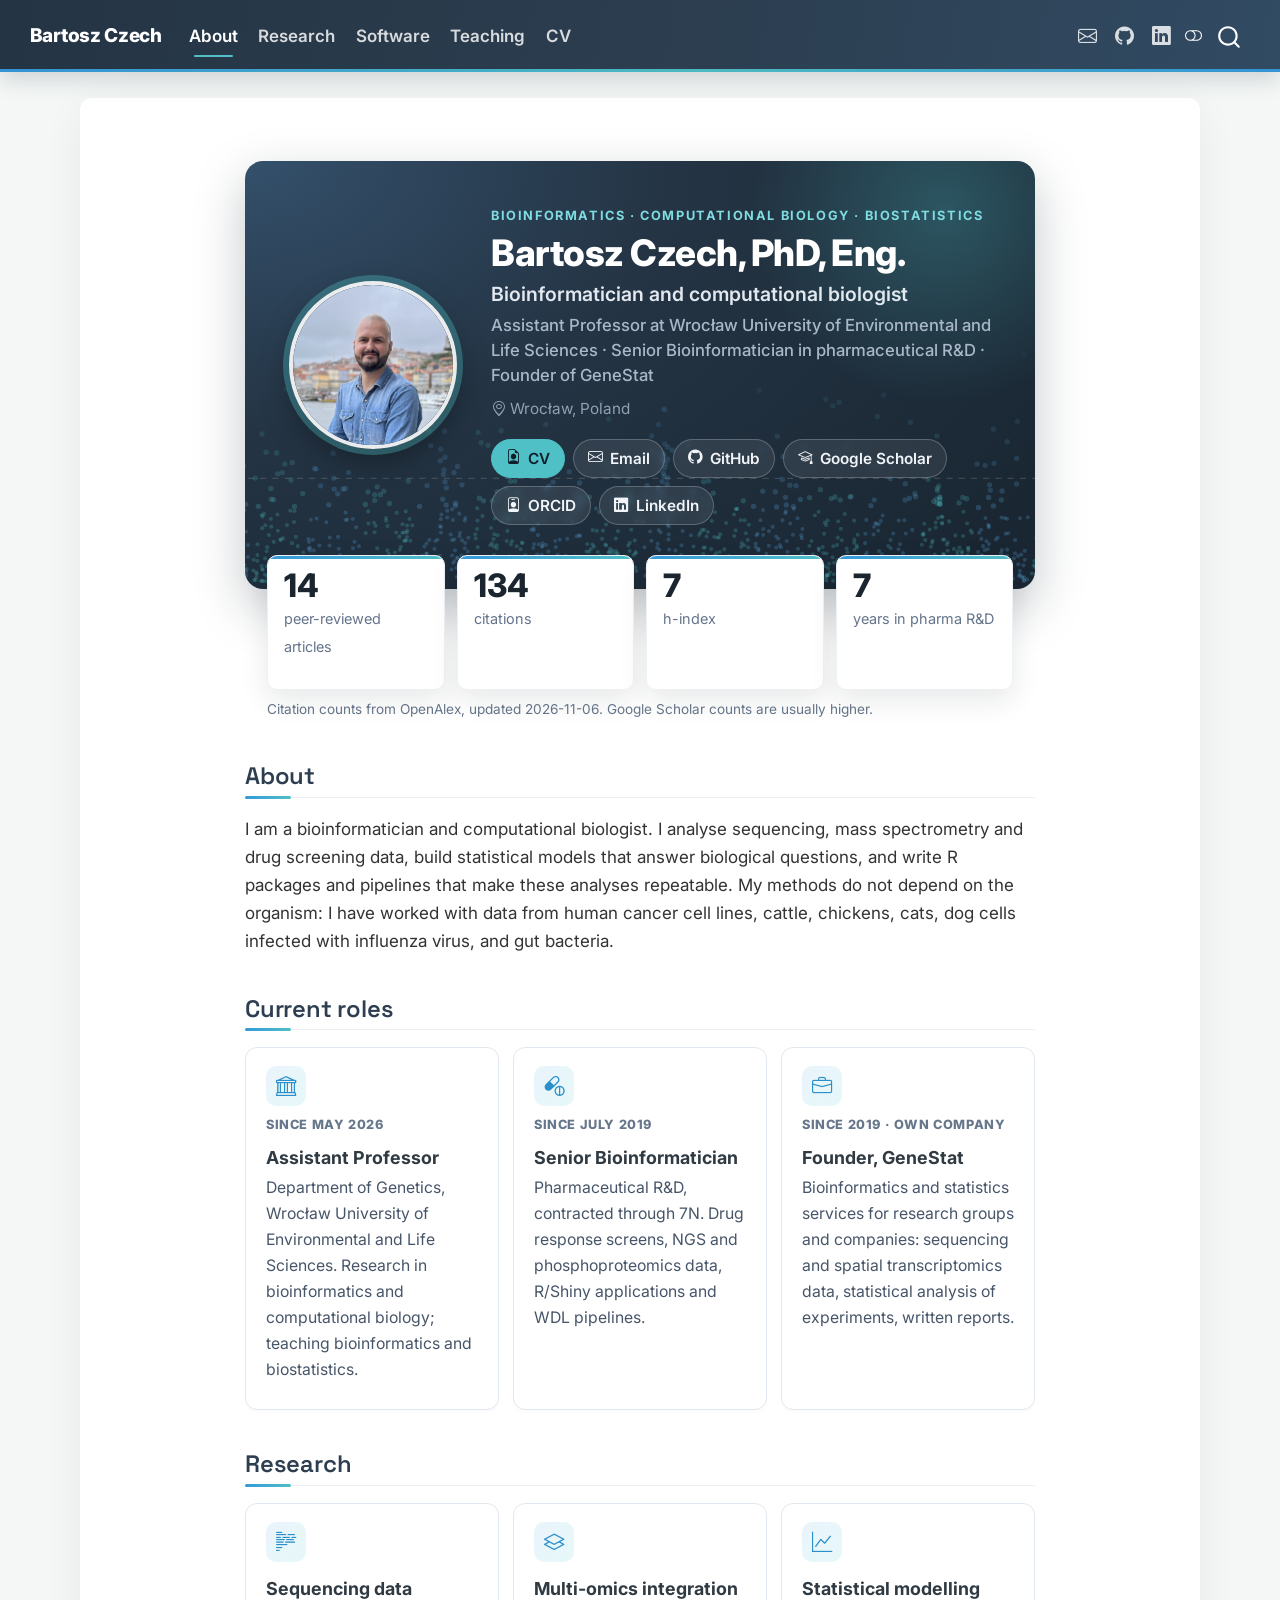
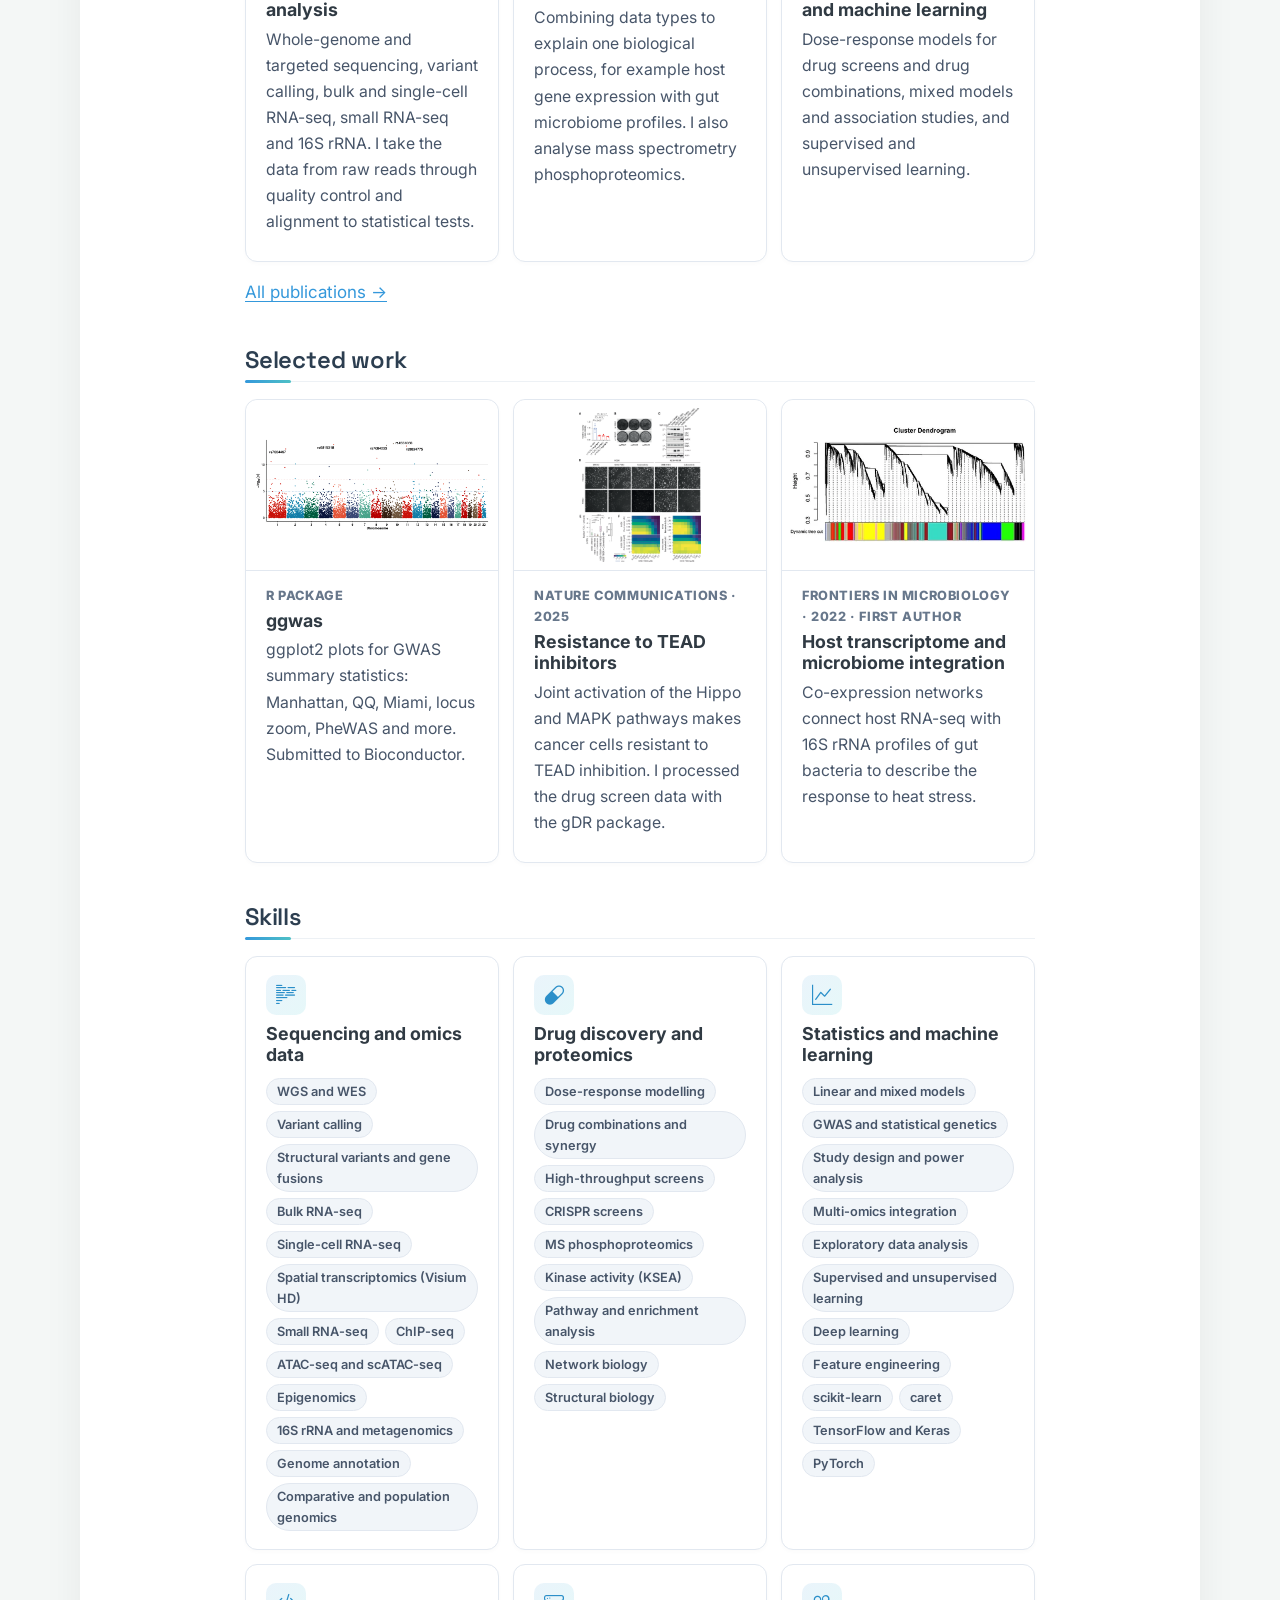
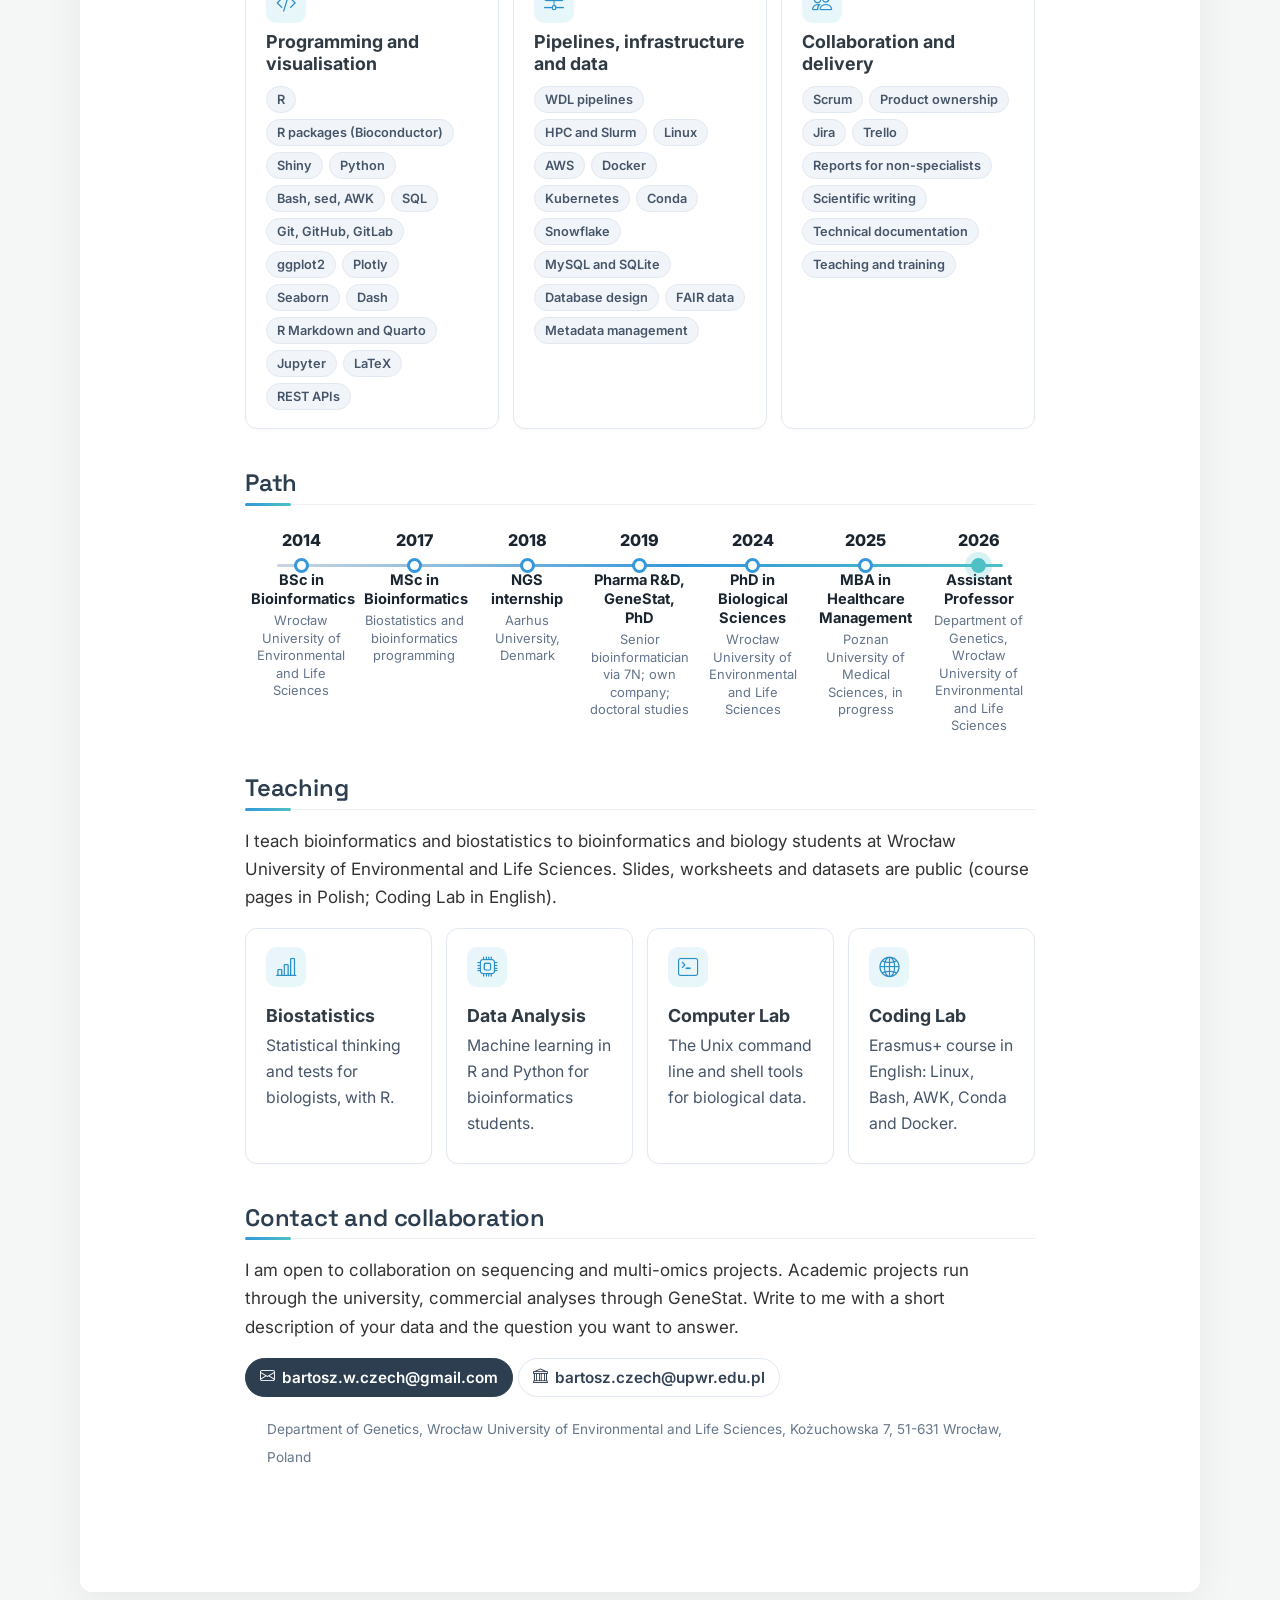
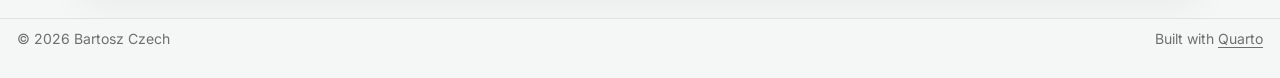
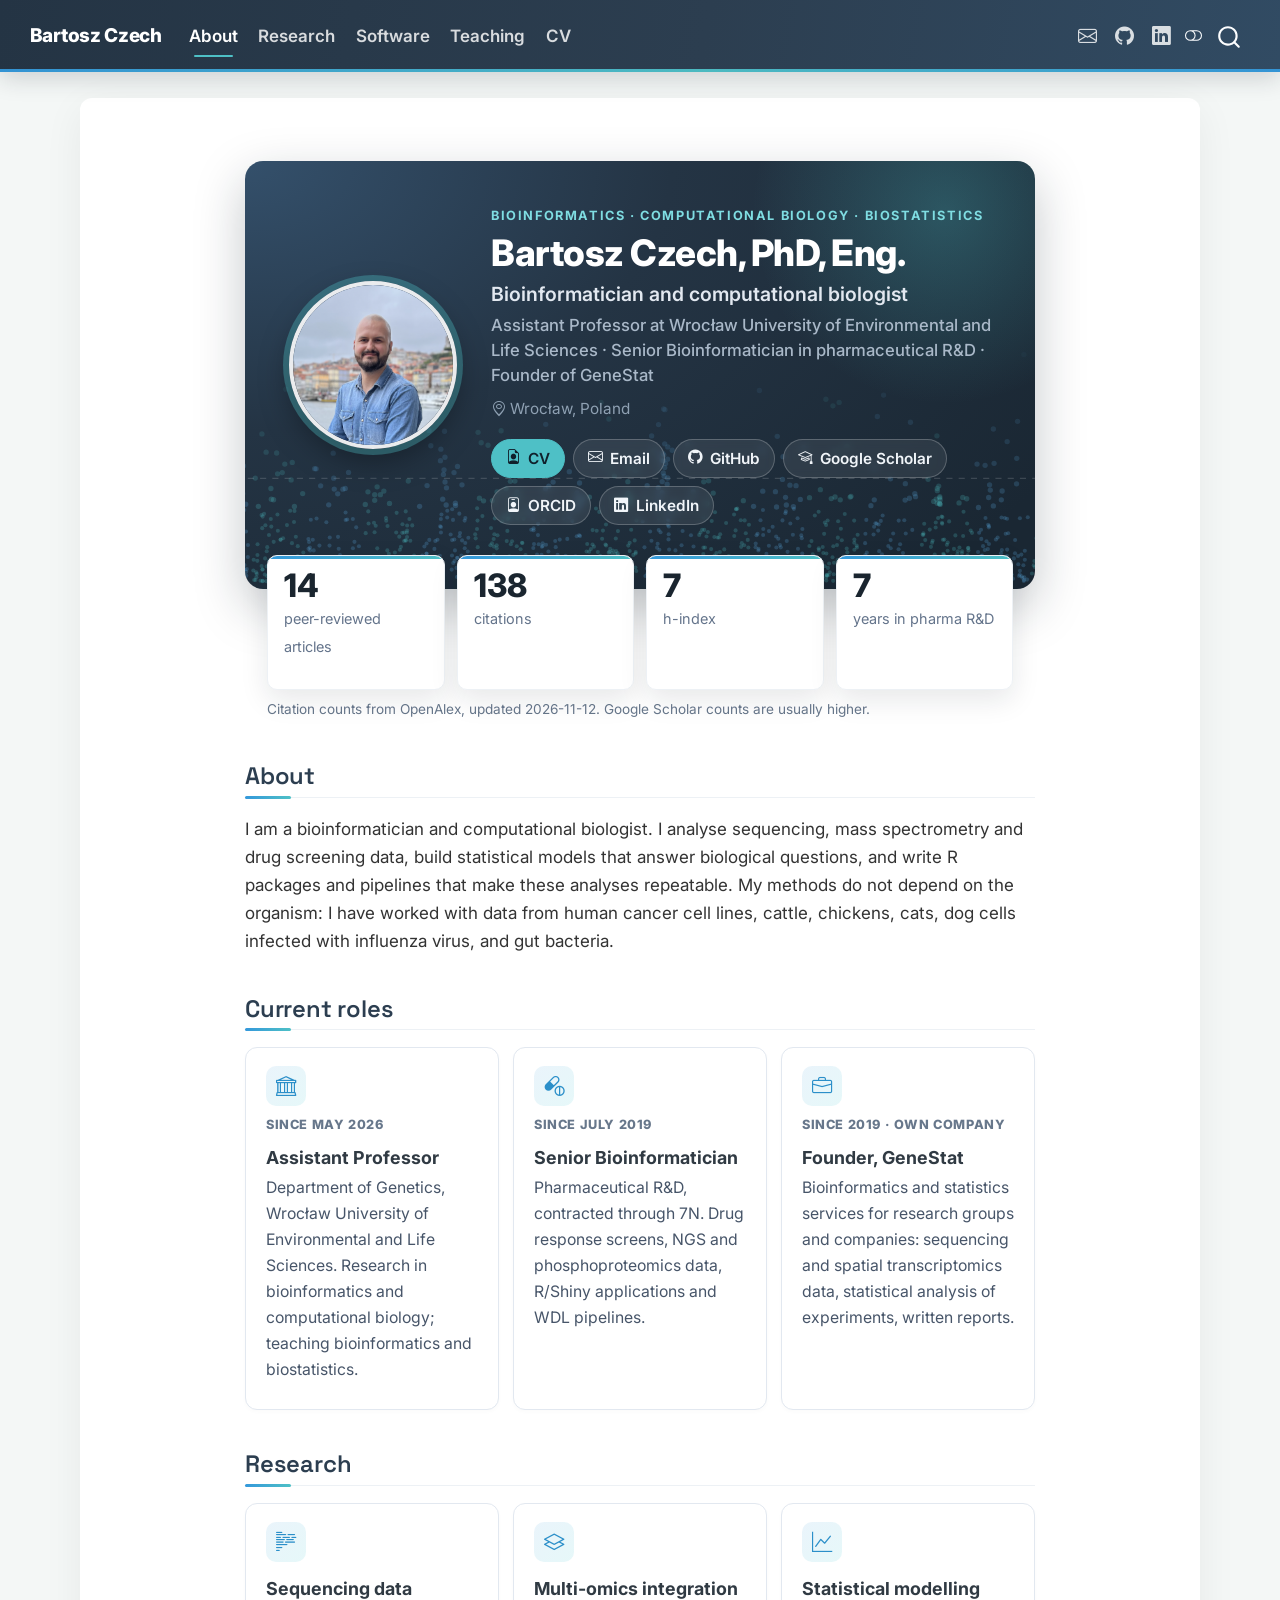
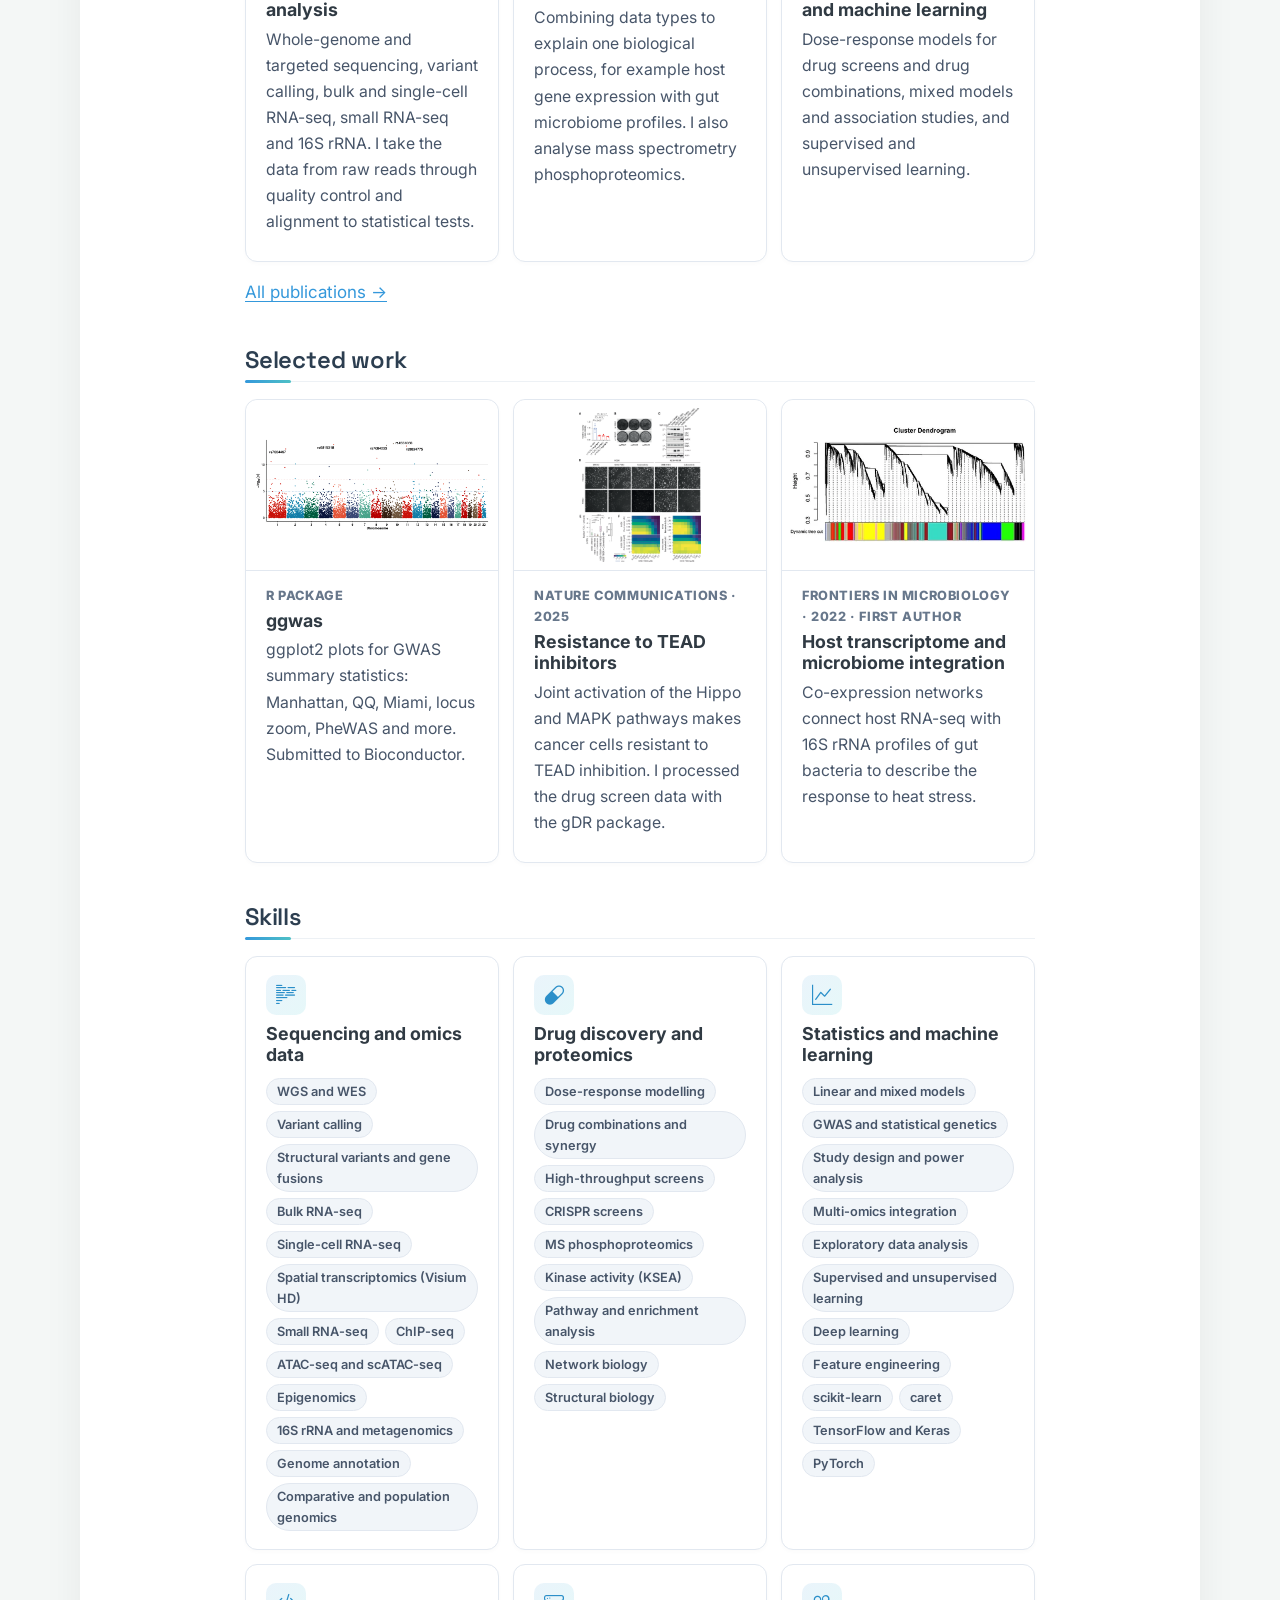
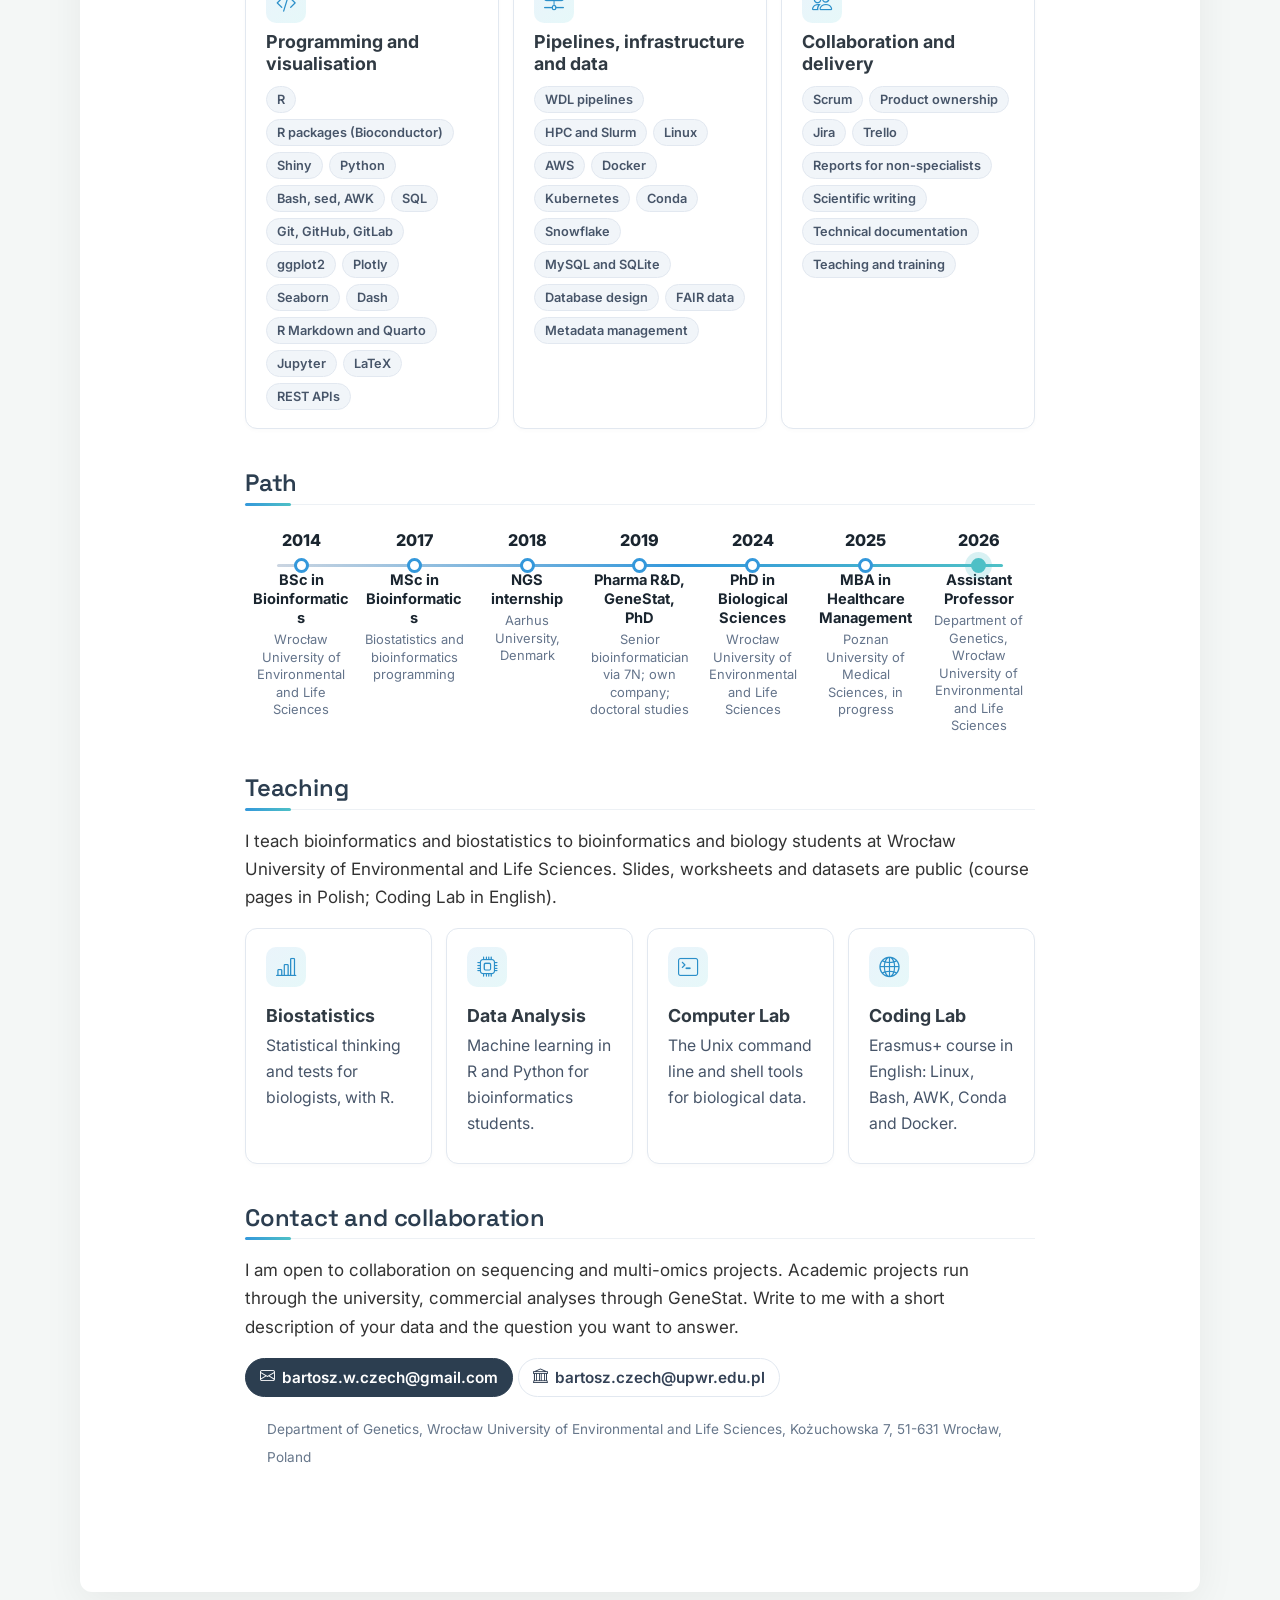
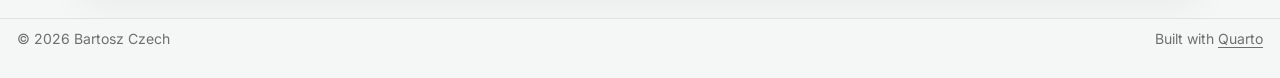
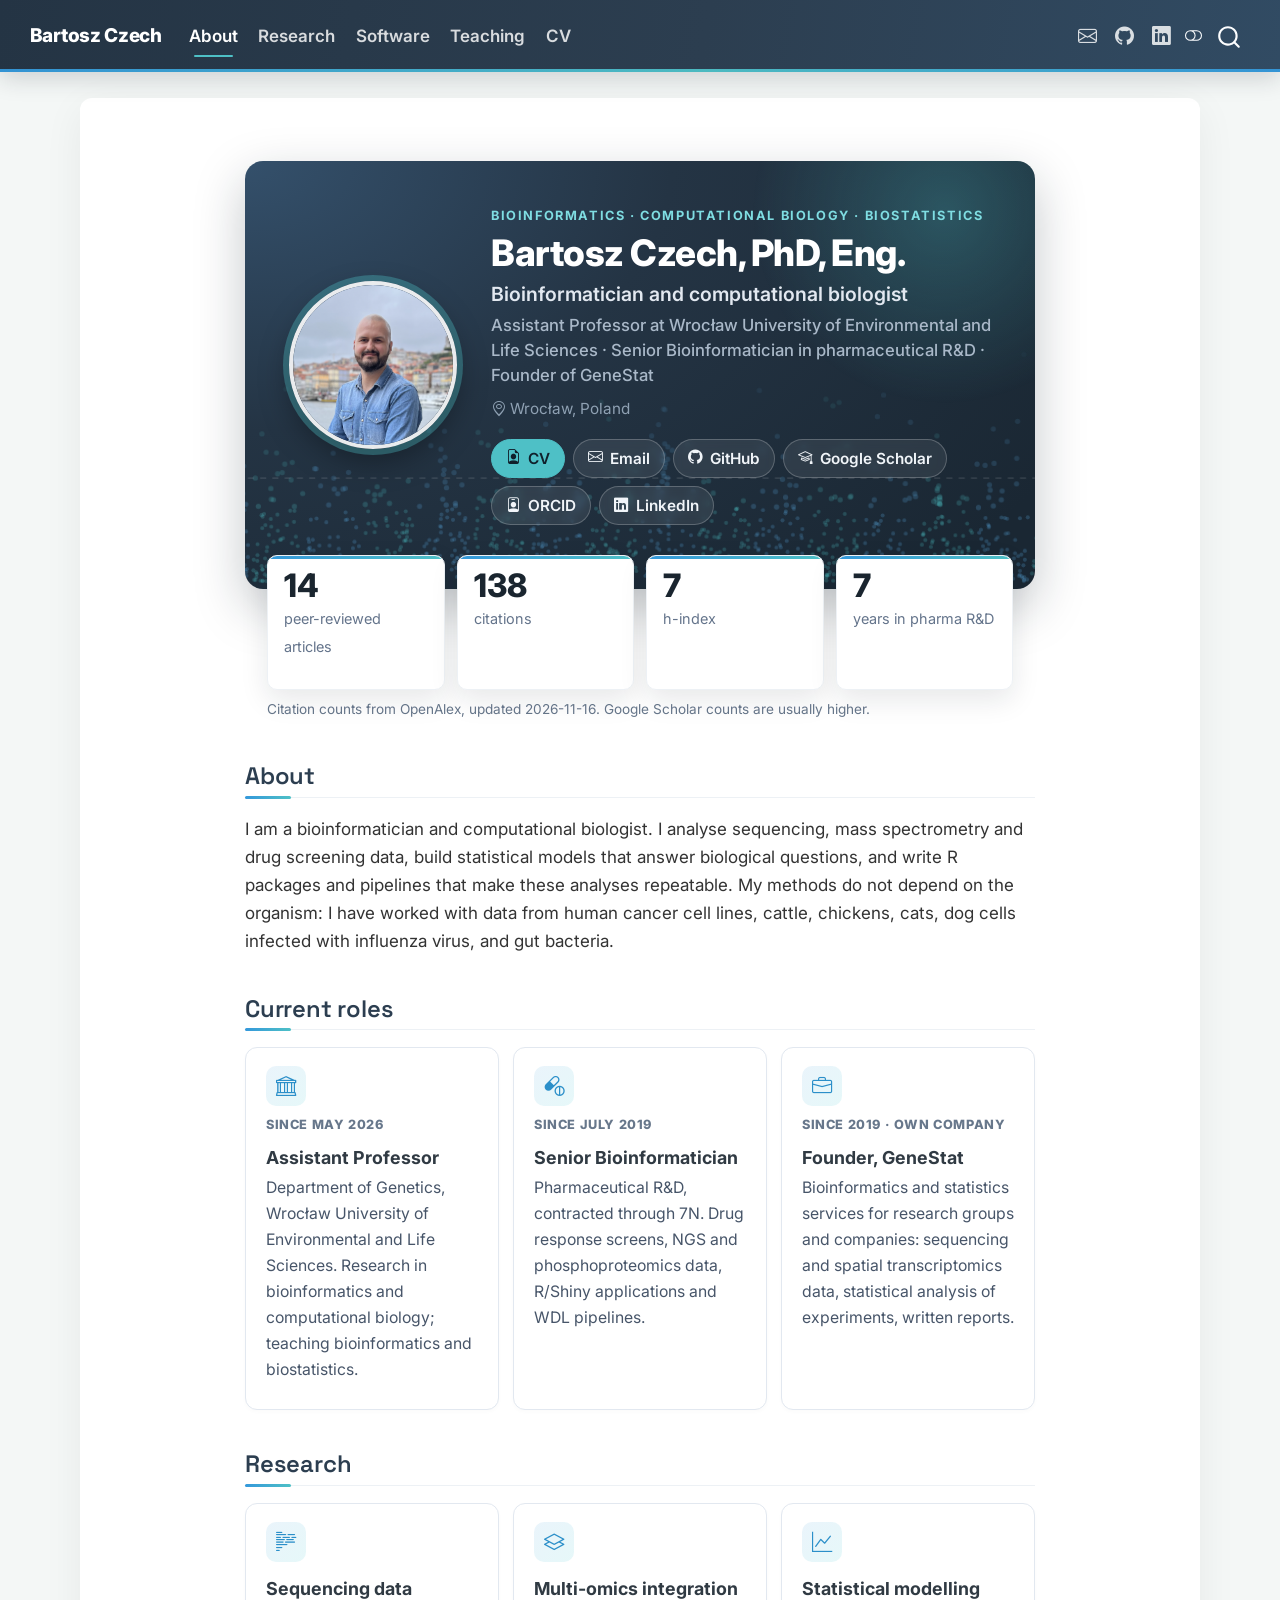
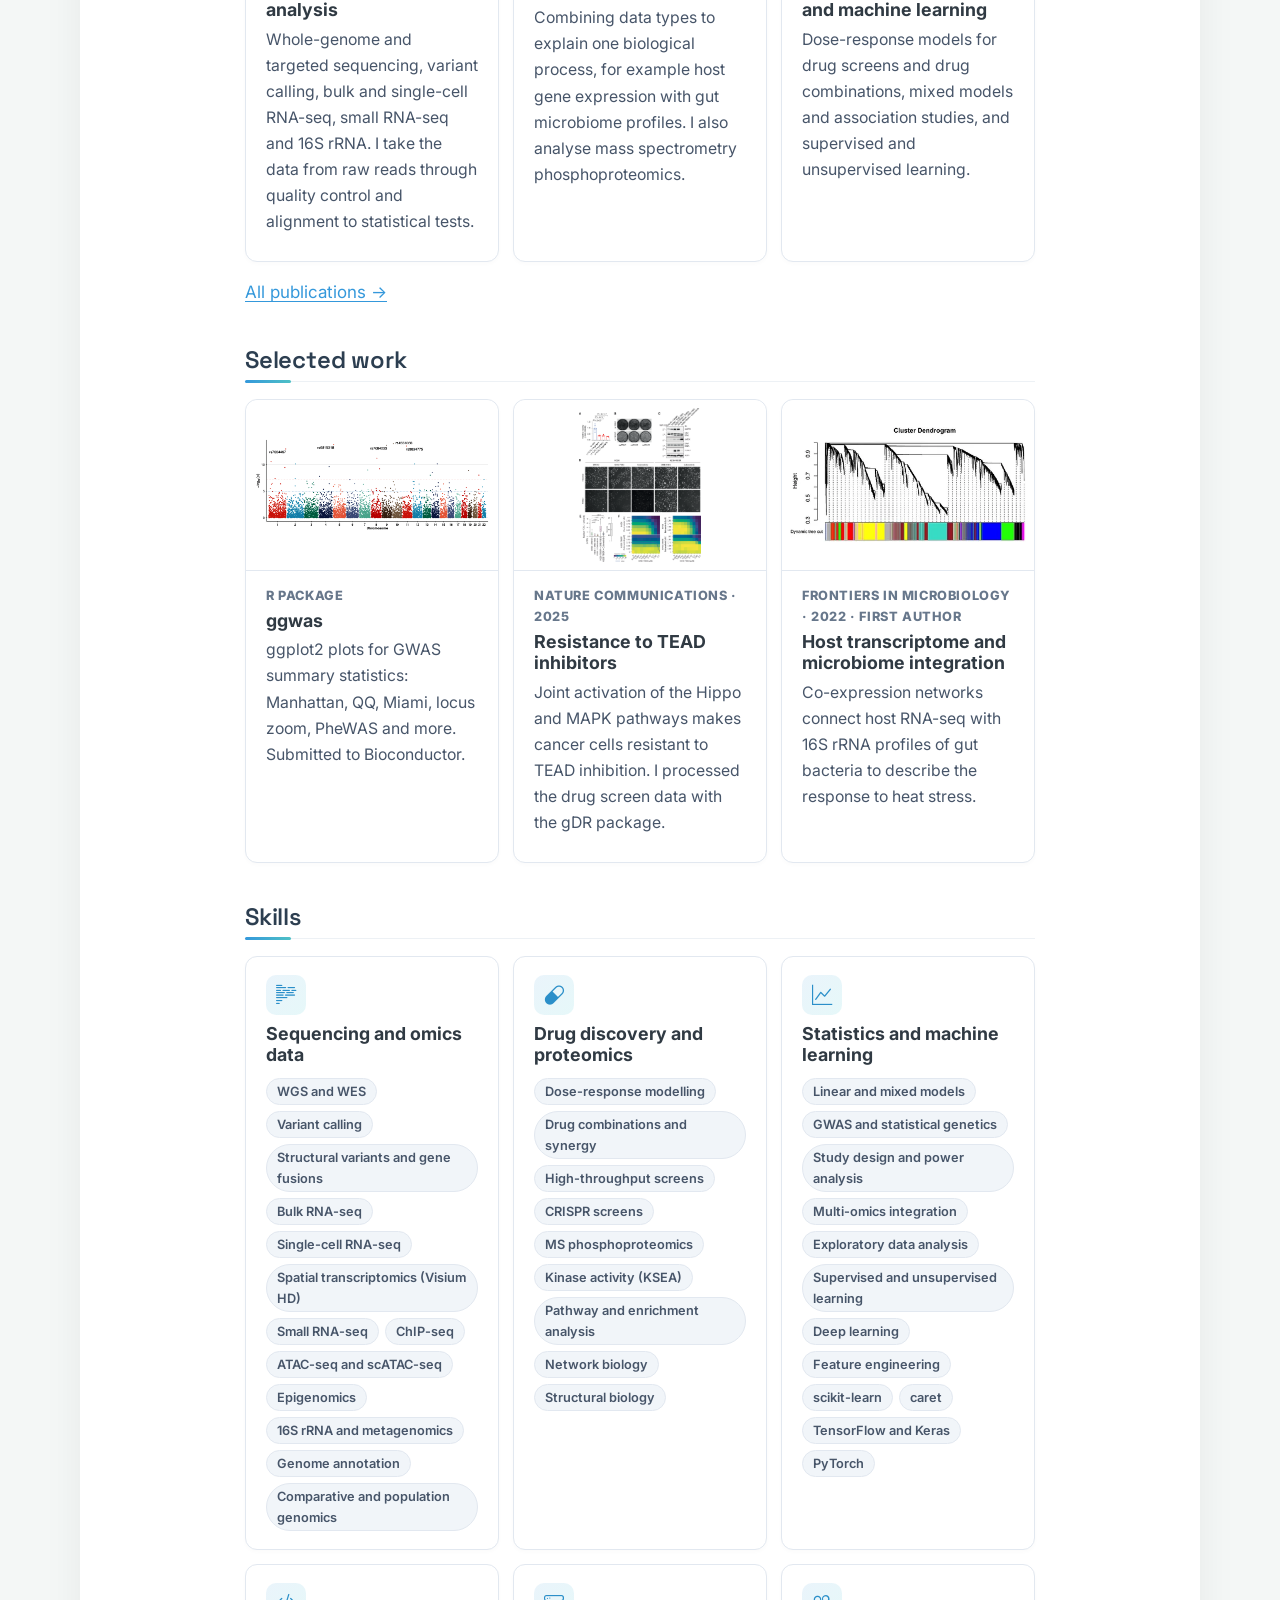
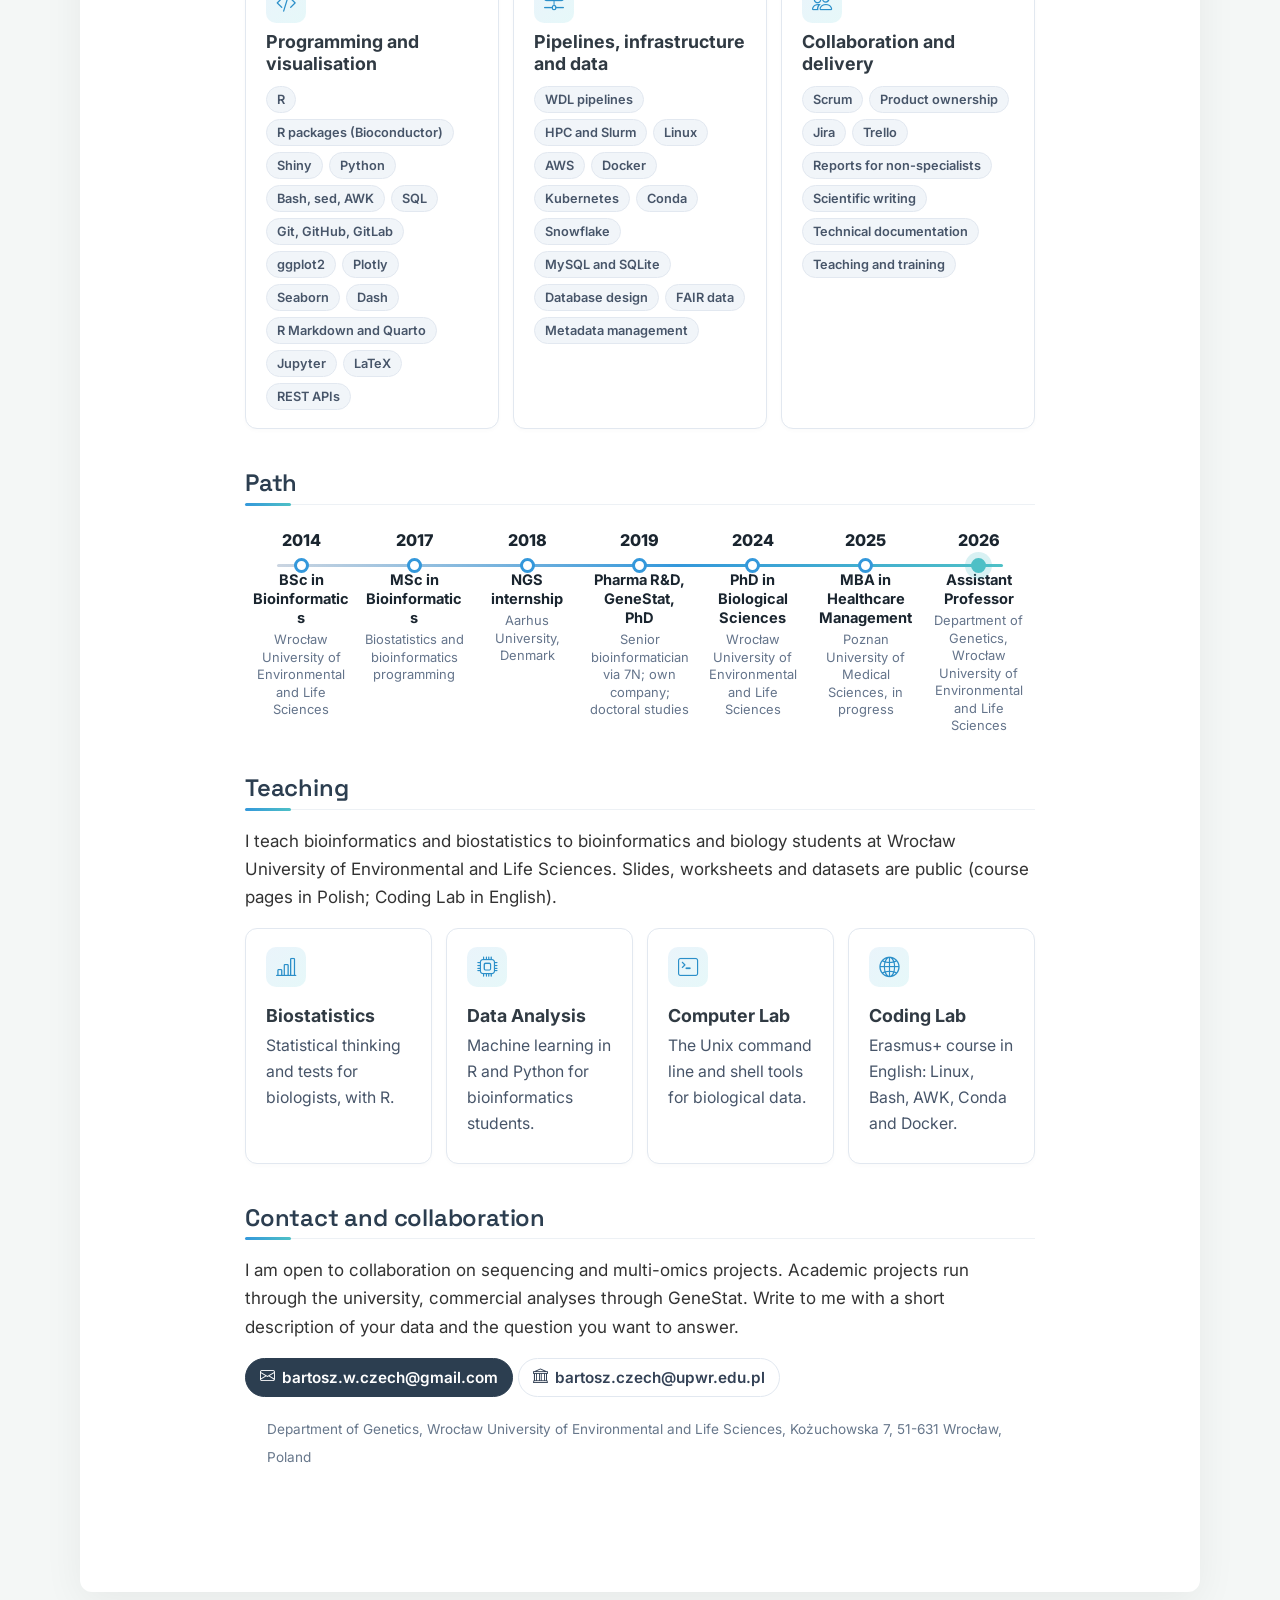
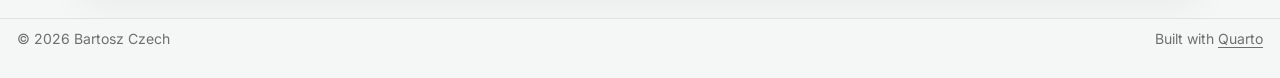
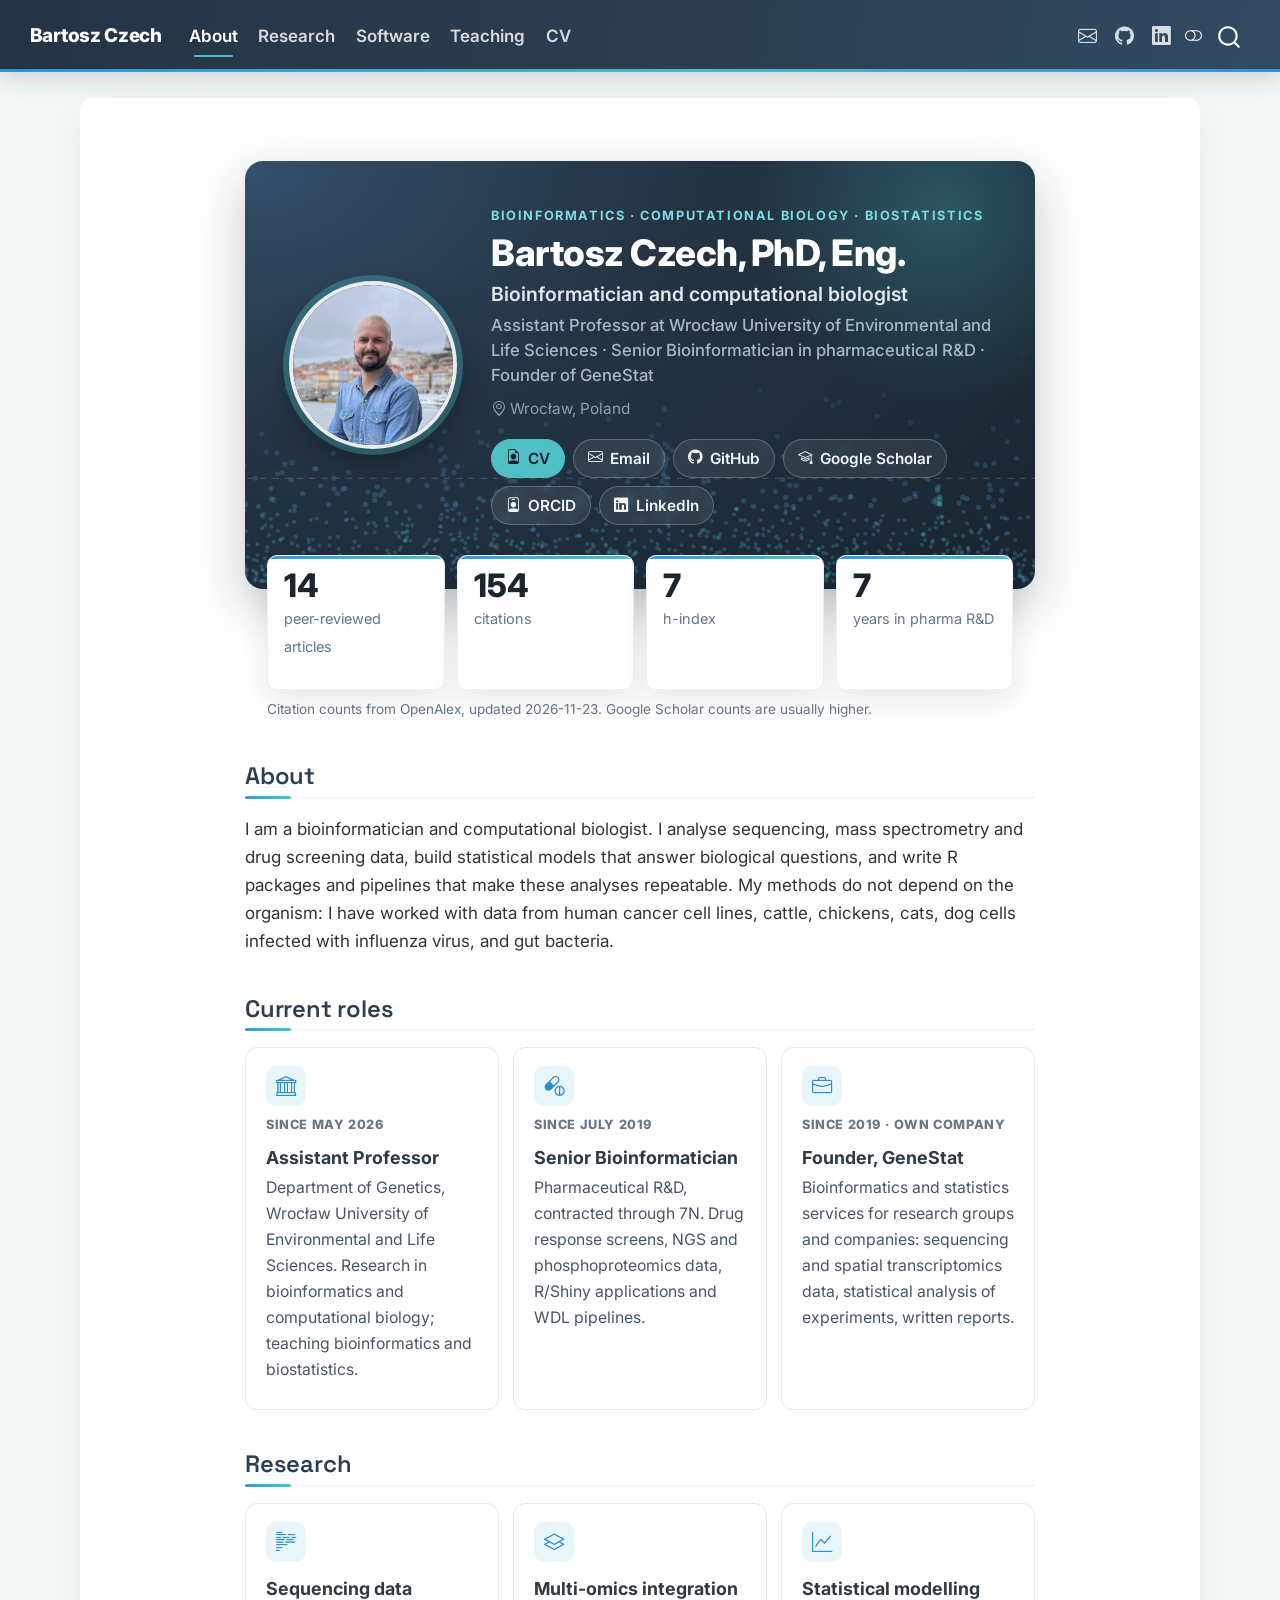
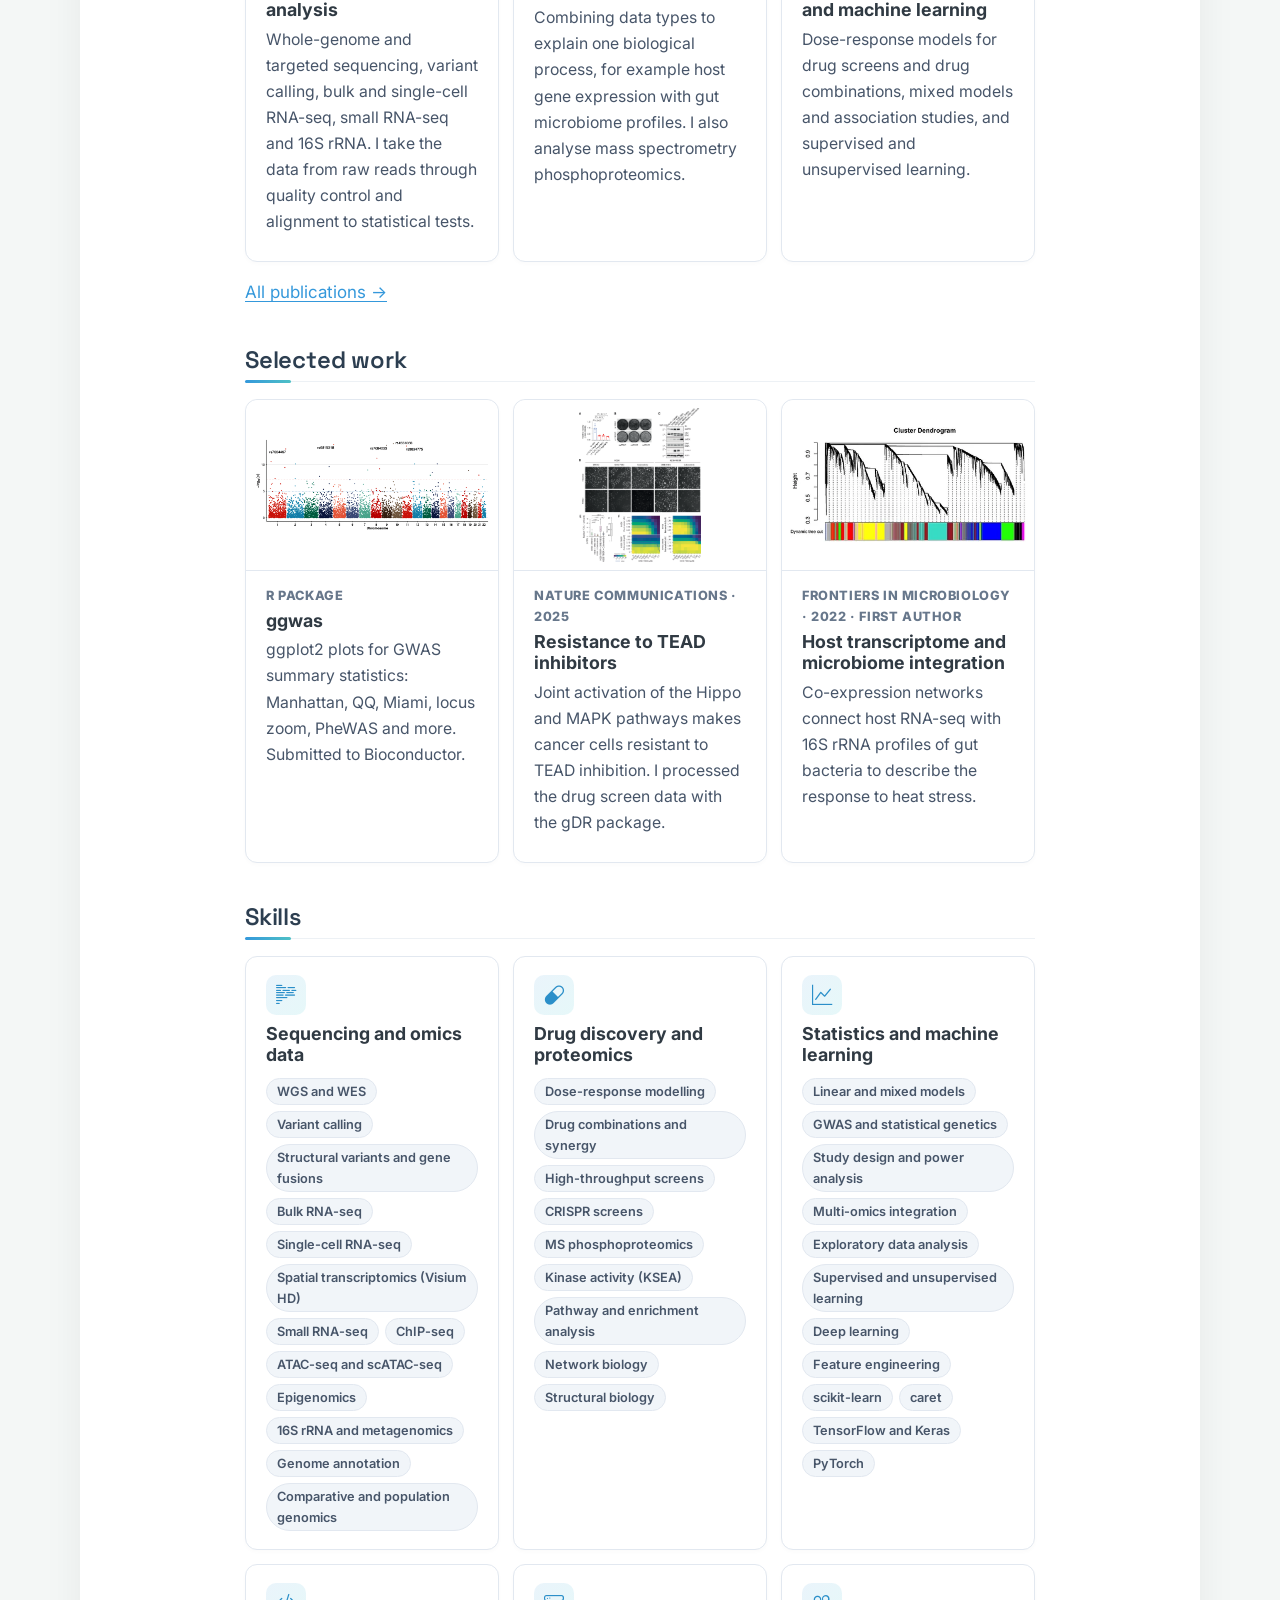
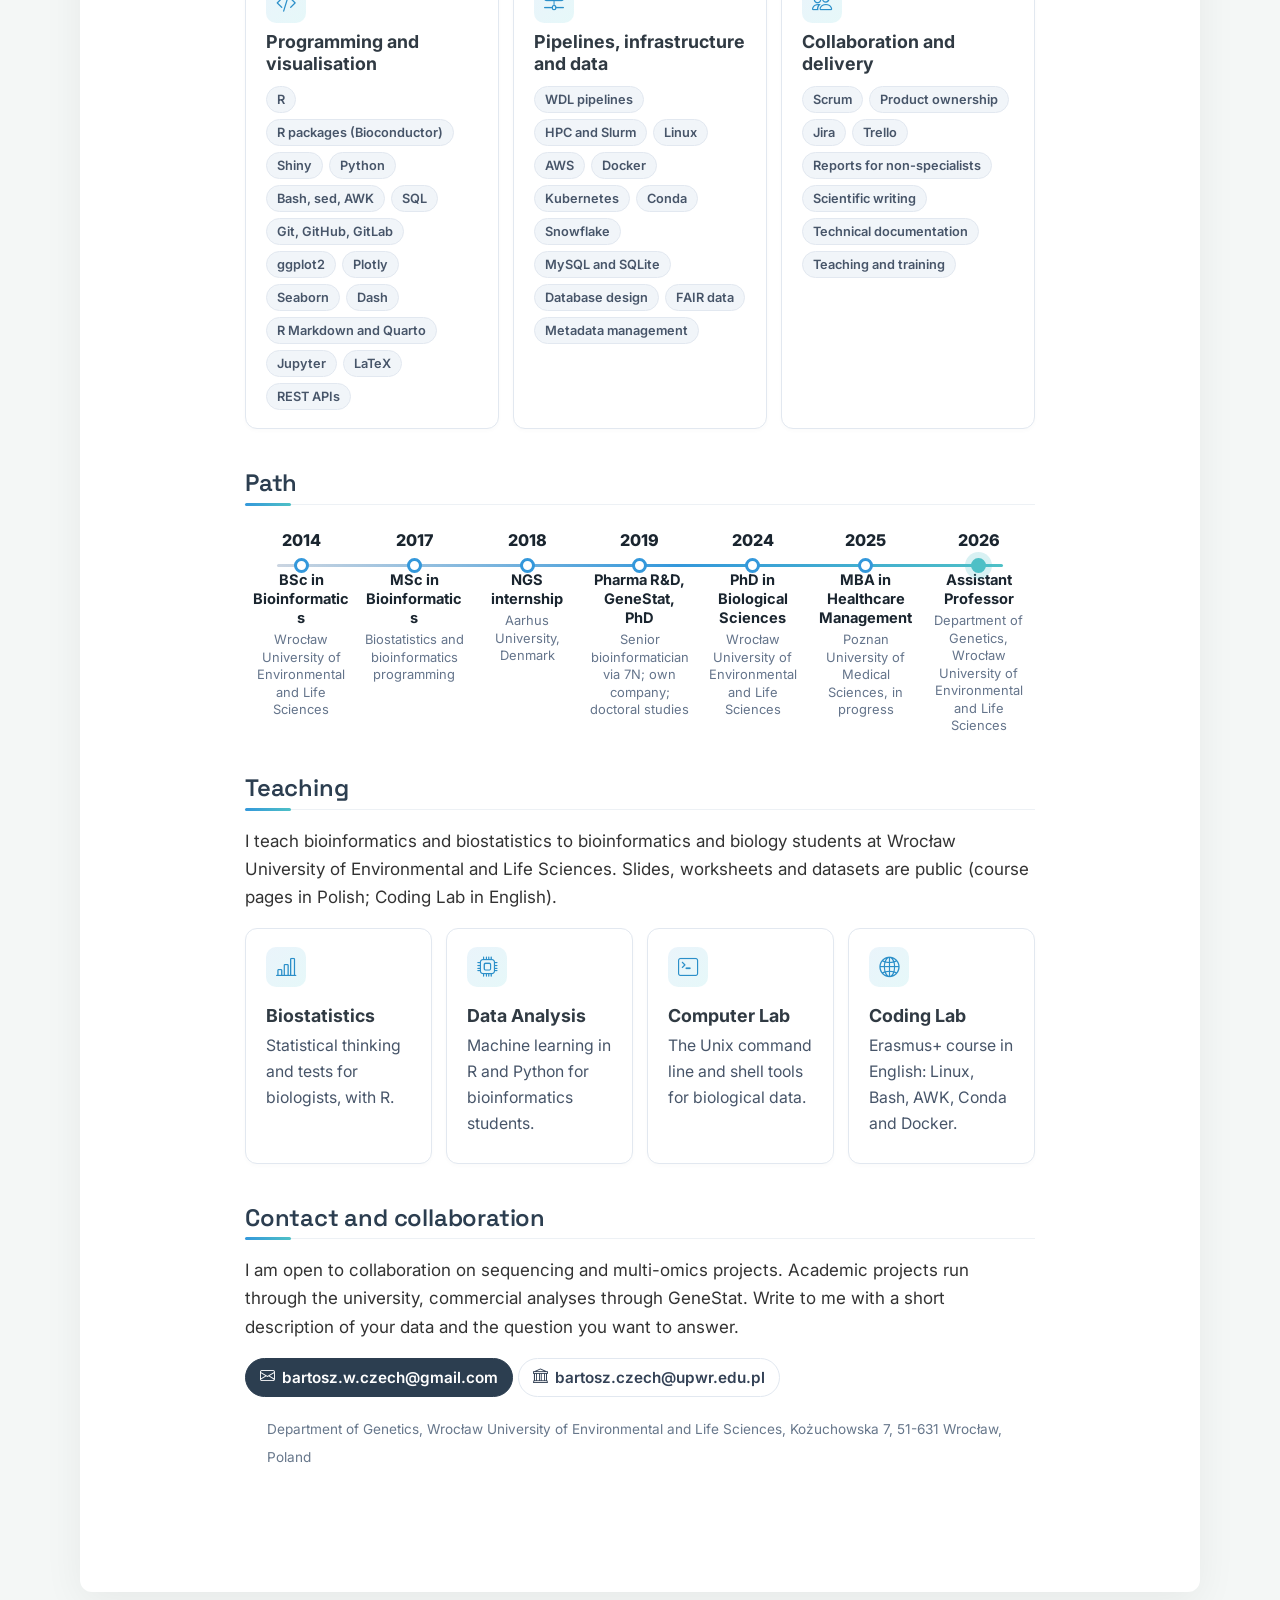
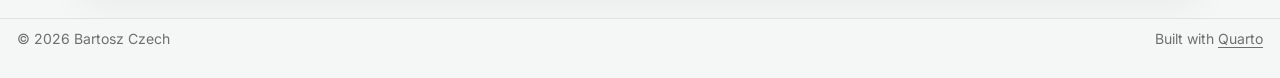
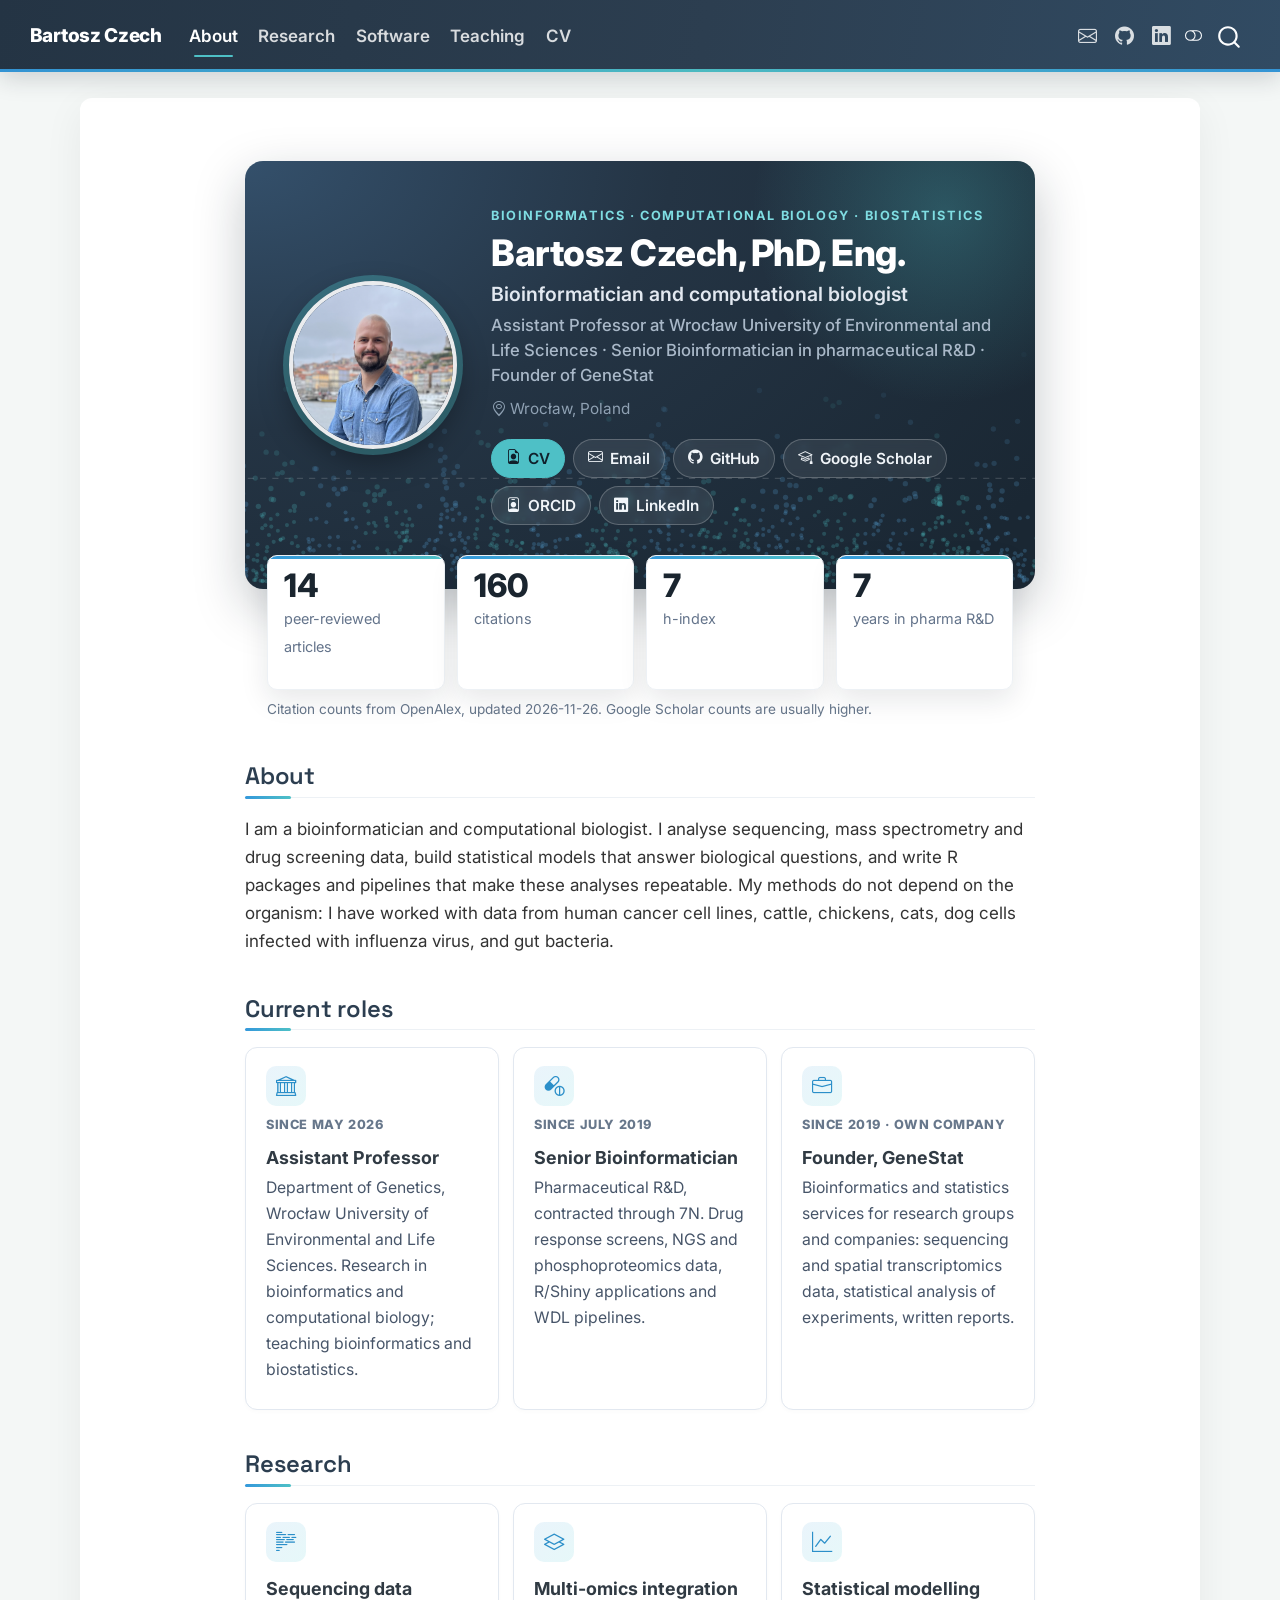
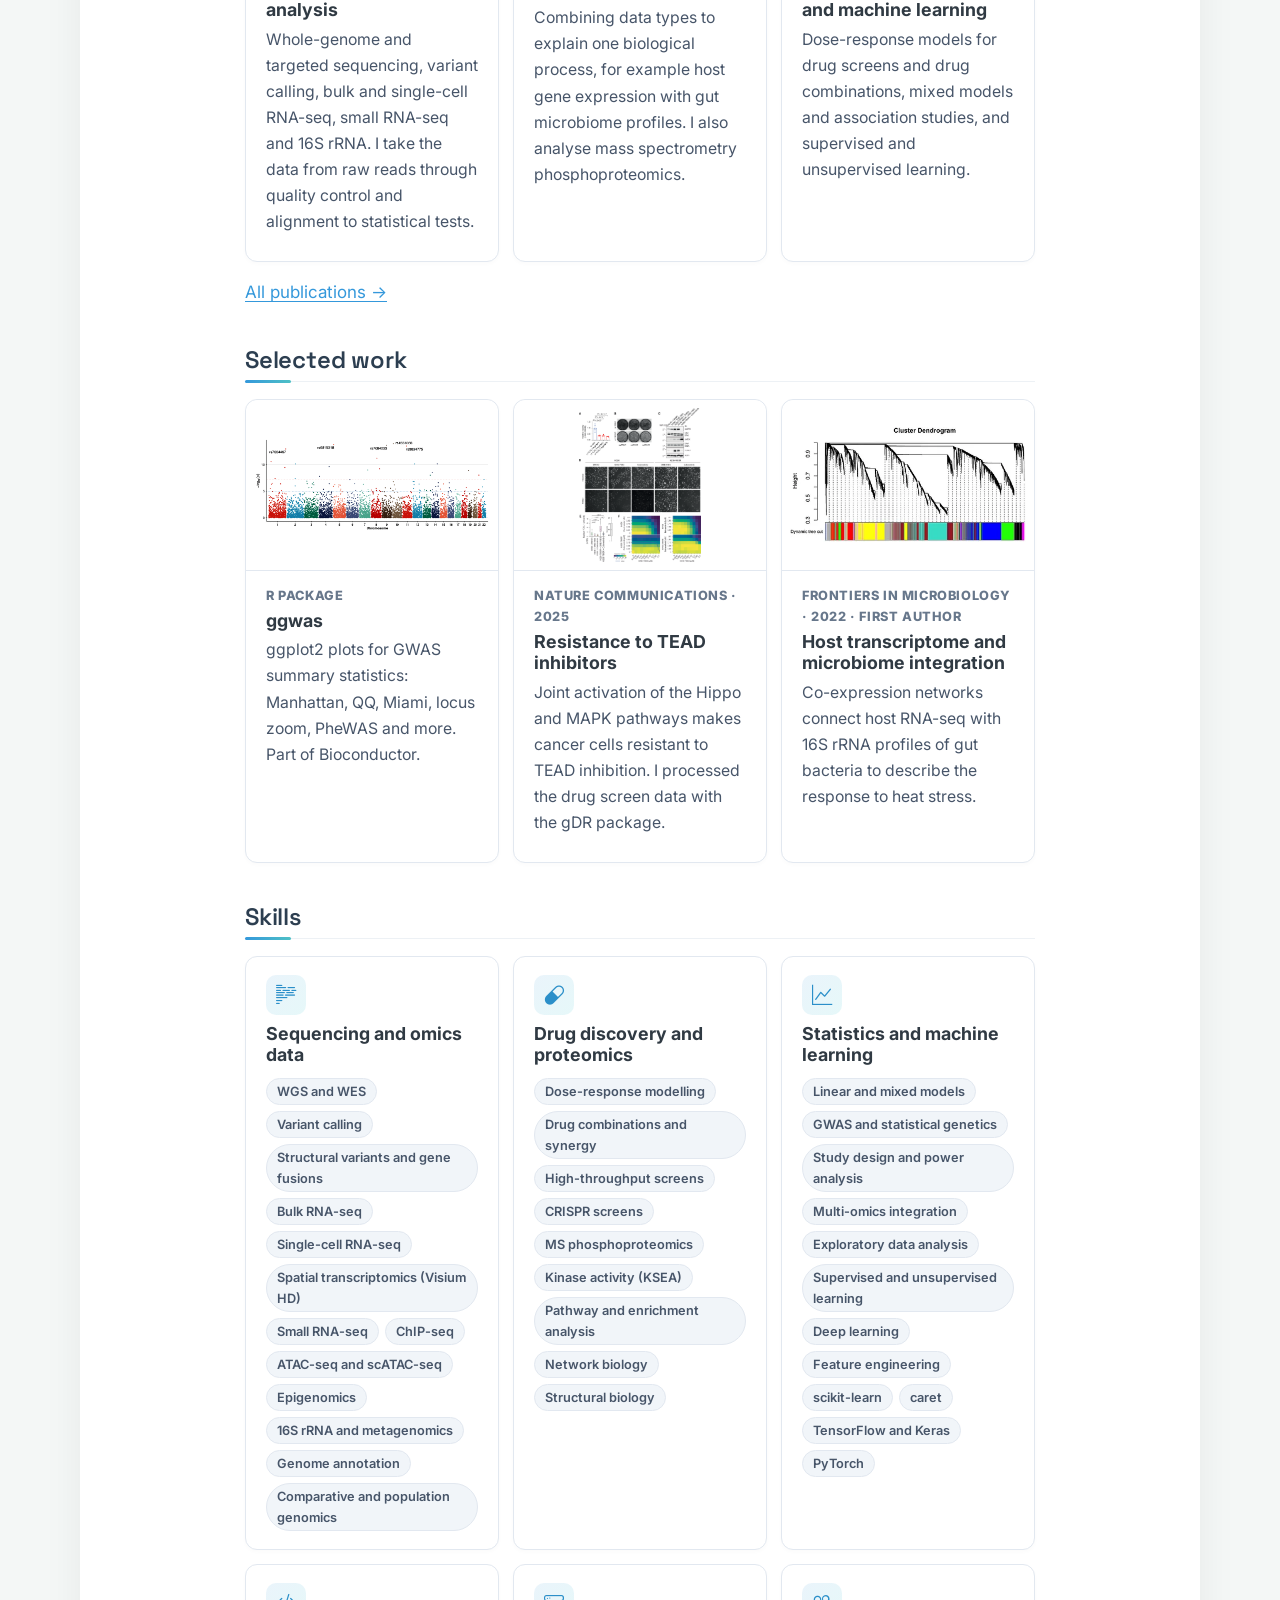
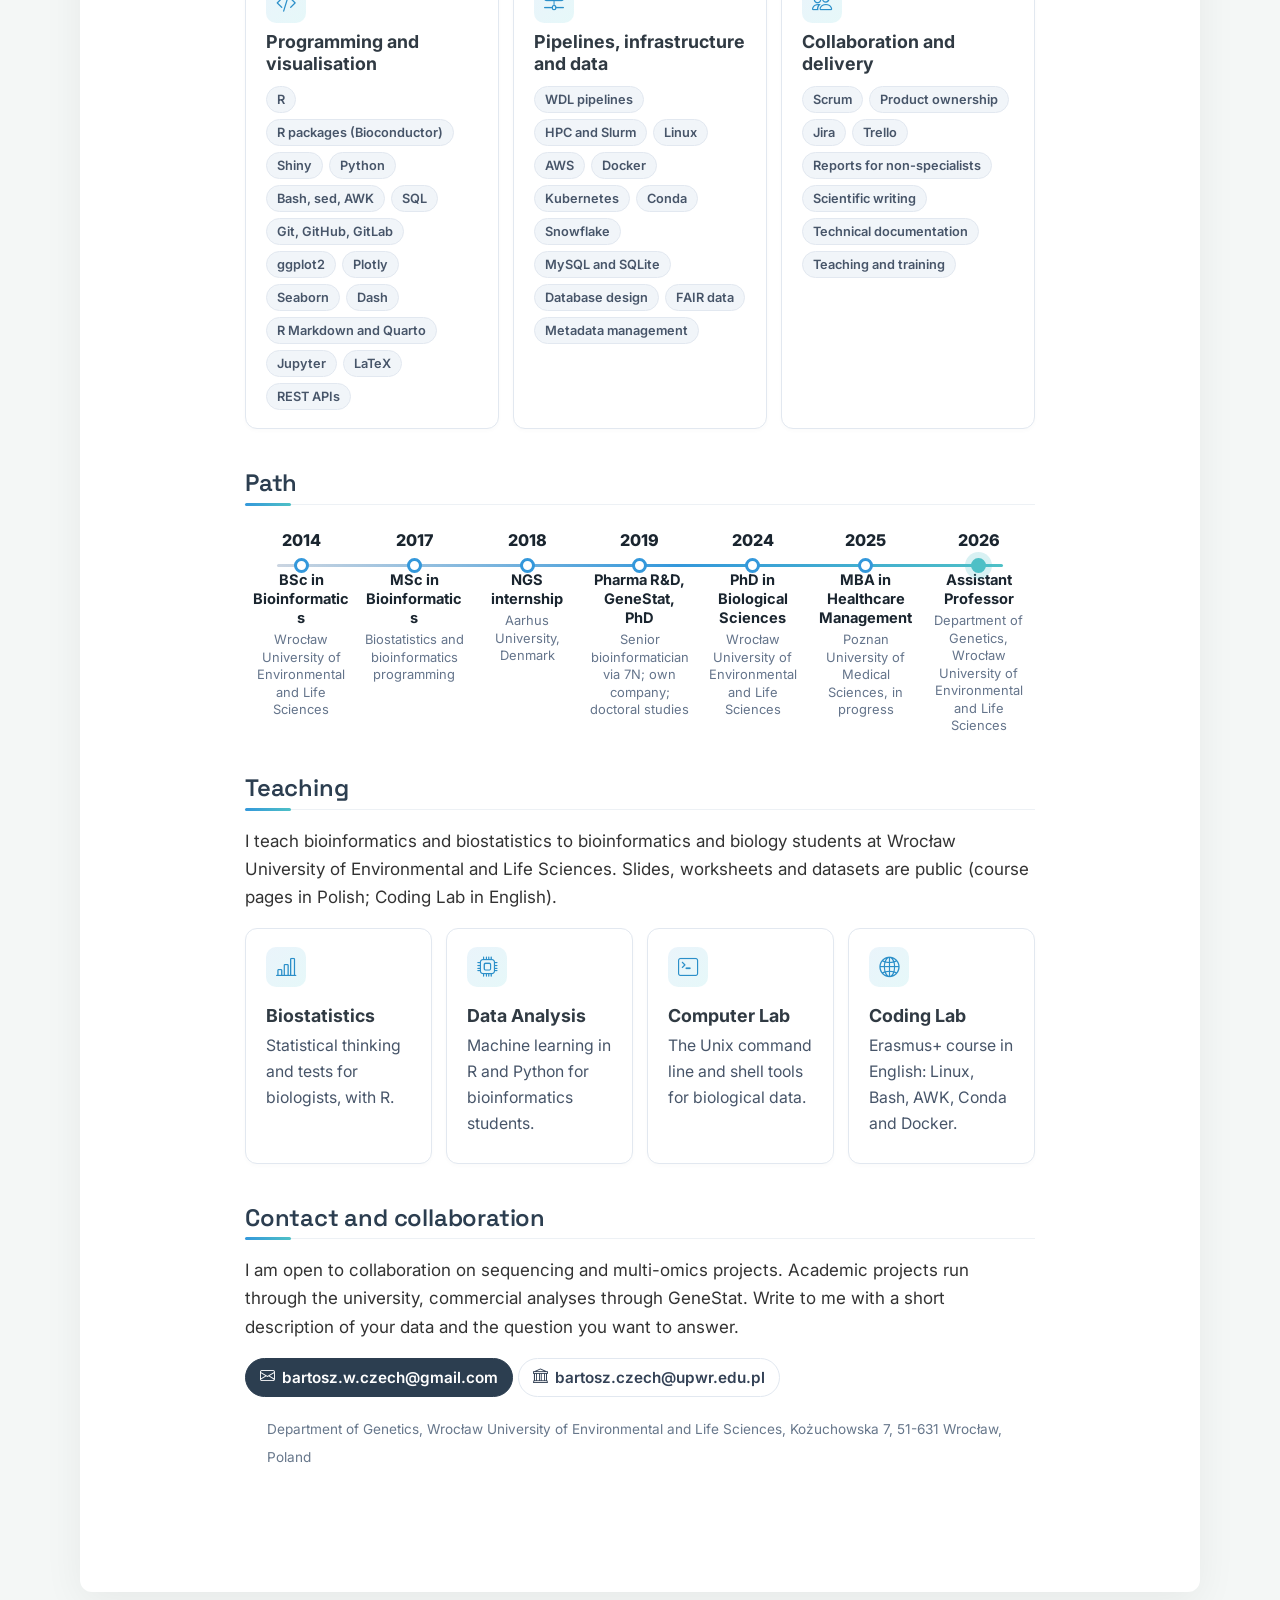
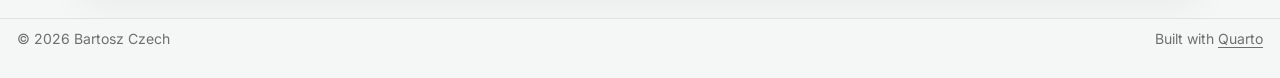
